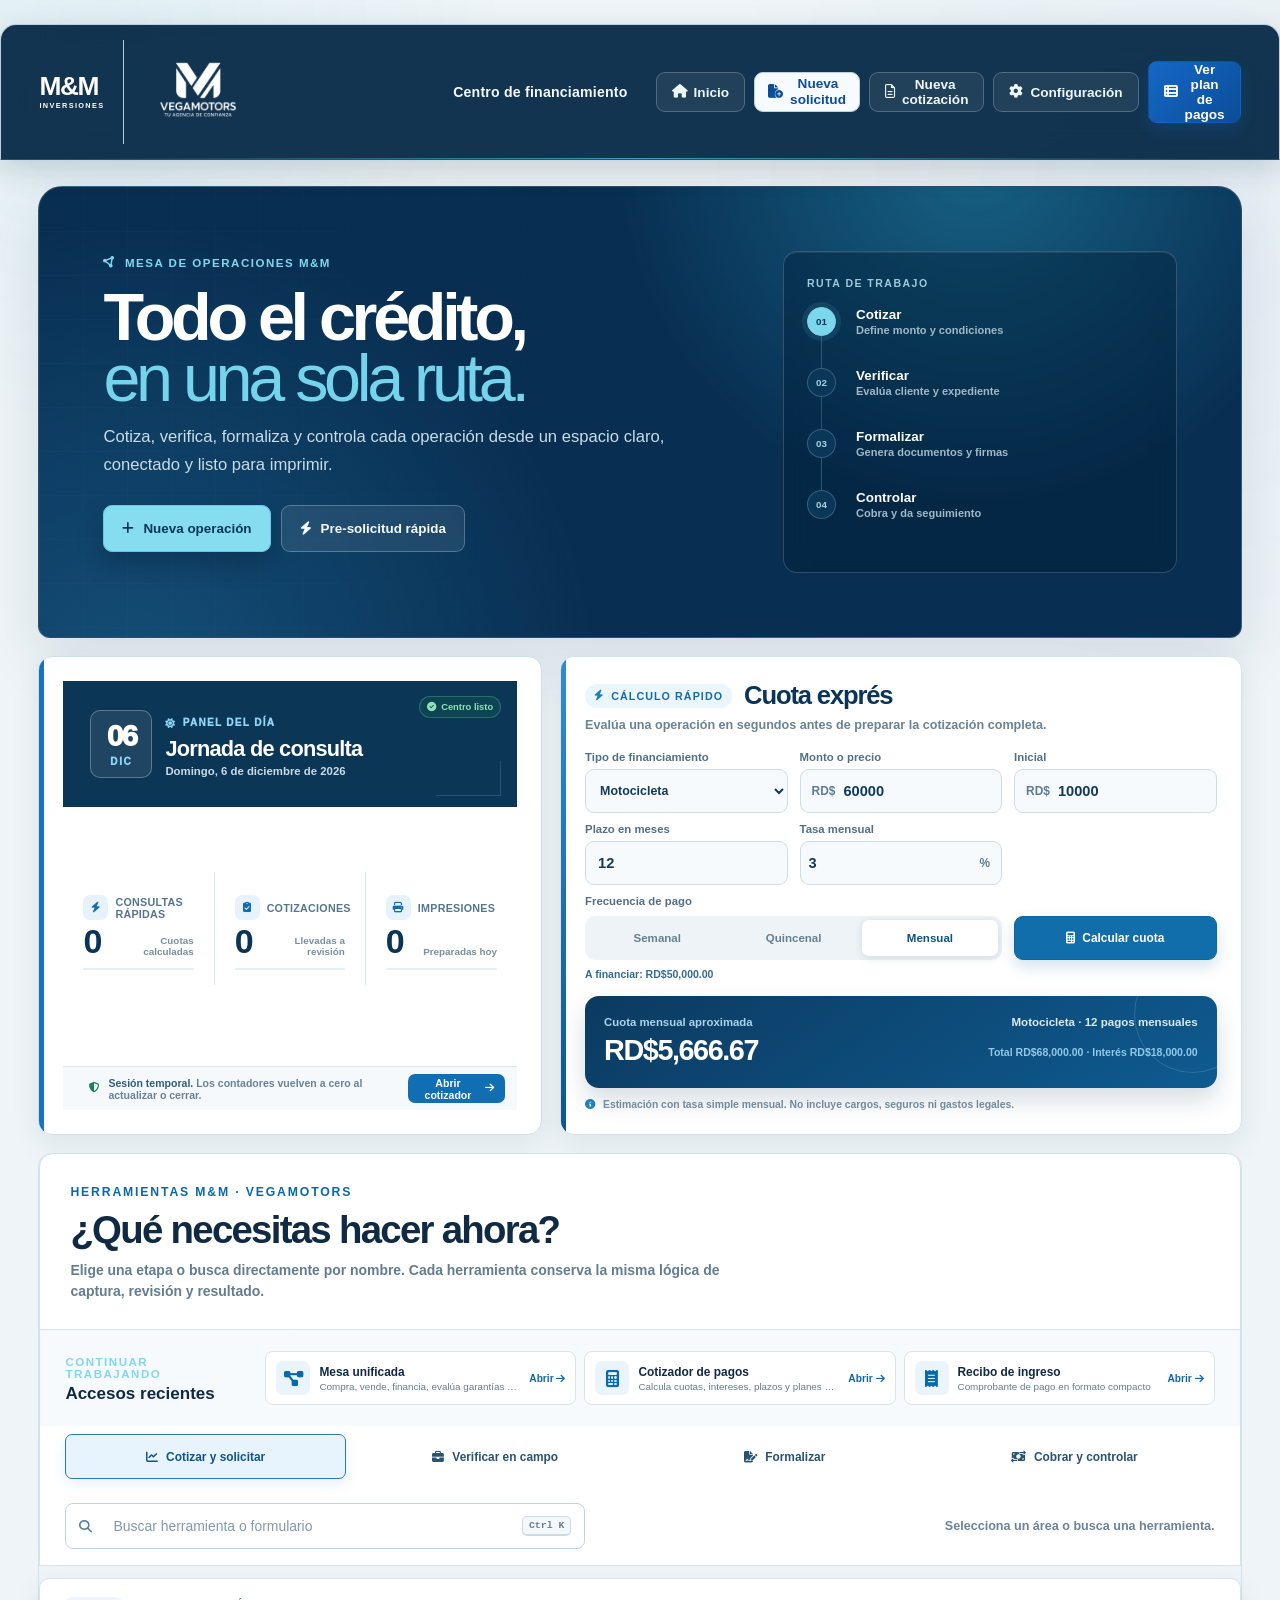
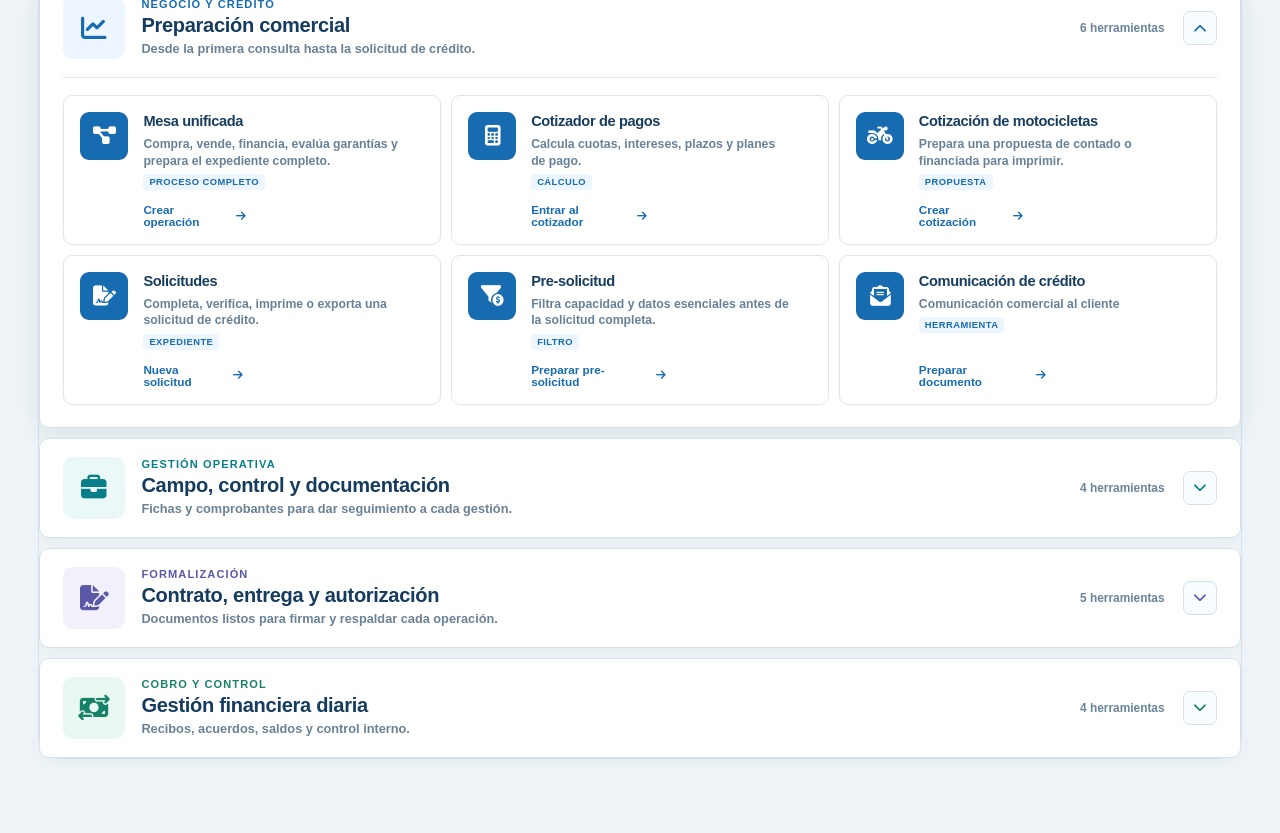
==== index.html @ 7f7df339 "fix: alinea medicion e impresion notarial entre fuentes" ====
<!doctype html>
<html lang="es">
  <head>
    <meta charset="utf-8">
    <meta name="viewport" content="width=device-width, initial-scale=1">
    <meta name="theme-color" content="#073a61">
    <title>Cotizador M&M</title>
    <link rel="manifest" href="app.webmanifest">
    <link rel="stylesheet" href="https://cdnjs.cloudflare.com/ajax/libs/font-awesome/6.5.2/css/all.min.css">
    <link rel="stylesheet" href="styles.css?v=20261012-quoteux1">
  <link rel="stylesheet" href="pagare-notarial.css?v=20261015-layout7">
    <link rel="stylesheet" href="menu-empresarial.css?v=20261012-quoteux1">
    <link rel="stylesheet" href="calculadora-express.css?v=20261005-dashboard2">
    <link rel="stylesheet" href="quote-reference.css?v=20261012-reference1">
    <link rel="stylesheet" href="pagare-privado.css?v=20261013-1">
    <link rel="stylesheet" href="ultimate-ui.css?v=20261013-1">
    <link rel="stylesheet" href="operation-workbench.css?v=20261013-1">
  </head>
  <body>
    <a class="skip-link" href="#workspaceMenu">Saltar al contenido principal</a>
    <main class="app-shell">
      <header class="app-header">
        <div class="brand-lockup" aria-label="M&M Inversiones y VegaMotors">
          <img src="LOGO%20M%26M.png" alt="M&M Inversiones">
          <span class="brand-wordmark" aria-hidden="true"><b>M&amp;M</b><small>INVERSIONES</small></span>
          <span class="brand-divider"></span>
          <img src="LOGO%20VEGAMOTORS.png" alt="VegaMotors">
        </div>
        <h1>Centro de financiamiento</h1>
        <nav class="quote-header-flow" id="quoteHeaderFlow" aria-label="Etapas de la cotización">
          <button class="active" type="button" data-header-quote-step="0"><b>1</b><span>Operación<small>Datos de la cotización</small></span></button>
          <i aria-hidden="true"></i>
          <button type="button" data-header-quote-step="1"><b>2</b><span>Condiciones<small>Plazo y tasa</small></span></button>
          <i aria-hidden="true"></i>
          <button type="button" data-header-quote-step="2"><b>3</b><span>Resultado<small>Plan de pagos</small></span></button>
        </nav>
        <div class="header-actions">
          <button class="quiet-btn" id="workspaceHomeBtn" type="button" hidden><i class="fa-solid fa-house"></i> Inicio</button>
          <a class="application-btn" id="applicationEntryBtn" href="#creditApplication" hidden><i class="fa-solid fa-file-circle-plus"></i><span>Nueva solicitud</span></a>
          <button class="quiet-btn" id="newQuoteBtn" type="button" hidden><i class="fa-regular fa-file-lines"></i> Nueva cotización</button>
          <button class="quiet-btn quote-header-settings" id="quoteHeaderSettingsBtn" type="button" hidden><i class="fa-solid fa-gear"></i> Configuración</button>
          <button class="primary-btn" id="printBtn" type="button" hidden><i class="fa-solid fa-table-list"></i> Ver plan de pagos</button>
        </div>
      </header>

      <section class="daily-dashboard" id="dailyDashboard" aria-labelledby="dailyDashboardTitle">
        <div class="daily-dashboard__brief">
          <div class="daily-dashboard__calendar" aria-hidden="true"><span id="dailyDayNumber">--</span><small id="dailyMonthShort">---</small></div>
          <div class="daily-dashboard__heading">
            <span class="daily-dashboard__eyebrow"><i class="fa-solid fa-sun" aria-hidden="true"></i> Panel del día</span>
            <h2 id="dailyDashboardTitle">Jornada de consulta</h2>
            <p id="dailyFullDate">Actividad temporal de esta sesión</p>
          </div>
          <span class="daily-dashboard__status"><i class="fa-solid fa-circle-check" aria-hidden="true"></i> Centro listo</span>
        </div>

        <div class="daily-dashboard__metrics" aria-label="Actividad temporal de la sesión">
          <article>
            <span><i class="fa-solid fa-bolt" aria-hidden="true"></i> Consultas rápidas</span>
            <strong id="dailyExpressCount" aria-live="polite">0</strong>
            <small>Cuotas calculadas</small>
          </article>
          <article>
            <span><i class="fa-solid fa-clipboard-check" aria-hidden="true"></i> Cotizaciones</span>
            <strong id="dailyQuoteCount" aria-live="polite">0</strong>
            <small>Llevadas a revisión</small>
          </article>
          <article>
            <span><i class="fa-solid fa-print" aria-hidden="true"></i> Impresiones</span>
            <strong id="dailyPrintCount" aria-live="polite">0</strong>
            <small>Preparadas hoy</small>
          </article>
        </div>

        <div class="daily-dashboard__footer">
          <p><i class="fa-solid fa-shield-halved" aria-hidden="true"></i><span><b>Sesión temporal.</b> Los contadores vuelven a cero al actualizar o cerrar.</span></p>
          <button class="daily-dashboard__action" type="button" data-workspace-target="quote">Abrir cotizador <i class="fa-solid fa-arrow-right" aria-hidden="true"></i></button>
        </div>
      </section>

      <section class="express-calculator" aria-labelledby="expressCalculatorTitle">
        <div class="express-calculator__intro">
          <span class="express-calculator__eyebrow"><i class="fa-solid fa-bolt" aria-hidden="true"></i> Cálculo rápido</span>
          <h2 id="expressCalculatorTitle">Cuota exprés</h2>
          <p>Evalúa una operación en segundos antes de preparar la cotización completa.</p>
        </div>

        <form class="express-calculator__form" id="expressCalculatorForm">
          <label class="express-field express-field--type">
            <span>Tipo de financiamiento</span>
            <select id="expressProductType"><option>Préstamo personal</option><option>Préstamo comercial</option><option>Préstamo prendario</option><option>Smartphone</option><option>Electrodoméstico</option><option selected>Motocicleta</option></select>
          </label>
          <label class="express-field express-field--amount">
            <span>Monto o precio</span>
            <span class="express-money-input"><b>RD$</b><input id="expressAmount" type="number" min="0" step="500" value="60000" required inputmode="decimal"></span>
          </label>
          <label class="express-field express-field--down">
            <span>Inicial</span>
            <span class="express-money-input"><b>RD$</b><input id="expressDownPayment" type="number" min="0" step="500" value="10000" required inputmode="decimal"></span>
          </label>
          <label class="express-field">
            <span>Plazo en meses</span>
            <input id="expressTerm" type="number" min="1" max="60" step="1" value="12" required inputmode="numeric">
          </label>
          <label class="express-field">
            <span>Tasa mensual</span>
            <span class="express-rate-input"><input id="expressRate" type="number" min="0" step="0.01" value="3" required inputmode="decimal"><b>%</b></span>
          </label>
          <fieldset class="express-frequency">
            <legend>Frecuencia de pago</legend>
            <div class="express-frequency__options">
              <label><input type="radio" name="expressFrequency" value="weekly"><span>Semanal</span></label>
              <label><input type="radio" name="expressFrequency" value="biweekly"><span>Quincenal</span></label>
              <label><input type="radio" name="expressFrequency" value="monthly" checked><span>Mensual</span></label>
            </div>
          </fieldset>
          <button class="express-calculator__submit" type="submit"><i class="fa-solid fa-calculator" aria-hidden="true"></i> Calcular cuota</button>
          <output class="express-financed" id="expressFinanced">A financiar: RD$50,000.00</output>
        </form>

        <output class="express-result" id="expressResult" aria-live="polite">
          <span class="express-result__label">Cuota mensual aproximada</span>
          <strong id="expressPayment">RD$0.00</strong>
          <span class="express-result__meta" id="expressPaymentMeta">12 pagos · Total RD$0.00</span>
          <small id="expressInterest">Interés total: RD$0.00</small>
        </output>
        <p class="express-calculator__note" id="expressCalculatorNote"><i class="fa-solid fa-circle-info" aria-hidden="true"></i> Estimación con tasa simple mensual. No incluye cargos, seguros ni gastos legales.</p>
      </section>

      <section class="workspace-menu" id="workspaceMenu" aria-label="Menú principal">
        <div class="workspace-menu-intro"><span>Herramientas M&M · VegaMotors</span><h2>Centro de operaciones</h2><p>Selecciona la tarea que vas a realizar. Cada área agrupa las herramientas de una misma etapa.</p></div>
        <nav class="workspace-menu-nav" aria-label="Áreas de trabajo"><a href="#commercialToolsTitle"><i class="fa-solid fa-chart-line"></i> Cotizar y solicitar</a><a href="#fieldToolsTitle"><i class="fa-solid fa-briefcase"></i> Verificar en campo</a><a href="#formalToolsTitle"><i class="fa-solid fa-file-signature"></i> Formalizar</a><a href="#controlToolsTitle"><i class="fa-solid fa-money-bill-transfer"></i> Cobrar y controlar</a></nav>
        <div class="workspace-menu-tools"><label class="workspace-menu-search"><i class="fa-solid fa-magnifying-glass" aria-hidden="true"></i><input id="workspaceMenuSearch" type="search" autocomplete="off" placeholder="Buscar herramienta o formulario" aria-label="Buscar herramienta o formulario"></label><span id="workspaceMenuSearchStatus" aria-live="polite">Selecciona un área o busca una herramienta.</span></div>
        <div class="workspace-menu-sections">
          <section class="workspace-menu-section workspace-menu-section--commercial" aria-labelledby="commercialToolsTitle">
            <header><span><i class="fa-solid fa-chart-line"></i> Negocio y crédito</span><h3 id="commercialToolsTitle">Preparación comercial</h3><p>Desde la primera consulta hasta la solicitud de crédito.</p></header>
            <div class="workspace-menu-cards" id="commercialMenuCards">
              <button class="workspace-choice" type="button" data-tool-label="Cálculo" data-workspace-target="quote"><span><i class="fa-solid fa-calculator"></i></span><b>Cotizador de pagos</b><small>Calcula cuotas, intereses, plazos y planes de pago.</small><em>Entrar al cotizador <i class="fa-solid fa-arrow-right"></i></em></button>
              <a class="workspace-choice workspace-choice--motorcycle-quote" data-tool-label="Propuesta" href="cotizacion-motocicletas.html"><span><i class="fa-solid fa-motorcycle"></i></span><b>Cotización de motocicletas</b><small>Prepara una propuesta de contado o financiada para imprimir.</small><em>Crear cotización <i class="fa-solid fa-arrow-right"></i></em></a>
              <button class="workspace-choice" type="button" data-tool-label="Expediente" data-workspace-target="application"><span><i class="fa-solid fa-file-signature"></i></span><b>Solicitudes</b><small>Completa, verifica, imprime o exporta una solicitud de crédito.</small><em>Nueva solicitud <i class="fa-solid fa-arrow-right"></i></em></button>
            </div>
          </section>
          <section class="workspace-menu-section workspace-menu-section--field" aria-labelledby="fieldToolsTitle">
            <header><span><i class="fa-solid fa-briefcase"></i> Gestión operativa</span><h3 id="fieldToolsTitle">Campo, control y documentación</h3><p>Fichas y comprobantes para dar seguimiento a cada gestión.</p></header>
            <div class="workspace-menu-cards" id="fieldMenuCards">
              <button class="workspace-choice workspace-choice--evaluation" type="button" data-tool-label="Verificación" data-workspace-target="evaluation"><span><i class="fa-solid fa-clipboard-check"></i></span><b>Visita de evaluación</b><small>Verifica vivienda, trabajo y referencias antes de decidir.</small><em>Abrir ficha <i class="fa-solid fa-arrow-right"></i></em></button>
              <button class="workspace-choice workspace-choice--delivery" type="button" data-tool-label="Constancia" data-workspace-target="delivery"><span><i class="fa-solid fa-file-circle-check"></i></span><b>Entrega de documentos</b><small>Genera constancia de entrega de placa, matrícula o ambos.</small><em>Generar constancia <i class="fa-solid fa-arrow-right"></i></em></button>
            </div>
          </section>
        </div>
      </section>

      <div class="workspace workspace--quote" id="quoteWorkspace" hidden>
      <section class="workbench" aria-label="Cotizador de financiamiento">
        <form class="calculator-card" id="quoteForm">
          <div class="panel-title quote-flow-title">
            <span class="panel-icon"><i class="fa-regular fa-clipboard"></i></span>
            <div>
              <p>Nueva operación</p>
              <h2>Configura el financiamiento</h2>
            </div>
          </div>

          <nav class="quote-flow" aria-label="Flujo del cotizador">
            <button class="active" type="button" data-quote-step="0" aria-current="step"><b>1</b><span>Operación<small>Cliente, producto y montos</small></span></button>
            <button type="button" data-quote-step="1" disabled><b>2</b><span>Condiciones<small>Plazo, tasa y cargos</small></span></button>
            <button type="button" data-quote-step="2" disabled><b>3</b><span>Revisión<small>Confirmar sin errores</small></span></button>
          </nav>

          <section class="quote-input-group quote-input-group--operation" data-quote-step-panel="0" aria-labelledby="operationGroupTitle">
            <header><div><span>1</span><div><h3 id="operationGroupTitle">Operación</h3><p>Completa los datos principales de la operación.</p></div></div></header>

          <select class="visually-hidden" id="productName" aria-label="Producto a financiar">
              <option value="Préstamo personal">Préstamo personal</option>
              <option value="Préstamo comercial">Préstamo comercial</option>
              <option value="Préstamo prendario">Préstamo prendario</option>
              <option value="Smartphone">Smartphone</option>
              <option value="Electrodoméstico">Electrodoméstico</option>
              <option value="Motocicleta" selected>Motocicleta</option>
          </select>
          <fieldset class="product-selector">
            <legend>Producto a financiar</legend>
            <details class="product-menu" id="productMenu">
              <summary><span class="selected-product"><i class="fa-solid fa-motorcycle" id="selectedProductIcon"></i><span><b id="selectedProductName">Motocicleta</b><small id="selectedProductMeta">Vehículo</small></span></span><i class="fa-solid fa-chevron-down"></i></summary>
              <div class="product-picker" id="productPicker" role="group" aria-label="Selecciona el producto a financiar">
                <button class="product-tile" type="button" data-product="Préstamo personal"><i class="fa-solid fa-hand-holding-dollar"></i><span>Préstamo<small>Personal</small></span></button>
                <button class="product-tile" type="button" data-product="Préstamo comercial"><i class="fa-solid fa-briefcase"></i><span>Préstamo<small>Comercial</small></span></button>
                <button class="product-tile" type="button" data-product="Préstamo prendario"><i class="fa-solid fa-shield-halved"></i><span>Préstamo<small>Prendario</small></span></button>
                <button class="product-tile" type="button" data-product="Smartphone"><i class="fa-solid fa-mobile-screen-button"></i><span>Smartphone<small>Equipo móvil</small></span></button>
                <button class="product-tile" type="button" data-product="Electrodoméstico"><i class="fa-solid fa-plug-circle-bolt"></i><span>Electrodoméstico<small>Hogar</small></span></button>
                <button class="product-tile active" type="button" data-product="Motocicleta"><i class="fa-solid fa-motorcycle"></i><span>Motocicleta<small>Vehículo</small></span></button>
              </div>
            </details>
          </fieldset>
          <details class="compact-disclosure product-details-disclosure" id="productDetailsDisclosure">
            <summary><span><i class="fa-solid fa-pen-ruler"></i> Detalles del producto</span><small id="productDetailSummary">Agregar detalles</small><i class="fa-solid fa-chevron-down"></i></summary>
            <section class="product-details" id="productDetails" aria-live="polite"></section>
          </details>

          <div class="currency-row operation-amounts">
            <label>
              Precio del artículo
              <span class="currency-input"><b>RD$</b><input id="productAmount" type="number" min="0" step="500" value="60000"></span>
            </label>
            <label>
              Inicial
              <span class="currency-input"><b>RD$</b><input id="downPayment" type="number" min="0" step="500" value="10000"></span>
            </label>
            <div class="calculated-field"><span>Monto a financiar</span><strong id="formFinancedAmount">RD$50,000.00</strong><small>Precio menos inicial</small></div>
          </div>
          <div class="initial-note"><span id="downPercent">17%</span> del precio <em id="minimumDownNote">Inicial mínimo según producto</em></div>
          <aside class="preserve-values-note"><span><i class="fa-solid fa-circle-info"></i><b>Tus valores se conservan al cambiar de producto</b><small id="recommendedConditionsText">Consulta las condiciones recomendadas sin sustituir tus datos.</small></span><button class="quiet-btn" id="applyRecommendedConditionsBtn" type="button"><i class="fa-solid fa-rotate"></i> Usar condiciones recomendadas</button></aside>

          <section class="party-capture" aria-labelledby="clientFieldsTitle">
            <label class="party-toggle-card">
              <input id="includeCustomerData" type="checkbox">
              <span class="party-toggle-control" aria-hidden="true"></span>
              <span class="party-toggle-icon"><i class="fa-regular fa-address-card"></i></span>
              <span><b id="clientFieldsTitle">Incluir datos del cliente</b><small>Identifica al deudor y agrega sus datos al plan impreso.</small></span>
              <em id="customerDataStatus">Opcional</em>
            </label>
            <button class="party-edit-button" id="editPartyDataBtn" type="button" hidden><i class="fa-solid fa-user-pen"></i> Editar cliente y codeudor</button>
            <div class="party-panel" id="customerDataPanel" hidden>
              <input id="customerName" type="hidden">
              <div class="party-panel__heading"><div><span><i class="fa-regular fa-user"></i></span><p><b>Cliente y obligados</b><small>Completa una sola vez los datos que usarán la cotización y el pagaré.</small></p></div><button class="icon-btn" id="closePartyPanelBtn" type="button" aria-label="Cerrar datos del cliente"><i class="fa-solid fa-xmark"></i></button></div>
              <div class="party-fields-grid">
                <label>Nombres<input id="customerFirstNames" type="text" autocomplete="given-name" placeholder="Nombres"></label>
                <label>Apellidos<input id="customerLastNames" type="text" autocomplete="family-name" placeholder="Apellidos"></label>
                <label>Cédula<input id="customerId" type="text" inputmode="numeric" maxlength="13" placeholder="000-0000000-0"></label>
                <label>Teléfono <small>Opcional</small><input id="customerPhone" type="tel" autocomplete="tel" placeholder="809-000-0000"></label>
                <label class="span-two">Dirección<input id="customerStreet" type="text" autocomplete="street-address" placeholder="Calle o avenida"></label>
                <label>No. de casa<input id="customerHouseNumber" type="text" placeholder="Ej. 45"></label>
                <label>Sector<input id="customerSector" type="text" placeholder="Sector"></label>
                <label>Ciudad o municipio<input id="customerCity" type="text" autocomplete="address-level2" placeholder="Ciudad"></label>
                <label>Provincia<input id="customerProvince" type="text" autocomplete="address-level1" placeholder="Provincia"></label>
              </div>
              <label class="party-toggle-card party-toggle-card--codebtor">
                <input id="includeCodebtorData" type="checkbox">
                <span class="party-toggle-control" aria-hidden="true"></span>
                <span class="party-toggle-icon"><i class="fa-solid fa-user-group"></i></span>
                <span><b>Esta operación tiene codeudor solidario</b><small>Asume junto al deudor la obligación de pago; no es un fiador.</small></span>
                <em id="codebtorDataStatus">No incluido</em>
              </label>
              <div class="codebtor-panel" id="codebtorDataPanel" hidden>
                <div class="party-fields-grid">
                  <label>Nombres<input id="codebtorFirstNames" type="text" placeholder="Nombres"></label>
                  <label>Apellidos<input id="codebtorLastNames" type="text" placeholder="Apellidos"></label>
                  <label>Cédula<input id="codebtorId" type="text" inputmode="numeric" maxlength="13" placeholder="000-0000000-0"></label>
                  <label>Teléfono <small>Opcional</small><input id="codebtorPhone" type="tel" placeholder="809-000-0000"></label>
                  <label class="span-two">Dirección<input id="codebtorStreet" type="text" placeholder="Calle o avenida"></label>
                  <label>No. de casa<input id="codebtorHouseNumber" type="text" placeholder="Ej. 45"></label>
                  <label>Sector<input id="codebtorSector" type="text" placeholder="Sector"></label>
                  <label>Ciudad o municipio<input id="codebtorCity" type="text" placeholder="Ciudad"></label>
                  <label>Provincia<input id="codebtorProvince" type="text" placeholder="Provincia"></label>
                </div>
              </div>
              <div class="party-panel__actions"><button class="primary-btn" id="savePartyPanelBtn" type="button"><i class="fa-solid fa-check"></i> Usar estos datos</button></div>
            </div>
          </section>

          </section>

          <fieldset class="choice-field compact-choice quote-input-group quote-input-group--conditions" data-quote-step-panel="1" hidden>
            <legend><span>02</span><span><b>Condiciones del pago</b><small>Configura calendario, tasa, frecuencia y cargos.</small></span></legend>
            <section class="condition-block condition-block--schedule" aria-labelledby="scheduleBlockTitle">
              <div class="condition-block__heading"><div><i class="fa-regular fa-calendar"></i><span><b id="scheduleBlockTitle">Calendario del plan</b><small>Escribe el plazo o utiliza un atajo</small></span></div><em id="termRangeNote">Permitido: 6 a 36 meses</em></div>
              <div class="term-date-grid">
                <label>Plazo en meses <span class="term-input"><input id="termSelect" type="number" min="6" max="36" step="1" value="12" inputmode="numeric" aria-label="Plazo en meses"><b>meses</b></span></label>
                <label>Primera cuota <input id="firstPaymentDate" type="date"></label>
              </div>
              <div class="quick-terms"><span>Atajos rápidos</span><div class="term-picker" id="termPicker"></div></div>
              <p class="calendar-note" id="calendarNote">Las fechas se generan automáticamente según la frecuencia elegida.</p>
            </section>
            <section class="condition-block" aria-labelledby="rateBlockTitle">
              <div class="condition-block__heading"><div><i class="fa-solid fa-percent"></i><span><b id="rateBlockTitle">Tasa y frecuencia</b><small>Define cómo se calculará y dividirá la cuota</small></span></div></div>
              <div class="conditions-grid conditions-grid--rate">
                <label>Tipo de tasa<select id="rateType"><option value="simple" selected>Interés simple</option><option value="monthly">Mensual</option><option value="effectiveAnnual">Efectiva anual</option><option value="nominalAnnual">Nominal anual</option></select></label>
                <label><span id="rateLabel">Tasa simple mensual %</span><span class="rate-input"><input id="monthlyRate" type="number" min="0" step="0.01" value="3"><b>%</b></span></label>
                <div class="frequency-control"><span>Frecuencia de pago</span><div class="frequency-picker"><button class="frequency-chip active" type="button" data-frequency="monthly">Mensual</button><button class="frequency-chip" type="button" data-frequency="biweekly">Quincenal</button><button class="frequency-chip" type="button" data-frequency="weekly">Semanal</button></div></div>
              </div>
              <p class="rate-help" id="rateHelp">Se aplica una tasa simple mensual durante el plazo seleccionado.</p>
            </section>
            <section class="quote-subsection quote-charge-fields" aria-labelledby="chargeFieldsTitle">
              <div class="quote-subsection__heading"><span><i class="fa-solid fa-receipt"></i></span><div><b id="chargeFieldsTitle">Cargos opcionales</b><small>Solo se suman cuando tienen un valor mayor que cero</small></div></div>
              <div class="optional-fields-grid">
                <label>Legalización %<input id="legalRate" type="number" min="0" step="0.01" value="0"></label>
                <label>Adicional RD$<input id="extraFee" type="number" min="0" step="100" value="0"></label>
              </div>
              <button class="text-action rule-action" id="openRulesBtn" type="button"><i class="fa-solid fa-gear"></i> Configurar reglas de <span id="ruleActionProduct">Motocicleta</span></button>
            </section>
          </fieldset>

          <section class="quote-input-group quote-review-step" data-quote-step-panel="2" hidden aria-labelledby="reviewGroupTitle">
            <header><div><span>03</span><div><h3 id="reviewGroupTitle">Revisión antes de continuar</h3><p>Confirma los datos clave. Lo resaltado se usará en el plan.</p></div></div></header>
            <div class="quote-review-sections">
              <section><h4><i class="fa-regular fa-user"></i> Partes <small id="reviewPartiesStatus">Datos opcionales</small></h4><div class="quote-review-grid quote-review-grid--three"><article><span>Deudor</span><strong id="reviewCustomer">No especificado</strong></article><article><span>Cédula</span><strong id="reviewCustomerId">No especificada</strong></article><article><span>Contacto</span><strong id="reviewCustomerPhone">No especificado</strong></article><article class="quote-review-grid__wide"><span>Dirección</span><strong id="reviewCustomerAddress">No especificada</strong></article><article class="quote-review-grid__wide" id="reviewCodebtorCard" hidden><span>Codeudor</span><strong id="reviewCodebtor">No incluido</strong></article></div></section>
              <section><h4><i class="fa-solid fa-tag"></i> Operación</h4><div class="quote-review-grid"><article><span>Producto</span><strong id="reviewProduct">Motocicleta</strong></article><article><span>Precio</span><strong id="reviewAmount">RD$60,000.00</strong></article><article><span>Inicial</span><strong id="reviewDown">RD$10,000.00</strong></article><article class="quote-review-grid__accent"><span>A financiar</span><strong id="reviewFinanced">RD$50,000.00</strong></article></div></section>
              <section><h4><i class="fa-regular fa-calendar-check"></i> Condiciones</h4><div class="quote-review-grid"><article><span>Plazo y frecuencia</span><strong id="reviewTerm">12 meses · Mensual</strong></article><article><span>Primera cuota</span><strong id="reviewFirstPayment">04 nov 2026</strong></article><article><span>Tasa aplicada</span><strong id="reviewRate">3% simple mensual</strong></article><article><span>Cargos adicionales</span><strong id="reviewCharges">Sin cargos</strong></article></div></section>
            </div>
            <section class="validation-summary" id="validationSummary" aria-live="polite"></section>
          </section>

          <div class="quote-step-actions">
            <p id="quoteStepFeedback" aria-live="polite"><i class="fa-solid fa-shield-check"></i> Completa este bloque para continuar.</p>
            <div><button class="quiet-btn" id="quoteStepBackBtn" type="button" hidden><i class="fa-solid fa-arrow-left"></i> Atrás</button><button class="primary-btn" id="quoteStepNextBtn" type="button"><span>Continuar a condiciones</span><i class="fa-solid fa-arrow-right"></i></button></div>
          </div>
        </form>

        <section class="proposal-preview" aria-label="Propuesta en vivo">
          <div class="proposal-topline">
            <h2>Propuesta comercial</h2>
            <span class="quote-status"><i class="fa-solid fa-circle-check"></i> Cálculo verificado</span>
            <span class="visually-hidden" id="quoteHeading">Cotización de motocicleta</span>
            <span class="visually-hidden" id="quoteReference">BORRADOR</span>
          </div>

          <div class="proposal-clientline visually-hidden">
            <span id="quoteCustomer">Cliente: No especificado</span>
            <span id="quoteDate">Fecha de hoy</span>
          </div>

          <div class="hero-payment">
            <span>Cuota <span id="heroFrequencyLabel">mensual</span> estimada</span>
            <strong id="heroPayment">RD$0.00</strong>
            <p class="visually-hidden"><span id="heroFrequency">mensual</span> · <b id="heroTerm">12 meses</b></p>
          </div>

          <div class="summary-metrics">
            <article><p><span>Precio del artículo</span><strong id="summaryPrice">RD$0.00</strong><small>100% del precio</small></p></article>
            <article><p><span>Inicial</span><strong id="summaryDown">RD$0.00</strong><small id="summaryDownPercent">0% del precio</small></p></article>
            <article><p><span>Monto a financiar</span><strong id="summaryFinanced">RD$0.00</strong><small id="summaryFinancedPercent">0% del precio</small></p></article>
            <article><p><span>Plazo</span><strong id="sidebarTerm">12 meses</strong></p></article>
            <article><p><span>Tasa de interés (<b id="sidebarRateFrequency">mensual</b>)</span><strong id="sidebarRate">3.00%</strong></p></article>
            <article><p><span>Total de intereses</span><strong id="summaryInterest">RD$0.00</strong><small id="summaryInterestDetail">Según la tasa seleccionada</small></p></article>
            <article class="summary-total"><p><span>Monto total a pagar</span><strong id="summaryTotal">RD$0.00</strong></p></article>
          </div>

          <div class="proposal-actions">
            <button class="primary-btn" id="sidebarPlanBtn" type="button"><i class="fa-solid fa-calculator"></i> Ver plan de pagos <i class="fa-solid fa-arrow-right"></i></button>
            <button class="primary-btn private-promissory-launch" id="openPrivatePromissoryBtn" type="button"><i class="fa-solid fa-file-signature"></i> Pagaré y amortización</button>
            <button class="quiet-btn" id="sidebarSaveBtn" type="button"><i class="fa-regular fa-file-pdf"></i> Guardar cotización</button>
          </div>

          <aside class="proposal-control visually-hidden" aria-label="Control de la operación">
            <ul><li id="controlAmount"><b id="controlAmountValue">RD$50,000.00</b></li><li id="controlTerms"><b id="controlTermsValue">12 meses</b></li><li id="controlStatus"><b id="controlStatusValue">Listo</b></li></ul>
          </aside>

        </section>
        <section class="proposal-side-summary" aria-label="Resumen de la operación">
          <h3>Resumen de la operación</h3>
          <div>
            <article><span><i class="fa-solid fa-coins"></i></span><strong id="sideSummaryTerm">12</strong><small>Meses</small></article>
            <article><span><i class="fa-solid fa-percent"></i></span><strong id="sideSummaryRate">3.00%</strong><small>Tasa mensual</small></article>
            <article><span><i class="fa-regular fa-rectangle-list"></i></span><strong id="sideSummaryTotal">RD$0.00</strong><small>Total a pagar</small></article>
          </div>
        </section>
      </section>

      <section class="comparison-section" aria-label="Planes y amortización">
        <div class="comparison-header">
          <div><p>Información del financiamiento</p><h2>Opciones del plan</h2></div>
          <div class="comparison-tabs" role="tablist" aria-label="Opciones del financiamiento">
            <button class="comparison-tab" id="plansTab" type="button" role="tab" aria-selected="false" data-panel="plansPanel"><i class="fa-regular fa-credit-card"></i> Planes de pago</button>
            <button class="comparison-tab active" id="amortizationTab" type="button" role="tab" aria-selected="true" data-panel="amortizationPanel"><i class="fa-solid fa-table-list"></i> Tabla de amortización</button>
          </div>
        </div>
        <section class="comparison-panel" id="plansPanel" role="tabpanel" aria-labelledby="plansTab" hidden>
          <div class="panel-explainer"><div><h3>Planes recomendados</h3><p id="planComparisonInfo">Compara cuota, interés y ahorro por liquidar antes.</p></div><span id="availableTermsLabel">Disponibles hasta 36 meses</span></div>
          <div class="recommended-plans" id="recommendedPlans"></div>
        </section>
        <section class="comparison-panel active" id="amortizationPanel" role="tabpanel" aria-labelledby="amortizationTab">
          <div class="panel-explainer"><div><h3><i class="fa-solid fa-clipboard-list"></i> Tabla de amortización</h3><p>Desglose de fechas, capital, interés y balance pendiente.</p></div><span id="amortizationLabel">12 cuotas mensuales</span></div>
          <div class="table-wrap amortization-table"><table><thead><tr><th>#</th><th>Vence</th><th>Pago</th><th>Capital</th><th>Interés</th><th>Balance</th></tr></thead><tbody id="amortizationBody"></tbody></table></div>
        </section>
      </section>

      <section class="quote-validity-bar" aria-label="Validez y firmas de la cotización">
        <div><i class="fa-solid fa-check"></i><span><strong>BUENO Y VÁLIDO POR <b id="screenValidityTotal">RD$0.00</b></strong><small>Esta cotización tiene una vigencia de 15 días a partir de la fecha de emisión.</small></span></div>
        <span class="screen-signature">Deudor</span>
        <span class="screen-signature" id="screenCodebtorSignature" hidden>Codeudor</span>
        <span class="screen-signature">Firma autorizada</span>
      </section>

      </div>

      <section class="workspace workspace--application credit-application" id="creditApplication" aria-labelledby="creditApplicationTitle" hidden>
        <header class="application-hero">
          <div class="application-brand" aria-label="M&M Inversiones y VegaMotors">
            <img src="LOGO%20M%26M.png" alt="M&M Inversiones">
            <span></span>
            <img src="LOGO%20VEGAMOTORS.png" alt="VegaMotors">
          </div>
          <div>
            <p>Formulario de evaluación</p>
            <h2 id="creditApplicationTitle">Solicitud de crédito</h2>
            <span>Completa la información para preparar una solicitud lista para revisión.</span>
          </div>
          <div class="application-hero-state"><i class="fa-solid fa-shield-halved"></i><span>Información confidencial<br><b>Uso interno</b></span></div>
        </header>

        <form class="credit-application-form" id="creditApplicationForm" novalidate autocomplete="off">
          <div class="application-context" id="applicationContext" aria-live="polite"><div><span class="application-context-icon"><i class="fa-solid fa-file-circle-plus"></i></span><span><b id="applicationContextTitle">Nueva solicitud</b><small id="applicationContextCopy">Completa los datos del solicitante para iniciar la evaluación.</small></span></div><button class="quiet-btn" id="applicationContextAction" type="button"><i class="fa-solid fa-rotate-left"></i> Limpiar y comenzar</button></div>
          <nav class="application-progress" aria-label="Etapas de la solicitud"><a href="#appOperation"><i>1</i> Operación</a><a href="#appProfile"><i>2</i> Personal</a><a href="#appEmployment"><i>3</i> Laboral</a><a href="#appFinancial"><i>4</i> Finanzas</a><a href="#appReferences"><i>5</i> Referencias</a><a href="#appDeclaration"><i>6</i> Confirmar</a></nav>
          <aside class="application-evaluation-bar" aria-label="Resumen de evaluación en vivo"><div><span><i class="fa-solid fa-wallet"></i> Disponible mensual</span><strong id="evaluationAvailable">RD$0.00</strong></div><div><span><i class="fa-solid fa-money-bill-wave"></i> Cuota estimada</span><strong id="evaluationPayment">RD$0.00</strong></div><div><span><i class="fa-solid fa-scale-balanced"></i> Cuota / ingreso</span><strong id="evaluationRatio">—</strong></div><div class="evaluation-status" id="evaluationStatus"><span><i class="fa-solid fa-circle-info"></i> Estado informativo</span><strong>Pendiente de cálculo</strong></div></aside>
          <section class="application-section application-type-section" id="appOperation" aria-labelledby="applicationTypeTitle">
            <div class="application-section-heading"><span>01</span><div><p>Tipo de operación</p><h3 id="applicationTypeTitle">¿Qué crédito solicita?</h3></div></div>
            <input type="hidden" id="applicationType" name="applicationType" value="personal">
            <div class="application-type-grid" id="applicationTypeGrid" role="radiogroup" aria-label="Tipo de crédito solicitado">
              <button class="application-type-card is-selected" type="button" role="radio" aria-checked="true" data-application-type="personal"><i class="fa-solid fa-user"></i><span><b>Préstamo personal</b><small>Necesidades personales</small></span></button>
              <button class="application-type-card" type="button" role="radio" aria-checked="false" data-application-type="commercial"><i class="fa-solid fa-briefcase"></i><span><b>Préstamo comercial</b><small>Negocio o empresa</small></span></button>
              <button class="application-type-card" type="button" role="radio" aria-checked="false" data-application-type="vehicle"><i class="fa-solid fa-car-side"></i><span><b>Garantía de vehículo</b><small>Préstamo prendario</small></span></button>
              <button class="application-type-card" type="button" role="radio" aria-checked="false" data-application-type="mortgage"><i class="fa-solid fa-house"></i><span><b>Garantía hipotecaria</b><small>Inmueble en respaldo</small></span></button>
              <button class="application-type-card" type="button" role="radio" aria-checked="false" data-application-type="smartphone"><i class="fa-solid fa-mobile-screen-button"></i><span><b>Financiar smartphone</b><small>Equipo móvil</small></span></button>
              <button class="application-type-card" type="button" role="radio" aria-checked="false" data-application-type="motorcycle"><i class="fa-solid fa-motorcycle"></i><span><b>Financiar motocicleta</b><small>Unidad nueva o usada</small></span></button>
            </div>
            <div class="application-operation-details" aria-labelledby="appSpecificTitle">
              <div class="application-section-heading application-section-heading--subsection"><span><i class="fa-solid fa-file-invoice-dollar"></i></span><div><p>Condiciones de la solicitud</p><h3 id="appSpecificTitle">Información del préstamo personal</h3></div></div>
              <div class="application-fields four-columns" id="applicationSpecificFields"></div>
              <aside class="loan-estimate" id="applicationLoanEstimate" aria-live="polite"><div class="loan-estimate-title"><span><i class="fa-solid fa-calculator"></i></span><div><p>Estimación con interés simple</p><h4>Resumen de la solicitud</h4></div><small>Tasa mensual × plazo</small></div><div class="loan-estimate-values"><div><span>Monto financiado</span><strong id="loanEstimatePrincipal">RD$0.00</strong></div><div><span>Interés estimado</span><strong id="loanEstimateInterest">RD$0.00</strong></div><div><span>Total a pagar</span><strong id="loanEstimateTotal">RD$0.00</strong></div><div class="loan-estimate-payment"><span>Cuota mensual estimada</span><strong id="loanEstimatePayment">RD$0.00</strong><small id="loanEstimateDetail">Ingresa monto, tasa y plazo.</small></div></div></aside>
            </div>
          </section>

          <section class="application-section" id="appProfile" aria-labelledby="appPersonalTitle">
            <div class="application-section-heading"><span>02</span><div><p>Identificación</p><h3 id="appPersonalTitle">Datos personales del solicitante</h3></div></div>
            <div class="application-fields four-columns">
              <label>Nombres <input name="firstNames" autocomplete="given-name" required placeholder="Nombres completos"></label>
              <label>Apellidos <input name="lastNames" autocomplete="family-name" required placeholder="Apellidos completos"></label>
              <label>Cédula o pasaporte <input name="identityNumber" required placeholder="000-0000000-0"></label>
              <label>Fecha de nacimiento <input name="birthDate" type="date" required></label>
              <label>Nacionalidad <input name="nationality" required value="Dominicana"></label>
              <label>Estado civil <select name="maritalStatus" required><option value="">Selecciona</option><option>Soltero/a</option><option>Casado/a</option><option>Unión libre</option><option>Divorciado/a</option><option>Viudo/a</option></select></label>
              <label>Teléfono principal <input name="phone" type="tel" autocomplete="tel" required placeholder="809-000-0000"></label>
              <label>Correo electrónico <input name="email" type="email" autocomplete="email" placeholder="nombre@correo.com"></label>
              <label class="span-two">Calle <input name="street" autocomplete="street-address" required placeholder="Ej. Calle Duarte"></label>
              <label>No. de casa / apartamento <input name="houseNumber" required placeholder="Ej. 24, Apto. 3B"></label>
              <label>Sector <input name="sector" required placeholder="Ej. Villa Lora"></label>
              <label class="span-two">Ciudad o municipio <input name="city" required placeholder="Ej. La Vega"></label>
              <label class="span-two">Provincia <select name="province" required><option value="">Selecciona la provincia</option><option>Azua</option><option>Bahoruco</option><option>Barahona</option><option>Dajabón</option><option>Distrito Nacional</option><option>Duarte</option><option>Elías Piña</option><option>El Seibo</option><option>Espaillat</option><option>Hato Mayor</option><option>Hermanas Mirabal</option><option>Independencia</option><option>La Altagracia</option><option>La Romana</option><option>La Vega</option><option>María Trinidad Sánchez</option><option>Monseñor Nouel</option><option>Monte Cristi</option><option>Monte Plata</option><option>Pedernales</option><option>Peravia</option><option>Puerto Plata</option><option>Samaná</option><option>Sánchez Ramírez</option><option>San Cristóbal</option><option>San José de Ocoa</option><option>San Juan</option><option>San Pedro de Macorís</option><option>Santiago</option><option>Santiago Rodríguez</option><option>Santo Domingo</option><option>Valverde</option></select></label>
              <label class="span-two">Referencia de ubicación 1 <input name="residenceReference1" required placeholder="Ej. frente a la iglesia, cerca del colmado"></label>
              <label class="span-two">Referencia de ubicación 2 <input name="residenceReference2" required placeholder="Ej. casa color azul, próximo a la escuela"></label>
              <label>Tiempo en residencia <span class="duration-field"><input name="residenceTime" type="number" min="0" step="1" required placeholder="0"><select name="residenceTimeUnit" aria-label="Unidad de tiempo en residencia"><option value="años">años</option><option value="meses">meses</option></select></span></label>
              <label>Tipo de vivienda <select name="housingType" required><option value="">Selecciona</option><option>Propia</option><option>Alquilada</option><option>Familiar</option><option>Hipotecada</option></select></label>
              <label>Personas dependientes <input name="dependents" type="number" min="0" value="0"></label>
            </div>
          </section>

          <section class="application-section" id="appEmployment" aria-labelledby="appEmploymentTitle">
            <div class="application-section-heading"><span>03</span><div><p>Actividad económica</p><h3 id="appEmploymentTitle">Información laboral</h3></div></div>
            <div class="application-fields four-columns">
              <label>Situación laboral <select name="employmentStatus" required><option value="">Selecciona</option><option>Empleado/a fijo/a</option><option>Empleado/a temporal</option><option>Independiente</option><option>Propietario/a de negocio</option><option>Jubilado/a</option></select></label>
              <label>Empresa o negocio <input name="employer" required placeholder="Nombre de la empresa"></label>
              <label>Cargo u ocupación <input name="jobTitle" required placeholder="Puesto que desempeña"></label>
              <label>Tiempo laborando <span class="duration-field"><input name="employmentTime" type="number" min="0" step="1" required placeholder="0"><select name="employmentTimeUnit" aria-label="Unidad de tiempo laborando"><option value="años">años</option><option value="meses">meses</option></select></span></label>
              <label class="span-two">Dirección laboral <input name="workAddress" placeholder="Calle, número, sector"></label>
              <label class="span-two">Referencia del negocio <input name="businessNearby" placeholder="¿Cerca de qué queda el negocio o empresa?"></label>
              <label>Teléfono laboral <input name="workPhone" type="tel" placeholder="809-000-0000"></label>
              <label>Supervisor / contacto <input name="supervisor" placeholder="Nombre y apellido"></label>
            </div>
          </section>

          <section class="application-section" id="appFinancial" aria-labelledby="appFinancialTitle">
            <div class="application-section-heading"><span>04</span><div><p>Capacidad de pago</p><h3 id="appFinancialTitle">Ingresos y gastos mensuales</h3></div></div>
            <div class="financial-layout">
              <div class="financial-block"><h4><i class="fa-solid fa-arrow-trend-up"></i> Ingresos</h4><div class="application-fields two-columns"><label>Ingreso salarial <span class="money-field"><b>RD$</b><input data-income data-money-input name="monthlyIncome" type="text" inputmode="decimal" required placeholder="0.00"></span></label><label>Otros ingresos <span class="money-field"><b>RD$</b><input data-income data-money-input name="additionalIncome" type="text" inputmode="decimal" placeholder="0.00"></span></label><label class="span-two">¿De qué provienen los otros ingresos? <input name="additionalIncomeSource" data-additional-income-source placeholder="Ej. comisiones, alquiler, trabajo independiente"></label></div></div>
              <div class="financial-block"><h4><i class="fa-solid fa-arrow-trend-down"></i> Gastos</h4><div class="application-fields two-columns"><label>Vivienda / alquiler <span class="money-field"><b>RD$</b><input data-expense data-money-input name="housingExpense" type="text" inputmode="decimal" placeholder="0.00"></span></label><label>Préstamos actuales <span class="money-field"><b>RD$</b><input data-expense data-money-input name="loanExpense" type="text" inputmode="decimal" placeholder="0.00"></span></label><label>Servicios básicos <span class="money-field"><b>RD$</b><input data-expense data-money-input name="utilitiesExpense" type="text" inputmode="decimal" placeholder="0.00"></span></label><label>Alimentación <span class="money-field"><b>RD$</b><input data-expense data-money-input name="foodExpense" type="text" inputmode="decimal" placeholder="0.00"></span></label><label>Otros gastos <span class="money-field"><b>RD$</b><input data-expense data-money-input name="otherExpense" type="text" inputmode="decimal" placeholder="0.00"></span></label></div></div>
              <aside class="financial-summary" aria-live="polite"><span>Disponible estimado</span><strong id="availableIncome">RD$0.00</strong><dl><div><dt>Ingresos</dt><dd id="totalIncome">RD$0.00</dd></div><div><dt>Gastos</dt><dd id="totalExpenses">RD$0.00</dd></div></dl><small>Este cálculo es informativo y será validado durante la evaluación.</small></aside>
            </div>
          </section>

          <section class="application-section" id="appReferences" aria-labelledby="appReferencesTitle">
            <div class="application-section-heading"><span>05</span><div><p>Validación de referencias</p><h3 id="appReferencesTitle">Personales, comerciales y familiares</h3></div></div>
            <p class="application-note"><i class="fa-solid fa-circle-info"></i> Registra dos referencias de cada categoría. No deben ser las mismas personas entre sí.</p>
            <div class="reference-groups">
              <fieldset class="reference-group"><legend><i class="fa-regular fa-user"></i> 2 referencias personales</legend><div class="reference-grid"><label>Nombre completo <input name="personalReference1Name" required placeholder="Referencia 1"></label><label>Relación <input name="personalReference1Relation" required placeholder="Ej. vecino/a"></label><label>Teléfono <input name="personalReference1Phone" type="tel" required placeholder="809-000-0000"></label><label>Nombre completo <input name="personalReference2Name" required placeholder="Referencia 2"></label><label>Relación <input name="personalReference2Relation" required placeholder="Ej. amistad"></label><label>Teléfono <input name="personalReference2Phone" type="tel" required placeholder="809-000-0000"></label></div></fieldset>
              <fieldset class="reference-group"><legend><i class="fa-solid fa-store"></i> 2 referencias comerciales</legend><div class="reference-grid"><label>Empresa o comercio <input name="commercialReference1Name" required placeholder="Comercio 1"></label><label>Contacto <input name="commercialReference1Contact" required placeholder="Nombre de contacto"></label><label>Teléfono <input name="commercialReference1Phone" type="tel" required placeholder="809-000-0000"></label><label>Empresa o comercio <input name="commercialReference2Name" required placeholder="Comercio 2"></label><label>Contacto <input name="commercialReference2Contact" required placeholder="Nombre de contacto"></label><label>Teléfono <input name="commercialReference2Phone" type="tel" required placeholder="809-000-0000"></label></div></fieldset>
              <fieldset class="reference-group"><legend><i class="fa-solid fa-people-roof"></i> 2 referencias familiares</legend><div class="reference-grid"><label>Nombre completo <input name="familyReference1Name" required placeholder="Familiar 1"></label><label>Parentesco <input name="familyReference1Relation" required placeholder="Ej. hermano/a"></label><label>Teléfono <input name="familyReference1Phone" type="tel" required placeholder="809-000-0000"></label><label>Nombre completo <input name="familyReference2Name" required placeholder="Familiar 2"></label><label>Parentesco <input name="familyReference2Relation" required placeholder="Ej. madre/padre"></label><label>Teléfono <input name="familyReference2Phone" type="tel" required placeholder="809-000-0000"></label></div></fieldset>
            </div>
          </section>

          <section class="application-section application-declaration" id="appDeclaration" aria-labelledby="appDeclarationTitle">
            <div class="application-section-heading"><span>06</span><div><p>Autorización</p><h3 id="appDeclarationTitle">Declaración del solicitante</h3></div></div>
            <label class="consent-check"><input name="informationConsent" type="checkbox" required><span>Declaro que la información suministrada es correcta y autorizo a M&M Inversiones / Vegamotors a verificarla para evaluar esta solicitud de crédito.</span></label>
            <div class="application-actions"><button class="quiet-btn" id="clearApplicationBtn" type="button"><i class="fa-solid fa-eraser"></i> Limpiar formulario</button><button class="quiet-btn" id="printApplicationBtn" type="button"><i class="fa-solid fa-print"></i> Imprimir solicitud</button><button class="quiet-btn" id="exportApplicationWordBtn" type="button"><i class="fa-solid fa-file-word"></i> Exportar Word (.docx)</button><button class="quiet-btn" id="exportApplicationExcelBtn" type="button" title="Libro editable con evaluación y panel"><i class="fa-solid fa-file-excel"></i> Exportar Excel (.xlsx)</button><button class="primary-btn" type="submit"><i class="fa-solid fa-circle-check"></i> Verificar datos</button></div>
            <p class="application-privacy-note"><i class="fa-solid fa-shield-halved"></i> Modo temporal: esta página no guarda datos. Al limpiar, recargar o cerrar la pestaña, la información desaparece.</p>
            <p class="application-status" id="applicationStatus" aria-live="polite">Completa los campos requeridos para verificar la solicitud.</p>
          </section>
          <div class="application-flow-actions" id="applicationFlowActions"><button class="quiet-btn" id="applicationPrevStepBtn" type="button"><i class="fa-solid fa-arrow-left"></i> Anterior</button><p id="applicationStepLabel">Paso 1 de 7 · Operación</p><button class="primary-btn" id="applicationNextStepBtn" type="button">Siguiente <i class="fa-solid fa-arrow-right"></i></button></div>
        </form>
      </section>

      <section class="workspace delivery-documents" id="deliveryDocuments" aria-labelledby="deliveryDocumentsTitle" hidden>
        <header class="delivery-hero">
          <div class="delivery-brand" aria-label="M&M Inversiones y VegaMotors"><img src="LOGO%20M%26M.png" alt="M&M Inversiones"><span></span><img src="LOGO%20VEGAMOTORS.png" alt="VegaMotors"></div>
          <div><p>Control de documentos</p><h2 id="deliveryDocumentsTitle">Constancia de entrega</h2><span>Registra la entrega de documentos de una motocicleta y prepara un comprobante para firma.</span></div>
          <div class="delivery-hero-state"><i class="fa-solid fa-shield-check"></i><span>Modo temporal<br><b>No guarda datos</b></span></div>
        </header>
        <form class="delivery-form delivery-form--refined" id="deliveryForm" novalidate autocomplete="off">
          <div class="delivery-context delivery-context--refined"><span><i class="fa-solid fa-file-circle-check"></i></span><div><b>Entrega verificada</b><small>Identifica la unidad, confirma quién recibe y genera una constancia lista para firma.</small></div><em><i class="fa-solid fa-lock"></i> Registro temporal</em></div>
          <section class="delivery-section" aria-labelledby="deliveryItemsTitle">
            <div class="delivery-section-heading"><span>01</span><div><p>Documentos entregados</p><h3 id="deliveryItemsTitle">¿Qué se está entregando?</h3></div></div>
            <div class="delivery-document-options" id="deliveryDocumentOptions" role="group" aria-label="Documentos a entregar">
              <label><input name="deliveryPlate" type="checkbox"><span><i class="fa-solid fa-rectangle-list"></i><b>Placa</b><small>Placa física del vehículo</small></span></label>
              <label><input name="deliveryRegistration" type="checkbox"><span><i class="fa-solid fa-id-card"></i><b>Matrícula</b><small>Documento de matrícula</small></span></label>
            </div>
            <p class="delivery-selection-note" id="deliverySelectionNote" aria-live="polite">Selecciona placa, matrícula o ambos.</p>
          </section>
          <section class="delivery-section" aria-labelledby="deliveryClientTitle">
            <div class="delivery-section-heading"><span>02</span><div><p>Cliente y receptor</p><h3 id="deliveryClientTitle">¿Quién recibe la entrega?</h3></div></div>
            <div class="application-fields four-columns">
              <label class="span-two">Nombre completo <input name="deliveryClientName" required placeholder="Nombre y apellidos del cliente"></label>
              <label>Cédula o pasaporte <input name="deliveryClientId" required placeholder="000-0000000-0"></label>
              <label>Teléfono <input name="deliveryClientPhone" type="tel" required placeholder="809-000-0000"></label>
              <label class="span-two">Dirección o sector <input name="deliveryClientAddress" required placeholder="Ej. La Vega, Villa Lora"></label>
            </div>
            <label class="delivery-third-party-toggle"><input name="deliveryThirdParty" type="checkbox"><span><i class="fa-solid fa-user-shield"></i><b>Recibe una tercera persona autorizada</b><small>Si no se marca, la entrega se registra a nombre del cliente.</small></span></label>
            <div class="application-fields four-columns delivery-third-party-fields" id="deliveryThirdPartyFields" hidden>
              <label class="span-two">Nombre de quien recibe <input name="deliveryReceiverName" placeholder="Nombre y apellidos"></label>
              <label>Cédula o pasaporte <input name="deliveryReceiverId" placeholder="000-0000000-0"></label>
              <label>Teléfono <input name="deliveryReceiverPhone" type="tel" placeholder="809-000-0000"></label>
              <label class="span-two">Relación con el cliente <input name="deliveryReceiverRelation" placeholder="Ej. hermano, representante autorizado"></label>
            </div>
          </section>
          <section class="delivery-section" aria-labelledby="deliveryVehicleTitle">
            <div class="delivery-section-heading"><span>03</span><div><p>Unidad vinculada</p><h3 id="deliveryVehicleTitle">Datos de la motocicleta</h3></div></div>
            <div class="application-fields four-columns">
              <label>Marca <input name="deliveryMotorcycleBrand" required placeholder="Ej. Yamaha"></label>
              <label>Modelo <input name="deliveryMotorcycleModel" required placeholder="Ej. FZ 2.0"></label>
              <label>Año <input name="deliveryMotorcycleYear" type="number" min="1900" max="2100" required placeholder="2026"></label>
              <label>Color <input name="deliveryMotorcycleColor" required placeholder="Ej. azul"></label>
              <label class="span-two">No. de placa <input name="deliveryPlateNumber" required placeholder="Ej. K123456"></label>
              <label class="span-two">No. de matrícula <input name="deliveryRegistrationNumber" required placeholder="Número de matrícula"></label>
            </div>
          </section>
          <section class="delivery-section" aria-labelledby="deliveryControlTitle">
            <div class="delivery-section-heading"><span>04</span><div><p>Trazabilidad</p><h3 id="deliveryControlTitle">Identificación de la entrega</h3></div></div>
            <div class="application-fields four-columns">
              <label>Fecha de entrega <input name="deliveryDate" type="date" required></label>
              <label>Entregado por <input name="deliveryStaffName" required placeholder="Nombre del colaborador"></label>
              <label class="span-two">Sucursal <select name="deliveryBranch" required><option value="">Selecciona la sucursal</option><option value="VegaMotors">VegaMotors</option><option value="Otro">Otro lugar</option></select></label>
              <label class="span-two" id="deliveryOtherLocationField" hidden>Indica dónde se realizó la entrega <input name="deliveryOtherLocation" placeholder="Ej. domicilio del cliente, otra sucursal"></label>
              <label class="span-two">Observaciones <input name="deliveryNotes" placeholder="Ej. Entrega personal; cliente verifica los datos"></label>
            </div>
          </section>
          <section class="delivery-section delivery-declaration" aria-labelledby="deliveryDeclarationTitle">
            <div class="delivery-section-heading"><span>05</span><div><p>Confirmación</p><h3 id="deliveryDeclarationTitle">Constancia y firma</h3></div></div>
            <label class="consent-check"><input name="deliveryConfirmation" type="checkbox" required><span>Confirmo que los documentos indicados fueron entregados y recibidos conforme, asociados a la motocicleta descrita.</span></label>
            <div class="delivery-actions"><button class="quiet-btn" id="clearDeliveryBtn" type="button"><i class="fa-solid fa-eraser"></i> Limpiar</button><button class="primary-btn" id="printDeliveryBtn" type="button"><i class="fa-solid fa-print"></i> Imprimir constancia</button></div>
            <p class="application-privacy-note"><i class="fa-solid fa-shield-halved"></i> Modo temporal: al limpiar, recargar o cerrar esta pestaña, los datos desaparecen.</p>
            <p class="application-status" id="deliveryStatus" aria-live="polite">Completa los campos para preparar la constancia.</p>
          </section>
        </form>
      </section>
      <section class="workspace evaluation-workspace" id="evaluationWorkspace" aria-labelledby="evaluationTitle" hidden>
        <header class="evaluation-hero">
          <div class="evaluation-brand" aria-label="M&M Inversiones y VegaMotors"><img src="LOGO%20M%26M.png" alt="M&M Inversiones"><span></span><img src="LOGO%20VEGAMOTORS.png" alt="VegaMotors"></div>
          <div><p>Verificación presencial</p><h2 id="evaluationTitle">Ficha de visita y evaluación</h2><span>Registra lo verificado en vivienda, trabajo y referencias antes de emitir una recomendación.</span></div>
          <div class="evaluation-hero-state"><i class="fa-solid fa-clipboard-check"></i><span>Uso interno<br><b>Información temporal</b></span></div>
        </header>
        <form class="evaluation-form" id="evaluationForm" novalidate autocomplete="off">
          <div class="evaluation-layout">
            <div class="evaluation-main">
              <section class="evaluation-section" aria-labelledby="evaluationControlTitle">
                <div class="evaluation-section-heading"><span>01</span><div><p>Control de visita</p><h3 id="evaluationControlTitle">Datos de la evaluación</h3></div></div>
                <div class="application-fields four-columns"><label>Fecha de visita <input name="evaluationDate" type="date" required></label><label>Evaluador <input name="evaluatorName" required placeholder="Nombre del analista"></label><label>Sucursal <select name="evaluationBranch" required><option value="">Selecciona</option><option>VegaMotors</option><option>M&M Inversiones</option><option>Otra</option></select></label><label>Referencia / solicitud <input name="evaluationReference" readonly aria-label="Referencia generada automáticamente"></label><label>Tipo de préstamo <select name="evaluationProduct" required><option value="">Selecciona</option><option>Préstamo personal</option><option>Préstamo comercial</option><option>Préstamo con garantía de vehículo</option><option>Compra de motocicleta</option><option>Compra de smartphone</option><option>Compra de electrodoméstico</option></select></label><label class="span-two">Descripción del producto <input name="evaluationProductDetail" required placeholder="Ej. iPhone 15 Plus"></label><label>Precio RD$ <span class="currency-input"><b>RD$</b><input name="evaluationAmount" type="number" min="0" required placeholder="0"></span></label><label>Inicial RD$ <span class="currency-input"><b>RD$</b><input name="evaluationInitial" type="number" min="0" placeholder="0"></span></label><label>Plazo solicitado <input name="evaluationTerm" type="number" min="1" required placeholder="Meses"></label></div>
              </section>
              <section class="evaluation-section" aria-labelledby="evaluationPeopleTitle">
                <div class="evaluation-section-heading"><span>02</span><div><p>Personas verificadas</p><h3 id="evaluationPeopleTitle">Datos del deudor y codeudor</h3></div></div>
                <div class="evaluation-people-grid"><fieldset><legend>Solicitante / deudor</legend><div class="application-fields two-columns"><label class="span-two">Nombre completo <input name="debtorName" required placeholder="Nombre y apellidos"></label><label>Cédula <input name="debtorId" required placeholder="000-0000000-0"></label><label>Teléfono <input name="debtorPhone" type="tel" required placeholder="809-000-0000"></label><label class="span-two">Dirección residencial completa <input name="debtorHomeAddress" required placeholder="Calle, número, sector, ciudad o paraje"></label><label>Cerca de qué 1 <input name="debtorNearbyReference1" required placeholder="Ej. colmado, iglesia o escuela"></label><label>Cerca de qué 2 <input name="debtorNearbyReference2" required placeholder="Ej. parada, ferretería o negocio"></label><label class="span-two">Lugar de trabajo / actividad <input name="debtorWorkCompany" required placeholder="Empresa, negocio o actividad que realiza"></label><label>Tiempo laborando <input name="debtorWorkTime" required placeholder="Ej. 2 años"></label><label>Ingresos mensuales RD$ <span class="currency-input"><b>RD$</b><input name="debtorWorkIncome" type="number" min="0" required placeholder="0"></span></label><label class="span-two evaluation-credit-label">DataCrédito: estado / calificación <select name="debtorCreditStatus" required><option value="">Selecciona</option><option>Sin consulta</option><option>Sin historial</option><option>Buen comportamiento</option><option>Comportamiento regular</option><option>Riesgo alto / atrasos</option></select></label><label>Score o calificación <input name="debtorCreditScore" required placeholder="Ej. 720 o Buena"></label><label>Cuota / deudas mensuales RD$ <span class="currency-input"><b>RD$</b><input name="debtorCreditDebt" type="number" min="0" required placeholder="0"></span></label><label class="span-two">Detalle de DataCrédito <textarea name="debtorCreditNotes" required placeholder="Préstamos vigentes, tarjetas, atrasos, fecha de consulta u otras observaciones"></textarea></label><label class="span-two">Observaciones de campo <textarea name="debtorFieldReport" required placeholder="Referencias obtenidas, historial, préstamos actuales u otras observaciones"></textarea></label></div></fieldset><fieldset><legend>Co-solicitante / codeudor <label class="evaluation-switch"><input name="hasCoDebtor" type="checkbox"><span></span> Tiene codeudor</label></legend><div class="application-fields two-columns" id="coDebtorFields" hidden><label class="span-two">Nombre completo <input name="coDebtorName" placeholder="Nombre y apellidos"></label><label>Cédula <input name="coDebtorId" placeholder="000-0000000-0"></label><label>Teléfono <input name="coDebtorPhone" type="tel" placeholder="809-000-0000"></label><label class="span-two">Dirección residencial completa <input name="coDebtorHomeAddress" placeholder="Calle, número, sector, ciudad o paraje"></label><label>Cerca de qué 1 <input name="coDebtorNearbyReference1" placeholder="Ej. colmado, iglesia o escuela"></label><label>Cerca de qué 2 <input name="coDebtorNearbyReference2" placeholder="Ej. parada, ferretería o negocio"></label><label class="span-two">Lugar de trabajo / actividad <input name="coDebtorWorkCompany" placeholder="Empresa, negocio o actividad que realiza"></label><label>Tiempo laborando <input name="coDebtorWorkTime" placeholder="Ej. 2 años"></label><label>Ingresos mensuales RD$ <span class="currency-input"><b>RD$</b><input name="coDebtorWorkIncome" type="number" min="0" placeholder="0"></span></label><label class="span-two evaluation-credit-label">DataCrédito: estado / calificación <select name="coDebtorCreditStatus"><option value="">Selecciona</option><option>Sin consulta</option><option>Sin historial</option><option>Buen comportamiento</option><option>Comportamiento regular</option><option>Riesgo alto / atrasos</option></select></label><label>Score o calificación <input name="coDebtorCreditScore" placeholder="Ej. 720 o Buena"></label><label>Cuota / deudas mensuales RD$ <span class="currency-input"><b>RD$</b><input name="coDebtorCreditDebt" type="number" min="0" placeholder="0"></span></label><label class="span-two">Detalle de DataCrédito <textarea name="coDebtorCreditNotes" placeholder="Préstamos vigentes, tarjetas, atrasos, fecha de consulta u otras observaciones"></textarea></label><label class="span-two">Observaciones de campo <textarea name="coDebtorFieldReport" placeholder="Referencias obtenidas, historial, préstamos actuales u otras observaciones"></textarea></label></div><p class="evaluation-empty-note" id="coDebtorEmptyNote">Actívalo solo si el caso tiene co-solicitante / codeudor.</p></fieldset></div>
              </section>
              <section class="evaluation-section evaluation-bureau-section" aria-labelledby="evaluationBureauTitle">
                <div class="evaluation-section-heading"><span>03</span><div><p>Consulta de buró</p><h3 id="evaluationBureauTitle">Deudas y comportamiento de pago</h3></div></div>
                <div class="bureau-status-grid"><label>Historial DataCrédito · deudor <select name="debtorBureauStatus"><option value="con-historial">Con historial</option><option value="sin-historial">Sin historial</option></select></label><p class="bureau-no-history" id="debtorNoHistory" hidden><i class="fa-solid fa-triangle-exclamation"></i> SIN HISTORIAL</p><label id="coDebtorBureauStatusWrap">Historial DataCrédito · codeudor <select name="coDebtorBureauStatus"><option value="con-historial">Con historial</option><option value="sin-historial">Sin historial</option></select></label><p class="bureau-no-history" id="coDebtorNoHistory" hidden><i class="fa-solid fa-triangle-exclamation"></i> SIN HISTORIAL</p></div>
                <div class="evaluation-people-grid"><fieldset><legend>Buró del solicitante / deudor</legend><div class="application-fields two-columns"><label>Deuda actual de préstamo RD$ <span class="currency-input"><b>RD$</b><input name="debtorBureauLoanDebt" type="number" min="0" placeholder="0"></span></label><label>Cuota mensual que paga RD$ <span class="currency-input"><b>RD$</b><input name="debtorBureauMonthlyPayment" type="number" min="0" placeholder="0"></span></label><label class="span-two">Deuda actual de tarjeta de crédito RD$ <span class="currency-input"><b>RD$</b><input name="debtorBureauCardDebt" type="number" min="0" placeholder="0"></span></label><label>Mora 30 días <input name="debtorBureauLate30" type="number" min="0" placeholder="Cantidad de atrasos"></label><label>Mora 60 días <input name="debtorBureauLate60" type="number" min="0" placeholder="Cantidad de atrasos"></label><label>Mora 90 días <input name="debtorBureauLate90" type="number" min="0" placeholder="Cantidad de atrasos"></label><label>Mora 120 días <input name="debtorBureauLate120" type="number" min="0" placeholder="Cantidad de atrasos"></label><label>Mora 150 días <input name="debtorBureauLate150" type="number" min="0" placeholder="Cantidad de atrasos"></label><label>Castigos <input name="debtorBureauWriteOff" type="number" min="0" placeholder="Cantidad"></label><label class="span-two">Observaciones del buró <textarea name="debtorBureauNotes" placeholder="Entidad, fecha de consulta u observaciones relevantes"></textarea></label></div></fieldset><fieldset id="coDebtorBureauFields"><legend>Buró del co-solicitante / codeudor</legend><div class="application-fields two-columns"><label>Deuda actual de préstamo RD$ <span class="currency-input"><b>RD$</b><input name="coDebtorBureauLoanDebt" type="number" min="0" placeholder="0"></span></label><label>Cuota mensual que paga RD$ <span class="currency-input"><b>RD$</b><input name="coDebtorBureauMonthlyPayment" type="number" min="0" placeholder="0"></span></label><label class="span-two">Deuda actual de tarjeta de crédito RD$ <span class="currency-input"><b>RD$</b><input name="coDebtorBureauCardDebt" type="number" min="0" placeholder="0"></span></label><label>Mora 30 días <input name="coDebtorBureauLate30" type="number" min="0" placeholder="Cantidad de atrasos"></label><label>Mora 60 días <input name="coDebtorBureauLate60" type="number" min="0" placeholder="Cantidad de atrasos"></label><label>Mora 90 días <input name="coDebtorBureauLate90" type="number" min="0" placeholder="Cantidad de atrasos"></label><label>Mora 120 días <input name="coDebtorBureauLate120" type="number" min="0" placeholder="Cantidad de atrasos"></label><label>Mora 150 días <input name="coDebtorBureauLate150" type="number" min="0" placeholder="Cantidad de atrasos"></label><label>Castigos <input name="coDebtorBureauWriteOff" type="number" min="0" placeholder="Cantidad"></label><label class="span-two">Observaciones del buró <textarea name="coDebtorBureauNotes" placeholder="Entidad, fecha de consulta u observaciones relevantes"></textarea></label></div></fieldset></div>
              </section>
            </div>
            <aside class="evaluation-side">
              <section class="evaluation-outcome"><div class="evaluation-outcome-title"><i class="fa-solid fa-clipboard-check"></i><h3>Resultado de evaluación</h3></div><label>Nivel de riesgo <select name="evaluationRisk" required><option value="">Selecciona</option><option>Bajo</option><option>Medio</option><option>Alto</option></select></label><label>Recomendación <select name="evaluationRecommendation" required><option value="">Selecciona</option><option>Favorable</option><option>Requiere revisión</option><option>Desfavorable</option></select></label><label>Comentarios finales <textarea name="evaluationNotes" required placeholder="Resume hallazgos y recomendación del evaluador"></textarea></label></section>
              <section class="evaluation-upload" aria-labelledby="debtorIdPhotoTitle"><div><i class="fa-regular fa-id-card"></i><h3 id="debtorIdPhotoTitle">Cédula frontal del deudor</h3></div><label class="upload-drop"><input name="debtorIdPhoto" type="file" accept="image/*" required><img id="debtorIdPreview" alt="Vista previa de cédula del deudor" hidden><span><i class="fa-solid fa-cloud-arrow-up"></i><b>Subir foto frontal</b><small>JPG, PNG o WEBP</small></span></label></section>
              <section class="evaluation-upload" id="coDebtorPhotoSection" aria-labelledby="coDebtorIdPhotoTitle" hidden><div><i class="fa-regular fa-id-card"></i><h3 id="coDebtorIdPhotoTitle">Cédula frontal del codeudor</h3></div><label class="upload-drop"><input name="coDebtorIdPhoto" type="file" accept="image/*"><img id="coDebtorIdPreview" alt="Vista previa de cédula del codeudor" hidden><span><i class="fa-solid fa-cloud-arrow-up"></i><b>Subir foto frontal</b><small>JPG, PNG o WEBP</small></span></label></section>
            </aside>
          </div>
          <section class="evaluation-actions"><label class="consent-check"><input name="evaluationConsent" type="checkbox" required><span>Confirmo que esta información fue levantada durante la visita presencial de evaluación.</span></label><div><button class="quiet-btn" id="clearEvaluationBtn" type="button"><i class="fa-solid fa-eraser"></i> Limpiar</button><button class="primary-btn" id="printEvaluationBtn" type="button"><i class="fa-solid fa-print"></i> Imprimir ficha</button></div><p class="application-status" id="evaluationStatus" aria-live="polite">Completa la ficha para preparar la evaluación.</p></section>
        </form>
      </section>
    </main>

    <section class="delivery-print-report" id="deliveryPrintReport" aria-label="Constancia de entrega imprimible">
      <article class="delivery-print-sheet delivery-print-letter">
        <header class="delivery-letter-header"><div class="delivery-letter-brand"><img src="LOGO%20M%26M.png" alt="M&M Inversiones"><img src="LOGO%20VEGAMOTORS.png" alt="VegaMotors"></div><span id="deliveryPrintReference"></span></header>
        <h1>ACTA DE ENTREGA DE DOCUMENTOS</h1>
        <p class="delivery-letter-intro" id="deliveryPrintIntro"></p>
        <section class="delivery-letter-documents"><h2>Documentos recibidos:</h2><ol id="deliveryPrintItems"></ol></section>
        <p class="delivery-letter-unit" id="deliveryPrintVehicle"></p>
        <p class="delivery-letter-declaration" id="deliveryPrintDeclaration"></p>
        <p class="delivery-letter-closing">Sin más que tratar, firmamos la presente acta en dos (2) ejemplares del mismo tenor y efecto legal, quedando una en poder de cada parte.</p>
        <p class="delivery-letter-date" id="deliveryPrintClosing"></p>
        <section class="delivery-letter-signatures"><div><span></span><small>Recibido por</small><b id="deliveryPrintReceiver">Nombre del receptor</b><em id="deliveryPrintReceiverId">Cédula / pasaporte</em></div><div><span></span><small>Entregado por M&M Inversiones / VegaMotors</small><b id="deliveryPrintStaff">Nombre del colaborador</b><em id="deliveryPrintLocation">Sucursal</em></div></section>
      </article>
    </section>

    <section class="evaluation-print-report" id="evaluationPrintReport" aria-label="Ficha de evaluación imprimible">
      <article class="evaluation-print-sheet evaluation-print-sheet--field">
        <header><div class="evaluation-print-brand"><img src="LOGO%20M%26M.png" alt="M&M Inversiones"><img src="LOGO%20VEGAMOTORS.png" alt="VegaMotors"></div><span id="evaluationPrintReference"></span></header>
        <div class="evaluation-print-title"><span>Informe de verificación presencial</span><h1>FICHA DE EVALUACIÓN DE CAMPO</h1><p>Resumen estructurado para análisis y decisión de crédito</p></div>
        <ul class="evaluation-print-credit" id="evaluationPrintCredit"></ul>
        <section class="evaluation-person-print"><h2>01 · SOLICITANTE / DEUDOR</h2><div class="evaluation-person-body"><figure id="evaluationPrintDebtorPhotoFigure"><img id="evaluationPrintDebtorPhoto" alt="Cédula frontal del deudor"><figcaption>Cédula frontal del deudor</figcaption></figure><div class="evaluation-person-information"><p class="evaluation-person-location" id="evaluationPrintDebtorLocation"></p><dl class="evaluation-person-details" id="evaluationPrintDebtorDetails"></dl><section class="evaluation-credit-print"><h3>DataCrédito y capacidad de pago</h3><dl id="evaluationPrintDebtorCredit"></dl></section><p class="evaluation-person-observations" id="evaluationPrintDebtorReport"></p></div></div></section>
        <section class="evaluation-person-print" id="evaluationPrintCoDebtorSection" hidden><h2>02 · CO-SOLICITANTE / CODEUDOR</h2><div class="evaluation-person-body"><figure id="evaluationPrintCoDebtorPhotoFigure"><img id="evaluationPrintCoDebtorPhoto" alt="Cédula frontal del codeudor"><figcaption>Cédula frontal del codeudor</figcaption></figure><div class="evaluation-person-information"><p class="evaluation-person-location" id="evaluationPrintCoDebtorLocation"></p><dl class="evaluation-person-details" id="evaluationPrintCoDebtorDetails"></dl><section class="evaluation-credit-print"><h3>DataCrédito y capacidad de pago</h3><dl id="evaluationPrintCoDebtorCredit"></dl></section><p class="evaluation-person-observations" id="evaluationPrintCoDebtorReport"></p></div></div></section>
        <section class="evaluation-print-result"><h2>CONCLUSIÓN DEL EVALUADOR</h2><p id="evaluationPrintOutcome"></p></section><section class="evaluation-print-handwritten"><b>Notas y anexos levantados en campo:</b><span></span><span></span><span></span></section>
        <section class="evaluation-print-signatures"><div><span></span><small>Firma del evaluador</small><b id="evaluationPrintEvaluator">Evaluador</b></div><div><span></span><small>Firma del solicitante</small><b id="evaluationPrintDebtor">Solicitante</b></div><div id="evaluationPrintCoDebtorSignature"><span></span><small>Firma del co-solicitante</small><b id="evaluationPrintCoDebtor">Co-solicitante</b></div></section>
      </article>
    </section>

    <section class="credit-print-report" id="creditPrintReport" aria-label="Solicitud de crédito imprimible">
      <article class="credit-print-sheet credit-print-sheet--front">
        <header class="credit-print-header"><div class="credit-print-brand"><img src="LOGO%20M%26M.png" alt="M&M Inversiones"><img src="LOGO%20VEGAMOTORS.png" alt="VegaMotors"></div><div><p>Uso interno · Confidencial</p><h1>SOLICITUD DE CRÉDITO</h1><span id="creditPrintDate"></span></div></header>
        <div class="credit-print-banner"><strong id="creditPrintType">Préstamo personal</strong><span>Solicitud preparada para evaluación</span></div>
        <section class="credit-print-section"><h2>1. Datos personales</h2><dl class="credit-print-grid" id="creditPrintPersonal"></dl></section>
        <section class="credit-print-section"><h2>2. Información laboral</h2><dl class="credit-print-grid" id="creditPrintEmployment"></dl></section>
        <section class="credit-print-section credit-print-financial"><h2>3. Ingresos y gastos mensuales</h2><div class="credit-print-financial-grid"><dl class="credit-print-grid" id="creditPrintIncome"></dl><aside><span>Disponible estimado</span><strong id="creditPrintAvailable">RD$0.00</strong><small>Resultado informativo sujeto a validación.</small></aside></div></section>
        <section class="credit-print-section"><h2>4. Detalles de la operación</h2><dl class="credit-print-grid" id="creditPrintSpecific"></dl></section>
        <footer class="credit-print-footer"><span>M&M Inversiones / Vegamotors · Solicitud de crédito</span><span>Documento confidencial</span></footer>
      </article>
      <article class="credit-print-sheet credit-print-sheet--back">
        <header class="credit-print-back-header"><span>Solicitud de crédito · <b id="creditPrintApplicant">Solicitante</b></span><span id="creditPrintTypeBack">Préstamo personal</span></header>
        <section class="credit-print-section"><h2>5. Referencias personales</h2><div class="credit-print-reference-table" id="creditPrintPersonalReferences"></div></section>
        <section class="credit-print-section"><h2>6. Referencias comerciales</h2><div class="credit-print-reference-table" id="creditPrintCommercialReferences"></div></section>
        <section class="credit-print-section"><h2>7. Referencias familiares</h2><div class="credit-print-reference-table" id="creditPrintFamilyReferences"></div></section>
        <section class="credit-print-declaration"><h2>8. Declaración y autorización</h2><p>Declaro que la información suministrada en esta solicitud es correcta y completa. Autorizo a M&M Inversiones / Vegamotors a verificar la información y a utilizarla únicamente para el proceso de evaluación de crédito, conforme a las políticas aplicables.</p></section>
        <section class="credit-print-signatures"><div><span></span><small>Firma del solicitante</small><b id="creditPrintSignatureName">Nombre del solicitante</b></div><div><span></span><small>Firma del cónyuge / codeudor (si aplica)</small><b>Nombre y cédula</b></div><div><span></span><small>Recibido por M&M / Vegamotors</small><b>Nombre y firma</b></div></section>
        <footer class="credit-print-footer"><span>M&M Inversiones / Vegamotors · Documento confidencial</span><span>Solicitud de crédito</span></footer>
      </article>
    </section>

    <dialog class="rules-dialog" id="rulesDialog" aria-labelledby="rulesDialogTitle">
      <form method="dialog" class="rules-dialog-card">
        <div class="dialog-topline"><div><p>Configuración administrativa</p><h2 id="rulesDialogTitle">Reglas del producto</h2></div><button class="icon-btn" id="closeRulesBtn" type="submit" aria-label="Cerrar configuración"><i class="fa-solid fa-xmark"></i></button></div>
        <p class="dialog-copy">Estas reglas se aplican automáticamente al producto seleccionado y se guardan en este navegador.</p>
        <div class="disclosure-content advanced-grid">
          <label>Producto <input id="rulesProductName" type="text" readonly></label>
          <label>Inicial mínimo % <input id="ruleMinDown" type="number" min="0" max="100" step="1"></label>
          <label>Plazo mínimo (meses) <input id="ruleMinTerm" type="number" min="1" max="60" step="1"></label>
          <label>Plazo máximo (meses) <input id="ruleMaxTerm" type="number" min="1" max="60" step="1"></label>
          <label>Tipo de tasa predeterminado<select id="ruleRateType"><option value="simple">Interés simple</option><option value="monthly">Mensual</option><option value="effectiveAnnual">Efectiva anual</option><option value="nominalAnnual">Nominal anual</option></select></label>
          <label>Tasa predeterminada % <input id="ruleRate" type="number" min="0" max="100" step="0.01"></label>
        </div>
        <div class="settings-actions"><button class="quiet-btn" id="restoreRulesBtn" type="button">Restaurar valores</button><button class="primary-btn" id="saveRulesBtn" type="button">Aplicar en esta sesión</button></div>
      </form>
    </dialog>

    <section class="print-report" id="printReport" aria-label="Propuesta imprimible">
      <header><div class="print-brand"><img src="LOGO%20M%26M.png" alt="M&M Inversiones"><img src="LOGO%20VEGAMOTORS.png" alt="VegaMotors"></div><div><p>Propuesta comercial</p><h1 id="printHeading">Cotización</h1><span id="printReference">BORRADOR</span></div></header>
      <div class="print-client"><span id="printCustomer">Cliente: No especificado</span><span id="printDate">Fecha</span></div>
      <section class="print-parties" id="printParties" hidden><div><small>DEUDOR</small><b id="printDebtorName"></b><span id="printDebtorIdentity"></span><span id="printDebtorAddress"></span></div><div id="printCodebtorParty" hidden><small>CODEUDOR</small><b id="printCodebtorName"></b><span id="printCodebtorIdentity"></span><span id="printCodebtorAddress"></span></div></section>
      <section class="print-hero"><p id="printProduct">Estás cotizando</p><strong id="printPayment">RD$0.00</strong><span id="printFrequency">Mensual · 12 meses</span><small id="printScheduleInfo">Primera cuota: —</small></section>
      <dl class="print-summary"><div><dt>Precio</dt><dd id="printPrice">RD$0.00</dd></div><div><dt>Inicial</dt><dd id="printDown">RD$0.00</dd></div><div><dt>Financiado</dt><dd id="printFinanced">RD$0.00</dd></div><div><dt>Interés</dt><dd id="printInterest">RD$0.00</dd></div><div><dt>Total del plan</dt><dd id="printTotal">RD$0.00</dd></div></dl>
      <section class="print-table-section" id="printPlansSection"><div class="print-section-head"><h2>Planes de pago</h2><span id="printRangeLabel">3 a 18 meses</span></div><table><thead><tr><th>Meses</th><th>Mensual</th><th>Quincenal</th><th>Semanal</th></tr></thead><tbody id="printPlansBody"></tbody></table></section>
      <section class="print-table-section" id="printAmortizationSection"><div class="print-section-head"><h2>Tabla de amortización</h2><span id="printAmortizationLabel"></span></div><table><thead><tr><th>Cuota</th><th>Vence</th><th>Pago</th><th>Capital</th><th>Interés</th><th>Balance</th></tr></thead><tbody id="printAmortizationBody"></tbody></table></section>
      <p class="print-terms" id="printTerms">Cotización sujeta a validación y aprobación. Propuesta preparada con fines comerciales.</p>
      <section class="print-validity"><span><i class="fa-solid fa-circle-check"></i> Cálculo verificado</span><strong id="printGoodFor">BUENO Y VÁLIDO POR RD$0.00</strong><small>Las partes confirman que revisaron las condiciones y el calendario incluidos en este documento.</small></section>
      <section class="print-signatures" aria-label="Firmas de aceptación">
        <div class="signature-block client-signature">
          <span class="signature-rule" aria-hidden="true"></span>
          <small>Firma del deudor</small>
          <strong id="printDebtorSignature">Nombre del deudor</strong>
        </div>
        <div class="signature-block codebtor-signature" id="printCodebtorSignatureBlock" hidden>
          <span class="signature-rule" aria-hidden="true"></span>
          <small>Firma del codeudor</small>
          <strong id="printCodebtorSignature">Nombre del codeudor</strong>
        </div>
        <div class="signature-block company-signature">
          <span class="signature-rule" aria-hidden="true"></span>
          <small>Firma autorizada</small>
          <strong>M&amp;M INVERSIONES / VEGAMOTORS</strong>
        </div>
      </section>
    </section>

    <div class="print-modal" id="printModal" aria-hidden="true">
      <section class="print-dialog plan-dialog" role="dialog" aria-modal="true" aria-labelledby="printDialogTitle" aria-describedby="printDialogDescription">
        <header class="plan-dialog__header">
          <div><p>Detalle del financiamiento</p><h2 id="printDialogTitle">Plan de pagos</h2><span id="printDialogDescription">Revisa el resumen y el calendario completo de cuotas antes de imprimir.</span></div>
          <button class="plan-dialog__close" id="planDialogCloseBtn" type="button" aria-label="Cerrar plan de pagos"><i class="fa-solid fa-xmark" aria-hidden="true"></i></button>
        </header>
        <section class="plan-dialog__hero" aria-label="Cuota del plan">
          <div><span id="planReviewProduct">Producto</span><small id="planReviewCustomer">Cliente: No especificado</small></div>
          <div><small>Cuota seleccionada</small><strong id="planReviewPayment">RD$0.00</strong><span id="planReviewFrequency">Mensual · 12 meses</span></div>
        </section>
        <dl class="plan-dialog__summary" aria-label="Resumen del financiamiento">
          <div><dt>Precio</dt><dd id="planReviewPrice">RD$0.00</dd></div>
          <div><dt>Inicial</dt><dd id="planReviewDown">RD$0.00</dd></div>
          <div><dt>Financiado</dt><dd id="planReviewFinanced">RD$0.00</dd></div>
          <div><dt>Interés</dt><dd id="planReviewInterest">RD$0.00</dd></div>
          <div><dt>Total del plan</dt><dd id="planReviewTotal">RD$0.00</dd></div>
        </dl>
        <div class="plan-dialog__tabs" role="tablist" aria-label="Vistas del financiamiento">
          <button class="active" id="modalPlansTab" type="button" role="tab" aria-selected="true" aria-controls="modalPlansPanel"><i class="fa-regular fa-credit-card"></i><span><b>Planes de pago</b><small>Compara cuotas por plazo</small></span></button>
          <button id="modalAmortizationTab" type="button" role="tab" aria-selected="false" aria-controls="modalAmortizationPanel"><i class="fa-solid fa-table-list"></i><span><b>Tabla de amortización</b><small>Capital, interés y balance</small></span></button>
        </div>
        <section class="plan-dialog__schedule" id="modalPlansPanel" role="tabpanel" aria-labelledby="modalPlansTab">
          <div><h3>Planes disponibles</h3><span id="planOptionsLabel">Comparación por plazo y frecuencia</span></div>
          <div class="plan-dialog__table-wrap"><table><thead><tr><th>Plazo</th><th>Mensual</th><th>Quincenal</th><th>Semanal</th></tr></thead><tbody id="planOptionsBody"></tbody></table></div>
        </section>
        <section class="plan-dialog__schedule" id="modalAmortizationPanel" role="tabpanel" aria-labelledby="modalAmortizationTab" hidden>
          <div><h3 id="planScheduleTitle">Calendario completo</h3><span id="planReviewScheduleLabel">12 cuotas mensuales</span></div>
          <div class="plan-dialog__table-wrap"><table><thead><tr><th>#</th><th>Vence</th><th>Pago</th><th>Capital</th><th>Interés</th><th>Balance</th></tr></thead><tbody id="planReviewBody"></tbody></table></div>
        </section>
        <footer class="plan-dialog__footer"><fieldset><legend>Contenido a imprimir</legend><label><input type="radio" name="planPrintMode" value="plans" checked><span>Planes de pago</span></label><label><input type="radio" name="planPrintMode" value="amortization"><span>Amortización</span></label></fieldset><div class="dialog-actions"><button class="quiet-btn plan-dialog__cancel" id="cancelPrintBtn" type="button">Cerrar</button><button class="primary-btn" id="confirmPrintBtn" type="button"><i class="fa-solid fa-print"></i> <span>Imprimir planes</span></button></div></footer>
      </section>
    </div>

    <dialog class="private-promissory-dialog" id="privatePromissoryDialog" aria-labelledby="privatePromissoryDialogTitle">
      <section class="private-promissory-shell">
        <header class="private-promissory-dialog__header">
          <div><p>Documento vinculado a la operación</p><h2 id="privatePromissoryDialogTitle">Pagaré bajo firma privada y tabla de amortización</h2><span>Los datos financieros y personales se reutilizan directamente de la cotización.</span></div>
          <button class="icon-btn" id="closePrivatePromissoryBtn" type="button" aria-label="Cerrar documento"><i class="fa-solid fa-xmark"></i></button>
        </header>
        <div class="private-promissory-workspace">
          <form class="private-promissory-settings" id="privatePromissorySettings" novalidate>
            <div class="private-promissory-settings__title"><span><i class="fa-solid fa-building-columns"></i></span><div><b>Datos que faltan para formalizar</b><small>No se volverán a pedir los datos ya registrados en la operación.</small></div></div>
            <label class="span-two">Nombre o razón social del acreedor<input name="creditorName" value="M&amp;M Inversiones / VegaMotors" required></label>
            <label>Cédula o RNC del acreedor<input name="creditorId" required placeholder="Cédula o RNC real"></label>
            <label>Fecha de suscripción<input name="subscriptionDate" type="date" required></label>
            <label class="span-two">Domicilio del acreedor<input name="creditorAddress" required placeholder="Dirección completa"></label>
            <label>Ciudad de suscripción<input name="subscriptionCity" required placeholder="Ej. La Vega"></label>
            <label>Lugar o medio de pago<input name="paymentMethod" required placeholder="Ej. transferencia o caja"></label>
            <label class="span-two">Origen real de la deuda<input name="debtOrigin" required></label>
            <aside class="private-promissory-validation" id="privatePromissoryValidation" aria-live="polite"><i class="fa-solid fa-circle-info"></i><span>Completa los datos del acreedor para generar la versión final.</span></aside>
            <button class="primary-btn" id="generatePrivatePromissoryBtn" type="button"><i class="fa-solid fa-wand-magic-sparkles"></i> Generar documento</button>
          </form>
          <div class="private-promissory-preview-wrap">
            <div class="private-promissory-preview-empty" id="privatePromissoryEmpty"><i class="fa-regular fa-file-lines"></i><b>Vista previa del documento</b><span>Completa los datos pendientes y genera el pagaré.</span></div>
            <section class="private-promissory-report" id="privatePromissoryReport" aria-label="Pagaré bajo firma privada" hidden></section>
          </div>
        </div>
        <footer class="private-promissory-dialog__footer"><p><i class="fa-solid fa-scale-balanced"></i> Documento bajo firma privada sujeto a revisión jurídica. No se atribuye fuerza ejecutoria notarial.</p><button class="primary-btn" id="printPrivatePromissoryBtn" type="button" disabled><i class="fa-solid fa-print"></i> Imprimir documento</button></footer>
      </section>
    </dialog>

    <script src="vendor-docx.js"></script>
    <script src="vendor-xlsx-style.js"></script>
  <script src="document-engine/page-geometry.js?v=20261015-layout3"></script>
  <script src="document-engine/document-blocks.js?v=20261015-layout6"></script>
  <script src="document-engine/pagination-engine.js?v=20261015-layout5"></script>
  <script src="document-engine/line-finisher.js?v=20261015-layout3"></script>
  <script src="document-engine/document-layout-contract.js?v=20261015-layout5"></script>
  <script src="document-engine/notarial-fonts.js?v=20261015-layout7"></script>
  <script src="pagare-notarial.js?v=20261015-layout7"></script>
    <script src="preapplication-core.js?v=20261009-codeudor1"></script>
    <script src="operation-core.js?v=20261013-1"></script>
    <script src="operation-repository.js?v=20261013-1"></script>
    <script src="product-rules.js?v=20261013-1"></script>
    <script src="operation-calculators.js?v=20261013-1"></script>
    <script src="collateral-evaluation.js?v=20261013-1"></script>
    <script src="product-flows.js?v=20261013-1"></script>
    <script src="document-center.js?v=20261013-1"></script>
    <script src="app.js?v=20261012-quoteux1"></script>
    <script src="pagare-privado.js?v=20261013-1"></script>
    <script src="calculadora-express.js?v=20261005-dashboard"></script>
    <script src="operation-workbench.js?v=20261013-1"></script>
    <script src="menu-acordeon.js"></script>
    <script src="ultimate-ui.js?v=20261013-1"></script>
    <script>
      if ("serviceWorker" in navigator && (location.protocol === "https:" || location.hostname === "localhost")) {
        navigator.serviceWorker.register("./service-worker.js").catch(() => {});
      }
    </script>
  </body>
</html>
---- styles.css ----
:root {
  --navy: #0a2647;
  --ink: #162a42;
  --blue: #1468c5;
  --blue-deep: #0b4d99;
  --blue-pale: #eef6ff;
  --blue-line: #cfe0f1;
  --surface: #ffffff;
  --page: #f2f7fc;
  --muted: #6c829a;
  --line: #dce7f1;
  --green: #187c47;
  --green-pale: #e7f7ed;
  --amber: #b86a09;
  --amber-pale: #fff5e6;
  --danger: #b34725;
  --shadow: 0 16px 35px rgba(33, 66, 99, .10);
}

/* Pre-solicitud V3 · solicitante + codeudor */
.preapplication-v3-form { display: grid; gap: 18px; }
.preapplication-v3-section { border: 1px solid #d9e5ef; border-radius: 20px; background: #fff; box-shadow: 0 12px 30px rgba(10, 53, 88, .07); overflow: hidden; }
.preapplication-v3-heading { display: flex; align-items: center; gap: 12px; padding: 17px 20px; border-bottom: 1px solid #e5edf4; }
.preapplication-v3-heading > span { display: grid; place-items: center; width: 32px; height: 32px; border-radius: 10px; color: #fff; background: #0877bd; font-size: 12px; font-weight: 900; }
.preapplication-v3-heading p, .preapplication-v3-heading h3 { margin: 0; }
.preapplication-v3-heading p { color: #0877bd; font-size: 10px; font-weight: 900; letter-spacing: .14em; text-transform: uppercase; }
.preapplication-v3-heading h3 { color: #142534; font-size: 18px; }
.preapplication-v3-heading em { margin-left: auto; color: #637689; font-size: 12px; font-style: normal; }
.preapplication-v3-operation { color: #fff; border: 0; background: linear-gradient(135deg, #062f55 0%, #075c92 55%, #079bd0 100%); box-shadow: 0 18px 42px rgba(3, 61, 101, .22); }
.preapplication-v3-operation .preapplication-v3-heading { border-color: rgba(255,255,255,.16); }
.preapplication-v3-operation .preapplication-v3-heading > span { color: #07527f; background: #fff; }
.preapplication-v3-operation .preapplication-v3-heading p, .preapplication-v3-operation .preapplication-v3-heading h3, .preapplication-v3-operation .preapplication-v3-heading em { color: #fff; }
.preapplication-v3-meta, .preapplication-v3-operation-grid { display: grid; gap: 12px; padding: 16px 20px 0; }
.preapplication-v3-meta { grid-template-columns: 150px 1fr 170px; }
.preapplication-v3-operation-grid { grid-template-columns: repeat(4, minmax(0,1fr)); }
.preapplication-v3-operation-grid .span-two { grid-column: span 2; }
.preapplication-v3-form label { display: grid; gap: 6px; color: #405366; font-size: 11px; font-weight: 800; }
.preapplication-v3-operation label { color: #eaf7ff; }
.preapplication-v3-form input, .preapplication-v3-form select, .preapplication-v3-form textarea { width: 100%; min-width: 0; border: 1px solid #cad9e5; border-radius: 10px; background: #f9fbfd; color: #122230; font: inherit; font-size: 14px; font-weight: 600; padding: 11px 12px; outline: none; transition: border-color .18s, box-shadow .18s, background .18s; }
.preapplication-v3-form textarea { resize: vertical; min-height: 74px; line-height: 1.4; }
.preapplication-v3-form input:focus, .preapplication-v3-form select:focus, .preapplication-v3-form textarea:focus { border-color: #048bd0; background: #fff; box-shadow: 0 0 0 3px rgba(4,139,208,.14); }
.preapplication-v3-form [aria-invalid="true"] { border-color: #d63745 !important; box-shadow: 0 0 0 3px rgba(214,55,69,.12) !important; }
.preapplication-v3-operation input, .preapplication-v3-operation select { border-color: rgba(255,255,255,.24); background: rgba(255,255,255,.95); }
.preapplication-v3-suffix, .preapplication-v3-payment { position: relative; }
.preapplication-v3-suffix b { position: absolute; right: 12px; bottom: 12px; color: #537087; font-size: 12px; }
.preapplication-v3-suffix input { padding-right: 50px; }
.preapplication-v3-payment input { color: #043f69; background: #e9f9ff; font-size: 17px; font-weight: 900; }
.preapplication-v3-payment small { color: #d9f3ff; font-weight: 500; }
.preapplication-v3-calculation { display: flex; align-items: center; gap: 22px; margin-top: 15px; padding: 13px 20px 16px; border-top: 1px solid rgba(255,255,255,.16); background: rgba(0,0,0,.08); }
.preapplication-v3-calculation span { display: grid; gap: 2px; color: #d7f3ff; font-size: 10px; text-transform: uppercase; letter-spacing: .08em; }
.preapplication-v3-calculation b { color: #fff; font-size: 15px; letter-spacing: 0; }
.preapplication-v3-calculation small { margin-left: auto; color: #d7f3ff; }
.preapplication-v3-parties { display: grid; grid-template-columns: repeat(2, minmax(0,1fr)); gap: 18px; }
.preapplication-v3-applicant { border-top: 4px solid #0877bd; }
.preapplication-v3-codebtor { border-top: 4px solid #14a398; }
.preapplication-v3-codebtor .preapplication-v3-heading > span { background: #14a398; }
.preapplication-v3-codebtor .preapplication-v3-heading p { color: #0a877e; }
.preapplication-v3-person-grid { display: grid; grid-template-columns: repeat(2,minmax(0,1fr)); gap: 12px; padding: 17px 20px; }
.preapplication-v3-person-grid .span-two { grid-column: 1 / -1; }
.preapplication-v3-switch { display: flex !important; align-items: center; gap: 8px !important; margin-left: auto; cursor: pointer; }
.preapplication-v3-switch input { position: absolute; width: 1px; height: 1px; opacity: 0; pointer-events: none; }
.preapplication-v3-switch span { position: relative; width: 38px; height: 22px; border-radius: 30px; background: #bdcad4; transition: .2s; }
.preapplication-v3-switch span::after { content: ""; position: absolute; top: 3px; left: 3px; width: 16px; height: 16px; border-radius: 50%; background: #fff; box-shadow: 0 1px 5px rgba(0,0,0,.25); transition: .2s; }
.preapplication-v3-switch input:checked + span { background: #14a398; }
.preapplication-v3-switch input:checked + span::after { transform: translateX(16px); }
.preapplication-v3-switch b { color: #405366; font-size: 11px; }
.preapplication-v3-codebtor.is-disabled [data-codebtor-fields], .preapplication-v3-codebtor.is-disabled [data-codebtor-upload] { opacity: .38; filter: grayscale(.4); pointer-events: none; }
.preapplication-v3-id-upload { position: relative; min-height: 218px; margin: 0 20px 20px; border: 2px dashed #b9cfdf; border-radius: 15px; background: #f3f8fb; overflow: hidden; cursor: pointer; place-items: center; text-align: center; }
.preapplication-v3-id-upload input { position: absolute; inset: 0; opacity: 0; cursor: pointer; z-index: 3; }
.preapplication-v3-id-upload > span { display: grid; justify-items: center; gap: 5px; padding: 20px; }
.preapplication-v3-id-upload i { color: #0877bd; font-size: 30px; }
.preapplication-v3-codebtor .preapplication-v3-id-upload i { color: #14a398; }
.preapplication-v3-id-upload small { color: #718497; font-weight: 500; }
.preapplication-v3-id-upload img { position: absolute; inset: 8px; width: calc(100% - 16px); height: calc(100% - 16px); object-fit: contain; border-radius: 10px; background: #e7eef3; z-index: 2; }
.preapplication-v3-decision-options { display: grid; grid-template-columns: repeat(3,1fr); gap: 12px; padding: 18px 20px 12px; }
.preapplication-v3-decision-options label { position: relative; cursor: pointer; }
.preapplication-v3-decision-options input { position: absolute; opacity: 0; }
.preapplication-v3-decision-options span { display: flex; align-items: center; justify-content: center; gap: 8px; min-height: 52px; padding: 10px; border: 1px solid #cad9e5; border-radius: 12px; background: #f7fafc; color: #526679; text-align: center; }
.preapplication-v3-decision-options input:checked + span { border-color: #0877bd; background: #eaf7ff; color: #0667a1; box-shadow: 0 0 0 3px rgba(8,119,189,.12); }
.preapplication-v3-decision-options label:nth-child(2) input:checked + span { border-color: #cf3545; background: #fff0f1; color: #b22332; }
.preapplication-v3-decision-detail { display: grid; grid-template-columns: 1fr 260px; gap: 12px; padding: 0 20px 18px; }
.preapplication-v3-decision-detail textarea { min-height: 62px; }
.preapplication-v3-actions { display: flex; align-items: center; gap: 10px; padding: 14px 20px; border-top: 1px solid #e4edf4; background: #f8fafc; }
.preapplication-v3-actions .application-status { margin: 0 auto 0 0; }

@media (max-width: 900px) {
  .preapplication-v3-parties { grid-template-columns: 1fr; }
  .preapplication-v3-operation-grid { grid-template-columns: repeat(2,minmax(0,1fr)); }
}
@media (max-width: 620px) {
  .preapplication-v3-meta, .preapplication-v3-operation-grid, .preapplication-v3-person-grid, .preapplication-v3-decision-options, .preapplication-v3-decision-detail { grid-template-columns: 1fr; }
  .preapplication-v3-operation-grid .span-two, .preapplication-v3-person-grid .span-two { grid-column: auto; }
  .preapplication-v3-heading { align-items: flex-start; padding: 14px; }
  .preapplication-v3-heading em { display: none; }
  .preapplication-v3-meta, .preapplication-v3-operation-grid, .preapplication-v3-person-grid { padding-left: 14px; padding-right: 14px; }
  .preapplication-v3-calculation { align-items: flex-start; flex-wrap: wrap; padding-left: 14px; padding-right: 14px; }
  .preapplication-v3-calculation small { width: 100%; margin-left: 0; }
  .preapplication-v3-id-upload { margin-left: 14px; margin-right: 14px; }
  .preapplication-v3-decision-options, .preapplication-v3-decision-detail { padding-left: 14px; padding-right: 14px; }
  .preapplication-v3-actions { flex-wrap: wrap; padding: 14px; }
  .preapplication-v3-actions .application-status { width: 100%; }
  .preapplication-v3-actions button { flex: 1; }
}

@media print {
  @page preapplication-landscape { size: letter landscape; margin: .25in; }
  body[data-print-target="preapplication-v3"] > * { display: none !important; }
  body[data-print-target="preapplication-v3"] #preApplicationPrintReport { display: block !important; margin: 0 !important; padding: 0 !important; }
  body[data-print-target="preapplication-v3"] .preapplication-v3-print-sheet { page: preapplication-landscape; display: grid !important; grid-template-rows: .55in .72in 1.82in 2.35in 1.15in; width: 10.5in; height: 7.65in; min-height: 7.65in; max-height: 7.65in; margin: 0 auto; overflow: hidden; box-sizing: border-box; border: 1px solid #91a9bb; background: #fff; color: #102431; font-family: Arial, sans-serif; }
  .preapplication-v3-print-sheet * { box-sizing: border-box; }
  .preapplication-v3-print-sheet header { display: flex; justify-content: space-between; align-items: center; padding: .07in .16in; border-bottom: 2px solid #0877bd; }
  .preapplication-v3-print-brand { display: flex; align-items: center; gap: .12in; }
  .preapplication-v3-print-brand img { width: .75in; height: .42in; object-fit: contain; }
  .preapplication-v3-print-brand small { color: #0877bd; font-size: 5.7pt; font-weight: 700; letter-spacing: .08em; text-transform: uppercase; }
  .preapplication-v3-print-brand h1 { margin: .02in 0 0; font-size: 13pt; line-height: 1; }
  .preapplication-v3-print-sheet header > p { display: grid; gap: .01in; margin: 0; text-align: right; font-size: 6pt; }
  .preapplication-v3-print-sheet header > p b { color: #0877bd; font-size: 8pt; }
  .preapplication-v3-print-operation { position: relative; display: grid; grid-template-columns: 1.2fr 2.2fr .9fr 1fr 1.2fr; gap: .07in; padding: .09in .15in .18in; background: #eef7fc; border-bottom: 1px solid #b9d5e5; }
  .preapplication-v3-print-operation > div { display: grid; align-content: center; gap: .02in; padding: .04in .08in; border-left: 2px solid #7fb9d8; }
  .preapplication-v3-print-operation small { color: #527086; font-size: 5.5pt; font-weight: 700; text-transform: uppercase; }
  .preapplication-v3-print-operation b { font-size: 7.5pt; line-height: 1.15; }
  .preapplication-v3-print-operation .payment { border: 1px solid #0877bd; border-radius: .05in; background: #fff; }
  .preapplication-v3-print-operation .payment b { color: #05689f; font-size: 10pt; }
  .preapplication-v3-print-operation > p { position: absolute; left: .16in; bottom: .035in; margin: 0; color: #60778a; font-size: 5.2pt; }
  .preapplication-v3-print-people { display: grid; grid-template-columns: repeat(2,1fr); }
  .preapplication-v3-print-people.is-single { grid-template-columns: 1fr; }
  .preapplication-v3-print-people > section { padding: .07in .14in; border-right: 1px solid #c8d7e1; overflow: hidden; }
  .preapplication-v3-print-people h2 { margin: 0 0 .04in; padding-bottom: .03in; border-bottom: 1px solid #8cb9d2; color: #0877bd; font-size: 8pt; text-transform: uppercase; }
  .preapplication-v3-print-people dl { display: grid; grid-template-columns: repeat(2,1fr); gap: .025in .1in; margin: 0; }
  .preapplication-v3-print-people dl > div { min-width: 0; }
  .preapplication-v3-print-people dl > .wide { grid-column: 1 / -1; }
  .preapplication-v3-print-people dt { color: #607386; font-size: 5pt; font-weight: 700; text-transform: uppercase; }
  .preapplication-v3-print-people dd { margin: .005in 0 0; font-size: 6.4pt; font-weight: 700; line-height: 1.13; overflow-wrap: anywhere; }
  .preapplication-v3-print-people .data dd { font-size: 5.8pt; font-weight: 500; }
  .preapplication-v3-print-ids { display: grid; grid-template-columns: repeat(2,1fr); gap: .12in; padding: .08in .16in; border-top: 1px solid #d2dee7; background: #f7fafc; }
  .preapplication-v3-print-ids.is-single { grid-template-columns: 1fr; }
  .preapplication-v3-print-ids figure { display: grid; grid-template-rows: 1fr auto; place-items: center; min-width: 0; margin: 0; border: 1px solid #b7cbd9; border-radius: .05in; background: #fff; overflow: hidden; }
  .preapplication-v3-print-ids img { width: 100%; height: 1.9in; object-fit: contain; }
  .preapplication-v3-print-ids figcaption { width: 100%; padding: .025in; background: #e7f3f9; color: #38566b; font-size: 5.5pt; font-weight: 700; text-align: center; text-transform: uppercase; }
  .preapplication-v3-print-sheet footer { display: grid; grid-template-columns: 1fr 2.25in; gap: .15in; align-items: stretch; padding: .08in .16in; border-top: 2px solid #0877bd; }
  .preapplication-v3-print-decision { display: grid; align-content: center; grid-template-columns: 1.35in 1.8in 1fr; gap: .06in; }
  .preapplication-v3-print-decision small { color: #607386; font-size: 5.5pt; font-weight: 700; text-transform: uppercase; }
  .preapplication-v3-print-decision b { color: #0877bd; font-size: 8pt; }
  .preapplication-v3-print-decision p { margin: 0; font-size: 6pt; line-height: 1.2; }
  .preapplication-v3-print-signature { display: grid; align-content: end; gap: .02in; text-align: center; }
  .preapplication-v3-print-signature span { border-top: 1px solid #2e4555; }
  .preapplication-v3-print-signature small { font-size: 5.5pt; }
  .preapplication-v3-print-signature b { font-size: 6.5pt; }
}

/* Cotizador V4: captura progresiva de las partes y condiciones sin pérdida de datos. */
@media screen {
  .party-capture { margin: 16px 0; border: 1px solid #c9ddeb; border-radius: 13px; background: #fff; overflow: hidden; box-shadow: 0 8px 22px rgba(14, 72, 111, .055); }
  .party-toggle-card { position: relative; display: grid !important; grid-template-columns: 42px 42px minmax(0, 1fr) auto; align-items: center; gap: 11px !important; min-height: 72px; padding: 13px 16px; color: #183f5f !important; background: linear-gradient(105deg, #fff, #f6fbff); cursor: pointer; }
  .party-toggle-card > input { position: absolute; width: 1px !important; height: 1px !important; opacity: 0; pointer-events: none; }
  .party-toggle-control { position: relative; width: 42px; height: 24px; border-radius: 999px; background: #adbfcd; box-shadow: inset 0 0 0 1px rgba(26, 65, 91, .12); transition: background .18s ease; }
  .party-toggle-control::after { position: absolute; top: 3px; left: 3px; width: 18px; height: 18px; border-radius: 50%; background: #fff; box-shadow: 0 2px 6px rgba(13, 47, 71, .25); content: ""; transition: transform .18s ease; }
  .party-toggle-card > input:checked + .party-toggle-control { background: linear-gradient(135deg, var(--blue), #078bc4); }
  .party-toggle-card > input:checked + .party-toggle-control::after { transform: translateX(18px); }
  .party-toggle-card > input:focus-visible + .party-toggle-control { outline: 3px solid rgba(20, 104, 197, .24); outline-offset: 3px; }
  .party-toggle-icon { display: grid; place-items: center; width: 42px; height: 42px; border-radius: 11px; color: #0f6db1; background: #e8f5fd; font-size: 1.05rem; }
  .party-toggle-card b, .party-toggle-card small { display: block; }
  .party-toggle-card b { color: #153d5d; font-size: .84rem; }
  .party-toggle-card small { margin-top: 3px; color: #698197; font-size: .67rem; font-weight: 650; line-height: 1.35; }
  .party-toggle-card > em { max-width: 190px; overflow: hidden; padding: 5px 8px; border-radius: 7px; color: #52728d; background: #edf4f9; font-size: .64rem; font-style: normal; font-weight: 850; text-overflow: ellipsis; white-space: nowrap; }
  .party-toggle-card:has(> input:checked) { background: linear-gradient(110deg, #f4fbff, #fff); }
  .party-panel { padding: 17px; border-top: 1px solid #d9e7f0; background: #f8fbfd; }
  .party-panel__heading { display: flex; align-items: center; justify-content: space-between; gap: 14px; margin-bottom: 14px; }
  .party-panel__heading > div { display: flex; align-items: center; gap: 10px; }
  .party-panel__heading > div > span { display: grid; place-items: center; width: 34px; height: 34px; border-radius: 9px; color: #fff; background: var(--navy); }
  .party-panel__heading p { margin: 0; }
  .party-panel__heading b, .party-panel__heading small { display: block; }
  .party-panel__heading b { color: #173f5e; font-size: .79rem; }
  .party-panel__heading small { margin-top: 2px; color: #6d8498; font-size: .63rem; font-weight: 650; }
  .party-panel__privacy { color: #55788f; font-size: .62rem; font-weight: 800; }
  .party-fields-grid { display: grid; grid-template-columns: repeat(2, minmax(0, 1fr)); gap: 11px; }
  .party-fields-grid label { min-width: 0; color: #315a78; font-size: .68rem; font-weight: 850; }
  .party-fields-grid label > small { display: inline; color: #8499aa; font-size: .58rem; }
  .party-fields-grid input { width: 100%; min-width: 0; height: 43px; margin-top: 6px; border: 1px solid #c8dbe8; border-radius: 9px; color: #153d5a; background: #fff; font-size: .78rem; font-weight: 700; }
  .party-fields-grid input:focus { border-color: var(--blue); box-shadow: 0 0 0 3px rgba(20, 104, 197, .1); }
  .party-fields-grid .span-two { grid-column: span 2; }
  .party-toggle-card--codebtor { margin-top: 16px; border: 1px solid #c7e1df; border-radius: 11px; background: #fff; }
  .party-toggle-card--codebtor .party-toggle-icon { color: #087a75; background: #e8f8f5; }
  .party-toggle-card--codebtor > input:checked + .party-toggle-control { background: #16867d; }
  .codebtor-panel { margin-top: 11px; padding: 14px; border: 1px dashed #9dcfc9; border-radius: 11px; background: #f5fcfa; }
  .preserve-values-note { display: flex; align-items: center; justify-content: space-between; gap: 14px; margin-top: 15px; padding: 12px 13px; border: 1px solid #bddced; border-radius: 10px; background: linear-gradient(100deg, #eef8ff, #fff); }
  .preserve-values-note > span { display: grid; grid-template-columns: 24px 1fr; column-gap: 6px; align-items: center; min-width: 0; }
  .preserve-values-note i { grid-row: span 2; color: #187c47; font-size: 1rem; }
  .preserve-values-note b { color: #184b70; font-size: .7rem; }
  .preserve-values-note small { color: #66849a; font-size: .62rem; font-weight: 650; }
  .preserve-values-note .quiet-btn { flex: 0 0 auto; white-space: nowrap; }
  .quote-review-grid__wide { grid-column: span 2; }
  .comparison-section { border-color: #c9deeb; box-shadow: 0 12px 29px rgba(17, 67, 101, .075); }
  .amortization-table thead { position: sticky; top: 0; z-index: 1; }
  .amortization-table thead th { color: #fff; background: #0d4f83; }
  .amortization-table tbody tr:nth-child(even) { background: #f6faff; }
  .amortization-table tbody tr:hover { background: #eaf5fc; }
  body .workspace-menu-nav { padding: 5px; border: 1px solid #d1e1ec; border-radius: 11px; background: #fff; box-shadow: 0 5px 16px rgba(22, 65, 95, .045); }
  body .workspace-menu-nav a { flex: 1; justify-content: center; min-height: 42px; border-color: transparent; background: transparent; }
  body .workspace-menu-nav a.is-active { box-shadow: 0 5px 13px rgba(20, 104, 197, .1); }
  body .workspace-menu-section .workspace-choice::after { grid-column: 2; justify-self: start; align-self: start; padding: 3px 6px; border-radius: 999px; color: var(--menu-accent); background: var(--menu-soft); font-size: .55rem; font-weight: 900; letter-spacing: .05em; text-transform: uppercase; content: attr(data-tool-label); }
  body .workspace-menu-section .workspace-choice { grid-template-rows: auto auto auto 1fr !important; }
  body .workspace-menu-section .workspace-choice > span { grid-row: 1 / 5 !important; }
  body .workspace-menu-section .workspace-choice em { grid-row: 4 !important; }
}

@media screen and (max-width: 900px) {
  .party-fields-grid { grid-template-columns: repeat(2, minmax(0, 1fr)); }
}

@media screen and (max-width: 620px) {
  .party-toggle-card { grid-template-columns: 42px minmax(0, 1fr) auto; padding: 12px; }
  .party-toggle-icon { display: none; }
  .party-toggle-card > em { display: none; }
  .party-panel { padding: 13px; }
  .party-panel__privacy { display: none; }
  .party-fields-grid { grid-template-columns: 1fr; }
  .party-fields-grid .span-two { grid-column: auto; }
  .preserve-values-note { align-items: stretch; flex-direction: column; }
  .preserve-values-note .quiet-btn { width: 100%; }
  .quote-review-grid__wide { grid-column: auto; }
}

@media print {
  body[data-print-target="quote"] .print-parties { display: grid; grid-template-columns: repeat(2, minmax(0, 1fr)); gap: 8px; margin: 7px 0; }
  body[data-print-target="quote"] .print-parties[hidden], body[data-print-target="quote"] .print-parties > div[hidden], body[data-print-target="quote"] .print-signatures > div[hidden] { display: none !important; }
  body[data-print-target="quote"] .print-parties > div { display: grid; gap: 2px; padding: 6px 8px; border: 1px solid #c8ddea; background: #f7fbfe; }
  body[data-print-target="quote"] .print-parties small { color: #1468c5; font-size: 5.8pt; font-weight: 900; letter-spacing: .08em; }
  body[data-print-target="quote"] .print-parties b { color: #143d5c; font-size: 7.4pt; }
  body[data-print-target="quote"] .print-parties span { color: #56758b; font-size: 6pt; }
  body[data-print-target="quote"] .print-validity { display: grid; grid-template-columns: auto 1fr; gap: 2px 10px; align-items: center; margin-top: 8px; padding: 7px 9px; border: 1px solid #add8c2; border-left: 5px solid #17805a; background: #effaf4; break-inside: avoid; }
  body[data-print-target="quote"] .print-validity span { grid-row: span 2; color: #15744f; font-size: 6.2pt; font-weight: 850; }
  body[data-print-target="quote"] .print-validity strong { color: #135f43; font-size: 8pt; }
  body[data-print-target="quote"] .print-validity small { color: #527164; font-size: 5.5pt; }
  body[data-print-target="quote"] .print-signatures { display: grid !important; grid-template-columns: repeat(3, minmax(0, 1fr)); gap: 24px; }
  body[data-print-target="quote"] .print-signatures:has(.codebtor-signature[hidden]) { grid-template-columns: repeat(2, minmax(0, 1fr)); }
}

/* Bitácora de jornada: informa sobre la sesión actual sin simular historial persistente. */
@media screen {
  .daily-dashboard {
    position: relative;
    display: grid;
    grid-template-columns: minmax(290px, .95fr) minmax(520px, 1.75fr);
    overflow: hidden;
    margin-top: 18px;
    border: 1px solid #ccdfeb;
    border-radius: 16px;
    color: #173c58;
    background: #fff;
    box-shadow: 0 11px 28px rgba(22, 70, 104, .08);
  }
  .daily-dashboard::before {
    position: absolute;
    inset: 0 auto 0 0;
    width: 5px;
    background: #1475bd;
    content: "";
  }
  .daily-dashboard__brief {
    position: relative;
    display: grid;
    grid-template-columns: 62px minmax(0, 1fr);
    gap: 13px;
    align-items: center;
    min-height: 126px;
    padding: 20px 22px 20px 27px;
    color: #fff;
    background: #0c3656;
  }
  .daily-dashboard__brief::after {
    position: absolute;
    right: 16px;
    bottom: 11px;
    width: 64px;
    height: 34px;
    border-right: 1px solid rgba(255,255,255,.14);
    border-bottom: 1px solid rgba(255,255,255,.14);
    content: "";
  }
  .daily-dashboard__calendar {
    display: grid;
    place-items: center;
    overflow: hidden;
    width: 62px;
    height: 68px;
    border: 1px solid rgba(255,255,255,.28);
    border-radius: 10px;
    background: rgba(255,255,255,.08);
  }
  .daily-dashboard__calendar span { align-self: end; font-size: 1.75rem; font-weight: 950; line-height: 1; letter-spacing: -.06em; }
  .daily-dashboard__calendar small { align-self: start; margin-top: 5px; color: #8fd6fa; font-size: .59rem; font-weight: 950; letter-spacing: .16em; }
  .daily-dashboard__eyebrow { display: inline-flex; align-items: center; gap: 6px; color: #8fd6fa; font-size: .59rem; font-weight: 950; letter-spacing: .13em; text-transform: uppercase; }
  .daily-dashboard__heading h2 { margin: 4px 0 3px; color: #fff; font-size: clamp(1.1rem, 1.7vw, 1.35rem); letter-spacing: -.035em; }
  .daily-dashboard__heading p { margin: 0; color: #c7dae7; font-size: .67rem; font-weight: 700; }
  .daily-dashboard__status { position: absolute; top: 15px; right: 16px; display: inline-flex; align-items: center; gap: 5px; padding: 5px 7px; border: 1px solid rgba(122,225,175,.27); border-radius: 999px; color: #8de2b8; background: rgba(19,120,77,.22); font-size: .55rem; font-weight: 900; }
  .daily-dashboard__metrics { display: grid; grid-template-columns: repeat(3, minmax(0, 1fr)); min-width: 0; }
  .daily-dashboard__metrics article { position: relative; display: grid; grid-template-columns: 1fr auto; grid-template-rows: auto 1fr; gap: 4px 8px; min-width: 0; padding: 23px 20px 17px; border-right: 1px solid #dbe7ef; }
  .daily-dashboard__metrics article:last-child { border-right: 0; }
  .daily-dashboard__metrics article::after { position: absolute; right: 20px; bottom: 15px; left: 20px; height: 2px; border-radius: 2px; background: #e5eff5; content: ""; }
  .daily-dashboard__metrics span { display: flex; grid-column: 1 / -1; align-items: center; gap: 7px; min-width: 0; color: #55758d; font-size: .63rem; font-weight: 900; letter-spacing: .025em; text-transform: uppercase; }
  .daily-dashboard__metrics span i { display: grid; place-items: center; width: 25px; height: 25px; flex: 0 0 25px; border-radius: 7px; color: #126caf; background: #e6f3fc; }
  .daily-dashboard__metrics strong { align-self: end; padding-bottom: 10px; color: #0b3558; font-size: 2rem; font-variant-numeric: tabular-nums; line-height: 1; letter-spacing: -.06em; }
  .daily-dashboard__metrics small { align-self: end; justify-self: end; padding-bottom: 11px; color: #7890a1; font-size: .58rem; font-weight: 750; text-align: right; }
  .daily-dashboard__footer { display: flex; grid-column: 1 / -1; align-items: center; justify-content: space-between; gap: 16px; min-height: 42px; padding: 7px 12px 7px 26px; border-top: 1px solid #dbe7ef; background: #f5f9fc; }
  .daily-dashboard__footer p { display: flex; align-items: center; gap: 8px; margin: 0; color: #688297; font-size: .62rem; font-weight: 650; }
  .daily-dashboard__footer p i { color: #168259; }
  .daily-dashboard__footer p b { color: #315d79; }
  .daily-dashboard__action { display: inline-flex; align-items: center; gap: 8px; min-height: 29px; padding: 0 11px; border: 0; border-radius: 7px; color: #fff; background: #126eb2; font: inherit; font-size: .62rem; font-weight: 900; cursor: pointer; transition: background .15s, transform .15s; }
  .daily-dashboard__action:hover { background: #0c578d; transform: translateY(-1px); }
  .daily-dashboard__action:focus-visible { outline: 3px solid #8ec9ed; outline-offset: 2px; }
  body[data-workspace] .daily-dashboard { display: none !important; }
}

@media screen and (max-width: 900px) {
  .daily-dashboard { grid-template-columns: minmax(0, 1fr); min-width: 0; }
  .daily-dashboard__brief { min-height: 112px; }
  .daily-dashboard__metrics { grid-column: 1; }
}

@media screen and (max-width: 560px) {
  .daily-dashboard { width: calc(100vw - 20px); max-width: calc(100vw - 20px); margin: 10px 10px 0; border-radius: 13px; }
  .daily-dashboard__brief { grid-template-columns: 54px minmax(0, 1fr); min-height: 106px; padding: 18px 15px 18px 20px; }
  .daily-dashboard__calendar { width: 54px; height: 62px; }
  .daily-dashboard__status { top: 10px; right: 10px; font-size: 0; }
  .daily-dashboard__status i { font-size: .62rem; }
  .daily-dashboard__heading p { max-width: 210px; font-size: .61rem; }
  .daily-dashboard__metrics { grid-template-columns: repeat(2, minmax(0, 1fr)); }
  .daily-dashboard__metrics article { padding: 16px 14px 13px; border-bottom: 1px solid #dbe7ef; }
  .daily-dashboard__metrics article:nth-child(2) { border-right: 0; }
  .daily-dashboard__metrics article:last-child { grid-column: 1 / -1; border-bottom: 0; }
  .daily-dashboard__metrics small { max-width: 70px; }
  .daily-dashboard__footer { align-items: stretch; flex-direction: column; gap: 7px; padding: 10px 14px 12px 18px; }
  .daily-dashboard__footer p span { min-width: 0; overflow-wrap: anywhere; }
  .daily-dashboard__action { justify-content: center; min-height: 34px; }
}

@media (prefers-reduced-motion: reduce) {
  .daily-dashboard__action { transition: none; }
}

@media print {
  .daily-dashboard { display: none !important; }
}

/* Prioridad absoluta: estas medidas se aplican después de todos los formatos. */
@media print {
  @page { size: letter portrait; margin: .42in; }
  body { -webkit-print-color-adjust: exact; print-color-adjust: exact; }
  body[data-print-target="quote"] .print-report { min-height: 9.9in; box-sizing: border-box; }
  body[data-print-target="quote"] .print-signatures { margin-top: auto !important; padding-top: 16px; flex: 0 0 auto; }
  body[data-print-target="delivery"] .delivery-print-sheet.delivery-print-letter { height: 9.9in; min-height: 9.9in; max-height: 9.9in; }
  body[data-print-target="delivery"] .delivery-letter-header { min-height: 76px; margin-bottom: 9px; }
  body[data-print-target="delivery"] .delivery-letter-brand img { width: 124px; max-width: 124px; height: 64px; object-fit: contain; }
  body[data-print-target="delivery"] .delivery-letter-signatures { margin-top: auto !important; padding-top: 18px; flex: 0 0 auto; break-inside: avoid; page-break-inside: avoid; }
  body[data-print-target="application"] .credit-print-sheet--back { display: flex; flex-direction: column; min-height: 9.9in; box-sizing: border-box; }
  body[data-print-target="application"] .credit-print-header { min-height: 72px; }
  body[data-print-target="application"] .credit-print-brand img, body[data-print-target="application"] .credit-print-brand img + img { width: 120px; height: 64px; max-width: 120px; object-fit: contain; }
  body[data-print-target="application"] .credit-print-signatures { margin-top: auto !important; padding-top: 18px; flex: 0 0 auto; break-inside: avoid; page-break-inside: avoid; }
  body[data-print-target="evaluation"] .evaluation-print-sheet--field, body[data-print-target="collection"] .collection-print-sheet, body[data-print-target="preapplication"] .preapplication-print-sheet, body[data-print-target^="document-"] .document-print-sheet { min-height: 9.9in; }
  body[data-print-target="evaluation"] .evaluation-print-signatures, body[data-print-target="collection"] .collection-print-signatures, body[data-print-target="preapplication"] .preapplication-print-signatures, body[data-print-target^="document-"] .document-print-signatures { margin-top: auto !important; flex: 0 0 auto; break-inside: avoid; page-break-inside: avoid; }
  body[data-print-target="evaluation"] .evaluation-print-brand img { width: 108px; height: 64px; object-fit: contain; }
  body[data-print-target="collection"] .collection-print-brand img, body[data-print-target="preapplication"] .preapplication-print-brand img, body[data-print-target^="document-"] .document-print-brand img { width: 112px; height: 64px; object-fit: contain; }
}

/* El logo M&M incluye fondo blanco: se conserva a color sobre el encabezado azul. */
.preapplication-brand img:first-child { padding: 4px; border-radius: 7px; background: #fff; filter: none; }

/* Recibo de ingreso: hoja Carta vertical con recibo compacto en la mitad superior. */
@media print {
  @page receipt-letter { size: letter portrait; margin: .34in .38in; }
  body[data-print-target="document-payment"] .document-print-sheet--payment {
    page: receipt-letter;
    width: 100%;
    height: 4.55in;
    min-height: 4.55in !important;
    max-height: 4.55in !important;
    padding: 0;
    border: 1px solid #9fc4da;
    border-radius: 5px;
    overflow: hidden;
  }
  body[data-print-target="document-payment"] .document-print-sheet--payment::before { height: 4px; }
  body[data-print-target="document-payment"] .document-print-sheet--payment header {
    min-height: 50px;
    margin-top: 4px;
    padding: 4px 10px;
    border-bottom: 1px solid #c9dfeb;
    background: #f5fbff;
  }
  body[data-print-target="document-payment"] .document-print-sheet--payment .document-print-brand { gap: 8px; }
  body[data-print-target="document-payment"] .document-print-sheet--payment .document-print-brand img {
    width: 88px;
    max-width: 88px;
    height: 42px;
  }
  body[data-print-target="document-payment"] .document-print-sheet--payment header > span {
    max-width: 190px;
    padding: 4px 7px;
    border: 0;
    color: #174e71;
    background: transparent;
    font-size: 6.3pt;
    line-height: 1.25;
  }
  body[data-print-target="document-payment"] .document-print-sheet--payment .document-print-title {
    display: flex;
    align-items: center;
    gap: 10px;
    margin: 0;
    padding: 7px 11px;
    border-radius: 0;
    background: #0d527f;
  }
  body[data-print-target="document-payment"] .document-print-sheet--payment .document-print-title small { color: #aee0f7; font-size: 5.4pt; }
  body[data-print-target="document-payment"] .document-print-sheet--payment .document-print-title h1 { margin: 0; font-size: 12pt; white-space: nowrap; }
  body[data-print-target="document-payment"] .document-print-sheet--payment .document-print-title p { margin-left: auto; font-size: 6.2pt; text-align: right; }
  body[data-print-target="document-payment"] .receipt-document { margin: 0 !important; padding: 8px 11px 0; }
  body[data-print-target="document-payment"] .receipt-lead { display: grid; grid-template-columns: 1fr 190px; gap: 9px; align-items: stretch; }
  body[data-print-target="document-payment"] .receipt-lead > div:first-child { padding: 7px 9px; border: 1px solid #c5dce9; background: #fff; }
  body[data-print-target="document-payment"] .receipt-lead span,
  body[data-print-target="document-payment"] .receipt-details dt,
  body[data-print-target="document-payment"] .receipt-words span { display: block; color: #668298; font-size: 5.2pt; font-weight: 900; letter-spacing: .07em; text-transform: uppercase; }
  body[data-print-target="document-payment"] .receipt-lead > div:first-child > strong { display: block; margin: 3px 0 2px; color: #103f60; font-size: 10pt; }
  body[data-print-target="document-payment"] .receipt-lead small { color: #56778d; font-size: 6pt; }
  body[data-print-target="document-payment"] .receipt-total { display: grid; align-content: center; padding: 7px 10px; color: #fff; background: #0f689a; text-align: right; }
  body[data-print-target="document-payment"] .receipt-total span { color: #bfe9fb; }
  body[data-print-target="document-payment"] .receipt-total strong { margin-top: 4px; font-size: 15pt; line-height: 1; }
  body[data-print-target="document-payment"] .receipt-details { display: grid; grid-template-columns: 1.2fr .8fr .85fr 1fr; margin: 7px 0 0; border: 1px solid #c5dce9; }
  body[data-print-target="document-payment"] .receipt-details > div { min-width: 0; padding: 5px 7px; border-right: 1px solid #d5e5ee; }
  body[data-print-target="document-payment"] .receipt-details > div:last-child { border-right: 0; }
  body[data-print-target="document-payment"] .receipt-details dd { margin: 3px 0 0; color: #153f5c; font-size: 6.7pt; font-weight: 800; overflow-wrap: anywhere; }
  body[data-print-target="document-payment"] .receipt-words { display: grid; grid-template-columns: 86px 1fr; gap: 8px; align-items: center; margin: 7px 0 0; padding: 6px 8px; border: 1px solid #b9d8e8; border-left: 4px solid #1688bd; background: #edf8fd; }
  body[data-print-target="document-payment"] .receipt-words strong { color: #154966; font-size: 6.5pt; line-height: 1.25; }
  body[data-print-target="document-payment"] .receipt-notes { min-height: 25px; margin: 6px 0 0; padding: 5px 7px; border-bottom: 1px solid #bdd4e1; color: #345e75; font-size: 6.2pt; line-height: 1.25; }
  body[data-print-target="document-payment"] .receipt-provisional { display: grid; grid-template-columns: 112px 1fr; gap: 8px; align-items: center; margin-top: 6px; padding: 5px 7px; border: 1px solid #dec98f; border-left: 4px solid #b57813; color: #72501a; background: #fff9e9; }
  body[data-print-target="document-payment"] .receipt-provisional b { font-size: 5.5pt; letter-spacing: .06em; text-transform: uppercase; }
  body[data-print-target="document-payment"] .receipt-provisional span { font-size: 6pt; font-weight: 750; line-height: 1.25; }
  body[data-print-target="document-payment"] .receipt-disclaimer { display: block; margin-top: 3px; color: #718998; font-size: 5pt; }
  body[data-print-target="document-payment"] .document-print-sheet--payment .document-print-signatures {
    grid-template-columns: repeat(2, 1fr);
    gap: 46px;
    margin-top: auto !important;
    padding: 10px 30px 6px;
  }
  body[data-print-target="document-payment"] .document-print-sheet--payment .document-print-signatures div { padding-top: 4px; }
  body[data-print-target="document-payment"] .document-print-sheet--payment .document-print-signatures small { font-size: 5.5pt; }
  body[data-print-target="document-payment"] .document-print-sheet--payment .document-print-signatures b { font-size: 6pt; }
  body[data-print-target="document-payment"] .receipt-cutline { display: grid; grid-template-columns: auto 1fr auto 1fr; gap: 6px; align-items: center; min-height: 17px; padding: 0 10px 3px; color: #5f7787; }
  body[data-print-target="document-payment"] .receipt-cutline span { font-size: 8pt; line-height: 1; transform: translateY(-1px); }
  body[data-print-target="document-payment"] .receipt-cutline i { display: block; border-top: 1px dashed #718897; }
  body[data-print-target="document-payment"] .receipt-cutline small { font-size: 5pt; font-weight: 900; letter-spacing: .08em; text-transform: uppercase; }
}

/* Cotización: flujo continuo sin hojas vacías antes de las tablas. */
@media print {
  body[data-print-target="quote"] .print-report {
    display: block !important;
    min-height: 0 !important;
    height: auto !important;
  }
  body[data-print-target="quote"] .print-report > header,
  body[data-print-target="quote"] .print-client,
  body[data-print-target="quote"] .print-hero,
  body[data-print-target="quote"] .print-summary,
  body[data-print-target="quote"] .print-section-head,
  body[data-print-target="quote"] .print-terms,
  body[data-print-target="quote"] .print-signatures {
    break-inside: avoid;
    page-break-inside: avoid;
  }
  body[data-print-target="quote"] .print-report > header { padding-bottom: 7px; }
  body[data-print-target="quote"] .print-brand img { height: 39px; max-width: 88px; }
  body[data-print-target="quote"] .print-client { margin: 7px 0; padding: 6px 9px; font-size: .68rem; }
  body[data-print-target="quote"] .print-hero { padding: 7px 0 9px; }
  body[data-print-target="quote"] .print-hero strong { margin: 3px 0; font-size: 2.05rem; }
  body[data-print-target="quote"] .print-hero small { margin-top: 3px; }
  body[data-print-target="quote"] .print-summary { margin: 8px 0; }
  body[data-print-target="quote"] .print-summary div { padding: 6px 8px; }
  body[data-print-target="quote"] .print-summary dd { margin-top: 2px; font-size: .73rem; }
  body[data-print-target="quote"] .print-table-section {
    margin-top: 7px;
    break-inside: auto !important;
    page-break-inside: auto !important;
  }
  body[data-print-target="quote"] .print-table-section[hidden] { display: none !important; }
  body[data-print-target="quote"] .print-report table { width: 100%; border-collapse: collapse; font-size: .58rem; }
  body[data-print-target="quote"] .print-report thead { display: table-header-group; }
  body[data-print-target="quote"] .print-report tr { break-inside: avoid; page-break-inside: avoid; }
  body[data-print-target="quote"] .print-report th,
  body[data-print-target="quote"] .print-report td { padding: 2px 4px; line-height: 1.08; }
  body[data-print-target="quote"] .print-report th { font-size: .53rem; }
  body[data-print-target="quote"] .print-terms { margin-top: 7px; padding-top: 6px; font-size: .56rem; }
  body[data-print-target="quote"] .print-signatures {
    margin-top: 13px !important;
    padding-top: 7px;
  }
  body[data-print-target="quote"] .signature-block { min-height: 50px; }
}

/* Plantillas específicas: jurídico, financiero y operativo no comparten la misma composición. */
@media print {
  body[data-print-target^="document-"] .document-print-sheet--promissory .document-print-title { background: #fff; color: #153d5a; border-top: 2px solid #0f5984; border-bottom: 1px solid #bfd8e8; text-align: center; }
  body[data-print-target^="document-"] .document-print-sheet--promissory .document-print-title small, body[data-print-target^="document-"] .document-print-sheet--promissory .document-print-title h1, body[data-print-target^="document-"] .document-print-sheet--promissory .document-print-title p { color: #153d5a; }
  body[data-print-target^="document-"] .legal-document { font-family: Georgia, "Times New Roman", serif; padding: 5px 17px 0; color: #1e2932; }
  body[data-print-target^="document-"] .legal-document h2 { margin: 6px 0 9px; padding: 0; border: 0; background: none; color: #132f46; font-family: Arial, Helvetica, sans-serif; font-size: 8.2pt; text-align: center; }
  body[data-print-target^="document-"] .legal-document p { margin: 0 0 9px; color: #202b33; font-size: 8.25pt; line-height: 1.48; text-align: justify; }
  body[data-print-target^="document-"] .legal-document .legal-place { margin-bottom: 11px; text-align: right; font-size: 7.4pt; }
  body[data-print-target^="document-"] .legal-terms { margin-top: 10px; padding: 8px 10px; border-top: 1px solid #58758b; border-bottom: 1px solid #58758b; background: #f8fbfd; font-family: Arial, Helvetica, sans-serif; }
  body[data-print-target^="document-"] .legal-terms > b { display: block; margin-bottom: 5px; color: #15547d; font-size: 6.7pt; letter-spacing: .06em; text-transform: uppercase; }
  body[data-print-target^="document-"] .legal-terms dl { grid-template-columns: repeat(2, 1fr); border: 0; }.legal-terms dl > div { padding: 3px 5px; border: 0; border-bottom: 1px solid #d3e0e8; }.legal-terms dt { font-size: 5.2pt; }.legal-terms dd { font-size: 6.5pt; }
  body[data-print-target^="document-"] .legal-disclaimer { display: block; margin-top: 8px; color: #62798a; font: italic 5.8pt Arial, Helvetica, sans-serif; }
  body[data-print-target^="document-"] .receipt-document, body[data-print-target^="document-"] .narrative-document, body[data-print-target^="document-"] .financial-document, body[data-print-target^="document-"] .dossier-document { padding: 2px 8px 0; }
  body[data-print-target^="document-"] .receipt-document p, body[data-print-target^="document-"] .narrative-document p, body[data-print-target^="document-"] .financial-document p { margin: 5px 0 8px; color: #274e66; font-size: 7.2pt; line-height: 1.38; }
  body[data-print-target^="document-"] .receipt-document > p:first-child, body[data-print-target^="document-"] .narrative-document > p:nth-child(2) { font-size: 8pt; }
  body[data-print-target^="document-"] .receipt-document table, body[data-print-target^="document-"] .dossier-document table { width: 100%; border-collapse: collapse; margin: 9px 0 7px; color: #163f5c; font-size: 6.5pt; }
  body[data-print-target^="document-"] .receipt-document th, body[data-print-target^="document-"] .receipt-document td, body[data-print-target^="document-"] .dossier-document th, body[data-print-target^="document-"] .dossier-document td { padding: 6px; border: 1px solid #bcd7e7; text-align: left; vertical-align: top; }
  body[data-print-target^="document-"] .receipt-document thead th, body[data-print-target^="document-"] .dossier-document thead th { color: #fff; background: #0c5d8d; font-size: 5.8pt; letter-spacing: .04em; text-transform: uppercase; }
  body[data-print-target^="document-"] .receipt-document tfoot th { color: #0b4269; background: #e9f6fd; font-size: 7pt; }
  body[data-print-target^="document-"] .receipt-words { padding: 6px 8px; border-left: 3px solid #1688bd; background: #eef8fd; font-size: 6.8pt !important; }
  body[data-print-target^="document-"] .receipt-document small { color: #648093; font-size: 5.6pt; }
  body[data-print-target^="document-"] .narrative-document { padding: 4px 15px 0; }.narrative-document .narrative-date { color: #15547d !important; font-size: 6.5pt !important; font-weight: 850; letter-spacing: .08em; text-transform: uppercase; }
  body[data-print-target^="document-"] .narrative-document .document-print-data { margin: 10px 0; }.narrative-document .document-print-checks { margin-top: 10px; }
  body[data-print-target^="document-"] .document-print-checks--compact { padding: 0 7px 7px; border: 1px solid #bfd8e8; }.document-print-checks--compact h2 { margin: 0 -7px 6px; }.document-print-checks--compact > div { display: grid; grid-template-columns: repeat(3, 1fr); gap: 4px; }.document-print-checks--compact span { padding: 5px; border: 1px solid #c9e0ec; color: #174b6d; font-size: 6pt; font-weight: 800; }
  body[data-print-target^="document-"] .document-print-data--financial { grid-template-columns: repeat(3, 1fr); margin-top: 7px; }.document-print-data--financial > div:nth-last-child(-n+2) { background: #eff8fc; }.document-print-data--financial dd { color: #0d527a; font-size: 7.2pt; }
  body[data-print-target="document-dossier"] .dossier-document table { font-size: 5.5pt; }.dossier-document table td:nth-child(2), .dossier-document table td:nth-child(3), .dossier-document table td:nth-child(4) { text-align: center; }.dossier-document table td:last-child { min-width: 100px; }
  body[data-print-target="document-dossier"] .dossier-document .document-print-manual { min-height: 52px; }
}

/* Menú principal compacto: lectura en filas, mayor uso del ancho y menos desplazamiento vertical. */
@media screen {
  .app-shell { width: min(1600px, calc(100% - 32px)); }
  .workspace-menu { padding: 34px 30px 42px; }
  .workspace-menu-intro { max-width: 760px; margin-bottom: 20px; }
  .workspace-menu-intro h2 { margin-top: 5px; font-size: clamp(1.45rem, 2.3vw, 2rem); }
  .workspace-menu-intro p { margin-top: 6px; font-size: .8rem; }
  .workspace-menu-sections { max-width: 1500px; gap: 17px; }
  .workspace-menu-section { padding: 15px 17px 17px; border-radius: 14px; }
  .workspace-menu-section > header { margin-bottom: 12px; padding-bottom: 10px; }
  .workspace-menu-section > header > h3 { font-size: 1rem; }
  .workspace-menu-section > header > p { font-size: .7rem; }
  .workspace-menu-cards, .workspace-menu-section .workspace-menu-cards { grid-template-columns: repeat(3, minmax(0, 1fr)); gap: 14px; max-width: none; }
  .workspace-choice, .workspace-menu-section .workspace-choice { display: grid; grid-template-columns: 48px minmax(0, 1fr); grid-template-rows: auto auto auto; column-gap: 13px; row-gap: 5px; min-height: 136px; padding: 17px 18px; border-top-width: 3px; border-radius: 12px; }
  .workspace-choice > span { grid-row: 1 / -1; align-self: start; width: 48px; height: 48px; margin: 0; border-radius: 13px; box-shadow: 0 6px 13px rgba(18,74,113,.18); font-size: 1.1rem; }
  .workspace-choice b { grid-column: 2; align-self: end; min-width: 0; color: #123c5e; font-size: .98rem; line-height: 1.18; }
  .workspace-choice small { display: block; grid-column: 2; margin: 0; overflow: visible; color: #688198; font-size: .71rem; line-height: 1.32; }
  .workspace-choice em { display: inline-flex; grid-column: 2; align-items: center; gap: 7px; align-self: end; width: max-content; margin: 5px 0 0; color: var(--workspace-deep); font-size: .71rem; line-height: 1; white-space: nowrap; }
  .workspace-choice em i { display: grid; place-items: center; width: 19px; height: 19px; margin: 0; border: 1px solid currentColor; border-radius: 50%; font-size: .57rem; }
  .workspace-choice:hover { transform: translateY(-2px); }
}

@media screen and (min-width: 1550px) {
  .workspace-menu-cards, .workspace-menu-section .workspace-menu-cards { grid-template-columns: repeat(4, minmax(0, 1fr)); }
}
@media screen and (max-width: 980px) {
  .workspace-menu-cards, .workspace-menu-section .workspace-menu-cards { grid-template-columns: repeat(2, minmax(0, 1fr)); }
}
@media screen and (max-width: 580px) {
  .app-shell { width: 100%; }
  .workspace-menu { padding: 22px 14px 28px; }
  .workspace-menu-section { padding: 13px; }
  .workspace-menu-cards, .workspace-menu-section .workspace-menu-cards { grid-template-columns: 1fr; }
}

/* Directorio ejecutivo: secciones como rótulos y herramientas como accesos claros. */
@media screen and (min-width: 720px) {
  .workspace-menu { padding: 26px 24px 34px; }
  .workspace-menu-intro { max-width: none; margin: 0 0 16px; padding: 0 4px; text-align: left; }
  .workspace-menu-intro h2 { font-size: 1.55rem; }
  .workspace-menu-sections { gap: 12px; max-width: none; }
  .workspace-menu-section { display: grid; grid-template-columns: 208px minmax(0, 1fr); gap: 15px; padding: 0; border: 0; border-radius: 0; background: transparent; box-shadow: none; }
  .workspace-menu-section > header { display: flex; flex-direction: column; align-items: flex-start; justify-content: center; min-height: 108px; margin: 0; padding: 17px; border: 1px solid #d0e0eb; border-left: 4px solid var(--workspace-accent, #176fc1); border-radius: 12px; background: linear-gradient(145deg, #fff, #f2f8fc); }
  .workspace-menu-section > header > span { display: inline-flex; width: auto; margin: 0 0 9px; padding: 5px 7px; border-radius: 5px; font-size: .56rem; }
  .workspace-menu-section > header > h3 { font-size: .95rem; line-height: 1.13; }
  .workspace-menu-section > header > p { margin-top: 5px; font-size: .65rem; line-height: 1.3; }
  .workspace-menu-section--commercial { --workspace-accent: #176fc1; }
  .workspace-menu-section--field { --workspace-accent: #078a8f; }
  .workspace-menu-section--formal { --workspace-accent: #5a58a7; }
  .workspace-menu-section--control { --workspace-accent: #17857c; }
  .workspace-menu-cards, .workspace-menu-section .workspace-menu-cards { grid-template-columns: repeat(auto-fit, minmax(245px, 1fr)); gap: 10px; }
  .workspace-choice, .workspace-menu-section .workspace-choice { grid-template-columns: 40px minmax(0, 1fr); min-height: 108px; padding: 15px 14px; column-gap: 11px; row-gap: 3px; border: 1px solid #cfdfeb; border-left: 3px solid var(--workspace-accent); border-top-width: 1px; border-radius: 10px; background: #fff; box-shadow: 0 4px 12px rgba(18,74,113,.06); }
  .workspace-choice > span { width: 40px; height: 40px; border-radius: 10px; box-shadow: none; font-size: .92rem; }
  .workspace-choice b { font-size: .86rem; line-height: 1.17; }
  .workspace-choice small { font-size: .65rem; line-height: 1.28; }
  .workspace-choice em { gap: 5px; margin-top: 4px; font-size: .63rem; white-space: normal; }
  .workspace-choice em i { width: 17px; height: 17px; flex: 0 0 17px; font-size: .52rem; }
  .workspace-choice:hover { box-shadow: 0 9px 18px rgba(18,74,113,.12); transform: translateY(-1px); }
}

@media screen and (max-width: 719px) {
  .workspace-menu-intro { text-align: left; }
  .workspace-menu-section > header { text-align: left; }
}

/* Tablero de herramientas: menos texto, más claridad y accesos de lectura inmediata. */
@media screen and (min-width: 720px) {
  .workspace-menu { padding: 30px 28px 38px; }
  .workspace-menu-intro { margin-bottom: 18px; text-align: center; }
  .workspace-menu-intro h2 { font-size: 1.7rem; }
  .workspace-menu-sections { display: grid; gap: 18px; }
  .workspace-menu-section { display: block; padding: 16px 18px 18px; border: 1px solid #d3e2ed; border-radius: 14px; background: rgba(255,255,255,.7); box-shadow: 0 7px 20px rgba(20,75,116,.06); }
  .workspace-menu-section > header { display: grid; grid-template-columns: auto 1fr; column-gap: 10px; align-items: center; min-height: 0; margin: 0 0 13px; padding: 0 0 11px; border: 0; border-bottom: 1px solid #dce8f0; border-left: 0; border-radius: 0; background: transparent; }
  .workspace-menu-section > header > span { grid-row: span 2; align-self: center; margin: 0; padding: 6px 8px; font-size: .58rem; }
  .workspace-menu-section > header > h3 { align-self: end; font-size: 1rem; }
  .workspace-menu-section > header > p { align-self: start; margin: 2px 0 0; font-size: .67rem; }
  .workspace-menu-cards, .workspace-menu-section .workspace-menu-cards { grid-template-columns: repeat(4, minmax(0, 1fr)); gap: 10px; }
  .workspace-choice, .workspace-menu-section .workspace-choice { display: grid; grid-template-columns: 42px minmax(0, 1fr); grid-template-rows: 1fr auto; column-gap: 10px; row-gap: 4px; min-height: 96px; padding: 14px; border: 1px solid #cbdfea; border-top: 3px solid var(--workspace-accent); border-radius: 10px; background: linear-gradient(145deg, #fff, var(--workspace-tint)); box-shadow: none; }
  .workspace-choice > span { grid-row: 1 / -1; align-self: center; width: 42px; height: 42px; border-radius: 10px; box-shadow: none; font-size: .95rem; }
  .workspace-choice b { display: flex; grid-column: 2; align-items: center; min-width: 0; color: #133d5f; font-size: .88rem; line-height: 1.17; }
  .workspace-choice small { display: none; }
  .workspace-choice em { display: inline-flex; grid-column: 2; align-items: center; gap: 5px; width: max-content; margin: 0; color: var(--workspace-deep); font-size: .62rem; font-style: normal; font-weight: 900; white-space: nowrap; }
  .workspace-choice em i { display: grid; place-items: center; width: 17px; height: 17px; margin: 0; border: 1px solid currentColor; border-radius: 50%; font-size: .5rem; }
  .workspace-choice:hover { border-color: var(--workspace-accent); box-shadow: 0 9px 18px rgba(18,74,113,.12); transform: translateY(-2px); }
}
@media screen and (max-width: 1120px) and (min-width: 720px) {
  .workspace-menu-cards, .workspace-menu-section .workspace-menu-cards { grid-template-columns: repeat(3, minmax(0, 1fr)); }
}

/* Accesos ultracompactos: el nombre es la información primaria; la descripción no se repite dentro del botón. */
@media screen and (min-width: 720px) {
  .workspace-menu-section { padding: 13px 14px 14px !important; }
  .workspace-menu-section > header { margin-bottom: 10px !important; padding-bottom: 8px !important; }
  .workspace-menu-cards, .workspace-menu-section .workspace-menu-cards { gap: 8px !important; }
  .workspace-choice, .workspace-menu-section .workspace-choice { display: grid !important; grid-template-columns: 36px minmax(0, 1fr) 18px !important; grid-template-rows: 1fr !important; column-gap: 9px !important; align-items: center !important; min-height: 76px !important; padding: 10px 11px !important; border-top-width: 2px !important; border-radius: 8px !important; }
  .workspace-choice > span { grid-column: 1 !important; grid-row: 1 !important; align-self: center !important; width: 36px !important; height: 36px !important; border-radius: 9px !important; font-size: .82rem !important; }
  .workspace-choice b { grid-column: 2 !important; grid-row: 1 !important; align-self: center !important; font-size: .78rem !important; line-height: 1.15 !important; }
  .workspace-choice small { display: none !important; }
  .workspace-choice em { display: grid !important; grid-column: 3 !important; grid-row: 1 !important; place-items: center !important; align-self: center !important; width: 18px !important; height: 18px !important; margin: 0 !important; border: 0 !important; color: var(--workspace-deep) !important; font-size: 0 !important; white-space: nowrap !important; }
  .workspace-choice em i { width: 17px !important; height: 17px !important; border-radius: 50% !important; font-size: .5rem !important; }
}

/* Código cromático fijo por área: permite reconocer el proceso antes de leerlo. */
.workspace-menu-section--commercial { --section-accent: #1671bd; --section-deep: #0b497d; --section-tint: #eef7ff; }
.workspace-menu-section--field { --section-accent: #087f88; --section-deep: #075861; --section-tint: #edfbfa; }
.workspace-menu-section--formal { --section-accent: #6252ad; --section-deep: #3d347d; --section-tint: #f4f2ff; }
.workspace-menu-section--control { --section-accent: #148268; --section-deep: #075949; --section-tint: #effaf5; }
.workspace-menu-section > header > span { color: #fff !important; background: var(--section-accent) !important; }
.workspace-menu-section > header > h3 { color: var(--section-deep) !important; }
.workspace-menu-section { border-color: color-mix(in srgb, var(--section-accent) 23%, #d5e4ee) !important; }
.workspace-menu-section .workspace-choice { --workspace-accent: var(--section-accent) !important; --workspace-deep: var(--section-deep) !important; --workspace-tint: var(--section-tint) !important; }

html { font-size: 17px; }
* { box-sizing: border-box; }
body { min-width: 320px; margin: 0; color: var(--ink); background: var(--page); font-family: Aptos, Inter, "Segoe UI", Roboto, Arial, sans-serif; }
button, input, select { font: inherit; }
button { cursor: pointer; }
button:focus-visible, input:focus-visible, select:focus-visible, summary:focus-visible { outline: 3px solid rgba(20, 104, 197, .22); outline-offset: 2px; }
h1, h2, h3, p, dl, dd { margin: 0; }
.visually-hidden { position: absolute; width: 1px; height: 1px; padding: 0; margin: -1px; overflow: hidden; clip: rect(0, 0, 0, 0); white-space: nowrap; border: 0; }

.app-shell { width: min(1440px, calc(100% - 40px)); margin: 0 auto; padding: 24px 0 34px; }
.app-header { display: grid; grid-template-columns: 1fr auto 1fr; align-items: center; gap: 28px; min-height: 142px; padding: 0 26px; border: 1px solid rgba(209, 224, 238, .9); border-bottom: 3px solid var(--blue); border-radius: 16px 16px 0 0; background: rgba(255, 255, 255, .92); }
.app-header h1 { color: var(--navy); font-size: clamp(1.12rem, 2vw, 1.55rem); letter-spacing: -.035em; }
.brand-lockup { display: flex; align-items: center; gap: 18px; }
.brand-lockup img { display: block; width: auto; max-width: 265px; height: 112px; object-fit: contain; }
.brand-lockup img:last-child { max-width: 280px; }
.brand-divider { width: 1px; height: 104px; background: #b7cadb; }
.header-actions { display: flex; justify-content: flex-end; align-items: center; gap: 9px; }
.primary-btn, .quiet-btn { min-height: 40px; border-radius: 9px; padding: 0 15px; border: 1px solid transparent; font-size: .8rem; font-weight: 800; }
.primary-btn { color: #fff; background: linear-gradient(135deg, var(--blue), var(--blue-deep)); box-shadow: 0 7px 15px rgba(20, 104, 197, .2); }
.primary-btn:hover { background: linear-gradient(135deg, #1c76d8, #074684); }
.primary-btn:disabled { cursor: not-allowed; opacity: .52; box-shadow: none; }
.quiet-btn { color: #365572; background: #fff; border-color: var(--blue-line); }
.quiet-btn:hover { color: var(--blue-deep); border-color: #a8c7e2; background: var(--blue-pale); }
.primary-btn i, .quiet-btn i { margin-right: 6px; }
.application-btn { display: inline-flex; align-items: center; justify-content: center; min-height: 40px; padding: 0 13px; border: 1px solid #b9d2e9; border-radius: 9px; color: var(--blue-deep); background: #f7fbff; font-size: .8rem; font-weight: 850; text-decoration: none; }
.application-btn:hover { border-color: var(--blue); background: var(--blue-pale); }
.application-btn i { margin-right: 6px; }
.workspace[hidden], .workspace-menu[hidden] { display: none !important; }
.workspace-menu { padding: 58px 44px 64px; border: 1px solid rgba(209,224,238,.9); border-top: 0; background: radial-gradient(circle at 88% 8%, #e0f0ff 0, transparent 31%), linear-gradient(145deg, #f8fbfe, #edf6ff); }
.workspace-menu-intro { max-width: 610px; margin: 0 auto 29px; text-align: center; }
.workspace-menu-intro > span { color: var(--blue); font-size: .68rem; font-weight: 900; letter-spacing: .12em; text-transform: uppercase; }
.workspace-menu-intro h2 { margin-top: 8px; color: var(--navy); font-size: clamp(1.65rem, 3vw, 2.25rem); letter-spacing: -.05em; }
.workspace-menu-intro p { margin-top: 9px; color: #5e7d99; font-size: .86rem; font-weight: 650; line-height: 1.55; }
.workspace-menu-cards { display: grid; grid-template-columns: repeat(3, minmax(0, 1fr)); gap: 20px; max-width: 1120px; margin: 0 auto; }
.workspace-choice { display: grid; grid-template-rows: auto auto 1fr auto; align-items: start; min-height: 252px; padding: 29px; border: 1px solid #cbdfee; border-radius: 17px; color: #4d6e8b; background: #fff; box-shadow: 0 15px 30px rgba(25,72,117,.09); text-align: left; transition: transform .2s ease, box-shadow .2s ease, border-color .2s ease; }
.workspace-choice--motorcycle-quote { text-decoration: none; }
.workspace-choice > span { display: grid; place-items: center; width: 63px; height: 63px; margin-bottom: 18px; border-radius: 17px; color: #fff; background: linear-gradient(135deg, var(--blue), var(--blue-deep)); box-shadow: 0 9px 18px rgba(20,104,197,.22); font-size: 1.5rem; }
.workspace-choice:nth-child(2) > span { background: linear-gradient(135deg, #147c63, #075747); }
.workspace-choice--delivery > span { background: linear-gradient(135deg, #6b4bb1, #352473); }
.workspace-choice b { color: #153b5e; font-size: 1.12rem; letter-spacing: -.025em; }
.workspace-choice small { display: block; margin-top: 8px; color: #6a859c; font-size: .78rem; font-weight: 650; line-height: 1.45; }
.workspace-choice em { align-self: end; margin-top: 24px; color: var(--blue-deep); font-size: .74rem; font-style: normal; font-weight: 900; }
.workspace-choice em i { margin-left: 6px; transition: transform .2s ease; }
.workspace-choice:hover { border-color: #78afe1; box-shadow: 0 21px 36px rgba(20,83,135,.15); transform: translateY(-4px); }
.workspace-choice:hover em i { transform: translateX(4px); }

.workbench { display: grid; grid-template-columns: minmax(330px, .82fr) minmax(530px, 1.18fr); gap: 24px; padding: 36px 26px 25px; border: 1px solid rgba(209, 224, 238, .9); border-top: 0; background: linear-gradient(125deg, #f4f9ff 0%, #edf5fc 100%); }
.calculator-card, .proposal-preview, .comparison-section { border: 1px solid var(--line); border-radius: 14px; background: var(--surface); box-shadow: var(--shadow); }
.calculator-card { display: grid; align-content: start; gap: 17px; padding: 25px; }
.panel-title { display: flex; align-items: center; gap: 13px; margin-bottom: 5px; }
.panel-icon, .metric-icon { display: inline-flex; align-items: center; justify-content: center; flex: 0 0 auto; color: var(--blue); background: #e8f3ff; }
.panel-icon { width: 39px; height: 39px; border-radius: 10px; font-size: 1rem; }
.panel-title p, .section-header p, .proposal-topline p, .print-report header p, .print-dialog > p { color: #5b7d9c; font-size: .65rem; font-weight: 900; letter-spacing: .11em; text-transform: uppercase; }
.panel-title h2 { margin-top: 3px; color: var(--navy); font-size: 1.08rem; letter-spacing: -.02em; }
label { display: grid; gap: 6px; color: #395875; font-size: .76rem; font-weight: 800; }
input, select { width: 100%; height: 43px; border: 1px solid #cdddea; border-radius: 8px; padding: 0 11px; color: var(--ink); background: #fff; font-size: .9rem; font-weight: 600; transition: border-color .16s ease, box-shadow .16s ease, background .16s ease; }
input:hover, select:hover { border-color: #9fc1df; }
input:focus, select:focus { border-color: var(--blue); background: #fcfeff; box-shadow: 0 0 0 4px rgba(20,104,197,.10); outline: 0; }
.product-selector legend { margin-bottom: 10px; }
.product-menu { position: relative; }
.product-menu summary { display: flex; align-items: center; justify-content: space-between; min-height: 55px; padding: 8px 12px; border: 1px solid #cdddea; border-radius: 10px; color: #294e70; background: #fbfdff; cursor: pointer; list-style: none; }
.product-menu summary::-webkit-details-marker { display: none; }
.product-menu summary > i { color: #6f8da8; font-size: .72rem; transition: transform .18s ease; }
.product-menu[open] summary { border-color: var(--blue); border-radius: 10px 10px 0 0; box-shadow: 0 0 0 3px rgba(20, 104, 197, .09); }
.product-menu[open] summary > i { transform: rotate(180deg); }
.selected-product { display: flex; align-items: center; gap: 10px; }
.selected-product > i { display: grid; place-items: center; width: 34px; height: 34px; border-radius: 9px; color: #fff; background: linear-gradient(135deg, var(--blue), var(--blue-deep)); font-size: .9rem; }
.selected-product b, .selected-product small { display: block; }
.selected-product b { color: var(--navy); font-size: .82rem; }
.selected-product small { margin-top: 2px; color: #718ca4; font-size: .64rem; font-weight: 700; }
.product-picker { display: grid; grid-template-columns: repeat(3, 1fr); gap: 8px; }
.product-menu .product-picker { position: absolute; z-index: 4; top: calc(100% - 1px); right: 0; left: 0; padding: 10px; border: 1px solid var(--blue); border-radius: 0 0 10px 10px; background: #fff; box-shadow: 0 15px 28px rgba(19, 67, 112, .16); }
.product-tile { display: flex; align-items: center; gap: 8px; min-height: 58px; padding: 8px 9px; border: 1px solid #d3e2ef; border-radius: 9px; color: #426784; background: #fbfdff; text-align: left; transition: .18s ease; }
.product-tile i { display: grid; place-items: center; width: 27px; height: 27px; border-radius: 8px; color: #397fc3; background: #eaf4fd; font-size: .78rem; }
.product-tile span { display: block; min-width: 0; color: #345875; font-size: .66rem; font-weight: 850; line-height: 1.18; }
.product-tile small { display: block; overflow: hidden; margin-top: 2px; color: #7891a7; font-size: .56rem; font-weight: 700; text-overflow: ellipsis; white-space: nowrap; }
.product-tile:hover { border-color: #8bbbe7; background: #f5faff; transform: translateY(-1px); }
.product-tile.active { border-color: var(--blue); color: #fff; background: linear-gradient(135deg, var(--blue), var(--blue-deep)); box-shadow: 0 7px 14px rgba(20, 104, 197, .16); }
.product-tile.active i { color: #fff; background: rgba(255, 255, 255, .18); }
.product-tile.active span, .product-tile.active small { color: #fff; }
.product-details { display: grid; grid-template-columns: 1fr 1fr; gap: 11px; padding: 13px; border: 1px solid #d8e6f2; border-radius: 10px; background: #f8fbfe; }
.compact-disclosure { border: 1px solid #d8e6f2; border-radius: 9px; background: #fbfdff; }
.compact-disclosure summary { display: grid; grid-template-columns: auto 1fr auto; align-items: center; gap: 8px; min-height: 40px; padding: 0 11px; color: #436682; cursor: pointer; list-style: none; font-size: .71rem; font-weight: 800; }
.compact-disclosure summary::-webkit-details-marker { display: none; }
.compact-disclosure summary > span i { margin-right: 6px; color: var(--blue); }
.compact-disclosure summary small { overflow: hidden; color: #7590a8; font-size: .62rem; font-weight: 700; text-align: right; text-overflow: ellipsis; white-space: nowrap; }
.compact-disclosure summary > i { color: #7893ac; font-size: .65rem; transition: transform .18s ease; }
.compact-disclosure[open] summary > i { transform: rotate(180deg); }
.compact-disclosure .product-details { margin: 0 8px 8px; }
.product-details-title { grid-column: 1 / -1; display: flex; align-items: center; gap: 7px; color: #426888; font-size: .76rem; font-weight: 850; }
.product-details-title i { color: var(--blue); }
.currency-row { display: grid; grid-template-columns: 1fr 1fr; gap: 12px; }
.currency-input { display: flex; overflow: hidden; height: 43px; border: 1px solid #cdddea; border-radius: 8px; background: #fff; }
.currency-input:focus-within { border-color: var(--blue); box-shadow: 0 0 0 3px rgba(20, 104, 197, .1); }
.currency-input b { display: grid; place-items: center; width: 49px; border-right: 1px solid #dce7f1; color: #5a7691; background: #f7fbff; font-size: .76rem; }
.currency-input input { height: 41px; border: 0; border-radius: 0; box-shadow: none; }
.initial-note { display: flex; justify-content: space-between; margin-top: -11px; color: #617f9d; font-size: .7rem; font-weight: 700; }
.initial-note span { color: var(--blue-deep); }
.initial-note em { color: #7d93aa; font-style: normal; }
fieldset { min-width: 0; margin: 0; padding: 0; border: 0; }
legend { margin-bottom: 9px; color: #355571; font-size: .77rem; font-weight: 850; }
.term-picker, .frequency-picker { display: grid; gap: 8px; }
.term-picker { grid-template-columns: repeat(3, 1fr); }
.frequency-picker { grid-template-columns: repeat(3, 1fr); }
.choice-chip, .frequency-chip { min-height: 43px; border: 1px solid #9cc5f0; border-radius: 8px; color: var(--blue-deep); background: #fff; font-size: .92rem; font-weight: 850; transition: .18s ease; }
.frequency-chip { font-size: .71rem; }
.choice-chip:hover, .frequency-chip:hover { border-color: var(--blue); background: #f4f9ff; }
.choice-chip.active, .frequency-chip.active { color: #fff; border-color: var(--blue); background: linear-gradient(135deg, var(--blue), var(--blue-deep)); box-shadow: 0 7px 13px rgba(20, 104, 197, .17); }
.text-action { display: inline-flex; align-items: center; gap: 7px; margin: 11px 0 0; padding: 0; border: 0; color: var(--blue); background: transparent; font-size: .76rem; font-weight: 850; }
.text-action:hover { color: var(--blue-deep); }
.text-action i { transition: transform .2s; }
.text-action.is-open i { transform: rotate(90deg); }
.all-terms { grid-template-columns: repeat(6, 1fr); gap: 6px; margin-top: 12px; padding-top: 12px; border-top: 1px solid var(--line); }
.all-terms:not([hidden]) { display: grid; }
.all-terms button { min-height: 31px; border: 1px solid #d5e3f0; border-radius: 6px; color: #517390; background: #fbfdff; font-size: .7rem; font-weight: 800; }
.all-terms button.active { color: #fff; border-color: var(--blue); background: var(--blue); }
.compact-choice { padding-top: 1px; }
.conditions-grid { display: grid; grid-template-columns: .78fr 1.22fr; gap: 11px; }
.frequency-control { grid-column: 1 / -1; }
.frequency-control > span, .quick-terms > span { display: block; margin-bottom: 6px; color: #395875; font-size: .76rem; font-weight: 800; }
.quick-terms { display: flex; align-items: center; gap: 9px; margin-top: 10px; }
.quick-terms > span { flex: 0 0 auto; margin: 0; }
.quick-terms .term-picker { flex: 1; grid-template-columns: repeat(3, 1fr); }
.quick-terms .choice-chip { min-height: 32px; border-radius: 7px; font-size: .72rem; }
.disclosure { border-top: 1px solid var(--line); }
.disclosure summary { display: flex; justify-content: space-between; align-items: center; min-height: 47px; list-style: none; color: #365571; cursor: pointer; font-size: .78rem; font-weight: 850; }
.disclosure summary::-webkit-details-marker { display: none; }
.disclosure summary small { color: #8398ad; font-size: .69rem; font-weight: 700; }
.disclosure summary > span i { width: 17px; color: #5b97d2; }
.disclosure summary > i { color: #7893ac; font-size: .68rem; transition: transform .2s; }
.disclosure[open] summary > i { transform: rotate(180deg); }
.disclosure-content { display: grid; grid-template-columns: 1fr 1fr; gap: 11px; padding: 0 0 17px; }
.advanced-grid { grid-template-columns: repeat(2, 1fr); }
.rate-help { margin: -8px 0 17px; color: #6a859d; font-size: .68rem; font-weight: 650; line-height: 1.4; }
.calendar-note { margin: 8px 0 0; color: #6a859d; font-size: .68rem; font-weight: 650; line-height: 1.4; }
.validation-summary { display: flex; align-items: flex-start; gap: 8px; padding: 10px 11px; border: 1px solid; border-radius: 8px; font-size: .7rem; font-weight: 750; line-height: 1.4; }
.validation-summary i { margin-top: 1px; }
.validation-summary.is-valid { color: #187c47; border-color: #c8ecd6; background: #f0fbf4; }
.validation-summary.is-invalid { color: #aa4b12; border-color: #f1cba9; background: #fff7f0; }
.settings-actions { display: flex; justify-content: flex-end; gap: 9px; margin: -4px 0 17px; }
.settings-actions .quiet-btn, .settings-actions .primary-btn { min-height: 35px; padding: 0 11px; font-size: .7rem; }
.options-block { padding: 0 0 13px; border-bottom: 1px dashed #dce7f1; }
.options-block + .options-block { padding-top: 13px; }
.options-block .disclosure-content { padding-bottom: 0; }
.options-block .rate-help { margin: 9px 0 0; }
.option-heading { margin-bottom: 9px; color: #3c607d; font-size: .72rem; font-weight: 850; }
.option-heading i { width: 17px; margin-right: 4px; color: var(--blue); }
.option-heading small { color: #8398ad; font-size: .64rem; }
.rule-action { margin: 12px 0 17px; }
.rule-action i { color: #5b97d2; }
.rules-dialog { width: min(620px, calc(100% - 28px)); padding: 0; border: 0; border-radius: 15px; box-shadow: 0 24px 70px rgba(4, 30, 56, .3); }
.rules-dialog::backdrop { background: rgba(8, 35, 63, .5); backdrop-filter: blur(4px); }
.rules-dialog-card { padding: 25px; }
.dialog-topline { display: flex; justify-content: space-between; align-items: flex-start; gap: 16px; }
.dialog-topline p { color: #5b7d9c; font-size: .62rem; font-weight: 900; letter-spacing: .1em; text-transform: uppercase; }
.dialog-topline h2 { margin-top: 4px; color: var(--navy); font-size: 1.2rem; letter-spacing: -.03em; }
.icon-btn { display: grid; place-items: center; width: 34px; height: 34px; border: 1px solid #d4e2ef; border-radius: 8px; color: #54748f; background: #fff; }
.dialog-copy { margin: 13px 0 18px; color: #69839a; font-size: .74rem; line-height: 1.45; }
.rules-dialog .settings-actions { margin: 20px 0 0; }

.proposal-preview { position: sticky; top: 18px; align-self: start; overflow: hidden; padding: 30px 34px 25px; }
.proposal-preview::before { position: absolute; inset: 0 0 auto; height: 4px; content: ""; background: linear-gradient(90deg, var(--navy), var(--blue), #69aaf0); }
.proposal-topline { display: flex; justify-content: space-between; align-items: flex-start; gap: 16px; padding-bottom: 15px; border-bottom: 1px solid var(--line); }
.proposal-topline h2 { margin-top: 5px; color: var(--navy); font-size: clamp(1.16rem, 2vw, 1.52rem); letter-spacing: -.035em; }
.quote-ref { padding: 6px 9px; border-radius: 6px; color: #3a6082; background: #f0f6fc; font-family: ui-monospace, SFMono-Regular, Consolas, monospace; font-size: .61rem; font-weight: 800; letter-spacing: .05em; }
.proposal-clientline { display: flex; justify-content: space-between; gap: 15px; padding: 12px 0 7px; color: #607e9a; font-size: .78rem; font-weight: 700; }
.hero-payment { padding: 23px 10px 26px; border-bottom: 1px solid var(--line); text-align: center; }
.hero-payment > span { color: #3b5874; font-size: .85rem; font-weight: 700; }
.hero-payment strong { display: block; margin: 5px 0 4px; color: var(--blue); font-size: clamp(2.8rem, 7vw, 5.2rem); line-height: 1; letter-spacing: -.065em; }
.hero-payment p { color: #2e455e; font-size: 1.05rem; font-weight: 700; }
.hero-payment b { color: var(--blue); }
.summary-metrics { display: grid; grid-template-columns: repeat(4, 1fr); margin-top: 21px; }
.summary-metrics article { display: flex; gap: 7px; min-width: 0; padding: 4px 8px; border-right: 1px solid var(--line); }
.summary-metrics article:first-child { padding-left: 0; }
.summary-metrics article:last-child { padding-right: 0; border-right: 0; }
.metric-icon { width: 32px; height: 32px; border-radius: 50%; font-size: .78rem; }
.summary-metrics p { min-width: 0; color: #526f8a; font-size: .7rem; line-height: 1.35; }
.summary-metrics strong { display: block; overflow: hidden; margin-top: 3px; color: var(--navy); font-size: .82rem; text-overflow: ellipsis; white-space: nowrap; }
.summary-metrics small { display: block; margin-top: 4px; color: #7992aa; font-size: .65rem; font-weight: 700; }
.validity-note { width: fit-content; max-width: 100%; margin: 22px auto 0; padding: 9px 15px; border: 1px solid #c8ecd6; border-radius: 7px; color: var(--green); background: var(--green-pale); font-size: .75rem; font-weight: 750; }
.validity-note i { margin-right: 6px; }
.table-title, .print-section-head { display: flex; justify-content: space-between; gap: 10px; margin-bottom: 8px; }
.table-title h3 { color: var(--navy); font-size: .79rem; }
.table-title span, .print-section-head span { color: #718ba3; font-size: .66rem; font-weight: 700; }
.table-wrap { max-height: 260px; overflow: auto; border: 1px solid var(--line); border-radius: 7px; }
table { width: 100%; border-collapse: collapse; font-size: .7rem; }
th, td { padding: 8px 9px; border-bottom: 1px solid #e3edf5; text-align: right; }
th:first-child, td:first-child { text-align: left; }
th { position: sticky; top: 0; color: #547593; background: #f4f8fc; font-size: .61rem; letter-spacing: .05em; text-transform: uppercase; }
tbody tr:last-child td { border-bottom: 0; }
tbody tr:nth-child(even) td { background: #fbfdff; }

.comparison-section { margin: 0 26px; padding: 22px 28px 25px; }

/* Solicitud de crédito */
.credit-application { margin: 26px; overflow: hidden; border: 1px solid var(--line); border-radius: 15px; background: #fff; box-shadow: var(--shadow); scroll-margin-top: 18px; }
.credit-print-report { display: none; }
.delivery-print-report { display: none; }
.delivery-documents { margin: 26px; overflow: hidden; border: 1px solid var(--line); border-radius: 15px; background: #fff; box-shadow: var(--shadow); }
.delivery-hero { display: grid; grid-template-columns: auto 1fr auto; align-items: center; gap: 25px; padding: 24px 29px; color: #fff; background: linear-gradient(118deg, #251b4d 0%, #44317f 55%, #6b4bb1 100%); }
.delivery-brand { display: flex; align-items: center; gap: 12px; padding-right: 24px; border-right: 1px solid rgba(255,255,255,.26); }
.delivery-brand img { width: auto; max-width: 142px; height: 44px; object-fit: contain; filter: brightness(0) invert(1); }
.delivery-brand span { width: 1px; height: 33px; background: rgba(255,255,255,.32); }
.delivery-hero p { color: #e4ddfa; font-size: .65rem; font-weight: 900; letter-spacing: .12em; text-transform: uppercase; }
.delivery-hero h2 { margin-top: 3px; color: #fff; font-size: 1.42rem; letter-spacing: -.035em; }
.delivery-hero > div > span { color: #e9e3fa; font-size: .76rem; font-weight: 650; }
.delivery-hero-state { display: flex; align-items: center; gap: 9px; padding: 10px 13px; border: 1px solid rgba(255,255,255,.18); border-radius: 9px; color: #e9e3fa; background: rgba(255,255,255,.09); font-size: .65rem; line-height: 1.35; }
.delivery-hero-state i { font-size: 1.1rem; color: #d8caff; }
.delivery-hero-state b { color: #fff; }
.delivery-form { padding: 0 29px 29px; }
.delivery-context { display: flex; align-items: center; gap: 12px; margin-top: 18px; padding: 12px 14px; border: 1px solid #ddd5f2; border-radius: 11px; background: linear-gradient(100deg, #fbfaff, #f6f3ff); }
.delivery-context > span { display: grid; place-items: center; width: 34px; height: 34px; border-radius: 9px; color: #fff; background: linear-gradient(135deg, #6b4bb1, #352473); }
.delivery-context b, .delivery-context small { display: block; }
.delivery-context b { color: #3f2b76; font-size: .8rem; }
.delivery-context small { margin-top: 2px; color: #6f6393; font-size: .67rem; font-weight: 650; }
.delivery-section { margin-top: 14px; padding: 22px; border: 1px solid #e0daf0; border-radius: 13px; background: #fff; box-shadow: 0 7px 20px rgba(61,40,113,.045); }
.delivery-section-heading { display: flex; align-items: center; gap: 11px; margin-bottom: 17px; padding-bottom: 14px; border-bottom: 1px solid #ece7f7; }
.delivery-section-heading > span { display: grid; place-items: center; width: 32px; height: 32px; border-radius: 50%; color: #fff; background: linear-gradient(135deg, #6b4bb1, #352473); box-shadow: 0 5px 11px rgba(91,64,164,.22); font-family: ui-monospace, SFMono-Regular, Consolas, monospace; font-size: .68rem; font-weight: 900; }
.delivery-section-heading p { color: #705e9c; font-size: .61rem; font-weight: 900; letter-spacing: .12em; text-transform: uppercase; }
.delivery-section-heading h3 { margin-top: 2px; color: #2d2056; font-size: 1.06rem; letter-spacing: -.02em; }
.delivery-document-options { display: grid; grid-template-columns: repeat(2, minmax(0, 1fr)); gap: 12px; }
.delivery-document-options label { display: block; cursor: pointer; }
.delivery-document-options input { position: absolute; width: 1px; height: 1px; opacity: 0; pointer-events: none; }
.delivery-document-options label > span { display: grid; grid-template-columns: 38px 1fr; column-gap: 11px; align-items: center; min-height: 84px; padding: 14px; border: 1px solid #ddd7ee; border-radius: 11px; color: #524273; background: #fcfbff; transition: transform .18s ease, border-color .18s ease, box-shadow .18s ease, background .18s ease; }
.delivery-document-options label:hover > span { border-color: #a999d7; transform: translateY(-1px); }
.delivery-document-options label > span i { grid-row: span 2; display: grid; place-items: center; width: 38px; height: 38px; border-radius: 10px; color: #6b4bb1; background: #ece7fb; }
.delivery-document-options b { color: #37265f; font-size: .82rem; }
.delivery-document-options small { margin-top: 3px; color: #796d98; font-size: .65rem; font-weight: 650; }
.delivery-document-options label.is-selected > span { border-color: #6b4bb1; color: #fff; background: linear-gradient(135deg, #6b4bb1, #41307b); box-shadow: 0 8px 18px rgba(91,64,164,.18); }
.delivery-document-options label.is-selected > span i { color: #fff; background: rgba(255,255,255,.16); }
.delivery-document-options label.is-selected b, .delivery-document-options label.is-selected small { color: #fff; }
.delivery-selection-note { margin-top: 11px; color: #6e6290; font-size: .7rem; font-weight: 750; }
.delivery-document-code[hidden] { display: none; }
.delivery-declaration { background: linear-gradient(160deg, #fcfbff, #f7f4ff); }
.delivery-form--refined { --delivery-ink: #082b54; --delivery-blue: #006db5; --delivery-sky: #00a5df; --delivery-pale: #eef8fe; }
.delivery-form--refined .delivery-section { border-color: #d7e7f2; box-shadow: 0 10px 28px rgba(0, 77, 142, .06); }
.delivery-form--refined .delivery-section-heading { border-bottom-color: #dcecf6; }
.delivery-form--refined .delivery-section-heading > span, .delivery-form--refined .delivery-context > span { background: linear-gradient(135deg, var(--delivery-sky), var(--delivery-blue) 62%, #074276); box-shadow: 0 6px 14px rgba(0, 105, 181, .22); }
.delivery-form--refined .delivery-section-heading p { color: #0082c9; }
.delivery-form--refined .delivery-section-heading h3 { color: var(--delivery-ink); }
.delivery-context--refined { border-color: #c8e3f3; background: linear-gradient(100deg, #f8fcff, #ecf8fe); }
.delivery-context--refined b { color: var(--delivery-ink); }
.delivery-context--refined small { color: #48718b; }
.delivery-context--refined em { margin-left: auto; color: #337090; font-size: .66rem; font-style: normal; font-weight: 800; }
.delivery-third-party-toggle { display: block; margin-top: 15px; cursor: pointer; }
.delivery-third-party-toggle input { position: absolute; width: 1px; height: 1px; opacity: 0; }
.delivery-third-party-toggle span { display: grid; grid-template-columns: 40px 1fr; column-gap: 12px; align-items: center; padding: 13px 15px; border: 1px solid #c9e2f1; border-radius: 11px; background: #f9fcff; transition: .18s ease; }
.delivery-third-party-toggle i { grid-row: span 2; display: grid; place-items: center; width: 40px; height: 40px; border-radius: 10px; color: #0875b9; background: #e5f4fc; }
.delivery-third-party-toggle b { color: var(--delivery-ink); font-size: .78rem; }
.delivery-third-party-toggle small { margin-top: 3px; color: #58778a; font-size: .67rem; font-weight: 650; }
.delivery-third-party-toggle input:checked + span { border-color: #0085cd; background: linear-gradient(120deg, #eaf8ff, #f7fcff); box-shadow: 0 7px 18px rgba(0, 116, 187, .1); }
.delivery-third-party-toggle input:checked + span i { color: #fff; background: linear-gradient(135deg, #08a9e3, #0066ad); }
.delivery-third-party-fields { margin-top: 14px; padding: 16px; border: 1px dashed #9ecce6; border-radius: 12px; background: #f7fcff; }
.delivery-form--refined .delivery-declaration { border-color: #b9deef; background: linear-gradient(135deg, #f7fcff, #edf8fe); }
.delivery-documents .delivery-hero { background: radial-gradient(circle at 88% 12%, rgba(0, 173, 230, .45), transparent 30%), linear-gradient(118deg, #06274c 0%, #005f9f 57%, #008cc8 100%); }
.delivery-documents .delivery-hero p { color: #bfeeff; }
.delivery-documents .delivery-hero > div > span, .delivery-documents .delivery-hero-state { color: #e4f8ff; }
.delivery-documents .delivery-hero-state i { color: #84e2ff; }
.delivery-documents .delivery-document-options label.is-selected > span { border-color: #0089cd; background: linear-gradient(135deg, #008dcc, #07518b); box-shadow: 0 8px 18px rgba(0, 105, 181, .2); }
.delivery-form--refined .delivery-selection-note { color: #20729e; }
@media print {
  body[data-print-target="delivery"] .print-report,
  body[data-print-target="delivery"] .credit-print-report { display: none !important; }
  body[data-print-target="delivery"] .delivery-print-report { display: block !important; }
  body[data-print-target="delivery"] .delivery-print-header { border-bottom-color: #0075bb; }
  body[data-print-target="delivery"] .delivery-print-header p, body[data-print-target="delivery"] .delivery-print-header span { color: #35779d; }
  body[data-print-target="delivery"] .delivery-print-header h1 { color: #063c70; }
  body[data-print-target="delivery"] .delivery-print-banner { border-left-color: #008bca; color: #075889; background: #edf9ff; }
  body[data-print-target="delivery"] .delivery-print-section h2, body[data-print-target="delivery"] .delivery-print-confirmation h2 { border-bottom-color: #b8dded; color: #006cae; }
  body[data-print-target="delivery"] .delivery-print-section dl { border-color: #d3e6ef; }
  body[data-print-target="delivery"] .delivery-print-section dl > div { border-color: #d3e6ef; }
  body[data-print-target="delivery"] .delivery-print-section dt, body[data-print-target="delivery"] .delivery-print-signatures small, body[data-print-target="delivery"] .delivery-print-signatures em { color: #4d7993; }
  body[data-print-target="delivery"] .delivery-print-section dd, body[data-print-target="delivery"] .delivery-print-signatures b { color: #163c59; }
  body[data-print-target="delivery"] .delivery-print-confirmation { border-color: #c9e3ef; background: #f5fcff; }
  body[data-print-target="delivery"] .delivery-print-signatures div { border-top-color: #30769d; }
  body[data-print-target="delivery"] .delivery-print-sheet footer { border-top-color: #b8dded; color: #4e7892; }
  body[data-print-target="delivery"] .delivery-print-letter { display: flex; flex-direction: column; width: 100%; min-height: 9.9in; color: #111; font-family: Arial, Helvetica, sans-serif; font-size: 12pt; line-height: 1.63; }
  body[data-print-target="delivery"] .delivery-letter-header { display: flex; align-items: center; justify-content: space-between; gap: 18px; min-height: 96px; margin-bottom: 12px; }
  body[data-print-target="delivery"] .delivery-letter-brand { display: flex; align-items: center; gap: 11px; }
  body[data-print-target="delivery"] .delivery-letter-brand img { width: auto; max-width: 188px; height: 96px; object-fit: contain; }
  body[data-print-target="delivery"] .delivery-letter-header > span { color: #607080; font-size: 7.5pt; font-weight: bold; }
  body[data-print-target="delivery"] .delivery-print-letter h1 { margin: 14px 0 30px; color: #0b2944; font-size: 20pt; line-height: 1.1; text-align: center; }
  body[data-print-target="delivery"] .delivery-letter-intro, body[data-print-target="delivery"] .delivery-letter-unit, body[data-print-target="delivery"] .delivery-letter-declaration, body[data-print-target="delivery"] .delivery-letter-closing, body[data-print-target="delivery"] .delivery-letter-date { margin: 0 0 20px; text-align: justify; }
  body[data-print-target="delivery"] .delivery-letter-documents { margin: 25px 0 22px; }
  body[data-print-target="delivery"] .delivery-letter-documents h2 { margin: 0 0 13px; color: #111; font-size: 12pt; }
  body[data-print-target="delivery"] .delivery-letter-documents ol { margin: 0 0 0 28px; padding: 0; list-style: none; font-weight: bold; }
  body[data-print-target="delivery"] .delivery-letter-documents li { margin: 7px 0; }
  body[data-print-target="delivery"] .delivery-letter-unit { padding: 11px 14px; border-left: 4px solid #0084c5; background: #f1f9fd; }
  body[data-print-target="delivery"] .delivery-letter-signatures { display: grid; grid-template-columns: 1fr 1fr; gap: 42px; margin-top: auto; padding-top: 28px; }
  body[data-print-target="delivery"] .delivery-letter-signatures div { padding-top: 7px; border-top: 1px solid #222; text-align: center; }
  body[data-print-target="delivery"] .delivery-letter-signatures small, body[data-print-target="delivery"] .delivery-letter-signatures b, body[data-print-target="delivery"] .delivery-letter-signatures em { display: block; }
  body[data-print-target="delivery"] .delivery-letter-signatures small { color: #444; font-size: 8pt; }
  body[data-print-target="delivery"] .delivery-letter-signatures b { margin-top: 4px; font-size: 9pt; }
  body[data-print-target="delivery"] .delivery-letter-signatures em { margin-top: 2px; color: #555; font-size: 8pt; font-style: normal; }
}
.delivery-actions { display: flex; justify-content: flex-end; gap: 9px; margin-top: 16px; }
.application-hero { display: grid; grid-template-columns: auto 1fr auto; align-items: center; gap: 25px; padding: 24px 29px; color: #fff; background: linear-gradient(118deg, #092544 0%, #0a3f70 55%, #1269b5 100%); }
.application-brand { display: flex; align-items: center; gap: 12px; padding-right: 24px; border-right: 1px solid rgba(255,255,255,.26); }
.application-brand img { width: auto; max-width: 142px; height: 44px; object-fit: contain; filter: brightness(0) invert(1); }
.application-brand img:last-child { max-width: 158px; }
.application-brand span { width: 1px; height: 27px; background: rgba(255,255,255,.48); }
.application-hero p { color: #a7ccea; font-size: .61rem; font-weight: 900; letter-spacing: .13em; text-transform: uppercase; }
.application-hero h2 { margin: 4px 0; font-size: clamp(1.35rem, 2vw, 1.85rem); letter-spacing: -.04em; }
.application-hero > div > span { color: #d8e9f8; font-size: .76rem; font-weight: 650; }
.application-hero-state { display: flex; align-items: center; gap: 10px; padding: 10px 13px; border: 1px solid rgba(255,255,255,.18); border-radius: 9px; color: #d9edff; background: rgba(255,255,255,.09); font-size: .65rem; line-height: 1.35; }
.application-hero-state i { font-size: 1.1rem; color: #86cdfc; }
.application-hero-state b { color: #fff; }
.credit-application-form { padding: 0 29px 29px; }
.application-section { padding: 25px 0; border-bottom: 1px solid var(--line); }
.application-section:last-child { padding-bottom: 0; border-bottom: 0; }
.application-section-heading { display: flex; align-items: center; gap: 11px; margin-bottom: 17px; }
.application-section-heading > span { display: grid; place-items: center; width: 29px; height: 29px; border-radius: 50%; color: var(--blue-deep); background: #ddecfa; font-family: ui-monospace, SFMono-Regular, Consolas, monospace; font-size: .68rem; font-weight: 900; }
.application-section-heading p { color: #6484a2; font-size: .61rem; font-weight: 900; letter-spacing: .12em; text-transform: uppercase; }
.application-section-heading h3 { margin-top: 2px; color: var(--navy); font-size: 1.03rem; letter-spacing: -.02em; }
.application-type-grid { display: grid; grid-template-columns: repeat(3, 1fr); gap: 10px; }
.application-type-card { display: flex; align-items: center; gap: 10px; min-height: 72px; padding: 11px; border: 1px solid #cfdeed; border-radius: 10px; color: #375b78; background: #fbfdff; text-align: left; transition: .18s ease; }
.application-type-card:hover { border-color: #80b5e6; background: #f3f9ff; transform: translateY(-1px); }
.application-type-card.is-selected { color: #fff; border-color: var(--blue); background: linear-gradient(135deg, var(--blue), var(--blue-deep)); box-shadow: 0 8px 17px rgba(20,104,197,.19); }
.application-type-card > i { display: grid; place-items: center; flex: 0 0 34px; width: 34px; height: 34px; border-radius: 9px; color: #337fbe; background: #e5f1fb; font-size: .9rem; }
.application-type-card.is-selected > i { color: #fff; background: rgba(255,255,255,.18); }
.application-type-card b, .application-type-card small { display: block; }
.application-type-card b { font-size: .76rem; }
.application-type-card small { margin-top: 3px; color: #7390aa; font-size: .62rem; font-weight: 700; }
.application-type-card.is-selected small { color: #d7e9fb; }
.application-fields { display: grid; gap: 12px; }
.application-fields.four-columns { grid-template-columns: repeat(4, minmax(0, 1fr)); }
.application-fields.two-columns { grid-template-columns: repeat(2, minmax(0, 1fr)); }
.application-fields .span-two { grid-column: span 2; }
.financial-layout { display: grid; grid-template-columns: 1fr 1.35fr .8fr; gap: 13px; }
.financial-block { padding: 15px; border: 1px solid #d8e5f0; border-radius: 10px; background: #fbfdff; }
.financial-block h4 { margin: 0 0 13px; color: #426680; font-size: .76rem; }
.financial-block h4 i { margin-right: 5px; color: var(--blue); }
.financial-summary { display: flex; flex-direction: column; justify-content: center; padding: 18px; border: 1px solid #b9d9c7; border-radius: 10px; background: linear-gradient(150deg, #f3fcf6, #e7f7ed); }
.financial-summary > span { color: #28714a; font-size: .67rem; font-weight: 850; }
.financial-summary > strong { display: block; margin: 5px 0 14px; color: #147040; font-size: 1.42rem; letter-spacing: -.04em; }
.financial-summary dl { margin: 0; }
.financial-summary dl div { display: flex; justify-content: space-between; gap: 8px; padding: 6px 0; border-top: 1px solid rgba(46,126,79,.13); color: #537262; font-size: .65rem; font-weight: 700; }
.financial-summary dd { color: #1c5a39; }
.financial-summary small { margin-top: 12px; color: #638474; font-size: .61rem; line-height: 1.4; }
.money-field { display: flex; overflow: hidden; height: 43px; border: 1px solid #cdddea; border-radius: 8px; background: #fff; }
.money-field:focus-within { border-color: var(--blue); box-shadow: 0 0 0 3px rgba(20,104,197,.1); }
.money-field b { display: grid; place-items: center; width: 41px; border-right: 1px solid #dce7f1; color: #5a7691; background: #f7fbff; font-size: .71rem; }
.money-field input { height: 41px; border: 0; border-radius: 0; box-shadow: none; text-align: right; font-variant-numeric: tabular-nums; }
.application-fields label.is-required > input { border-color: #e4a22b; background: #fffdf6; box-shadow: 0 0 0 3px rgba(228,162,43,.11); }
.unit-field { display: flex; overflow: hidden; height: 43px; border: 1px solid #cdddea; border-radius: 8px; background: #fff; }
.unit-field:focus-within { border-color: var(--blue); box-shadow: 0 0 0 3px rgba(20,104,197,.1); }
.unit-field input { height: 41px; border: 0; border-radius: 0; box-shadow: none; }
.unit-field b { display: grid; place-items: center; width: 42px; border-left: 1px solid #dce7f1; color: #5a7691; background: #f7fbff; font-size: .71rem; }
.application-note { display: flex; gap: 7px; margin: -4px 0 14px; color: #5f7f9c; font-size: .71rem; font-weight: 650; line-height: 1.4; }
.application-note i { margin-top: 1px; color: var(--blue); }
.reference-groups { display: grid; grid-template-columns: repeat(3, 1fr); gap: 12px; }
.reference-group { min-width: 0; padding: 14px; border: 1px solid #d5e3f0; border-radius: 10px; background: #fbfdff; }
.reference-group legend { padding: 0 4px; color: #3d6383; font-size: .71rem; font-weight: 850; }
.reference-group legend i { margin-right: 5px; color: var(--blue); }
.reference-grid { display: grid; gap: 9px; }
.reference-grid label { font-size: .68rem; }
.reference-grid input { height: 38px; font-size: .78rem; }
.consent-check { display: flex; grid-template-columns: auto 1fr; align-items: flex-start; gap: 10px; max-width: 940px; color: #486881; font-size: .74rem; font-weight: 700; line-height: 1.45; }
.consent-check input { width: 17px; height: 17px; margin-top: 2px; accent-color: var(--blue); }
.application-actions { display: flex; justify-content: flex-end; gap: 9px; margin-top: 21px; }
.application-privacy-note { display: flex; align-items: center; gap: 7px; margin: 12px 0 0; padding: 9px 11px; border-left: 3px solid #1468c5; color: #456985; background: #f3f8fd; font-size: .69rem; font-weight: 700; line-height: 1.35; }
.application-privacy-note i { color: #1468c5; }
.application-status { min-height: 20px; margin-top: 13px; color: #60809c; font-size: .71rem; font-weight: 700; text-align: right; }
.application-status.is-success { color: #177341; }
.application-status.is-error { color: #a64d17; }
.application-flow-actions { display: flex; align-items: center; justify-content: space-between; gap: 14px; padding: 19px 0 0; }
.application-flow-actions p { color: #5f7f9c; font-size: .72rem; font-weight: 850; text-align: center; }
.application-flow-actions .primary-btn i { margin: 0 0 0 6px; }
.application-section[hidden] { display: none !important; }
.application-section.is-entering { animation: application-step-enter .36s cubic-bezier(.2,.8,.25,1) both; }

@keyframes application-step-enter {
  from { opacity: 0; transform: translateY(10px); filter: blur(2px); }
  to { opacity: 1; transform: translateY(0); filter: blur(0); }
}

@media (prefers-reduced-motion: no-preference) {
  .workspace-choice:hover > span, .application-type-card:hover > i { animation: interface-icon-pulse .52s ease both; }
  .loan-estimate.has-estimate { animation: estimate-ready .42s ease-out both; }
}

@keyframes interface-icon-pulse {
  50% { transform: scale(1.08) rotate(-3deg); }
}

@keyframes estimate-ready {
  0% { transform: translateY(3px); box-shadow: 0 0 0 rgba(20,104,197,0); }
  100% { transform: translateY(0); box-shadow: 0 8px 20px rgba(20,104,197,.08); }
}

@media (prefers-reduced-motion: reduce) {
  *, *::before, *::after { scroll-behavior: auto !important; animation-duration: .01ms !important; animation-iteration-count: 1 !important; transition-duration: .01ms !important; }
}

@media (max-width: 1050px) {
  .application-hero { grid-template-columns: 1fr auto; }
  .delivery-hero { grid-template-columns: 1fr auto; }
  .application-brand { grid-column: 1 / -1; padding: 0 0 15px; border-right: 0; border-bottom: 1px solid rgba(255,255,255,.22); }
  .delivery-brand { grid-column: 1 / -1; padding: 0 0 15px; border-right: 0; border-bottom: 1px solid rgba(255,255,255,.22); }
  .application-fields.four-columns { grid-template-columns: repeat(2, minmax(0, 1fr)); }
  .financial-layout { grid-template-columns: 1fr 1fr; }
  .financial-summary { grid-column: 1 / -1; }
  .reference-groups { grid-template-columns: 1fr; }
  .reference-grid { grid-template-columns: repeat(3, 1fr); }
}
@media (max-width: 700px) {
  .workspace-menu { padding: 34px 18px 40px; }
  .workspace-menu-cards { grid-template-columns: 1fr; }
  .workspace-choice { min-height: 205px; padding: 24px; }
  .header-actions { flex-wrap: wrap; }
  .application-btn { order: 3; flex: 1 0 100%; }
  .credit-application { margin: 16px; }
  .delivery-documents { margin: 16px; }
  .application-hero { display: block; padding: 20px; }
  .delivery-hero { display: block; padding: 20px; }
  .application-hero > div + div { margin-top: 13px; }
  .delivery-hero > div + div { margin-top: 13px; }
  .application-brand { padding-bottom: 12px; }
  .delivery-brand { padding-bottom: 12px; }
  .application-brand img { max-width: 91px; height: 30px; }
  .delivery-brand img { max-width: 91px; height: 30px; }
  .application-brand img:last-child { max-width: 104px; }
  .credit-application-form { padding: 0 18px 20px; }
  .delivery-form { padding: 0 18px 20px; }
  .application-type-grid, .application-fields.four-columns, .application-fields.two-columns, .financial-layout, .reference-grid { grid-template-columns: 1fr; }
  .application-evaluation-bar { grid-template-columns: repeat(2, minmax(0, 1fr)); }
  .application-fields .span-two { grid-column: auto; }
  .delivery-document-options { grid-template-columns: 1fr; }
  .application-actions { flex-wrap: wrap; justify-content: stretch; }
  .application-actions > * { flex: 1 1 100%; }
  .application-actions .quiet-btn { display: inline-flex; }
  .application-flow-actions { flex-wrap: wrap; }
  .application-flow-actions p { order: -1; flex: 1 0 100%; }
  .application-flow-actions > button { flex: 1 1 0; }
  .application-status { text-align: left; }
}
.comparison-header { display: flex; justify-content: space-between; align-items: end; gap: 16px; padding-bottom: 15px; border-bottom: 1px solid var(--line); }
.comparison-header > div:first-child > p { color: #5b7d9c; font-size: .65rem; font-weight: 900; letter-spacing: .11em; text-transform: uppercase; }
.comparison-header h2 { margin-top: 3px; color: var(--navy); font-size: 1.1rem; letter-spacing: -.02em; }
.comparison-tabs { display: flex; gap: 4px; padding: 4px; border-radius: 9px; background: #eef5fb; }
.comparison-tab { min-height: 34px; padding: 0 11px; border: 0; border-radius: 6px; color: #587995; background: transparent; font-size: .7rem; font-weight: 850; }
.comparison-tab i { margin-right: 5px; }
.comparison-tab.active { color: var(--blue-deep); background: #fff; box-shadow: 0 2px 7px rgba(30, 78, 123, .12); }
.comparison-panel { padding-top: 18px; }
.panel-explainer { display: flex; justify-content: space-between; align-items: end; gap: 14px; margin-bottom: 15px; }
.panel-explainer h3 { color: var(--navy); font-size: .9rem; }
.panel-explainer p, .panel-explainer > span { margin-top: 4px; color: var(--muted); font-size: .71rem; font-weight: 700; }
.section-header { display: flex; justify-content: space-between; align-items: end; gap: 16px; margin-bottom: 16px; }
.section-header h2 { margin-top: 3px; color: var(--navy); font-size: 1.1rem; letter-spacing: -.02em; }
.section-header > span { color: var(--muted); font-size: .72rem; font-weight: 700; }
.recommended-plans { display: grid; grid-template-columns: repeat(3, 1fr); gap: 14px; }
.amortization-table { max-height: 385px; }
.plan-card { display: grid; grid-template-columns: auto 1fr auto; align-items: center; gap: 13px; min-height: 98px; padding: 16px 18px; border: 1px solid #cfdeed; border-radius: 10px; background: #fff; cursor: pointer; transition: .2s ease; }
.plan-card:hover { transform: translateY(-1px); border-color: #8ebbe7; box-shadow: 0 7px 18px rgba(33, 82, 130, .08); }
.plan-card.selected { border: 2px solid var(--blue); padding: 15px 17px; background: linear-gradient(120deg, #f4f9ff, #fff); }
.plan-card.recommended { border-color: #84b9e7; box-shadow: inset 0 3px 0 #58a1e6; }
.plan-select { display: grid; place-items: center; width: 31px; height: 31px; border: 2px solid #a7bdd0; border-radius: 50%; color: transparent; }
.plan-card.selected .plan-select { border-color: var(--blue); color: #fff; background: var(--blue); }
.plan-badge { display: inline-block; margin-bottom: 4px; padding: 3px 6px; border-radius: 999px; color: #4a7194; background: #edf5fc; font-size: .55rem; font-weight: 900; letter-spacing: .03em; text-transform: uppercase; }
.plan-card.recommended .plan-badge { color: #0862aa; background: #dcefff; }
.plan-card h3 { color: var(--navy); font-size: 1.08rem; }
.plan-card p { margin-top: 4px; color: #6b849c; font-size: .67rem; font-weight: 700; }
.plan-payment { padding-left: 17px; border-left: 1px solid var(--line); text-align: right; }
.plan-payment span { display: block; color: #647f98; font-size: .65rem; font-weight: 700; }
.plan-payment strong { display: block; margin-top: 4px; color: var(--blue-deep); font-size: 1rem; }

.print-modal { position: fixed; z-index: 10; inset: 0; display: none; align-items: center; justify-content: center; padding: 18px; background: rgba(8, 35, 63, .58); backdrop-filter: blur(5px); }
.print-modal.is-open { display: flex; }
.print-dialog { width: min(460px, 100%); padding: 28px; border: 1px solid rgba(255,255,255,.7); border-radius: 15px; background: #fff; box-shadow: 0 24px 70px rgba(4, 30, 56, .28); }
.print-dialog h2 { margin: 6px 0 8px; color: var(--navy); font-size: 1.32rem; letter-spacing: -.03em; }
.print-dialog > span { color: #5b7894; font-size: .82rem; line-height: 1.45; }
.range-picker { display: grid; grid-template-columns: 1fr auto 1fr; align-items: end; gap: 10px; margin-top: 22px; }
.range-picker > b { padding-bottom: 12px; color: #6a93ba; font-size: 1rem; }
.print-mode-picker { display: grid; grid-template-columns: 1fr 1fr; gap: 9px; margin-top: 20px; }
.print-option { display: flex; align-items: flex-start; gap: 8px; min-height: 68px; padding: 11px; border: 1px solid #cfdeed; border-radius: 9px; color: #466985; background: #fff; cursor: pointer; }
.print-option.active { border-color: var(--blue); background: #f3f8fe; box-shadow: 0 3px 10px rgba(20, 104, 197, .09); }
.print-option input { width: 16px; height: 16px; margin: 2px 0 0; accent-color: var(--blue); }
.print-option strong, .print-option small { display: block; }
.print-option strong { color: var(--navy); font-size: .74rem; }
.print-option small { margin-top: 3px; color: #748ea7; font-size: .64rem; font-weight: 650; line-height: 1.3; }
.range-summary { margin-top: 14px; padding: 10px 12px; border-left: 3px solid var(--blue); border-radius: 0 6px 6px 0; color: #41698f; background: var(--blue-pale); font-size: .75rem; font-weight: 750; }
.range-summary span, .range-summary b { display: block; }
.range-summary b { margin-top: 4px; color: var(--blue-deep); font-size: .67rem; }
.print-review { margin-top: 16px; padding: 12px 13px; border: 1px solid #d7e6f3; border-radius: 9px; background: #f9fcff; }
.print-review > span { color: #5b7d9c; font-size: .6rem; font-weight: 900; letter-spacing: .08em; text-transform: uppercase; }
.print-review > strong { display: block; overflow: hidden; margin-top: 4px; color: var(--navy); font-size: .82rem; text-overflow: ellipsis; white-space: nowrap; }
.print-review div { display: flex; justify-content: space-between; gap: 10px; margin-top: 8px; color: #708aa2; }
.print-review small { overflow: hidden; font-size: .64rem; font-weight: 700; text-overflow: ellipsis; white-space: nowrap; }
.print-review b { flex: 0 0 auto; color: var(--blue-deep); font-size: .7rem; }
.dialog-actions { display: flex; justify-content: flex-end; gap: 9px; margin-top: 22px; }
.plan-modal-open { overflow: hidden; }
.plan-dialog { display: flex; flex-direction: column; width: min(1060px, 100%); max-height: min(92vh, 880px); padding: 0; overflow: hidden; }
.plan-dialog__header { display: flex; align-items: flex-start; justify-content: space-between; gap: 20px; padding: 22px 26px 18px; border-bottom: 1px solid #dce8f2; background: linear-gradient(120deg, #f4f9ff, #fff); }
.plan-dialog__header h2 { margin: 3px 0 5px; }
.plan-dialog__header p { color: #2075b6; font-size: .62rem; font-weight: 900; letter-spacing: .11em; text-transform: uppercase; }
.plan-dialog__header span { color: #627f99; font-size: .77rem; font-weight: 650; }
.plan-dialog__close { display: grid; place-items: center; flex: 0 0 auto; width: 38px; height: 38px; border: 1px solid #d2e1ed; border-radius: 50%; color: #446985; background: #fff; cursor: pointer; }
.plan-dialog__close:hover { color: #0b5d9e; border-color: #91b9da; background: #f3f9ff; }
.plan-dialog__hero { display: grid; grid-template-columns: 1fr auto; align-items: center; gap: 20px; margin: 20px 26px 0; padding: 16px 18px; border-radius: 12px; color: #fff; background: linear-gradient(120deg, #073b69, #087fbd); }
.plan-dialog__hero > div:first-child span, .plan-dialog__hero > div:first-child small { display: block; }
.plan-dialog__hero > div:first-child span { font-size: .96rem; font-weight: 850; }
.plan-dialog__hero > div:first-child small { margin-top: 5px; color: #d9f1ff; font-size: .7rem; font-weight: 650; }
.plan-dialog__hero > div:last-child { text-align: right; }
.plan-dialog__hero > div:last-child small, .plan-dialog__hero > div:last-child span { display: block; color: #cfeeff; font-size: .63rem; font-weight: 750; }
.plan-dialog__hero strong { display: block; margin: 2px 0; color: #fff; font-size: 1.65rem; }
.plan-dialog__summary { display: grid; grid-template-columns: repeat(5, 1fr); margin: 14px 26px 0; border: 1px solid #d8e5ef; border-radius: 10px; overflow: hidden; flex: 0 0 auto; }
.plan-dialog__summary div { padding: 11px 13px; border-right: 1px solid #d8e5ef; background: #fbfdff; }
.plan-dialog__summary div:last-child { border-right: 0; }
.plan-dialog__summary dt { color: #69849b; font-size: .58rem; font-weight: 850; letter-spacing: .05em; text-transform: uppercase; }
.plan-dialog__summary dd { margin: 4px 0 0; color: #123e62; font-size: .8rem; font-weight: 900; }
.plan-dialog__schedule { display: flex; min-height: 0; flex: 1; flex-direction: column; margin: 18px 26px 0; }
.plan-dialog__schedule[hidden] { display: none; }
.plan-dialog__schedule > div:first-child { display: flex; align-items: end; justify-content: space-between; gap: 12px; margin-bottom: 8px; }
.plan-dialog__schedule h3 { color: #133f63; font-size: .92rem; }
.plan-dialog__schedule > div:first-child span { color: #647f96; font-size: .68rem; font-weight: 750; }
.plan-dialog__table-wrap { min-height: 180px; overflow: auto; border: 1px solid #d5e3ee; border-radius: 9px; }
.plan-dialog__table-wrap table { width: 100%; border-collapse: collapse; font-size: .72rem; }
.plan-dialog__table-wrap th { position: sticky; z-index: 1; top: 0; padding: 9px 10px; color: #3e627d; background: #edf5fb; font-size: .61rem; letter-spacing: .04em; text-align: right; text-transform: uppercase; }
.plan-dialog__table-wrap th:first-child, .plan-dialog__table-wrap th:nth-child(2), .plan-dialog__table-wrap td:first-child, .plan-dialog__table-wrap td:nth-child(2) { text-align: left; }
.plan-dialog__table-wrap td { padding: 8px 10px; border-top: 1px solid #e1eaf1; color: #31516b; font-weight: 700; text-align: right; white-space: nowrap; }
.plan-dialog__table-wrap tbody tr:nth-child(even) td { background: #f9fcff; }
.plan-dialog__table-wrap .selected-row td { color: #075d9c; background: #e8f5ff !important; font-weight: 900; }
.plan-dialog__tabs { display: grid; grid-template-columns: 1fr 1fr; gap: 8px; margin: 16px 26px 0; padding: 5px; border-radius: 12px; background: #edf4f9; }
.plan-dialog__tabs button { display: flex; align-items: center; gap: 10px; min-height: 54px; padding: 9px 13px; border: 1px solid transparent; border-radius: 9px; color: #5e7b92; background: transparent; text-align: left; cursor: pointer; }
.plan-dialog__tabs button > i { display: grid; place-items: center; width: 29px; height: 29px; border-radius: 8px; color: #337aaa; background: #dbeef9; }
.plan-dialog__tabs button span, .plan-dialog__tabs button b, .plan-dialog__tabs button small { display: block; }
.plan-dialog__tabs button b { color: #244b69; font-size: .72rem; }
.plan-dialog__tabs button small { margin-top: 2px; color: #7890a3; font-size: .59rem; font-weight: 700; }
.plan-dialog__tabs button.active { border-color: #bfd8e9; background: #fff; box-shadow: 0 3px 10px rgba(18,72,108,.09); }
.plan-dialog__tabs button.active > i { color: #fff; background: linear-gradient(135deg, #1468c5, #0785ba); }
.plan-dialog__footer { display: flex; align-items: end; justify-content: space-between; gap: 18px; padding: 14px 26px 18px; border-top: 1px solid #dce8f2; background: #fff; }
.plan-dialog__footer fieldset { display: flex; gap: 6px; }
.plan-dialog__footer legend { margin-bottom: 5px; color: #6a8499; font-size: .56rem; letter-spacing: .06em; text-transform: uppercase; }
.plan-dialog__footer label { cursor: pointer; }
.plan-dialog__footer input { position: absolute; opacity: 0; pointer-events: none; }
.plan-dialog__footer label span { display: block; padding: 7px 10px; border: 1px solid #d1e0eb; border-radius: 7px; color: #59758a; background: #fff; font-size: .64rem; font-weight: 850; }
.plan-dialog__footer input:checked + span { color: #075c96; border-color: #86bce1; background: #eaf6ff; }
.plan-dialog__footer .dialog-actions { margin: 0; }
.plan-dialog__cancel { display: inline-flex; }

/* Cotizador operativo: dos bloques de decisión y una revisión visual más calmada. */
.workbench { grid-template-columns: minmax(410px, .9fr) minmax(520px, 1.1fr); align-items: start; }
.calculator-card { gap: 13px; padding: 23px; }
.quote-flow-title { margin-bottom: 0; }
.quote-flow { display: grid; grid-template-columns: repeat(3, 1fr); gap: 5px; padding: 5px; border-radius: 11px; background: #eef4f8; }
.quote-flow button { display: flex; align-items: center; gap: 8px; min-width: 0; min-height: 48px; padding: 7px 9px; border: 0; border-radius: 8px; color: #7890a3; background: transparent; font: inherit; text-align: left; cursor: pointer; }
.quote-flow button:disabled { cursor: not-allowed; opacity: .62; }
.quote-flow button > span { display: grid; gap: 1px; min-width: 0; color: inherit; font-size: .65rem; font-weight: 900; line-height: 1.15; }
.quote-flow button small { overflow: hidden; color: #8ba0b0; font-size: .51rem; font-weight: 650; text-overflow: ellipsis; white-space: nowrap; }
.quote-flow b { display: grid; place-items: center; flex: 0 0 auto; width: 23px; height: 23px; border-radius: 50%; color: #57748b; background: #fff; font-size: .6rem; }
.quote-flow button.active { color: #075a96; background: #fff; box-shadow: 0 3px 10px rgba(25,78,115,.09); }
.quote-flow button.active b { color: #fff; background: #1468c5; box-shadow: 0 0 0 3px rgba(20,104,197,.11); }
.quote-flow button.complete { color: #187c47; }
.quote-flow button.complete b { color: #fff; background: #22a064; }
.quote-input-group { padding: 16px; border: 1px solid #d9e6ef; border-radius: 12px; background: #fbfdff; }
[data-quote-step-panel][hidden] { display: none !important; }
[data-quote-step-panel]:not([hidden]) { animation: quote-step-in .22s ease-out; }
.quote-input-group--operation { display: grid; gap: 13px; }
.quote-input-group > header > div, .quote-input-group--conditions > legend { display: flex; align-items: center; gap: 9px; }
.quote-input-group > header > div > span, .quote-input-group--conditions > legend > span:first-child { display: grid; place-items: center; flex: 0 0 auto; width: 29px; height: 29px; border-radius: 8px; color: #fff; background: linear-gradient(135deg, #1468c5, #0785ba); font-size: .61rem; font-weight: 900; }
.quote-input-group h3, .quote-input-group--conditions legend b { display: block; color: #153f60; font-size: .8rem; }
.quote-input-group header p, .quote-input-group--conditions legend small { display: block; margin-top: 2px; color: #7a91a4; font-size: .6rem; font-weight: 650; }
.quote-input-group--conditions > legend { width: 100%; margin-bottom: 14px; }
.operation-amounts { grid-template-columns: 1fr 1fr 1fr; }
.calculated-field { display: grid; align-content: center; min-height: 66px; padding: 9px 11px; border: 1px solid #bcd9e9; border-radius: 9px; background: linear-gradient(135deg, #eff9ff, #f9fdff); }
.calculated-field span { color: #5d7b91; font-size: .65rem; font-weight: 850; }
.calculated-field strong { margin-top: 3px; color: #075d96; font-size: .88rem; }
.calculated-field small { margin-top: 2px; color: #8296a6; font-size: .55rem; font-weight: 650; }
.quote-input-group .initial-note { margin-top: -7px; }
.quote-subsection { display: grid; gap: 10px; padding: 11px; border: 1px solid #dce8f0; border-radius: 10px; background: #f7fbfe; }
.quote-subsection__heading { display: flex; align-items: center; gap: 8px; }
.quote-subsection__heading > span { display: grid; place-items: center; flex: 0 0 auto; width: 27px; height: 27px; border-radius: 8px; color: #126aaa; background: #e3f2ff; font-size: .7rem; }
.quote-subsection__heading > div { display: grid; gap: 1px; }
.quote-subsection__heading b { color: #214d6c; font-size: .69rem; }
.quote-subsection__heading small { color: #7991a3; font-size: .55rem; font-weight: 650; }
.optional-fields-grid { display: grid; grid-template-columns: repeat(2, minmax(0, 1fr)); gap: 9px; }
.optional-fields-grid--client { grid-template-columns: 1.2fr 1fr 1fr; }
.optional-fields-grid label { gap: 4px; color: #4f7087; font-size: .61rem; }
.optional-fields-grid input { height: 38px; padding: 0 9px; font-size: .75rem; }
.quote-input-group--conditions { padding-top: 15px; }
.quote-input-group--conditions .conditions-grid { grid-template-columns: repeat(2, 1fr); }
.condition-block { padding: 13px 0 15px; border-bottom: 1px solid #dce7ef; }
.condition-block--schedule { padding-top: 0; }
.condition-block__heading { display: flex; align-items: center; justify-content: space-between; gap: 10px; margin-bottom: 11px; }
.condition-block__heading > div { display: flex; align-items: center; gap: 8px; }
.condition-block__heading > div > i { display: grid; place-items: center; width: 29px; height: 29px; border-radius: 8px; color: #126aaa; background: #e7f3fc; font-size: .72rem; }
.condition-block__heading span { display: grid; gap: 1px; }
.condition-block__heading span b { color: #214d6c; font-size: .69rem; }
.condition-block__heading span small { color: #7b91a2; font-size: .55rem; font-weight: 650; }
.condition-block__heading em { padding: 5px 7px; border-radius: 6px; color: #326d93; background: #eef7fc; font-size: .54rem; font-style: normal; font-weight: 850; white-space: nowrap; }
.term-date-grid { display: grid; grid-template-columns: 1fr 1fr; gap: 11px; }
.term-input { display: flex; align-items: center; height: 43px; overflow: hidden; border: 1px solid #88bce3; border-radius: 8px; background: #fff; box-shadow: inset 3px 0 0 #1974bc; }
.term-input:focus-within { border-color: var(--blue); box-shadow: inset 3px 0 0 #1974bc, 0 0 0 3px rgba(20,104,197,.1); }
.term-input input { height: 41px; border: 0; border-radius: 0; padding-left: 14px; color: #0c4e7d; font-size: 1rem; font-weight: 850; box-shadow: none; }
.term-input b { padding-right: 11px; color: #66849a; font-size: .62rem; }
.condition-block .quick-terms { margin-top: 9px; }
.condition-block .calendar-note { margin-top: 9px; padding-left: 1px; }
.conditions-grid--rate { display: grid; }
.condition-block .rate-help { margin: 9px 0 0; padding-top: 9px; border-top: 1px dashed #dce7ef; }
.rate-input { display: flex; align-items: center; height: 43px; overflow: hidden; border: 1px solid #cdddea; border-radius: 8px; background: #fff; }
.rate-input:focus-within { border-color: var(--blue); box-shadow: 0 0 0 3px rgba(20,104,197,.1); }
.rate-input input { height: 41px; border: 0; border-radius: 0; box-shadow: none; }
.rate-input b { padding-right: 11px; color: #648097; font-size: .7rem; }
.quote-charge-fields { margin-top: 12px; background: #fbfdff; }
.quote-charge-fields .rule-action { margin: 0; font-size: .64rem; }
.quote-review-step { display: grid; gap: 14px; }
.quote-review-sections { display: grid; gap: 12px; }
.quote-review-sections > section { display: grid; gap: 7px; }
.quote-review-sections h4 { display: flex; align-items: center; gap: 6px; margin: 0; color: #285672; font-size: .65rem; }
.quote-review-sections h4 i { color: #1977b7; }
.quote-review-sections h4 small { margin-left: auto; color: #879baa; font-size: .52rem; font-weight: 700; }
.quote-review-grid { display: grid; grid-template-columns: repeat(2, 1fr); gap: 8px; }
.quote-review-grid--three { grid-template-columns: repeat(3, 1fr); }
.quote-review-grid article { display: grid; gap: 3px; min-width: 0; padding: 10px 11px; border: 1px solid #e1eaf1; border-radius: 9px; background: #fff; }
.quote-review-grid article span { color: #7890a3; font-size: .57rem; font-weight: 780; }
.quote-review-grid article strong { overflow: hidden; color: #173f60; font-size: .73rem; text-overflow: ellipsis; white-space: nowrap; }
.quote-review-grid .quote-review-grid__accent { border-color: #a9d3ed; background: linear-gradient(135deg, #eef9ff, #f8fcff); }
.quote-review-grid .quote-review-grid__accent strong { color: #075e99; font-size: .82rem; }
.quote-review-step .validation-summary { margin: 0; }
.quote-step-actions { display: flex; align-items: center; justify-content: space-between; gap: 12px; padding-top: 2px; }
.quote-step-actions > p { display: flex; align-items: center; gap: 6px; max-width: 210px; margin: 0; color: #607d94; font-size: .61rem; font-weight: 720; line-height: 1.35; }
.quote-step-actions > p i { color: #17865a; }
.quote-step-actions > p.is-error { color: #a84b12; }
.quote-step-actions > p.is-error i { color: #d26927; }
.quote-step-actions > div { display: flex; flex: 0 0 auto; gap: 7px; }
.quote-step-actions .primary-btn i { margin: 0 0 0 7px; }
.quote-step-actions .quiet-btn[hidden] { display: none; }
.field-attention { border-color: #d76828 !important; box-shadow: 0 0 0 3px rgba(215,104,40,.13) !important; }
.proposal-control { margin-top: 15px; overflow: hidden; border: 1px solid #d8e6ef; border-radius: 11px; background: #f9fcfe; }
.proposal-control > div { display: flex; align-items: center; gap: 10px; padding: 11px 13px; border-bottom: 1px solid #e2ebf2; background: #f1f7fb; }
.proposal-control > div > span { display: grid; place-items: center; width: 30px; height: 30px; border-radius: 8px; color: #075f99; background: #dff1ff; }
.proposal-control p { display: grid; gap: 1px; margin: 0; }
.proposal-control p b { color: #173f60; font-size: .7rem; }
.proposal-control p small { color: #7890a3; font-size: .55rem; font-weight: 650; }
.proposal-control ul { display: grid; margin: 0; padding: 6px 13px 8px; list-style: none; }
.proposal-control li { display: grid; grid-template-columns: 17px 1fr auto; align-items: center; gap: 7px; padding: 7px 0; color: #53738c; border-bottom: 1px dashed #e2eaf0; font-size: .62rem; font-weight: 700; }
.proposal-control li:last-child { border-bottom: 0; }
.proposal-control li i { color: #1a955e; }
.proposal-control li b { color: #173f60; font-size: .63rem; }
.proposal-control li.is-warning i, .proposal-control li.is-warning b { color: #bd621f; }
@keyframes quote-step-in { from { opacity: 0; transform: translateY(5px); } to { opacity: 1; transform: translateY(0); } }
.proposal-preview { padding: 25px 29px 23px; }
.hero-payment { padding: 20px 10px 22px; }
.hero-payment strong { font-size: clamp(2.7rem, 5vw, 4.25rem); }
.summary-metrics { grid-template-columns: repeat(2, 1fr); gap: 0; margin-top: 16px; border: 1px solid #dce7f0; border-radius: 10px; overflow: hidden; }
.summary-metrics article, .summary-metrics article:first-child, .summary-metrics article:last-child { padding: 12px; border-right: 1px solid #dce7f0; border-bottom: 1px solid #dce7f0; background: #fbfdff; }
.summary-metrics article:nth-child(2n) { border-right: 0; }
.summary-metrics article:nth-last-child(-n+2) { border-bottom: 0; }
.validity-note { margin-top: 16px; }

.print-report { display: none; }

@media (max-width: 1050px) {
  .app-header { grid-template-columns: 1fr auto; }
  .app-header h1 { grid-column: 1 / -1; grid-row: 2; padding-bottom: 17px; }
  .workbench { grid-template-columns: 1fr; }
  .proposal-preview { position: relative; top: auto; order: initial; }
}
@media (max-width: 700px) {
  .app-shell { width: 100%; padding: 0; }
  .app-header { display: flex; flex-wrap: wrap; min-height: auto; gap: 14px; padding: 16px; border-radius: 0; }
  .header-actions [hidden] { display: none !important; }
  .brand-lockup img { max-width: 145px; height: 54px; }
  .brand-lockup img:last-child { max-width: 155px; }
  .brand-divider { height: 50px; }
  .app-header h1 { order: 3; width: 100%; padding: 0; font-size: 1.08rem; }
  .header-actions { margin-left: auto; }
  .quiet-btn { display: none; }
  .header-actions #workspaceHomeBtn:not([hidden]) { display: inline-flex; }
  .header-actions #workspaceHomeBtn[hidden] { display: none !important; }
  .workbench { gap: 15px; padding: 16px 13px; }
  .calculator-card, .proposal-preview { padding: 20px 17px; }
  .currency-row, .product-details, .disclosure-content, .advanced-grid { grid-template-columns: 1fr; }
  .conditions-grid { grid-template-columns: 1fr; }
  .frequency-control { grid-column: auto; }
  .product-picker { grid-template-columns: repeat(2, 1fr); }
  .proposal-topline { display: block; }
  .quote-ref { display: inline-block; margin-top: 8px; }
  .proposal-clientline { font-size: .69rem; }
  .hero-payment { padding: 20px 0; }
  .hero-payment strong { font-size: 3rem; }
  .summary-metrics { grid-template-columns: 1fr; gap: 9px; }
  .summary-metrics article, .summary-metrics article:first-child, .summary-metrics article:last-child { padding: 8px 0; border-right: 0; border-bottom: 1px solid var(--line); }
  .summary-metrics article:last-child { border-bottom: 0; }
  .comparison-section { margin: 0 13px; padding: 19px 16px; }
  .comparison-header { align-items: start; flex-direction: column; }
  .comparison-tabs { width: 100%; }
  .comparison-tab { flex: 1; padding: 0 6px; }
  .section-header { align-items: start; flex-direction: column; }
  .panel-explainer { align-items: start; flex-direction: column; }
  .recommended-plans { grid-template-columns: 1fr; }
  .plan-card { min-height: 75px; }
  .print-dialog { padding: 22px 18px; }
  .print-mode-picker { grid-template-columns: 1fr; }
  .plan-dialog { width: 100%; max-height: calc(100dvh - 20px); padding: 0; border-radius: 13px; }
  .plan-dialog__header { padding: 17px 16px 14px; }
  .plan-dialog__header span { display: block; padding-right: 4px; font-size: .7rem; }
  .plan-dialog__hero { grid-template-columns: 1fr; gap: 13px; margin: 14px 14px 0; padding: 14px; }
  .plan-dialog__hero > div:last-child { text-align: left; }
  .plan-dialog__hero strong { font-size: 1.45rem; }
  .plan-dialog__summary { grid-template-columns: repeat(2, 1fr); margin: 10px 14px 0; }
  .plan-dialog__summary div { border-bottom: 1px solid #d8e5ef; }
  .plan-dialog__summary div:nth-child(2n) { border-right: 0; }
  .plan-dialog__summary div:last-child { grid-column: 1 / -1; border-bottom: 0; }
  .plan-dialog__tabs { gap: 5px; margin: 10px 14px 0; }
  .plan-dialog__tabs button { min-height: 45px; padding: 7px 8px; }
  .plan-dialog__tabs button > i { width: 26px; height: 26px; }
  .plan-dialog__tabs button small { display: none; }
  .plan-dialog__schedule { margin: 14px 14px 0; }
  .plan-dialog__schedule > div:first-child { align-items: flex-start; flex-direction: column; gap: 3px; }
  .plan-dialog__table-wrap { min-height: 160px; }
  .plan-dialog__table-wrap table { min-width: 660px; }
  .plan-dialog__footer { align-items: stretch; flex-direction: column; gap: 9px; padding: 10px 14px 14px; }
  .plan-dialog__footer fieldset { display: grid; grid-template-columns: 1fr 1fr; }
  .plan-dialog__footer label span { text-align: center; }
  .plan-dialog__footer .dialog-actions { display: grid; grid-template-columns: .75fr 1.25fr; }
  .plan-dialog__footer .dialog-actions button { width: 100%; }
  .plan-dialog .plan-dialog__cancel { display: inline-flex; }
  .quote-flow { grid-template-columns: repeat(3, minmax(0, 1fr)); overflow: visible; }
  .quote-flow button { min-width: 0; min-height: 43px; padding: 6px; }
  .quote-flow button > span { font-size: .58rem; }
  .quote-flow button small { display: none; }
  .quote-flow b { width: 21px; height: 21px; }
  .quote-input-group { padding: 14px; }
  .quote-input-group--conditions .conditions-grid, .term-date-grid { grid-template-columns: 1fr; }
  .condition-block__heading { align-items: flex-start; }
  .optional-fields-grid--client, .quote-review-grid--three { grid-template-columns: 1fr; }
  .quote-step-actions { align-items: stretch; flex-direction: column; }
  .quote-step-actions > p { max-width: none; }
  .quote-step-actions > div { display: grid; grid-template-columns: auto 1fr; }
  .quote-step-actions .primary-btn { width: 100%; }
}

@media (prefers-reduced-motion: reduce) {
  [data-quote-step-panel]:not([hidden]) { animation: none; }
}

/* Flujo premium de solicitud: cada bloque responde a una parte real de la evaluación. */
.credit-application { background: linear-gradient(180deg, #f5f9fd 0, #fff 270px); }
.application-hero { position: relative; overflow: hidden; }
.application-hero::after { position: absolute; top: -78px; right: -46px; width: 235px; height: 235px; border: 1px solid rgba(255,255,255,.15); border-radius: 50%; content: ""; box-shadow: 0 0 0 32px rgba(255,255,255,.035), 0 0 0 64px rgba(255,255,255,.02); pointer-events: none; }
.application-hero > * { position: relative; z-index: 1; }
.credit-application-form { max-width: 1290px; margin: 0 auto; padding-top: 20px; }
.application-context { display: flex; align-items: center; justify-content: space-between; gap: 18px; padding: 12px 14px; border: 1px solid #cbdfee; border-radius: 11px; background: #fff; box-shadow: 0 6px 18px rgba(25,67,104,.06); }
.application-context > div { display: flex; align-items: center; gap: 10px; }
.application-context-icon { display: grid; place-items: center; width: 33px; height: 33px; border-radius: 9px; color: #1265ab; background: #e7f3ff; }
.application-context b, .application-context small { display: block; }
.application-context b { color: #183f65; font-size: .75rem; }
.application-context small { margin-top: 2px; color: #6f8aa3; font-size: .65rem; font-weight: 650; }
.application-context .quiet-btn { min-height: 34px; font-size: .69rem; }
.application-progress { position: sticky; z-index: 3; top: 8px; display: flex; gap: 5px; margin: 15px -3px 4px; padding: 6px; overflow-x: auto; border: 1px solid #d7e5f1; border-radius: 10px; background: rgba(255,255,255,.94); box-shadow: 0 7px 17px rgba(26,66,103,.06); scrollbar-width: none; }
.application-progress::-webkit-scrollbar { display: none; }
.application-progress a { display: inline-flex; align-items: center; gap: 6px; flex: 1 0 auto; padding: 7px 9px; border-radius: 7px; color: #5c7c99; font-size: .64rem; font-weight: 850; text-decoration: none; white-space: nowrap; }
.application-progress a:hover { color: #0d589c; background: #eef7ff; }
.application-progress a.is-active { color: #fff; background: linear-gradient(135deg, var(--blue), var(--blue-deep)); box-shadow: 0 5px 12px rgba(20,104,197,.18); }
.application-progress i { display: grid; place-items: center; width: 17px; height: 17px; border-radius: 50%; color: #3d749f; background: #e4f0fa; font-family: ui-monospace, SFMono-Regular, Consolas, monospace; font-size: .52rem; font-style: normal; }
.application-progress a.is-active i { color: var(--blue-deep); background: #fff; }
.application-progress a.is-complete:not(.is-active) { color: #176b42; background: #edf9f1; }
.application-progress a.is-complete:not(.is-active) i { color: #fff; background: #19804a; }
.application-evaluation-bar { display: grid; grid-template-columns: repeat(4, minmax(0, 1fr)); gap: 1px; margin: 15px 0 3px; overflow: hidden; border: 1px solid #cfe0ee; border-radius: 12px; background: #cfe0ee; box-shadow: 0 8px 18px rgba(22,77,120,.06); }
.application-evaluation-bar > div { min-width: 0; padding: 12px 14px; background: #fbfdff; }
.application-evaluation-bar span { display: block; overflow: hidden; color: #66829b; font-size: .59rem; font-weight: 900; letter-spacing: .06em; text-overflow: ellipsis; text-transform: uppercase; white-space: nowrap; }
.application-evaluation-bar span i { margin-right: 4px; color: var(--blue); }
.application-evaluation-bar strong { display: block; overflow: hidden; margin-top: 5px; color: #163d60; font-size: .93rem; letter-spacing: -.02em; text-overflow: ellipsis; white-space: nowrap; }
.application-evaluation-bar .evaluation-status { background: #f4f8fc; }
.application-evaluation-bar .evaluation-status strong { color: #5f768b; }
.application-evaluation-bar .evaluation-status.is-favorable { background: #eaf8ef; }
.application-evaluation-bar .evaluation-status.is-favorable span i, .application-evaluation-bar .evaluation-status.is-favorable strong { color: #177341; }
.application-evaluation-bar .evaluation-status.is-review { background: var(--amber-pale); }
.application-evaluation-bar .evaluation-status.is-review span i, .application-evaluation-bar .evaluation-status.is-review strong { color: var(--amber); }
.application-evaluation-bar .evaluation-status.is-alert { background: #fff0eb; }
.application-evaluation-bar .evaluation-status.is-alert span i, .application-evaluation-bar .evaluation-status.is-alert strong { color: var(--danger); }
.application-section { margin-top: 14px; padding: 22px; border: 1px solid #dbe7f1; border-radius: 13px; background: #fff; box-shadow: 0 7px 20px rgba(24,67,105,.045); }
.application-section:last-child { padding-bottom: 22px; }
.application-section-heading { padding-bottom: 14px; border-bottom: 1px solid #e3edf5; }
.application-section-heading > span { width: 32px; height: 32px; color: #fff; background: linear-gradient(135deg, #1468c5, #0b4d99); box-shadow: 0 5px 11px rgba(20,104,197,.2); }
.application-section-heading h3 { font-size: 1.06rem; }
.application-section-heading p { color: #4477a1; }
.application-type-grid { gap: 9px; }
.application-type-card { min-height: 76px; border-color: #d6e4ef; background: linear-gradient(160deg, #fff, #f7fbff); }
.application-type-card.is-selected { border-color: #1468c5; }
.application-fields { gap: 13px; }
.application-fields label { color: #3a5e7c; font-size: .71rem; }
.application-fields input, .application-fields select { border-color: #d0dfeb; background: #fcfeff; font-size: .84rem; }
.application-fields input:focus, .application-fields select:focus { border-color: #1468c5; background: #fff; }
.duration-field { display: grid; grid-template-columns: minmax(0, 1fr) 92px; overflow: hidden; height: 43px; border: 1px solid #cdddea; border-radius: 8px; background: #fcfeff; }
.duration-field:focus-within { border-color: var(--blue); background: #fff; box-shadow: 0 0 0 3px rgba(20,104,197,.1); }
.duration-field input, .duration-field select { min-width: 0; height: 41px; border: 0; border-radius: 0; background: transparent; box-shadow: none; }
.duration-field select { border-left: 1px solid #dce7f1; color: #426782; background: #f5f9fd; font-size: .72rem; }
.financial-layout { gap: 14px; }
.financial-block { border-color: #d7e5f0; background: linear-gradient(160deg, #fff, #f8fbfe); }
.financial-summary { border-color: #b9dec9; box-shadow: inset 0 3px 0 #6eba8d; }
.loan-estimate { margin-top: 17px; overflow: hidden; border: 1px solid #cbdfef; border-radius: 11px; background: linear-gradient(120deg, #f0f8ff, #fbfdff); }
.application-operation-details { margin-top: 22px; padding-top: 18px; border-top: 1px solid #d7e6f2; }
.application-section-heading--subsection { margin-bottom: 14px; }
.application-section-heading--subsection > span { display: grid; place-items: center; font-size: .9rem; }
.loan-estimate-title { display: flex; align-items: center; gap: 10px; padding: 13px 15px; border-bottom: 1px solid #d7e6f2; }
.loan-estimate-title > span { display: grid; place-items: center; width: 32px; height: 32px; border-radius: 9px; color: #fff; background: linear-gradient(135deg, #1468c5, #0b4d99); }
.loan-estimate-title p { color: #4f7da2; font-size: .58rem; font-weight: 900; letter-spacing: .1em; text-transform: uppercase; }
.loan-estimate-title h4 { margin-top: 2px; color: #193d61; font-size: .84rem; }
.loan-estimate-title small { margin-left: auto; color: #6f8ea9; font-size: .63rem; font-weight: 750; }
.loan-estimate-values { display: grid; grid-template-columns: repeat(4, 1fr); }
.loan-estimate-values > div { min-width: 0; padding: 13px 15px; border-right: 1px solid #dce8f2; }
.loan-estimate-values > div:last-child { border-right: 0; }
.loan-estimate-values span { display: block; color: #6686a1; font-size: .61rem; font-weight: 800; }
.loan-estimate-values strong { display: block; overflow: hidden; margin-top: 4px; color: #183e63; font-size: .98rem; letter-spacing: -.025em; text-overflow: ellipsis; white-space: nowrap; }
.loan-estimate-values .loan-estimate-payment { background: rgba(20,104,197,.06); }
.loan-estimate-values .loan-estimate-payment strong { color: #0b5fa8; font-size: 1.09rem; }
.loan-estimate-values small { display: block; margin-top: 4px; color: #63839f; font-size: .57rem; font-weight: 700; line-height: 1.25; }
.loan-estimate.has-estimate { border-color: #8cbde6; box-shadow: 0 8px 20px rgba(20,104,197,.08); }
.reference-groups { gap: 13px; }
.reference-group { padding: 16px; border-color: #d6e4ef; background: #fbfdff; }
.reference-group legend { color: #245a88; }
.application-declaration { background: linear-gradient(160deg, #fbfdff, #f4f9fd); }
.application-actions { padding-top: 4px; }
.application-btn.is-convert { color: #fff; border-color: #0f639e; background: linear-gradient(135deg, #1468c5, #0b4d99); box-shadow: 0 7px 15px rgba(20,104,197,.18); }
.application-btn.is-convert:hover { color: #fff; background: linear-gradient(135deg, #1b76d6, #094a8c); }

@media (max-width: 1050px) {
  .loan-estimate-values { grid-template-columns: repeat(2, 1fr); }
  .loan-estimate-values > div:nth-child(2) { border-right: 0; }
  .loan-estimate-values > div:nth-child(-n+2) { border-bottom: 1px solid #dce8f2; }
}
@media (max-width: 700px) {
  .credit-application-form { padding: 14px 13px 20px; }
  .application-context { align-items: flex-start; flex-direction: column; }
  .application-context .quiet-btn { display: inline-flex; width: 100%; }
  .application-progress { top: 0; margin-top: 12px; border-radius: 8px; }
  .application-progress a { flex: 0 0 auto; }
  .application-section { margin-top: 11px; padding: 18px 14px; border-radius: 11px; }
  .application-section:last-child { padding-bottom: 18px; }
  .application-type-grid { grid-template-columns: 1fr; }
  .duration-field { grid-template-columns: minmax(0, 1fr) 86px; }
  .loan-estimate-title { align-items: flex-start; }
  .loan-estimate-title small { display: none; }
  .loan-estimate-values { grid-template-columns: 1fr 1fr; }
  .loan-estimate-values > div { padding: 11px; }
  .loan-estimate-values strong { font-size: .83rem; }
  .loan-estimate-values .loan-estimate-payment strong { font-size: .91rem; }
}

@media print {
  @page { size: letter portrait; margin: .55in .6in; }
  body { color: var(--navy); background: #fff; -webkit-print-color-adjust: exact; print-color-adjust: exact; }
  body > * { display: none !important; }
  .credit-print-report { display: none !important; }
  .delivery-print-report { display: none !important; }
  body[data-print-target="delivery"] .delivery-print-report { display: block !important; color: #241b43; font-family: Arial, sans-serif; }
  body[data-print-target="delivery"] .delivery-print-sheet { display: block; }
  .delivery-print-header { display: flex; align-items: center; justify-content: space-between; gap: 14px; padding-bottom: 14px; border-bottom: 5px solid #6b4bb1; }
  .delivery-print-brand { display: flex; flex: 1 1 auto; align-items: center; gap: 10px; }
  .delivery-print-brand img { width: 128px; height: 128px; object-fit: contain; }
  .delivery-print-header > div:last-child { text-align: right; }
  .delivery-print-header p { margin: 0; color: #746593; font-size: 7.5pt; font-weight: bold; letter-spacing: .1em; text-transform: uppercase; }
  .delivery-print-header h1 { margin: 4px 0; color: #2c1f59; font-size: 17pt; }
  .delivery-print-header span { color: #6e6191; font-size: 8pt; }
  .delivery-print-banner { display: flex; justify-content: space-between; gap: 16px; margin: 13px 0; padding: 9px 11px; border-left: 6px solid #6b4bb1; color: #443174; background: #f2effb; font-size: 9pt; }
  .delivery-print-section { margin-top: 12px; break-inside: avoid; page-break-inside: avoid; }
  .delivery-print-section h2, .delivery-print-confirmation h2 { margin: 0 0 6px; padding-bottom: 4px; border-bottom: 2px solid #cfc6e9; color: #563c91; font-size: 9pt; text-transform: uppercase; }
  .delivery-print-section dl { display: grid; grid-template-columns: repeat(2, minmax(0, 1fr)); margin: 0; border-top: 1px solid #ddd7ef; border-left: 1px solid #ddd7ef; }
  .delivery-print-section dl > div { min-width: 0; padding: 6px 8px; border-right: 1px solid #ddd7ef; border-bottom: 1px solid #ddd7ef; }
  .delivery-print-section dt { color: #776b95; font-size: 6.7pt; font-weight: bold; text-transform: uppercase; }
  .delivery-print-section dd { margin: 3px 0 0; color: #2c2442; font-size: 8.7pt; font-weight: bold; word-break: break-word; }
  .delivery-print-confirmation { margin-top: 14px; padding: 10px 11px; border: 1px solid #d8d0eb; background: #fbfaff; break-inside: avoid; page-break-inside: avoid; }
  .delivery-print-confirmation p { margin: 0; color: #453b59; font-size: 8.5pt; line-height: 1.4; }
  .delivery-print-signatures { display: grid; grid-template-columns: 1fr 1fr; gap: 36px; margin-top: 43px; break-inside: avoid; page-break-inside: avoid; }
  .delivery-print-signatures div { padding-top: 7px; border-top: 1px solid #5c4b87; text-align: center; }
  .delivery-print-signatures span { display: block; }
  .delivery-print-signatures small, .delivery-print-signatures b, .delivery-print-signatures em { display: block; }
  .delivery-print-signatures small { color: #6d618d; font-size: 7pt; }
  .delivery-print-signatures b { margin-top: 4px; color: #30234f; font-size: 8pt; }
  .delivery-print-signatures em { margin-top: 2px; color: #766b91; font-size: 7pt; font-style: normal; }
  .delivery-print-sheet footer { display: flex; justify-content: space-between; margin-top: 16px; padding-top: 6px; border-top: 2px solid #cfc6e9; color: #786d96; font-size: 7pt; }
  body[data-print-target="application"] .print-report { display: none !important; }
  body[data-print-target="application"] .credit-print-report { display: block !important; color: #102c49; font-family: Inter, "Segoe UI", Arial, sans-serif; }
  body[data-print-target="application"] .credit-print-sheet { position: relative; display: block; }
  body[data-print-target="application"] .credit-print-sheet--front { break-after: auto; page-break-after: auto; }
  body[data-print-target="application"] .credit-print-sheet--back { break-before: auto; page-break-before: auto; }
  .credit-print-header { display: flex; justify-content: space-between; align-items: center; gap: 14px; padding: 0 0 16px; border-bottom: 5px solid #1468c5; break-inside: avoid; page-break-inside: avoid; }
  .credit-print-brand { display: flex; flex: 1 1 auto; align-items: center; gap: 10px; min-width: 0; }
  .credit-print-brand img { width: 150px; max-width: none; height: 150px; object-fit: contain; }
  .credit-print-brand img + img { width: 150px; max-width: none; }
  .credit-print-header > div:last-child { flex: 0 0 160px; text-align: right; }
  .credit-print-header p { color: #527590; font-size: .55rem; font-weight: 800; letter-spacing: .08em; text-transform: uppercase; }
  .credit-print-header h1 { margin: 3px 0; color: #0a2647; font-size: .94rem; letter-spacing: .015em; }
  .credit-print-header span { color: #617e99; font-size: .62rem; font-weight: 700; }
  .credit-print-banner { display: flex; justify-content: space-between; align-items: center; gap: 12px; margin: 11px 0 5px; padding: 9px 11px; border-left: 6px solid #1468c5; color: #315c80; background: #edf6ff; font-size: .65rem; }
  .credit-print-banner strong { color: #0b4d99; font-size: .76rem; }
  .credit-print-section { padding: 10px 0; border-bottom: 2px solid #c3ddef; break-inside: avoid; }
  .credit-print-section h2, .credit-print-declaration h2 { margin: 0 0 7px; color: #0a426f; font-size: .7rem; letter-spacing: .04em; text-transform: uppercase; }
  .credit-print-grid { display: grid; grid-template-columns: repeat(4, 1fr); gap: 5px 10px; margin: 0; }
  .credit-print-grid div { min-width: 0; }
  .credit-print-grid dt { color: #63809b; font-size: .51rem; font-weight: 800; letter-spacing: .035em; text-transform: uppercase; }
  .credit-print-grid dd { overflow-wrap: anywhere; margin-top: 2px; color: #1b3853; font-size: .63rem; font-weight: 700; line-height: 1.25; }
  .credit-print-financial-grid { display: grid; grid-template-columns: 1fr 155px; align-items: stretch; gap: 12px; }
  .credit-print-financial-grid aside { display: flex; flex-direction: column; justify-content: center; padding: 9px 11px; border: 1px solid #b8dbca; background: #eefaf2; }
  .credit-print-financial-grid aside span { color: #377350; font-size: .55rem; font-weight: 800; text-transform: uppercase; }
  .credit-print-financial-grid aside strong { margin: 3px 0; color: #166b3f; font-size: .94rem; }
  .credit-print-financial-grid aside small { color: #638274; font-size: .51rem; line-height: 1.3; }
  .credit-print-footer { display: flex; justify-content: space-between; margin-top: 9px; padding-top: 8px; border-top: 2px solid #b9d7ed; color: #6f879e; font-size: .51rem; font-weight: 700; }
  .credit-print-back-header { display: flex; justify-content: space-between; padding: 0 0 10px; border-bottom: 3px solid #1468c5; color: #476d8d; font-size: .62rem; }
  .credit-print-reference-table { border: 1px solid #d4e2ee; }
  .credit-print-reference-head, .credit-print-reference-row { display: grid; grid-template-columns: 1.3fr 1fr 1fr; }
  .credit-print-reference-head { color: #547795; background: #f0f6fb; font-size: .51rem; font-weight: 850; letter-spacing: .035em; text-transform: uppercase; }
  .credit-print-reference-head span, .credit-print-reference-row span { min-width: 0; padding: 5px 6px; border-right: 1px solid #dce7f1; overflow-wrap: anywhere; }
  .credit-print-reference-head span:last-child, .credit-print-reference-row span:last-child { border-right: 0; }
  .credit-print-reference-row { color: #1b3853; border-top: 1px solid #dce7f1; font-size: .63rem; font-weight: 700; }
  .credit-print-declaration { margin-top: 14px; padding: 11px 12px; border: 1px solid #cfdeed; background: #f9fcff; break-inside: avoid; }
  .credit-print-declaration p { color: #496982; font-size: .63rem; line-height: 1.45; }
  .credit-print-signatures { display: grid; grid-template-columns: repeat(3, 1fr); gap: 26px; margin-top: 25px; padding-top: 10px; break-inside: avoid; }
  .credit-print-signatures div { text-align: center; }
  .credit-print-signatures span { display: block; border-top: 1px solid #3f688e; }
  .credit-print-signatures small { display: block; margin-top: 6px; color: #6b859c; font-size: .52rem; font-weight: 800; text-transform: uppercase; }
  .credit-print-signatures b { display: block; margin-top: 3px; color: #264a69; font-size: .57rem; }
  .print-report { display: flex !important; flex-direction: column; min-height: 279mm; font-family: Inter, "Segoe UI", Arial, sans-serif; }
  .print-report header { display: flex; justify-content: space-between; align-items: flex-start; padding-bottom: 12px; border-bottom: 2px solid #cfe0f1; }
  .print-brand { display: flex; align-items: center; gap: 9px; }
  .print-brand img { width: auto; max-width: 102px; height: 47px; object-fit: contain; }
  .print-report header > div:last-child { text-align: right; }
  .print-report header h1 { margin: 3px 0 5px; font-size: 1.16rem; }
  .print-report header span { color: #52718e; font-family: ui-monospace, monospace; font-size: .58rem; font-weight: 800; }
  .print-client { display: flex; justify-content: space-between; margin: 11px 0; padding: 9px 11px; color: #405f7e; background: #f4f9ff; font-size: .78rem; font-weight: 700; }
  .print-hero { padding: 13px 0 16px; border-bottom: 1px solid #dce7f1; text-align: center; }
  .print-hero p { color: #547797; font-size: .74rem; font-weight: 700; }
  .print-hero strong { display: block; margin: 5px 0; color: var(--blue); font-size: 2.45rem; line-height: 1; }
  .print-hero span { color: #24415d; font-size: .86rem; font-weight: 800; }
  .print-hero small { display: block; margin-top: 5px; color: #60809d; font-size: .65rem; font-weight: 700; }
  .print-summary { display: grid; grid-template-columns: repeat(5, 1fr); margin: 14px 0; border: 1px solid #dce7f1; }
  .print-summary div { padding: 9px 11px; border-right: 1px solid #dce7f1; }
  .print-summary div:last-child { border-right: 0; }
  .print-summary dt { color: #6f8ba5; font-size: .62rem; font-weight: 800; letter-spacing: .05em; text-transform: uppercase; }
  .print-summary dd { margin-top: 4px; color: var(--navy); font-size: .8rem; font-weight: 850; }
  .print-table-section { margin-top: 15px; break-inside: avoid; }
  .print-section-head { margin-bottom: 6px; }
  .print-section-head h2 { color: var(--navy); font-size: .9rem; }
  .print-section-head span { font-size: .71rem; }
  .print-report table { table-layout: fixed; font-size: .65rem; }
  .print-report th, .print-report td { padding: 4px 5px; line-height: 1.25; }
  .print-report th { position: static; font-size: .59rem; }
  .print-report .selected-row td { color: var(--blue-deep); background: #edf6ff; font-weight: 850; }
  .print-report .recommended-row:not(.selected-row) td:first-child::after { content: " recomendado"; color: #6686a5; font-size: .46rem; }
  .print-terms { margin-top: 14px; padding-top: 9px; border-top: 1px solid #dce7f1; color: #6e879f; font-size: .62rem; line-height: 1.4; }
  .print-signatures { display: grid; grid-template-columns: 1fr 1fr; gap: 42px; margin-top: auto; padding-top: 22px; break-inside: avoid; }
  .signature-block { min-height: 70px; color: #496a89; text-align: center; }
  .signature-rule { display: block; width: 100%; border-top: 1.5px solid #4d7094; }
  .signature-block small, .signature-block strong { display: block; }
  .signature-block small { margin-top: 8px; color: #6d879f; font-size: .61rem; font-weight: 850; letter-spacing: .055em; text-transform: uppercase; }
  .signature-block strong { margin-top: 4px; color: var(--navy); font-size: .72rem; letter-spacing: .015em; }
  .company-signature strong { color: var(--blue-deep); }
}

/* Prioridad final: el acta se compone como una sola hoja con firmas al borde inferior. */
@media print {
  body[data-print-target="delivery"] .delivery-print-sheet.delivery-print-letter {
    display: flex !important;
    flex-direction: column;
    height: 9.9in;
    min-height: 9.9in;
    box-sizing: border-box;
  }
  body[data-print-target="delivery"] .delivery-letter-header { min-height: 180px; }
  body[data-print-target="delivery"] .delivery-letter-brand img { max-width: 220px; height: 180px; }
  body[data-print-target="delivery"] .delivery-letter-signatures { margin-top: auto !important; padding-top: 24px; flex: 0 0 auto; }
}

/* Ficha de visita: el azul de marca acompaña la estructura de una verificación en campo. */
.workspace-choice--evaluation > span { color: #fff; background: linear-gradient(135deg, #008dc9, #063e75); }
.evaluation-workspace { margin: 26px; overflow: hidden; border: 1px solid #cde2f0; border-radius: 15px; background: #fff; box-shadow: var(--shadow); }
.evaluation-hero { display: grid; grid-template-columns: auto 1fr auto; align-items: center; gap: 25px; padding: 24px 29px; color: #fff; background: radial-gradient(circle at 88% 12%, rgba(0,173,230,.48), transparent 30%), linear-gradient(118deg, #06274c, #0061a2 58%, #0099d5); }
.evaluation-brand { display: flex; align-items: center; gap: 12px; padding-right: 24px; border-right: 1px solid rgba(255,255,255,.3); }
.evaluation-brand img { width: auto; max-width: 142px; height: 44px; object-fit: contain; filter: brightness(0) invert(1); }
.evaluation-brand span { width: 1px; height: 32px; background: rgba(255,255,255,.35); }
.evaluation-hero p { color: #bfeeff; font-size: .62rem; font-weight: 900; letter-spacing: .13em; text-transform: uppercase; }
.evaluation-hero h2 { margin: 4px 0; color: #fff; font-size: clamp(1.35rem, 2vw, 1.8rem); letter-spacing: -.04em; }
.evaluation-hero > div > span { color: #e5f8ff; font-size: .76rem; font-weight: 650; }
.evaluation-hero-state { display: flex; align-items: center; gap: 9px; padding: 10px 13px; border: 1px solid rgba(255,255,255,.2); border-radius: 9px; color: #e7f9ff; background: rgba(4,35,68,.18); font-size: .65rem; line-height: 1.35; }
.evaluation-hero-state i { color: #8ae6ff; font-size: 1.1rem; }
.evaluation-hero-state b { color: #fff; }
.evaluation-form { padding: 22px 29px 29px; }
.evaluation-layout { display: grid; grid-template-columns: minmax(0, 1.65fr) minmax(300px, .9fr); gap: 18px; align-items: start; }
.evaluation-main, .evaluation-side { display: grid; gap: 14px; }
.evaluation-section, .evaluation-outcome, .evaluation-upload { padding: 20px; border: 1px solid #d5e7f2; border-radius: 13px; background: #fff; box-shadow: 0 8px 24px rgba(0,79,142,.055); }
.evaluation-section-heading { display: flex; align-items: center; gap: 11px; margin-bottom: 16px; padding-bottom: 13px; border-bottom: 1px solid #dcecf5; }
.evaluation-section-heading > span { display: grid; place-items: center; width: 32px; height: 32px; border-radius: 8px; color: #fff; background: linear-gradient(135deg, #00a5df, #0062a5); box-shadow: 0 5px 11px rgba(0,105,181,.22); font-family: ui-monospace, monospace; font-size: .68rem; font-weight: 900; }
.evaluation-section-heading p { color: #0085c9; font-size: .59rem; font-weight: 900; letter-spacing: .12em; text-transform: uppercase; }
.evaluation-section-heading h3 { margin-top: 2px; color: #082e58; font-size: 1.04rem; letter-spacing: -.02em; }
.evaluation-section textarea { display: block; width: 100%; min-height: 78px; margin-top: 6px; padding: 10px 11px; border: 1px solid #d0dfeb; border-radius: 8px; color: #16334d; background: #fcfeff; font-size: .8rem; line-height: 1.4; resize: vertical; }
.evaluation-section textarea:focus { border-color: #008dcc; outline: 3px solid rgba(0,141,204,.11); background: #fff; }
.evaluation-people-grid { display: grid; grid-template-columns: 1fr 1fr; gap: 13px; }
.evaluation-people-grid fieldset { min-width: 0; margin: 0; padding: 15px; border: 1px solid #d7e7f1; border-radius: 11px; background: #fafdff; }
.evaluation-people-grid legend { padding: 0 4px; color: #075a9d; font-size: .76rem; font-weight: 900; }
.evaluation-switch { float: right; display: inline-flex; align-items: center; gap: 6px; color: #52738a; font-size: .64rem; font-weight: 750; }
.evaluation-switch input { position: absolute; opacity: 0; }
.evaluation-switch span { width: 29px; height: 17px; border-radius: 12px; background: #bdcede; transition: .18s ease; }
.evaluation-switch span::after { display: block; width: 13px; height: 13px; margin: 2px; border-radius: 50%; background: #fff; box-shadow: 0 1px 2px rgba(0,0,0,.2); content: ""; transition: .18s ease; }
.evaluation-switch input:checked + span { background: #008dcc; }
.evaluation-switch input:checked + span::after { transform: translateX(12px); }
.evaluation-empty-note { margin: 13px 0 0; color: #71889a; font-size: .66rem; font-weight: 650; }
.evaluation-outcome { border-color: #bcdcf0; background: linear-gradient(155deg, #f7fcff, #fff); }
.evaluation-outcome-title { display: flex; align-items: center; gap: 9px; margin: -20px -20px 17px; padding: 14px 16px; border-radius: 12px 12px 0 0; color: #fff; background: #082e58; }
.evaluation-outcome-title i { color: #7ee3ff; }
.evaluation-outcome-title h3 { font-size: .9rem; }
.evaluation-outcome label, .evaluation-upload > div { display: block; margin-top: 12px; color: #0b5088; font-size: .69rem; font-weight: 850; }
.evaluation-outcome label:first-of-type { margin-top: 0; }
.evaluation-outcome input, .evaluation-outcome select, .evaluation-outcome textarea { display: block; width: 100%; margin-top: 5px; }
.evaluation-outcome textarea { min-height: 100px; resize: vertical; }
.evaluation-upload > div { display: flex; align-items: center; gap: 8px; margin: 0 0 12px; color: #082e58; }
.evaluation-upload > div i { color: #008dcc; font-size: 1rem; }
.evaluation-upload h3 { font-size: .86rem; }
.evaluation-attachment-note { display: flex; align-items: flex-start; gap: 11px; padding: 16px; border: 1px dashed #9fc9df; border-radius: 12px; color: #336b8d; background: #f8fcff; }
.evaluation-attachment-note > i { display: grid; place-items: center; width: 32px; height: 32px; border-radius: 8px; color: #0876b8; background: #e3f4fc; }
.evaluation-attachment-note b, .evaluation-attachment-note small { display: block; }
.evaluation-attachment-note b { color: #0b4c7d; font-size: .77rem; }
.evaluation-attachment-note small { margin-top: 3px; font-size: .66rem; font-weight: 650; line-height: 1.4; }
.upload-drop { display: grid; place-items: center; min-height: 134px; overflow: hidden; border: 1.5px dashed #9dcce6; border-radius: 10px; color: #28729e; background: #f8fcff; cursor: pointer; }
.upload-drop input { position: absolute; width: 1px; height: 1px; opacity: 0; }
.upload-drop span { display: grid; justify-items: center; gap: 5px; padding: 16px; text-align: center; }
.upload-drop span i { font-size: 1.45rem; color: #008dcc; }
.upload-drop span b { font-size: .72rem; }
.upload-drop span small { color: #67849a; font-size: .61rem; font-weight: 650; }
.upload-drop img { display: block; width: 100%; max-height: 176px; object-fit: contain; background: #fff; }
.evaluation-actions { display: flex; flex-wrap: wrap; align-items: center; justify-content: space-between; gap: 13px; margin-top: 18px; padding: 16px 18px; border: 1px solid #cce3f0; border-radius: 12px; background: #f4fbff; }
.evaluation-file-transfer { display: flex; flex: 1 1 100%; align-items: center; justify-content: space-between; gap: 12px; padding: 10px 12px; border: 1px solid #bddded; border-left: 4px solid #008dcc; border-radius: 9px; background: #fff; }
.evaluation-file-transfer > div { display: flex; align-items: center; gap: 9px; }.evaluation-file-transfer > div > i { display: grid; place-items: center; width: 29px; height: 29px; border-radius: 8px; color: #fff; background: linear-gradient(135deg, #00649f, #00a3da); }.evaluation-file-transfer b, .evaluation-file-transfer small { display: block; }.evaluation-file-transfer b { color: #0c4166; font-size: .77rem; }.evaluation-file-transfer small { margin-top: 2px; color: #668196; font-size: .67rem; font-weight: 650; }.evaluation-file-transfer p { display: flex; gap: 7px; margin: 0; }.evaluation-file-transfer .quiet-btn { min-height: 34px; padding: 7px 10px; font-size: .72rem; }
.evaluation-actions .consent-check { flex: 1 1 420px; }
.evaluation-actions .consent-check[hidden] { display: none !important; }
.evaluation-actions > div { display: flex; gap: 9px; }
.evaluation-actions .application-status { flex: 1 0 100%; margin: 0; }
.evaluation-print-report { display: none; }
#evaluationForm label:has([name="debtorCreditStatus"]), #evaluationForm label:has([name="debtorCreditScore"]), #evaluationForm label:has([name="debtorCreditDebt"]), #evaluationForm label:has([name="debtorCreditNotes"]), #evaluationForm label:has([name="coDebtorCreditStatus"]), #evaluationForm label:has([name="coDebtorCreditScore"]), #evaluationForm label:has([name="coDebtorCreditDebt"]), #evaluationForm label:has([name="coDebtorCreditNotes"]) { display: none; }
#evaluationForm .evaluation-outcome, #evaluationForm label:has([name="debtorFieldReport"]), #evaluationForm label:has([name="coDebtorFieldReport"]) { display: none; }
.evaluation-workspace .evaluation-layout { grid-template-columns: minmax(0, 1.75fr) minmax(330px, .78fr); gap: 22px; }
.evaluation-workspace .evaluation-form { padding: 28px 34px 34px; }
.evaluation-workspace .evaluation-section { padding: 24px; }
.evaluation-workspace .evaluation-section-heading { margin-bottom: 20px; }
.evaluation-workspace .evaluation-section-heading h3 { font-size: 1.18rem; }
.evaluation-workspace .evaluation-section-heading p { font-size: .65rem; }
.evaluation-workspace .evaluation-people-grid { gap: 18px; }
.evaluation-workspace .evaluation-people-grid fieldset { padding: 19px; }
.evaluation-workspace .evaluation-people-grid legend { font-size: .86rem; }
.evaluation-workspace .application-fields { gap: 15px; }
.evaluation-workspace .application-fields label { color: #123b5a; font-size: .84rem; font-weight: 800; }
.evaluation-workspace .application-fields input, .evaluation-workspace .application-fields select { min-height: 45px; padding: 10px 12px; font-size: .92rem; }
.evaluation-workspace .application-fields textarea { min-height: 94px; font-size: .9rem; }
.work-time-controls { display: grid; grid-template-columns: minmax(0, 1fr) 112px; gap: 8px; margin-top: 7px; }
.work-time-controls input, .work-time-controls select { width: 100%; margin: 0 !important; }
.evaluation-workspace .evaluation-side { gap: 16px; }
.evaluation-workspace .evaluation-upload { padding: 22px; }
.evaluation-main.is-person-credit-step { grid-template-columns: minmax(0, .94fr) minmax(0, 1.06fr); align-items: start; gap: 22px; }
.evaluation-main.is-person-credit-step .evaluation-people-grid { grid-template-columns: 1fr; }
.evaluation-main.is-person-credit-step .evaluation-bureau-section { border-color: #b8dceb; background: linear-gradient(155deg, #f7fcff, #fff); }
.evaluation-main.is-person-credit-step .bureau-status-grid { grid-template-columns: 1fr; margin-bottom: 16px; }
.evaluation-main.is-person-credit-step .bureau-status-grid label { max-width: none; }
.evaluation-main.is-person-dossier-step { display: block; }
.evaluation-person-dossier { overflow: hidden; border: 1px solid #b9ddeb; border-radius: 15px; background: #fff; box-shadow: 0 10px 28px rgba(0,79,142,.07); }
.evaluation-person-dossier[hidden], .evaluation-person-dossier [hidden], .bureau-status-grid [hidden] { display: none !important; }
.evaluation-person-dossier-header { display: flex; align-items: center; gap: 14px; padding: 17px 21px; color: #fff; background: linear-gradient(118deg, #062f58, #006aab 72%, #009bd4); }
.evaluation-person-dossier-step { display: grid; flex: 0 0 auto; place-items: center; width: 37px; height: 37px; border: 1px solid rgba(255,255,255,.36); border-radius: 10px; background: rgba(255,255,255,.13); font-family: ui-monospace, monospace; font-size: .77rem; font-weight: 900; }
.evaluation-person-dossier-header p { color: #aeeaff; font-size: .61rem; font-weight: 900; letter-spacing: .13em; text-transform: uppercase; }
.evaluation-person-dossier-header h3 { margin: 2px 0; color: #fff; font-size: 1.2rem; letter-spacing: -.02em; }
.evaluation-person-dossier-header small { color: #e2f7ff; font-size: .74rem; font-weight: 600; }
.no-codebtor-control { display: inline-flex; align-items: center; gap: 8px; margin-left: auto; padding: 9px 11px; border: 1px solid rgba(255,255,255,.32); border-radius: 8px; color: #fff; background: rgba(2,35,66,.24); font-size: .74rem; font-weight: 800; white-space: nowrap; cursor: pointer; }
.no-codebtor-control input { width: 16px; height: 16px; accent-color: #fff; cursor: pointer; }
.evaluation-person-dossier .evaluation-switch { display: none; }
.evaluation-person-dossier-body { display: grid; grid-template-columns: 1fr; align-items: start; }
.evaluation-person-dossier:has(.evaluation-bureau-section[hidden]) .evaluation-person-dossier-body { grid-template-columns: 1fr; }
.evaluation-person-dossier .evaluation-section { margin: 0; padding: 22px; border: 0; border-radius: 0; background: transparent; box-shadow: none; }
.evaluation-person-dossier .evaluation-bureau-section { border-top: 1px solid #d7e9f3; border-left: 0; background: linear-gradient(155deg, #f7fcff, #fff); }
.evaluation-person-dossier .evaluation-people-grid { grid-template-columns: 1fr; }
.evaluation-person-dossier .evaluation-people-grid fieldset { background: #fbfdff; }
.evaluation-person-dossier .bureau-status-grid { grid-template-columns: 1fr; margin-bottom: 15px; }
.evaluation-person-dossier .evaluation-section-heading { margin-bottom: 17px; }
.evaluation-identity-verification { padding: 19px; border: 1px solid #b9ddeb; border-radius: 13px; background: linear-gradient(155deg, #f5fbff, #fff); box-shadow: 0 8px 22px rgba(0,79,142,.06); }
.evaluation-identity-verification-heading { display: flex; align-items: flex-start; gap: 10px; padding-bottom: 13px; border-bottom: 1px solid #d8e9f3; }
.evaluation-identity-verification-heading > i { display: grid; flex: 0 0 auto; place-items: center; width: 32px; height: 32px; border-radius: 9px; color: #fff; background: linear-gradient(135deg, #00a4dd, #0063a4); }
.evaluation-identity-verification-heading p { color: #0085c9; font-size: .6rem; font-weight: 900; letter-spacing: .12em; text-transform: uppercase; }
.evaluation-identity-verification-heading h3 { margin: 2px 0; color: #082e58; font-size: 1rem; }
.evaluation-identity-verification-heading small { color: #55748a; font-size: .7rem; font-weight: 600; line-height: 1.35; }
.evaluation-identity-fields { display: grid; gap: 12px; margin-top: 14px; }
.evaluation-identity-fields label { display: grid; gap: 7px; color: #123b5a; font-size: .8rem; font-weight: 850; }
.evaluation-identity-fields input { min-height: 44px; padding: 10px 11px; border: 1px solid #bed9e9; border-radius: 8px; font-size: .9rem; }
.evaluation-identity-fields [hidden] { display: none !important; }
.evaluation-person-dossier .evaluation-upload { margin-top: 17px; padding: 15px; border-color: #b9ddeb; border-radius: 10px; background: #f7fcff; box-shadow: none; }
.evaluation-person-dossier .evaluation-upload .upload-drop { min-height: 150px; }
.evaluation-review-panel { padding: 24px; border: 1px solid #b8ddec; border-radius: 15px; background: #fff; box-shadow: 0 10px 28px rgba(0,79,142,.07); }
.evaluation-review-panel > header { display: flex; align-items: center; gap: 13px; padding-bottom: 16px; border-bottom: 1px solid #d6e8f2; }
.evaluation-review-panel > header > span { display: grid; place-items: center; width: 36px; height: 36px; border-radius: 10px; color: #fff; background: linear-gradient(135deg, #00a5df, #0062a5); font-family: ui-monospace, monospace; font-size: .76rem; font-weight: 900; }
.evaluation-review-panel header p { color: #0085c9; font-size: .6rem; font-weight: 900; letter-spacing: .12em; text-transform: uppercase; }
.evaluation-review-panel header h3 { margin: 2px 0; color: #082e58; font-size: 1.2rem; }
.evaluation-review-panel header small { color: #55748a; font-size: .73rem; }
.evaluation-review-panel > section { margin-top: 20px; padding: 16px; border: 1px solid #d7e8f2; border-radius: 11px; background: #fbfdff; }
.evaluation-review-panel h4 { margin: 0 0 12px; color: #075a9d; font-size: .8rem; text-transform: uppercase; letter-spacing: .055em; }
.evaluation-review-panel dl { display: grid; grid-template-columns: repeat(3, 1fr); margin: 0; border-top: 1px solid #d5e5ee; border-left: 1px solid #d5e5ee; }
.evaluation-review-panel dl > div { padding: 8px; border-right: 1px solid #d5e5ee; border-bottom: 1px solid #d5e5ee; }
.evaluation-review-panel dt { color: #5c7b91; font-size: .63rem; font-weight: 850; letter-spacing: .06em; text-transform: uppercase; }
.evaluation-review-panel dd { margin: 3px 0 0; color: #123b5a; font-size: .82rem; font-weight: 800; }
.evaluation-review-docs { display: grid; grid-template-columns: repeat(2, 1fr); gap: 12px; }
.evaluation-review-docs article { padding: 12px; border-left: 4px solid #008dcc; background: #f1faff; }
.evaluation-review-docs b, .evaluation-review-docs span, .evaluation-review-docs p { display: block; margin: 0; }
.evaluation-review-docs b { color: #075a9d; font-size: .72rem; text-transform: uppercase; }
.evaluation-review-docs span { margin-top: 3px; color: #173d5a; font-size: .85rem; font-weight: 800; }
.evaluation-review-docs p { margin-top: 8px; font-size: .72rem; font-weight: 800; }
.evaluation-review-docs .is-ready { color: #08704f; }.evaluation-review-docs .is-pending { color: #b42318; }.evaluation-review-docs .is-neutral { color: #5f7486; }
.evaluation-review-manual { border-style: dashed !important; background: #fff !important; }.evaluation-review-manual p { margin: 0; color: #58748a; font-size: .8rem; }
.evaluation-wizard { display: grid; grid-template-columns: repeat(4, minmax(0, 1fr)); gap: 8px; margin: 0 0 22px; padding: 8px; border: 1px solid #c9e3f1; border-radius: 14px; background: linear-gradient(135deg, #f7fcff, #eef8fd); }
.evaluation-wizard button { display: flex; align-items: center; gap: 9px; min-width: 0; padding: 10px; border: 1px solid transparent; border-radius: 10px; color: #52758b; background: transparent; font: inherit; text-align: left; cursor: pointer; transition: .18s ease; }
.evaluation-wizard button:hover:not(:disabled) { border-color: #acd5eb; color: #075b92; background: #fff; }
.evaluation-wizard button b { display: grid; flex: 0 0 auto; place-items: center; width: 25px; height: 25px; border: 1px solid #bfd8e8; border-radius: 50%; color: #4380a4; background: #fff; font-size: .7rem; }
.evaluation-wizard button span { display: grid; gap: 2px; min-width: 0; font-size: .72rem; font-weight: 800; }
.evaluation-wizard button span i { color: #5d9bc0; font-size: .78rem; }
.evaluation-wizard button.is-current { border-color: #007dbc; color: #fff; background: linear-gradient(135deg, #063b6b, #007cb9); box-shadow: 0 7px 16px rgba(0,96,160,.19); }
.evaluation-wizard button.is-current b { border-color: rgba(255,255,255,.5); color: #fff; background: rgba(255,255,255,.12); }
.evaluation-wizard button.is-current span i { color: #8ee7ff; }
.evaluation-wizard button.is-complete { color: #08704f; }
.evaluation-wizard button.is-complete b { border-color: #99d4bd; color: #08704f; background: #e9f8f0; }
.evaluation-wizard button:disabled { cursor: not-allowed; opacity: .38; }
.evaluation-actions .evaluation-wizard-navigation { display: flex; flex: 1 1 100%; align-items: center; justify-content: space-between; gap: 10px; }
.evaluation-actions .evaluation-wizard-navigation button { min-width: 130px; }
.evaluation-actions .evaluation-wizard-navigation button[hidden] { display: none; }
.evaluation-wizard button small { min-height: 11px; color: #6b8ca1; font-size: .59rem; font-weight: 800; line-height: 1.1; }
.evaluation-wizard button.is-current small { color: #bdefff; }
.evaluation-operation-summary { position: sticky; top: 10px; z-index: 3; display: flex; align-items: center; gap: 18px; margin: -8px 0 18px; padding: 13px 17px; border: 1px solid #b8ddeb; border-left: 5px solid #008dcb; border-radius: 11px; background: linear-gradient(105deg, #f3fbff, #fff 62%); box-shadow: 0 8px 20px rgba(0,79,142,.08); }
.evaluation-operation-summary-title { display: flex; align-items: center; gap: 10px; min-width: 174px; }
.evaluation-operation-summary-title > i { display: grid; place-items: center; width: 32px; height: 32px; border-radius: 9px; color: #fff; background: linear-gradient(135deg, #0065a6, #00a5dc); }
.evaluation-operation-summary p { margin: 0; color: #0086c5; font-size: .58rem; font-weight: 900; letter-spacing: .12em; text-transform: uppercase; }
.evaluation-operation-summary h3 { margin: 2px 0 0; color: #082e58; font-size: .92rem; }
.evaluation-operation-summary-content { display: flex; flex: 1; align-items: center; gap: 16px; min-width: 0; }
.evaluation-operation-summary-grid { display: grid; grid-template-columns: repeat(4, minmax(80px, 1fr)); flex: 1; min-width: 0; }
.evaluation-operation-summary-grid > div { min-width: 0; padding: 0 12px; border-left: 1px solid #d7e8f1; }
.evaluation-operation-summary-grid > div:first-child { border-left: 0; }
.evaluation-operation-summary-grid span { display: block; color: #69879a; font-size: .58rem; font-weight: 900; letter-spacing: .06em; text-transform: uppercase; }
.evaluation-operation-summary-grid b { display: block; overflow: hidden; margin-top: 3px; color: #143b59; font-size: .76rem; text-overflow: ellipsis; white-space: nowrap; }
.evaluation-person-progress { display: grid; gap: 7px; min-width: 180px; }
.evaluation-person-progress > div { display: grid; grid-template-columns: 1fr auto; gap: 3px 7px; align-items: center; color: #315b74; font-size: .66rem; font-weight: 800; }
.evaluation-person-progress b { color: #00679e; font-size: .67rem; }
.evaluation-person-progress i { grid-column: 1 / -1; display: block; height: 5px; overflow: hidden; border-radius: 99px; background: #d9edf6; }
.evaluation-person-progress em { display: block; height: 100%; border-radius: inherit; background: linear-gradient(90deg, #0094ce, #00c3df); transition: width .2s ease; }
.evaluation-person-progress .is-na b { color: #7d8e9a; }
.evaluation-capacity-card { display: grid; gap: 8px; margin: 17px 0 0; padding: 13px 14px; border: 1px solid #c7e1ed; border-radius: 10px; background: #f4fbff; }
.evaluation-capacity-card > div { display: flex; align-items: center; gap: 7px; color: #006a9f; font-size: .72rem; font-weight: 900; letter-spacing: .04em; text-transform: uppercase; }
.evaluation-capacity-card > div i { color: #009bd2; }.evaluation-capacity-card > div b { margin-left: auto; color: #00734f; font-size: 1rem; }
.evaluation-capacity-card > strong { color: #153e5d; font-size: .84rem; }.evaluation-capacity-card > small { color: #607e91; font-size: .69rem; line-height: 1.35; }
.evaluation-capacity-card dl { display: grid; grid-template-columns: repeat(3, 1fr); gap: 7px; margin: 0; }.evaluation-capacity-card dl > div { padding: 7px; border: 1px solid #d3e7f0; background: #fff; }.evaluation-capacity-card dt { color: #668399; font-size: .56rem; font-weight: 900; letter-spacing: .05em; text-transform: uppercase; }.evaluation-capacity-card dd { margin: 3px 0 0; color: #123e5c; font-size: .74rem; font-weight: 850; }
.evaluation-capacity-card[data-level="attention"] { border-color: #efd8a2; background: #fffaf0; }.evaluation-capacity-card[data-level="attention"] > div b { color: #a66b00; }.evaluation-capacity-card[data-level="high"] { border-color: #ecb9b9; background: #fff5f5; }.evaluation-capacity-card[data-level="high"] > div b { color: #b42318; }
.evaluation-quick-fill { display: flex; flex-wrap: wrap; gap: 5px; margin-top: 6px; }.evaluation-quick-fill button { padding: 3px 7px; border: 1px solid #b9ddeb; border-radius: 99px; color: #18729c; background: #f2faff; font: inherit; font-size: .63rem; font-weight: 800; cursor: pointer; }.evaluation-quick-fill button:hover { border-color: #007ebc; color: #005c91; background: #e2f6ff; }
.evaluation-readiness { display: flex; align-items: flex-start; gap: 10px; padding: 11px; border-left: 4px solid #008dcb; background: #effaff; }.evaluation-readiness > i { margin-top: 1px; font-size: 1rem; }.evaluation-readiness > div { display: grid; gap: 2px; }.evaluation-readiness strong { color: #123d5c; font-size: .8rem; }.evaluation-readiness span { color: #55758a; font-size: .73rem; line-height: 1.35; }.evaluation-readiness.is-ready { border-color: #15966c; background: #effaf5; }.evaluation-readiness.is-ready > i { color: #08704f; }.evaluation-readiness.is-blocked { border-color: #c66a0a; background: #fff8ec; }.evaluation-readiness.is-blocked > i { color: #b54708; }
@media (max-width: 1050px) { .evaluation-operation-summary { position: static; display: grid; gap: 12px; }.evaluation-operation-summary-content { display: grid; gap: 12px; }.evaluation-person-progress { grid-template-columns: 1fr 1fr; min-width: 0; } }
@media (max-width: 700px) { .evaluation-operation-summary { margin-top: -4px; padding: 13px; }.evaluation-operation-summary-grid { grid-template-columns: 1fr 1fr; gap: 9px; }.evaluation-operation-summary-grid > div { padding: 0 8px; }.evaluation-operation-summary-grid > div:nth-child(3) { border-left: 0; }.evaluation-person-progress { grid-template-columns: 1fr; }.evaluation-capacity-card dl { grid-template-columns: 1fr; } }
@media (max-width: 1050px) { .evaluation-layout, .evaluation-workspace .evaluation-layout, .evaluation-main.is-person-credit-step { grid-template-columns: 1fr; } .evaluation-person-dossier-body { grid-template-columns: 1fr; } .evaluation-person-dossier .evaluation-bureau-section { border-top: 1px solid #d7e9f3; border-left: 0; } .evaluation-side { grid-template-columns: 1fr 1fr; } .evaluation-outcome { grid-column: 1 / -1; } }
@media (max-width: 700px) { .evaluation-workspace { margin: 16px; } .evaluation-hero { display: block; padding: 20px; } .evaluation-hero > div + div { margin-top: 13px; } .evaluation-brand { padding: 0 0 12px; border-right: 0; border-bottom: 1px solid rgba(255,255,255,.24); } .evaluation-brand img { max-width: 91px; height: 30px; } .evaluation-form { padding: 15px; } .evaluation-people-grid, .evaluation-side { grid-template-columns: 1fr; } .evaluation-outcome { grid-column: auto; } .evaluation-wizard { grid-template-columns: 1fr; } .evaluation-wizard button { padding: 9px 11px; } .evaluation-actions > div { width: 100%; } .evaluation-actions > div > button { flex: 1; } .evaluation-actions .evaluation-wizard-navigation button { min-width: 0; } }
@media (max-width: 700px) { .evaluation-review-panel { padding: 16px; } .evaluation-review-panel dl, .evaluation-review-docs { grid-template-columns: 1fr; } }

/* Visita de cobro: preparación clara antes de salir, con papel diseñado para anotación manual. */
.workspace-choice--collection > span { color: #fff; background: linear-gradient(135deg, #167e6a, #064d53); }
.collection-print-report { display: none; }
.collection-workspace { margin: 26px; overflow: hidden; border: 1px solid #c9e4e1; border-radius: 15px; background: #fff; box-shadow: var(--shadow); }
.collection-hero { display: grid; grid-template-columns: auto 1fr auto; align-items: center; gap: 25px; padding: 24px 29px; color: #fff; background: radial-gradient(circle at 88% 12%, rgba(83,214,184,.34), transparent 31%), linear-gradient(118deg, #063f4a, #087066 58%, #14978b); }
.collection-brand { display: flex; align-items: center; gap: 12px; padding-right: 21px; border-right: 1px solid rgba(255,255,255,.34); }.collection-brand img { width: 93px; height: 55px; object-fit: contain; filter: brightness(0) invert(1); }.collection-brand span { width: 1px; height: 32px; background: rgba(255,255,255,.42); }.collection-hero p { color: #a8f0df; font-size: .62rem; font-weight: 900; letter-spacing: .13em; text-transform: uppercase; }.collection-hero h2 { margin: 4px 0; color: #fff; font-size: 1.55rem; letter-spacing: -.035em; }.collection-hero > div:nth-child(2) > span { color: #e2fff8; font-size: .8rem; font-weight: 600; }.collection-state { display: flex; align-items: center; gap: 9px; padding: 9px 11px; border: 1px solid rgba(255,255,255,.34); border-radius: 9px; color: #dffff7; background: rgba(1,39,45,.22); font-size: .68rem; line-height: 1.35; }.collection-state i { font-size: 1.15rem; }.collection-state b { color: #fff; }
.collection-form { padding: 28px 34px 34px; background: linear-gradient(145deg, #fbffff, #f2fbfa); }.collection-section { margin-top: 18px; padding: 23px; border: 1px solid #cee8e4; border-radius: 13px; background: #fff; box-shadow: 0 8px 20px rgba(4,84,78,.05); }.collection-section:first-child { margin-top: 0; }.collection-section-heading { display: flex; align-items: center; gap: 12px; margin-bottom: 18px; padding-bottom: 13px; border-bottom: 1px solid #d9eeeb; }.collection-section-heading > span { display: grid; place-items: center; width: 34px; height: 34px; border-radius: 9px; color: #fff; background: linear-gradient(135deg, #0b8675, #0d5b60); font-family: ui-monospace, monospace; font-size: .72rem; font-weight: 900; }.collection-section-heading p { color: #16806f; font-size: .62rem; font-weight: 900; letter-spacing: .12em; text-transform: uppercase; }.collection-section-heading h3 { margin-top: 3px; color: #103f50; font-size: 1.15rem; }.collection-form .application-fields label { color: #164d5a; }.collection-field-note { display: grid; grid-template-columns: 1fr auto; gap: 17px; align-items: center; background: linear-gradient(118deg, #edf9f7, #fff); }.collection-field-note > div:first-child { display: flex; align-items: center; gap: 11px; }.collection-field-note > div:first-child > i { display: grid; place-items: center; width: 37px; height: 37px; border-radius: 9px; color: #fff; background: #0b8876; }.collection-field-note b, .collection-field-note span { display: block; }.collection-field-note b { color: #0f4b58; font-size: .84rem; }.collection-field-note span { max-width: 620px; margin-top: 3px; color: #557985; font-size: .74rem; line-height: 1.4; }.collection-actions { display: flex; gap: 9px; }.collection-field-note .application-status { grid-column: 1 / -1; margin: 0; }
.collection-prelegal-toggle { grid-column: span 2; display: flex; align-items: center; gap: 10px; padding: 11px; border: 1px solid #f1c1c1; border-left: 4px solid #c73333; border-radius: 9px; color: #9d2222 !important; background: #fff6f6; cursor: pointer; }.collection-prelegal-toggle input { width: 18px; height: 18px; accent-color: #bd2424; }.collection-prelegal-toggle span { display: grid; gap: 2px; }.collection-prelegal-toggle b { color: #a62121; font-size: .8rem; }.collection-prelegal-toggle small { color: #8d6060; font-size: .68rem; font-weight: 650; }.collection-upload-grid { display: grid; grid-template-columns: repeat(2, 1fr); gap: 14px; margin-top: 17px; }.collection-upload { padding: 15px; border: 1px solid #c8e6e0; border-radius: 10px; background: #f7fdfc; }.collection-upload > div { display: flex; align-items: center; gap: 7px; color: #0c5b61; }.collection-upload > div i { color: #0a8a78; }.collection-upload h3 { margin: 0; font-size: .82rem; }.collection-upload .upload-drop { min-height: 150px; margin-top: 10px; }.collection-promise-section { background: linear-gradient(118deg, #f7fffd, #fff); }.collection-promise-note { display: flex; align-items: center; gap: 7px; margin: 15px 0 0; padding: 9px 10px; border-left: 3px solid #0b8876; color: #456f78; background: #effaf8; font-size: .72rem; font-weight: 700; }.collection-promise-note i { color: #0a8977; }
.collection-evidence-note { display: flex; align-items: center; gap: 7px; margin: 0; padding: 9px 10px; border-left: 3px solid #0b8876; color: #456f78; background: #effaf8; font-size: .72rem; font-weight: 700; }.collection-evidence-note i { color: #0a8977; }
@media (max-width: 700px) { .collection-workspace { margin: 16px; }.collection-hero { display: block; padding: 20px; }.collection-hero > div + div { margin-top: 13px; }.collection-brand { padding: 0 0 12px; border-right: 0; border-bottom: 1px solid rgba(255,255,255,.24); }.collection-form { padding: 15px; }.collection-section { padding: 16px; }.collection-field-note { grid-template-columns: 1fr; }.collection-actions { width: 100%; }.collection-actions button { flex: 1; }.collection-upload-grid { grid-template-columns: 1fr; }.collection-prelegal-toggle { grid-column: auto; } }

/* Menú ejecutivo: cada herramienta tiene su propia señal cromática dentro de la familia azul. */
.workspace-menu-cards { grid-template-columns: repeat(3, minmax(0, 1fr)); gap: 18px; max-width: 1120px; }
.workspace-choice { min-height: 248px; padding: 24px; border-top: 4px solid var(--workspace-accent); background: linear-gradient(155deg, var(--workspace-tint), #fff 58%); box-shadow: 0 12px 26px rgba(18,74,113,.12); }
.workspace-choice[data-workspace-target="quote"] { --workspace-accent: #176fc1; --workspace-deep: #0a478f; --workspace-tint: #eef7ff; }
.workspace-choice[data-workspace-target="application"] { --workspace-accent: #177b83; --workspace-deep: #0b526b; --workspace-tint: #eefbfc; }
.workspace-choice[data-workspace-target="delivery"] { --workspace-accent: #4967b9; --workspace-deep: #283d88; --workspace-tint: #f2f4ff; }
.workspace-choice[data-workspace-target="evaluation"] { --workspace-accent: #078dbd; --workspace-deep: #08527f; --workspace-tint: #eefaff; }
.workspace-choice[data-workspace-target="collection"] { --workspace-accent: #167d83; --workspace-deep: #075560; --workspace-tint: #effbfa; }
.workspace-choice[data-workspace-target="preapplication"] { --workspace-accent: #236d9a; --workspace-deep: #133f70; --workspace-tint: #f0f7fc; }
.workspace-choice > span, .workspace-choice:nth-child(2) > span, .workspace-choice--delivery > span, .workspace-choice--evaluation > span, .workspace-choice--collection > span { background: linear-gradient(135deg, var(--workspace-accent), var(--workspace-deep)); box-shadow: 0 9px 18px rgba(18,74,113,.22); }
.workspace-choice em { color: var(--workspace-deep); }.workspace-choice:hover { border-color: var(--workspace-accent); box-shadow: 0 20px 34px rgba(18,74,113,.18); }
.workspace-menu-sections { display: grid; gap: 30px; max-width: 1120px; margin: 0 auto; }.workspace-menu-section { padding: 20px; border: 1px solid #cfdfec; border-radius: 18px; background: rgba(255,255,255,.66); box-shadow: 0 12px 28px rgba(20,75,116,.07); }.workspace-menu-section > header { display: grid; grid-template-columns: auto 1fr; column-gap: 11px; align-items: center; margin: 0 0 17px; padding: 0 2px 15px; border-bottom: 1px solid #d7e5f0; }.workspace-menu-section > header > span { display: inline-flex; grid-row: span 2; align-items: center; gap: 6px; width: max-content; padding: 7px 9px; border-radius: 7px; color: #0c5a90; background: #e4f4ff; font-size: .62rem; font-weight: 900; letter-spacing: .065em; text-transform: uppercase; }.workspace-menu-section > header > h3 { color: #153d5f; font-size: 1.08rem; letter-spacing: -.025em; }.workspace-menu-section > header > p { margin-top: 2px; color: #668198; font-size: .74rem; font-weight: 600; }.workspace-menu-section--field { border-color: #cce3e4; }.workspace-menu-section--field > header > span { color: #0a686d; background: #e9f8f6; }.workspace-menu-section .workspace-menu-cards { max-width: none; margin: 0; }.workspace-menu-section .workspace-choice { min-height: 220px; }
@media (max-width: 1050px) { .workspace-menu-cards { grid-template-columns: repeat(2, minmax(0, 1fr)); max-width: 760px; } }
@media (max-width: 700px) { .workspace-menu-sections { gap: 20px; }.workspace-menu-section { padding: 15px; }.workspace-menu-section > header { display: block; }.workspace-menu-section > header > span { margin-bottom: 8px; }.workspace-menu-cards { grid-template-columns: 1fr; } }

/* Pre-solicitud: lectura rápida, cálculo visible y decisión comercial sin ruido. */
.workspace-choice--preapplication > span { background: linear-gradient(135deg, #236d9a, #133f70); }
.preapplication-print-report { display: none; }
.preapplication-workspace { margin: 26px; overflow: hidden; border: 1px solid #cbdfee; border-radius: 15px; background: #fff; box-shadow: var(--shadow); }.preapplication-hero { display: grid; grid-template-columns: auto 1fr auto; align-items: center; gap: 25px; padding: 24px 29px; color: #fff; background: radial-gradient(circle at 88% 12%, rgba(83,180,237,.38), transparent 31%), linear-gradient(118deg, #0b315d, #135d94 58%, #2386bd); }.preapplication-brand { display: flex; align-items: center; gap: 12px; padding-right: 21px; border-right: 1px solid rgba(255,255,255,.34); }.preapplication-brand img { width: 93px; height: 55px; object-fit: contain; filter: brightness(0) invert(1); }.preapplication-brand span { width: 1px; height: 32px; background: rgba(255,255,255,.42); }.preapplication-hero p { color: #bfeaff; font-size: .62rem; font-weight: 900; letter-spacing: .13em; text-transform: uppercase; }.preapplication-hero h2 { margin: 4px 0; color: #fff; font-size: 1.55rem; letter-spacing: -.035em; }.preapplication-hero > div:nth-child(2) > span { color: #e8f8ff; font-size: .8rem; font-weight: 600; }.preapplication-state { display: flex; align-items: center; gap: 9px; padding: 9px 11px; border: 1px solid rgba(255,255,255,.34); border-radius: 9px; color: #e1f6ff; background: rgba(4,42,80,.23); font-size: .68rem; line-height: 1.35; }.preapplication-state i { font-size: 1.15rem; }.preapplication-state b { color: #fff; }
.preapplication-form { padding: 28px 34px 34px; background: linear-gradient(145deg, #fbfdff, #f1f7fc); }.preapplication-section { margin-top: 18px; padding: 23px; border: 1px solid #d2e2ee; border-radius: 13px; background: #fff; box-shadow: 0 8px 20px rgba(11,61,107,.05); }.preapplication-section:first-child { margin-top: 0; }.preapplication-heading { display: flex; align-items: center; gap: 12px; margin-bottom: 18px; padding-bottom: 13px; border-bottom: 1px solid #dceaf3; }.preapplication-heading > span { display: grid; place-items: center; width: 34px; height: 34px; border-radius: 9px; color: #fff; background: linear-gradient(135deg, #1974ad, #124773); font-family: ui-monospace, monospace; font-size: .72rem; font-weight: 900; }.preapplication-heading p { color: #2879a8; font-size: .62rem; font-weight: 900; letter-spacing: .12em; text-transform: uppercase; }.preapplication-heading h3 { margin-top: 3px; color: #123e62; font-size: 1.15rem; }.preapplication-form .application-fields label { color: #174b70; }.preapplication-client-grid { display: grid; grid-template-columns: minmax(0, 1.5fr) minmax(250px, .5fr); gap: 17px; align-items: start; }.preapplication-upload { padding: 15px; border: 1px solid #c9dfef; border-radius: 10px; background: #f5faff; }.preapplication-upload > div { display: flex; align-items: center; gap: 7px; color: #125787; }.preapplication-upload > div i { color: #1689c0; }.preapplication-upload h3 { margin: 0; font-size: .82rem; }.preapplication-upload .upload-drop { min-height: 218px; margin-top: 10px; }.preapplication-finance-grid { display: grid; grid-template-columns: minmax(0, 1.4fr) minmax(260px, .6fr); gap: 17px; align-items: start; }.preapplication-capacity { display: grid; gap: 9px; padding: 16px; border: 1px solid #c9dfef; border-left: 4px solid #168bc2; border-radius: 10px; background: #f2faff; }.preapplication-capacity > div { display: flex; align-items: center; gap: 7px; color: #146a9d; font-size: .72rem; font-weight: 900; letter-spacing: .04em; text-transform: uppercase; }.preapplication-capacity > div b { margin-left: auto; color: #087150; font-size: 1.15rem; }.preapplication-capacity strong { color: #163e5e; font-size: .92rem; }.preapplication-capacity small { color: #5d7c91; font-size: .7rem; line-height: 1.4; }.preapplication-capacity dl { display: grid; grid-template-columns: 1fr; gap: 6px; margin: 0; }.preapplication-capacity dl > div { display: flex; justify-content: space-between; gap: 10px; padding: 7px; border: 1px solid #d5e6f1; background: #fff; }.preapplication-capacity dt { color: #67849a; font-size: .62rem; font-weight: 850; }.preapplication-capacity dd { margin: 0; color: #143e5e; font-size: .72rem; font-weight: 900; }.preapplication-capacity[data-level="review"] { border-color: #edcf92; background: #fffaf0; }.preapplication-capacity[data-level="review"] > div b { color: #a66b00; }.preapplication-capacity[data-level="exceeds"] { border-color: #ebb4b4; background: #fff4f4; }.preapplication-capacity[data-level="exceeds"] > div b { color: #b42318; }
.preapplication-decision-options { display: grid; grid-template-columns: repeat(3, 1fr); gap: 10px; }.preapplication-decision-options label { cursor: pointer; }.preapplication-decision-options input { position: absolute; opacity: 0; pointer-events: none; }.preapplication-decision-options span { display: grid; gap: 5px; min-height: 106px; padding: 13px; border: 1px solid #cbdfea; border-top: 4px solid #7fb7dc; border-radius: 10px; background: #fbfdff; transition: .16s ease; }.preapplication-decision-options i { color: #1681b5; font-size: 1rem; }.preapplication-decision-options b { color: #153d5c; font-size: .82rem; }.preapplication-decision-options small { color: #698497; font-size: .68rem; font-weight: 650; line-height: 1.35; }.preapplication-decision-options label:nth-child(2) span { border-top-color: #be851d; }.preapplication-decision-options label:nth-child(2) i { color: #a97005; }.preapplication-decision-options label:nth-child(3) span { border-top-color: #c04949; }.preapplication-decision-options label:nth-child(3) i { color: #b42318; }.preapplication-decision-options input:checked + span { border-color: #1678b1; background: #edf8ff; box-shadow: 0 0 0 3px rgba(22,120,177,.12); }.preapplication-notes { margin-top: 16px; }.preapplication-notes textarea { min-height: 76px; }.preapplication-actions { display: flex; justify-content: flex-end; gap: 9px; margin-top: 17px; }.preapplication-decision .application-status { margin: 12px 0 0; }
.preapplication-manager-note { display: flex; align-items: center; gap: 8px; margin: 0; padding: 11px 12px; border-left: 4px solid #176fa8; color: #456f87; background: #eff8fe; font-size: .77rem; font-weight: 700; line-height: 1.4; }.preapplication-manager-note i { color: #167eb5; font-size: 1rem; }
.preapplication-plan-note { display: flex; align-items: center; gap: 9px; margin: -3px 0 15px; padding: 10px 12px; border: 1px solid #c5dfed; border-left: 4px solid #176fa8; border-radius: 8px; color: #37637d; background: linear-gradient(110deg, #eff9ff, #fbfdff); font-size: .74rem; font-weight: 700; line-height: 1.35; }.preapplication-plan-note i { color: #167eb5; font-size: .95rem; }.preapplication-plan-note b { color: #104e79; }
.preapplication-form label[hidden] { display: none !important; }
.preapplication-upload > .preapplication-id-heading { display: grid; gap: 4px; }.preapplication-id-heading > span { display: flex; align-items: center; gap: 8px; color: #125787; }.preapplication-id-heading > span i { color: #1689c0; }.preapplication-id-heading small { color: #607f94; font-size: .68rem; font-weight: 650; line-height: 1.35; }.preapplication-id-picker { display: flex; align-items: center; gap: 10px; margin-top: 11px; padding: 11px 12px; border: 1px dashed #83b9d5; border-radius: 9px; color: #154f75; background: #fff; cursor: pointer; }.preapplication-id-picker input { position: absolute; width: 1px; height: 1px; opacity: 0; }.preapplication-id-picker > i { display: grid; place-items: center; width: 34px; height: 34px; border-radius: 8px; color: #fff; background: #1689c0; }.preapplication-id-picker span { display: grid; gap: 2px; }.preapplication-id-picker b { font-size: .76rem; }.preapplication-id-picker small { color: #718b9d; font-size: .62rem; }.preapplication-upload > .preapplication-id-editor { position: relative; display: block; margin-top: 11px; overflow: hidden; border: 2px solid #0e6fa4; border-radius: 11px; background: #dceaf1; box-shadow: 0 8px 18px rgba(5,65,104,.13); }.preapplication-id-editor[hidden], .preapplication-id-controls[hidden] { display: none !important; }.preapplication-id-editor canvas { display: block; width: 100%; height: auto; aspect-ratio: 19 / 12; cursor: grab; touch-action: none; }.preapplication-id-editor canvas:active { cursor: grabbing; }.preapplication-id-guide { position: absolute; inset: 7%; border: 1px dashed rgba(255,255,255,.9); border-radius: 6px; box-shadow: 0 0 0 999px rgba(5,33,52,.14); pointer-events: none; }.preapplication-upload > .preapplication-id-controls { display: grid; min-width: 0; gap: 9px; margin-top: 10px; overflow: hidden; }.preapplication-id-controls > label { display: grid; grid-template-columns: auto minmax(0, 1fr); gap: 9px; align-items: center; color: #35627e; font-size: .68rem; font-weight: 850; }.preapplication-id-controls input[type="range"] { width: 100%; min-width: 0; accent-color: #117caf; }.preapplication-id-controls > div { display: grid; grid-template-columns: repeat(4, minmax(0, 1fr)); gap: 6px; }.preapplication-id-controls button { display: grid; place-items: center; gap: 3px; min-width: 0; min-height: 46px; padding: 6px 2px; border: 1px solid #bdd9e8; border-radius: 8px; color: #145779; background: #fff; font: inherit; font-size: .58rem; font-weight: 850; cursor: pointer; }.preapplication-id-controls button:hover { border-color: #1586bb; background: #eef9ff; }.preapplication-id-controls > small { display: block; width: 100%; min-width: 0; color: #667f90; font-size: .63rem; font-weight: 650; line-height: 1.35; overflow-wrap: anywhere; white-space: normal; }.preapplication-capacity dd.is-negative { color: #b42318; }
@media (max-width: 800px) { .preapplication-client-grid, .preapplication-finance-grid { grid-template-columns: 1fr; }.preapplication-decision-options { grid-template-columns: 1fr; } }
@media (max-width: 700px) { .preapplication-workspace { margin: 16px; }.preapplication-hero { display: block; padding: 20px; }.preapplication-hero > div + div { margin-top: 13px; }.preapplication-brand { padding: 0 0 12px; border-right: 0; border-bottom: 1px solid rgba(255,255,255,.24); }.preapplication-form { padding: 15px; }.preapplication-section { padding: 16px; }.preapplication-actions { width: 100%; }.preapplication-actions button { flex: 1; } }

@media print {
  body[data-print-target="evaluation"] .evaluation-workspace { display: none !important; }
  body[data-print-target="evaluation"] .print-report, body[data-print-target="evaluation"] .credit-print-report, body[data-print-target="evaluation"] .delivery-print-report { display: none !important; }
  body[data-print-target="evaluation"] .evaluation-print-report { display: block !important; color: #102c49; font-family: Arial, sans-serif; }
  body[data-print-target="evaluation"] .evaluation-print-sheet { display: block; font-size: 8.5pt; }
  body[data-print-target="evaluation"] .evaluation-print-sheet header { display: flex; align-items: center; justify-content: space-between; gap: 16px; padding-bottom: 10px; border-bottom: 4px solid #007cc0; }
  body[data-print-target="evaluation"] .evaluation-print-brand { display: flex; align-items: center; gap: 8px; }
  body[data-print-target="evaluation"] .evaluation-print-brand img { width: 74px; height: 54px; object-fit: contain; }
  body[data-print-target="evaluation"] .evaluation-print-sheet header > div:last-child { text-align: right; }
  body[data-print-target="evaluation"] .evaluation-print-sheet header p { margin: 0; color: #5e829c; font-size: 6.5pt; font-weight: bold; letter-spacing: .08em; text-transform: uppercase; }
  body[data-print-target="evaluation"] .evaluation-print-sheet header h1 { margin: 3px 0; color: #063a6b; font-size: 15pt; }
  body[data-print-target="evaluation"] .evaluation-print-sheet header span { color: #588099; font-size: 7pt; font-weight: bold; }
  body[data-print-target="evaluation"] .evaluation-print-status { display: flex; justify-content: space-between; margin: 11px 0; padding: 8px 10px; border-left: 5px solid #008dcc; color: #095485; background: #eef9ff; }
  body[data-print-target="evaluation"] .evaluation-print-sheet section { margin-top: 10px; break-inside: avoid; page-break-inside: avoid; }
  body[data-print-target="evaluation"] .evaluation-print-sheet h2 { margin: 0 0 5px; padding-bottom: 4px; border-bottom: 1px solid #b9ddeb; color: #006cab; font-size: 8pt; text-transform: uppercase; }
  body[data-print-target="evaluation"] .evaluation-print-sheet dl { display: grid; grid-template-columns: repeat(3, 1fr); margin: 0; border-top: 1px solid #d8e7ee; border-left: 1px solid #d8e7ee; }
  body[data-print-target="evaluation"] .evaluation-print-sheet dl > div { min-width: 0; padding: 5px 6px; border-right: 1px solid #d8e7ee; border-bottom: 1px solid #d8e7ee; }
  body[data-print-target="evaluation"] .evaluation-print-sheet dt { color: #5f8095; font-size: 6pt; font-weight: bold; text-transform: uppercase; }
  body[data-print-target="evaluation"] .evaluation-print-sheet dd { margin: 2px 0 0; color: #1b3853; font-size: 7.3pt; font-weight: bold; overflow-wrap: anywhere; }
  body[data-print-target="evaluation"] .evaluation-print-photos { display: flex; gap: 14px; }
  body[data-print-target="evaluation"] .evaluation-print-photos[hidden], body[data-print-target="evaluation"] .evaluation-print-photos figure[hidden] { display: none !important; }
  body[data-print-target="evaluation"] .evaluation-print-photos figure { width: 190px; margin: 0; }
  body[data-print-target="evaluation"] .evaluation-print-photos img { display: block; width: 100%; max-height: 102px; object-fit: contain; border: 1px solid #cfe2ec; }
  body[data-print-target="evaluation"] .evaluation-print-photos figcaption { margin-top: 3px; color: #4c748d; font-size: 6.5pt; font-weight: bold; text-align: center; }
  body[data-print-target="evaluation"] .evaluation-print-signatures { display: grid; grid-template-columns: repeat(3, 1fr); gap: 28px; margin-top: 35px; }
  body[data-print-target="evaluation"] .evaluation-print-signatures div { padding-top: 6px; border-top: 1px solid #2e678d; text-align: center; }
  body[data-print-target="evaluation"] .evaluation-print-signatures small, body[data-print-target="evaluation"] .evaluation-print-signatures b { display: block; }
  body[data-print-target="evaluation"] .evaluation-print-signatures small { color: #5f8095; font-size: 6.5pt; }
  body[data-print-target="evaluation"] .evaluation-print-signatures b { margin-top: 3px; color: #173d5a; font-size: 7.5pt; }
}

@media print {
  body[data-print-target="evaluation"] .evaluation-print-sheet--field { color: #111; font-family: Arial, Helvetica, sans-serif; font-size: 9pt; line-height: 1.5; }
  body[data-print-target="evaluation"] .evaluation-print-sheet--field > h1 { margin: 27px 0 35px; color: #111; font-size: 18pt; text-align: center; }
  body[data-print-target="evaluation"] .evaluation-print-sheet--field .evaluation-print-credit { margin: 0 0 46px 28px; padding: 0; line-height: 1.8; }
  body[data-print-target="evaluation"] .evaluation-print-sheet--field .evaluation-print-credit li { padding-left: 4px; }
  body[data-print-target="evaluation"] .evaluation-person-print { margin-top: 23px; break-inside: avoid; page-break-inside: avoid; }
  body[data-print-target="evaluation"] .evaluation-person-print h2, body[data-print-target="evaluation"] .evaluation-print-references h2, body[data-print-target="evaluation"] .evaluation-print-result h2 { margin: 0 0 12px; padding-bottom: 3px; border-bottom: 1px solid #111; color: #111; font-size: 12pt; }
  body[data-print-target="evaluation"] .evaluation-person-location { margin: 0 0 12px; font-size: 9pt; font-weight: bold; text-transform: uppercase; }
  body[data-print-target="evaluation"] .evaluation-person-body { display: grid; grid-template-columns: 265px 1fr; gap: 18px; align-items: start; }
  body[data-print-target="evaluation"] .evaluation-person-body figure { margin: 0; }
  body[data-print-target="evaluation"] .evaluation-person-body figure[hidden] { display: none !important; }
  body[data-print-target="evaluation"] .evaluation-person-body img { display: block; width: 100%; max-height: 185px; object-fit: contain; border: 1px solid #d1dbe2; }
  body[data-print-target="evaluation"] .evaluation-person-body figcaption { margin-top: 4px; color: #5d6d79; font-size: 7pt; text-align: center; }
  body[data-print-target="evaluation"] .evaluation-person-body p { margin: 27px 0 0; white-space: pre-line; font-weight: bold; line-height: 1.7; }
  body[data-print-target="evaluation"] .evaluation-person-body figure[hidden] + p { grid-column: 1 / -1; margin-top: 0; }
  body[data-print-target="evaluation"] .evaluation-print-references { margin-top: 25px; break-inside: avoid; page-break-inside: avoid; }
  body[data-print-target="evaluation"] .evaluation-print-references dl { grid-template-columns: repeat(2, 1fr); }
  body[data-print-target="evaluation"] .evaluation-print-result { margin-top: 20px; padding: 12px 13px; border-left: 4px solid #0079bd; background: #f2faff; break-inside: avoid; page-break-inside: avoid; }
  body[data-print-target="evaluation"] .evaluation-print-result p { margin: 0; line-height: 1.5; }
  body[data-print-target="evaluation"] .evaluation-print-annex { margin: 13px 0 0; padding: 8px 10px; border: 1px dashed #9ebccc; color: #527083; font-size: 7.5pt; }
  body[data-print-target="evaluation"] .evaluation-print-handwritten { margin-top: 12px; color: #273f51; font-size: 7.5pt; }
  body[data-print-target="evaluation"] .evaluation-print-handwritten b { display: block; margin-bottom: 7px; }
  body[data-print-target="evaluation"] .evaluation-print-handwritten span { display: block; height: 20px; border-bottom: 1px solid #9aabb8; }
}

/* Hoja de decisión de campo: estructura pensada para lectura rápida durante comité o visita. */
@media print {
  @page { size: letter; margin: 0.42in; }
  body[data-print-target="evaluation"] .evaluation-print-sheet--field { color: #132e48; font-family: Arial, Helvetica, sans-serif; font-size: 8.25pt; line-height: 1.35; }
  body[data-print-target="evaluation"] .evaluation-print-sheet--field * { -webkit-print-color-adjust: exact; print-color-adjust: exact; }
  body[data-print-target="evaluation"] .evaluation-print-sheet--field header { min-height: 68px; padding: 0 0 10px; border-bottom: 3px solid #006cab; }
  body[data-print-target="evaluation"] .evaluation-print-brand { gap: 14px; }
  body[data-print-target="evaluation"] .evaluation-print-brand img { width: 108px; height: 66px; object-fit: contain; }
  body[data-print-target="evaluation"] .evaluation-print-sheet--field header > span { max-width: 220px; padding: 7px 10px; border: 1px solid #b8d6e8; color: #07588a; font-size: 7.25pt; font-weight: 800; letter-spacing: .045em; text-align: right; white-space: pre-line; }
  body[data-print-target="evaluation"] .evaluation-print-title { margin: 17px 0 13px; padding: 0 0 12px; border-bottom: 1px solid #b8d6e8; text-align: left; }
  body[data-print-target="evaluation"] .evaluation-print-title span { color: #0078b6; font-size: 7pt; font-weight: 800; letter-spacing: .13em; text-transform: uppercase; }
  body[data-print-target="evaluation"] .evaluation-print-title h1 { margin: 3px 0 2px; color: #063a6b; font-size: 18pt; letter-spacing: -.02em; text-align: left; }
  body[data-print-target="evaluation"] .evaluation-print-title p { margin: 0; color: #51718b; font-size: 8pt; }
  body[data-print-target="evaluation"] .evaluation-print-sheet--field .evaluation-print-credit { display: grid; grid-template-columns: repeat(5, 1fr); gap: 0; margin: 0 0 17px; padding: 0; list-style: none; border: 1px solid #bfd8e8; }
  body[data-print-target="evaluation"] .evaluation-print-sheet--field .evaluation-print-credit li { display: flex; flex-direction: column; min-width: 0; padding: 7px 8px; border-right: 1px solid #bfd8e8; color: #27445a; font-size: 7.2pt; }
  body[data-print-target="evaluation"] .evaluation-print-sheet--field .evaluation-print-credit li:last-child { border-right: 0; }
  body[data-print-target="evaluation"] .evaluation-print-sheet--field .evaluation-print-credit strong { margin-bottom: 2px; color: #0078b6; font-size: 6pt; letter-spacing: .07em; text-transform: uppercase; }
  body[data-print-target="evaluation"] .evaluation-person-print { margin-top: 16px; padding: 0; border: 1px solid #bcd5e3; break-inside: avoid; page-break-inside: avoid; }
  body[data-print-target="evaluation"] .evaluation-person-print h2 { margin: 0; padding: 7px 11px; border: 0; border-left: 5px solid #0078b6; color: #063a6b; background: #edf7fc; font-size: 9.25pt; letter-spacing: .03em; }
  body[data-print-target="evaluation"] .evaluation-person-body { grid-template-columns: 322px minmax(0, 1fr); gap: 15px; padding: 12px; }
  body[data-print-target="evaluation"] .evaluation-person-body img { width: 100%; max-height: 230px; border: 1.5px solid #157db5; background: #fff; object-fit: contain; }
  body[data-print-target="evaluation"] .evaluation-person-body figcaption { margin-top: 5px; color: #286287; font-size: 7pt; font-weight: 800; text-align: left; }
  body[data-print-target="evaluation"] .evaluation-person-information { min-width: 0; }
  body[data-print-target="evaluation"] .evaluation-person-body .evaluation-person-location { margin: 0 0 8px; padding-bottom: 6px; border-bottom: 1px solid #d3e4ee; color: #173d5a; font-size: 8.2pt; font-weight: 800; text-transform: none; }
  body[data-print-target="evaluation"] .evaluation-person-information .evaluation-person-details, body[data-print-target="evaluation"] .evaluation-person-information .evaluation-credit-print dl { display: grid; grid-template-columns: 1fr 1fr; margin: 0; border: 0; }
  body[data-print-target="evaluation"] .evaluation-person-information .evaluation-person-details > div, body[data-print-target="evaluation"] .evaluation-person-information .evaluation-credit-print dl > div { padding: 5px 7px; border: 0; border-bottom: 1px solid #d7e5ed; }
  body[data-print-target="evaluation"] .evaluation-person-information .evaluation-person-details > div:nth-child(1), body[data-print-target="evaluation"] .evaluation-person-information .evaluation-person-details > div:nth-child(4), body[data-print-target="evaluation"] .evaluation-person-information .evaluation-credit-print dl > div:nth-child(4), body[data-print-target="evaluation"] .evaluation-person-information .evaluation-credit-print dl > div:nth-child(5) { grid-column: 1 / -1; }
  body[data-print-target="evaluation"] .evaluation-person-information .evaluation-person-details dt, body[data-print-target="evaluation"] .evaluation-person-information .evaluation-credit-print dt { color: #607d91; font-size: 5.8pt; font-weight: 800; letter-spacing: .055em; text-transform: uppercase; }
  body[data-print-target="evaluation"] .evaluation-person-information .evaluation-person-details dd, body[data-print-target="evaluation"] .evaluation-person-information .evaluation-credit-print dd { margin: 2px 0 0; color: #173d5a; font-size: 7.4pt; font-weight: 700; overflow-wrap: anywhere; }
  body[data-print-target="evaluation"] .evaluation-person-information .evaluation-credit-print { margin-top: 9px; padding: 8px 9px 7px; border-left: 4px solid #00a0dc; background: #f0f9fd; }
  body[data-print-target="evaluation"] .evaluation-credit-print h3 { margin: 0 0 5px; color: #006497; font-size: 7.5pt; text-transform: uppercase; }
  body[data-print-target="evaluation"] .evaluation-person-body .evaluation-person-observations { margin: 9px 0 0 !important; padding: 7px 9px; border: 1px dashed #a9c7d8; color: #28485f; font-size: 7.3pt; font-weight: 600 !important; line-height: 1.42 !important; white-space: pre-line; }
  body[data-print-target="evaluation"] .evaluation-print-result { margin-top: 15px; padding: 10px 12px; border-left: 5px solid #006cab; background: #edf7fc; }
  body[data-print-target="evaluation"] .evaluation-print-result h2 { margin: 0 0 4px; padding: 0; border: 0; color: #063a6b; font-size: 8.5pt; }
  body[data-print-target="evaluation"] .evaluation-print-handwritten { margin-top: 10px; font-size: 7pt; }
  body[data-print-target="evaluation"] .evaluation-print-handwritten span { height: 16px; }
  body[data-print-target="evaluation"] .evaluation-print-signatures { margin-top: 21px; gap: 18px; }
}

.bureau-status-grid { display: grid; grid-template-columns: minmax(220px, 1fr) auto minmax(220px, 1fr) auto; align-items: end; gap: 10px; margin: 0 0 14px; padding: 12px; border: 1px solid #c9e1ee; border-left: 4px solid #008dcc; border-radius: 8px; background: #f6fbfe; }
.bureau-status-grid label { display: grid; gap: 6px; color: #0a4e7a; font-size: .75rem; font-weight: 800; }
.bureau-status-grid select { min-height: 38px; }
.bureau-status-grid label:has(option[value="sin-historial"]:checked) select { border-color: #c53030; color: #a31b1b; background: #fff4f4; }
.bureau-no-history { margin: 0; padding: 10px 12px; border: 1px solid #efb2b2; border-radius: 7px; color: #b42318; background: #fff0f0; font-size: .78rem; font-weight: 900; letter-spacing: .06em; white-space: nowrap; }
.bureau-no-history i { margin-right: 4px; }
#evaluationForm textarea[name="debtorFieldReport"], #evaluationForm textarea[name="coDebtorFieldReport"] { min-height: 118px; }
@media (max-width: 800px) { .bureau-status-grid { grid-template-columns: 1fr; } .bureau-no-history { text-align: center; } }

@media print {
  body[data-print-target="evaluation"] .evaluation-credit-print dl[data-history="empty"] { display: block; border: 1px solid #e0a6a6; background: #fff2f2; }
  body[data-print-target="evaluation"] .evaluation-credit-print dl[data-history="empty"] .evaluation-credit-empty { display: block; padding: 10px 12px; border: 0; text-align: center; }
  body[data-print-target="evaluation"] .evaluation-credit-print dl[data-history="empty"] dt { color: #9b1c1c; font-size: 6pt; }
  body[data-print-target="evaluation"] .evaluation-credit-print dl[data-history="empty"] dd { margin: 3px 0 0; color: #c62828; font-size: 11pt; font-weight: 900; letter-spacing: .09em; }
  body[data-print-target="evaluation"] .evaluation-person-information .evaluation-credit-print .evaluation-credit-moras dd { display: grid; grid-template-columns: repeat(6, 1fr); gap: 4px; margin-top: 5px; }
  body[data-print-target="evaluation"] .evaluation-credit-moras dd span { display: grid; overflow: hidden; border: 1px solid #b9d5e4; background: #fff; text-align: center; }
  body[data-print-target="evaluation"] .evaluation-credit-moras dd b { padding: 3px 2px; color: #07588a; background: #eaf6fc; font-size: 6pt; line-height: 1; }
  body[data-print-target="evaluation"] .evaluation-credit-moras dd em { padding: 4px 2px; color: #1a3b52; font-size: 8pt; font-style: normal; font-weight: 900; line-height: 1; }
  body[data-print-target="evaluation"] .evaluation-print-handwritten { min-height: 95px; margin-top: 10px; padding: 9px 11px; border: 1px solid #9bbdce; background: #fff; }
  body[data-print-target="evaluation"] .evaluation-print-handwritten b { font-size: 0; }
  body[data-print-target="evaluation"] .evaluation-print-handwritten b::after { content: "OBSERVACIONES DE CAMPO · COMPLETAR MANUALMENTE"; color: #07588a; font-size: 7pt; font-weight: 900; letter-spacing: .06em; }
  body[data-print-target="evaluation"] .evaluation-print-handwritten span { height: 23px; border-bottom: 1px dashed #9eb8c8; }
  body[data-print-target="evaluation"] .evaluation-print-signatures { grid-template-columns: repeat(2, 1fr); margin-top: 18px; }
  body[data-print-target="evaluation"] .evaluation-print-signatures div:nth-child(3) { display: none !important; }
  body[data-print-target="evaluation"] .evaluation-print-signatures div:nth-child(2) small { font-size: 0; }
  body[data-print-target="evaluation"] .evaluation-print-signatures div:nth-child(2) small::after { content: "Firma de aprobación"; color: #5f8095; font-size: 6.5pt; }
}

@media print {
  body[data-print-target="evaluation"] .evaluation-print-sheet--field { display: flex !important; flex-direction: column; min-height: 9.95in; box-sizing: border-box; }
  body[data-print-target="evaluation"] .evaluation-print-sheet--field .evaluation-print-credit { gap: 6px; padding: 0; border: 0; background: transparent; }
  body[data-print-target="evaluation"] .evaluation-print-sheet--field .evaluation-print-credit li { min-height: 47px; padding: 8px 9px; border: 1px solid #b9d9e9; border-top: 3px solid #008dcc; background: #f7fcff; box-shadow: none; }
  body[data-print-target="evaluation"] .evaluation-print-sheet--field .evaluation-print-credit strong { color: #0873ae; }
  body[data-print-target="evaluation"] .evaluation-print-sheet--field .evaluation-print-credit li:first-child { border-top-color: #063a6b; background: #eaf7fd; }
  body[data-print-target="evaluation"] .evaluation-print-sheet--field .evaluation-print-credit li:first-child strong { color: #063a6b; }
  body[data-print-target="evaluation"] .evaluation-print-handwritten { min-height: 118px; }
  body[data-print-target="evaluation"] .evaluation-print-handwritten span { height: 29px; }
  body[data-print-target="evaluation"] .evaluation-print-signatures { margin-top: auto !important; padding-top: 18px; flex: 0 0 auto; }
}

/* Composición final para visita: prioriza lectura de campo y una sola hoja carta. */
@media print {
  body[data-print-target="evaluation"] .evaluation-print-sheet--field { font-size: 7.75pt; line-height: 1.24; }
  body[data-print-target="evaluation"] .evaluation-print-sheet--field header { min-height: 56px; padding-bottom: 7px; }
  body[data-print-target="evaluation"] .evaluation-print-brand { gap: 9px; }
  body[data-print-target="evaluation"] .evaluation-print-brand img { width: 92px; height: 56px; }
  body[data-print-target="evaluation"] .evaluation-print-sheet--field header > span { max-width: 206px; padding: 5px 8px; font-size: 6.65pt; }
  body[data-print-target="evaluation"] .evaluation-print-title { margin: 9px 0 8px; padding-bottom: 7px; }
  body[data-print-target="evaluation"] .evaluation-print-title span { font-size: 6.25pt; }
  body[data-print-target="evaluation"] .evaluation-print-title h1 { margin: 2px 0; font-size: 15.5pt; }
  body[data-print-target="evaluation"] .evaluation-print-title p { font-size: 7pt; }
  body[data-print-target="evaluation"] .evaluation-print-sheet--field .evaluation-print-credit { gap: 4px; margin-bottom: 8px; }
  body[data-print-target="evaluation"] .evaluation-print-sheet--field .evaluation-print-credit li { min-height: 36px; padding: 5px 6px; font-size: 6.65pt; }
  body[data-print-target="evaluation"] .evaluation-print-sheet--field .evaluation-print-credit strong { margin-bottom: 1px; font-size: 5.45pt; }
  body[data-print-target="evaluation"] .evaluation-person-print { margin-top: 8px; border-color: #b8d6e5; }
  body[data-print-target="evaluation"] .evaluation-person-print h2 { padding: 5px 8px; border-left-width: 4px; font-size: 8pt; }
  body[data-print-target="evaluation"] .evaluation-person-body { grid-template-columns: 225px minmax(0, 1fr); gap: 10px; padding: 7px 8px 8px; }
  body[data-print-target="evaluation"] .evaluation-person-body img { max-height: 154px; border-width: 1px; }
  body[data-print-target="evaluation"] .evaluation-person-body figcaption { margin-top: 3px; font-size: 5.7pt; }
  body[data-print-target="evaluation"] .evaluation-person-body .evaluation-person-location { margin-bottom: 4px; padding-bottom: 4px; font-size: 7.1pt; }
  body[data-print-target="evaluation"] .evaluation-person-information .evaluation-person-details > div, body[data-print-target="evaluation"] .evaluation-person-information .evaluation-credit-print dl > div { padding: 3px 5px; }
  body[data-print-target="evaluation"] .evaluation-person-information .evaluation-person-details dt, body[data-print-target="evaluation"] .evaluation-person-information .evaluation-credit-print dt { font-size: 5.15pt; }
  body[data-print-target="evaluation"] .evaluation-person-information .evaluation-person-details dd, body[data-print-target="evaluation"] .evaluation-person-information .evaluation-credit-print dd { margin-top: 1px; font-size: 6.55pt; }
  body[data-print-target="evaluation"] .evaluation-person-information .evaluation-credit-print { margin-top: 5px; padding: 5px 7px; border-left-width: 3px; }
  body[data-print-target="evaluation"] .evaluation-credit-print h3 { margin-bottom: 3px; font-size: 6.4pt; }
  body[data-print-target="evaluation"] .evaluation-person-information .evaluation-credit-print .evaluation-credit-moras dd { gap: 3px; margin-top: 3px; }
  body[data-print-target="evaluation"] .evaluation-credit-moras dd b { padding: 2px 1px; font-size: 5.1pt; }
  body[data-print-target="evaluation"] .evaluation-credit-moras dd em { padding: 2px 1px; font-size: 6.6pt; }
  body[data-print-target="evaluation"] .evaluation-print-handwritten { min-height: 66px; margin-top: 8px; padding: 7px 9px; }
  body[data-print-target="evaluation"] .evaluation-print-handwritten b::after { font-size: 6.2pt; }
  body[data-print-target="evaluation"] .evaluation-print-handwritten span { height: 16px; }
  body[data-print-target="evaluation"] .evaluation-print-signatures { gap: 28px; padding-top: 11px; }
  body[data-print-target="evaluation"] .evaluation-print-signatures div { padding-top: 4px; }
  body[data-print-target="evaluation"] .evaluation-print-signatures small, body[data-print-target="evaluation"] .evaluation-print-signatures div:nth-child(2) small::after { font-size: 5.8pt; }
  body[data-print-target="evaluation"] .evaluation-print-signatures b { margin-top: 2px; font-size: 6.7pt; }
}

@media print {
  @page { size: letter; margin: .42in; }
  body[data-print-target="collection"] .app-shell, body[data-print-target="collection"] .print-report, body[data-print-target="collection"] .credit-print-report, body[data-print-target="collection"] .delivery-print-report, body[data-print-target="collection"] .evaluation-print-report { display: none !important; }
  body[data-print-target="collection"] .collection-print-report { display: block !important; color: #143b51; font-family: Arial, Helvetica, sans-serif; }
  body[data-print-target="collection"] .collection-print-sheet { display: flex; flex-direction: column; min-height: 9.95in; box-sizing: border-box; }
  body[data-print-target="collection"] .collection-print-sheet * { -webkit-print-color-adjust: exact; print-color-adjust: exact; }
  body[data-print-target="collection"] .collection-print-sheet header { display: flex; align-items: center; justify-content: space-between; min-height: 60px; padding-bottom: 8px; border-bottom: 3px solid #08796e; }
  body[data-print-target="collection"] .collection-print-brand { display: flex; align-items: center; gap: 10px; }.collection-print-brand img { width: 96px; height: 56px; object-fit: contain; }.collection-print-sheet header > span { max-width: 220px; padding: 5px 8px; border: 1px solid #b8ded8; color: #14675f; font-size: 6.8pt; font-weight: 800; text-align: right; white-space: pre-line; }
  body[data-print-target="collection"] .collection-print-title { margin: 11px 0 9px; padding-bottom: 8px; border-bottom: 1px solid #c7e4df; }.collection-print-title span { color: #087f70; font-size: 6.4pt; font-weight: 900; letter-spacing: .12em; text-transform: uppercase; }.collection-print-title h1 { margin: 3px 0 2px; color: #084d58; font-size: 16pt; letter-spacing: -.02em; }.collection-print-title p { margin: 0; color: #5b7c87; font-size: 7.2pt; }
  body[data-print-target="collection"] .collection-print-sheet section { margin-top: 10px; break-inside: avoid; page-break-inside: avoid; }.collection-print-sheet h2 { margin: 0 0 5px; padding: 6px 8px; border-left: 4px solid #0b8b7a; color: #075560; background: #edf9f7; font-size: 8pt; letter-spacing: .03em; text-transform: uppercase; }.collection-print-sheet h2 small { float: right; color: #6a858d; font-size: 5.8pt; font-weight: 700; letter-spacing: 0; text-transform: none; }
  body[data-print-target="collection"] .collection-print-client dl { display: grid; grid-template-columns: repeat(4, 1fr); margin: 0; border-top: 1px solid #c9e3df; border-left: 1px solid #c9e3df; }.collection-print-client dl > div { min-width: 0; padding: 5px 7px; border-right: 1px solid #c9e3df; border-bottom: 1px solid #c9e3df; }.collection-print-client dl > div:nth-child(1), .collection-print-client dl > div:nth-child(9), .collection-print-client dl > div:nth-child(10) { grid-column: span 2; }.collection-print-client dt { color: #5b7e88; font-size: 5.5pt; font-weight: 900; letter-spacing: .06em; text-transform: uppercase; }.collection-print-client dd { margin: 2px 0 0; color: #143d53; font-size: 7pt; font-weight: 800; overflow-wrap: anywhere; }
  body[data-print-target="collection"] .collection-print-outcome > div { display: grid; grid-template-columns: repeat(3, 1fr); gap: 5px; }.collection-print-outcome span { padding: 7px 8px; border: 1px solid #b9dcd6; color: #245666; background: #fbfffe; font-size: 7pt; font-weight: 800; }
  body[data-print-target="collection"] .collection-print-manual { padding: 0 8px 8px; border: 1px solid #b9dcd6; }.collection-print-manual h2 { margin: 0 -8px 8px; }.collection-print-manual p { display: grid; grid-template-columns: auto 1fr auto 1fr; gap: 7px; align-items: end; margin: 8px 0 0; color: #254f5f; font-size: 7pt; }.collection-print-manual p + p { grid-template-columns: auto 1fr; }.collection-print-manual span { display: block; height: 17px; border-bottom: 1px solid #819fa5; }
  body[data-print-target="collection"] .collection-print-notes { min-height: 112px; padding: 0 9px 8px; border: 1px solid #b9dcd6; }.collection-print-notes h2 { margin: 0 -9px 8px; }.collection-print-notes > span { display: block; height: 24px; border-bottom: 1px dashed #9bb8b4; }
  body[data-print-target="collection"] .collection-print-signatures { display: grid; grid-template-columns: repeat(2, 1fr); gap: 28px; margin-top: auto; padding-top: 17px; }.collection-print-signatures div { padding-top: 5px; border-top: 1px solid #2c6466; text-align: center; }.collection-print-signatures small, .collection-print-signatures b { display: block; }.collection-print-signatures small { color: #5f7b84; font-size: 6pt; }.collection-print-signatures b { margin-top: 2px; color: #123f50; font-size: 7pt; }
}

/* Estándar final de impresión: carta, composición contenida y firmas al borde inferior. */
@media print {
  @page { size: letter portrait; margin: .42in; }
  body { -webkit-print-color-adjust: exact; print-color-adjust: exact; }
  body[data-print-target="quote"] .print-report { min-height: 9.9in; max-height: 9.9in; box-sizing: border-box; }
  body[data-print-target="quote"] .print-signatures { margin-top: auto !important; padding-top: 16px; flex: 0 0 auto; }

  body[data-print-target="delivery"] .delivery-print-sheet.delivery-print-letter { height: 9.9in; min-height: 9.9in; max-height: 9.9in; }
  body[data-print-target="delivery"] .delivery-letter-header { min-height: 76px; margin-bottom: 9px; }
  body[data-print-target="delivery"] .delivery-letter-brand img { width: 124px; max-width: 124px; height: 64px; object-fit: contain; }
  body[data-print-target="delivery"] .delivery-letter-signatures { margin-top: auto !important; padding-top: 18px; flex: 0 0 auto; break-inside: avoid; page-break-inside: avoid; }

  body[data-print-target="application"] .credit-print-sheet--back { display: flex; flex-direction: column; min-height: 9.9in; box-sizing: border-box; }
  body[data-print-target="application"] .credit-print-header { min-height: 72px; }
  body[data-print-target="application"] .credit-print-brand img, body[data-print-target="application"] .credit-print-brand img + img { width: 120px; height: 64px; max-width: 120px; object-fit: contain; }
  body[data-print-target="application"] .credit-print-signatures { margin-top: auto !important; padding-top: 18px; flex: 0 0 auto; break-inside: avoid; page-break-inside: avoid; }

  body[data-print-target="evaluation"] .evaluation-print-sheet--field, body[data-print-target="collection"] .collection-print-sheet, body[data-print-target="preapplication"] .preapplication-print-sheet, body[data-print-target^="document-"] .document-print-sheet { min-height: 9.9in; max-height: 9.9in; }
  body[data-print-target="evaluation"] .evaluation-print-signatures, body[data-print-target="collection"] .collection-print-signatures, body[data-print-target="preapplication"] .preapplication-print-signatures, body[data-print-target^="document-"] .document-print-signatures { margin-top: auto !important; flex: 0 0 auto; break-inside: avoid; page-break-inside: avoid; }
  body[data-print-target="evaluation"] .evaluation-print-brand img { width: 108px; height: 64px; object-fit: contain; }
  body[data-print-target="collection"] .collection-print-brand img, body[data-print-target="preapplication"] .preapplication-print-brand img, body[data-print-target^="document-"] .document-print-brand img { width: 112px; height: 64px; object-fit: contain; }
}

/* Documentos operativos: mismos componentes hoy, preparados para conectarse a expedientes mañana. */
.workspace-menu-section--formal { border-color: #d8d4ed; }.workspace-menu-section--formal > header > span { color: #4c3d92; background: #f2f0ff; }.workspace-menu-section--control { border-color: #c9e5df; }.workspace-menu-section--control > header > span { color: #08685f; background: #e9f9f5; }.workspace-choice--document { --workspace-accent: #216da0; --workspace-deep: #0b426e; --workspace-tint: #f0f8fd; }.workspace-menu-section--formal .workspace-choice--document { --workspace-accent: #5a58a7; --workspace-deep: #343173; --workspace-tint: #f4f3ff; }.workspace-menu-section--control .workspace-choice--document { --workspace-accent: #17857c; --workspace-deep: #075b5b; --workspace-tint: #effaf8; }
.document-workspace { margin: 26px; overflow: hidden; border: 1px solid #cbdfee; border-radius: 15px; background: #fff; box-shadow: var(--shadow); }.document-hero { display: grid; grid-template-columns: auto 1fr auto; align-items: center; gap: 25px; padding: 24px 29px; color: #fff; background: radial-gradient(circle at 87% 13%, rgba(92,194,235,.32), transparent 30%), linear-gradient(118deg, #0a315d, #126397 58%, #2389bd); }.document-brand { display: flex; align-items: center; gap: 12px; padding-right: 21px; border-right: 1px solid rgba(255,255,255,.34); }.document-brand img { width: 96px; height: 55px; object-fit: contain; filter: brightness(0) invert(1); }.document-brand span { width: 1px; height: 32px; background: rgba(255,255,255,.4); }.document-hero p { color: #c6edff; font-size: .62rem; font-weight: 900; letter-spacing: .13em; text-transform: uppercase; }.document-hero h2 { margin: 4px 0; color: #fff; font-size: 1.55rem; letter-spacing: -.035em; }.document-hero > div:nth-child(2) > span { color: #e7f8ff; font-size: .8rem; font-weight: 600; }.document-state { display: flex; align-items: center; gap: 9px; padding: 9px 11px; border: 1px solid rgba(255,255,255,.34); border-radius: 9px; color: #e4f7ff; background: rgba(4,42,80,.23); font-size: .68rem; line-height: 1.35; }.document-state i { font-size: 1.15rem; }.document-state b { color: #fff; }
.document-form { padding: 28px 34px 34px; background: linear-gradient(145deg, #fbfdff, #f2f8fc); }.document-section { margin-top: 18px; padding: 23px; border: 1px solid #d2e2ee; border-radius: 13px; background: #fff; box-shadow: 0 8px 20px rgba(11,61,107,.05); }.document-section:first-child { margin-top: 0; }.document-section-heading { display: flex; align-items: center; gap: 12px; margin-bottom: 18px; padding-bottom: 13px; border-bottom: 1px solid #dceaf3; }.document-section-heading > span { display: grid; place-items: center; width: 34px; height: 34px; border-radius: 9px; color: #fff; background: linear-gradient(135deg, #1974ad, #124773); font-family: ui-monospace, monospace; font-size: .72rem; font-weight: 900; }.document-section-heading p { color: #2879a8; font-size: .62rem; font-weight: 900; letter-spacing: .12em; text-transform: uppercase; }.document-section-heading h3 { margin-top: 3px; color: #123e62; font-size: 1.15rem; }.document-form .application-fields label { color: #174b70; }.document-form textarea { min-height: 86px; }.document-checks { display: grid; grid-template-columns: repeat(4, 1fr); gap: 10px; }.document-checks label { display: flex; align-items: center; gap: 7px; min-height: 42px; padding: 8px 9px; border: 1px solid #c9dfec; border-radius: 8px; color: #1c567b; background: #f8fcff; font-size: .73rem; font-weight: 750; cursor: pointer; }.document-checks input { width: 17px; height: 17px; accent-color: #1475aa; }.document-decision { border-left: 4px solid #176fa8; background: linear-gradient(112deg, #eff9ff, #fff); }.document-decision p { display: flex; align-items: center; gap: 8px; margin: 0; color: #477187; font-size: .78rem; font-weight: 700; }.document-decision i { color: #167eb5; }.document-interest-card { display: grid; gap: 9px; margin-top: 16px; padding: 14px; border: 1px solid #bcdced; border-left: 4px solid #1686bb; border-radius: 9px; background: #f0f9ff; }.document-interest-card > b { color: #10547f; font-size: .82rem; }.document-interest-card dl { display: grid; grid-template-columns: repeat(3, 1fr); gap: 8px; margin: 0; }.document-interest-card dl > div { padding: 8px; border: 1px solid #d1e6f1; background: #fff; }.document-interest-card dt { color: #65839a; font-size: .62rem; font-weight: 850; text-transform: uppercase; }.document-interest-card dd { margin: 3px 0 0; color: #123e5d; font-size: .78rem; font-weight: 900; }.document-interest-card small { color: #5d7d92; font-size: .68rem; }.document-actions { display: grid; grid-template-columns: minmax(220px, 1fr) auto; gap: 15px; align-items: center; margin-top: 18px; padding: 15px; border: 1px solid #cbdfea; border-radius: 11px; background: linear-gradient(118deg, #eef8ff, #fff); }.document-actions > div { display: flex; align-items: center; gap: 10px; }.document-actions > div > i { display: grid; place-items: center; width: 36px; height: 36px; border-radius: 9px; color: #fff; background: #1379ae; }.document-actions b, .document-actions small { display: block; }.document-actions b { color: #154c70; font-size: .78rem; }.document-actions small { margin-top: 2px; color: #698498; font-size: .68rem; }.document-actions .application-status { grid-column: 1 / -1; margin: 0; }.document-actions aside { display: flex; justify-content: flex-end; flex-wrap: wrap; gap: 8px; }
.document-codebtor-toggle { display: inline-flex; align-items: center; gap: 8px; margin-left: auto; padding: 8px 10px; border: 1px solid #bcd9eb; border-radius: 8px; color: #10577f; background: #eef8ff; font-size: .75rem; font-weight: 850; cursor: pointer; }.document-codebtor-toggle input { width: 18px; height: 18px; accent-color: #1475aa; }.document-codebtor { border-left: 4px solid #4c6f9d; background: linear-gradient(112deg, #f6faff, #fff); }
.document-inline-check { display: inline-flex !important; align-items: center; align-self: end; gap: 8px; min-height: 44px; padding: 10px 12px; border: 1px solid #bcd9eb; border-radius: 8px; color: #10577f !important; background: #eef8ff; font-size: .75rem; font-weight: 850; cursor: pointer; }.document-inline-check input { width: 18px; height: 18px; accent-color: #1475aa; }.document-inline-check span { color: inherit; }
@media (max-width: 850px) { .document-checks { grid-template-columns: repeat(2, 1fr); }.document-actions { grid-template-columns: 1fr; }.document-actions aside { justify-content: stretch; }.document-actions button { flex: 1; } }
@media (max-width: 700px) { .document-workspace { margin: 16px; }.document-hero { display: block; padding: 20px; }.document-hero > div + div { margin-top: 13px; }.document-brand { padding: 0 0 12px; border-right: 0; border-bottom: 1px solid rgba(255,255,255,.24); }.document-form { padding: 15px; }.document-section { padding: 16px; }.document-checks, .document-interest-card dl { grid-template-columns: 1fr; } }

@media print {
  @page { size: letter; margin: .42in; }
  body[data-print-target^="document-"] > * { display: none !important; }
  body[data-print-target^="document-"] .document-print-report.is-current { display: block !important; color: #153d5a; font-family: Arial, Helvetica, sans-serif; }
  body[data-print-target^="document-"] .document-print-sheet { position: relative; display: flex; flex-direction: column; min-height: 9.95in; box-sizing: border-box; overflow: hidden; }.document-print-sheet * { -webkit-print-color-adjust: exact; print-color-adjust: exact; }
  body[data-print-target^="document-"] .document-print-sheet::before { position: absolute; top: 0; left: 0; width: 100%; height: 5px; background: linear-gradient(90deg, #063b69, #1688bd 62%, #4cc3e9); content: ""; }.document-print-sheet header { display: flex; align-items: center; justify-content: space-between; min-height: 63px; margin-top: 5px; padding: 7px 10px; background: linear-gradient(110deg, #edf8ff, #fff 63%, #e8f6fd); }.document-print-brand { display: flex; align-items: center; gap: 12px; }.document-print-brand img { width: 124px; height: 68px; object-fit: contain; }.document-print-sheet header > span { max-width: 215px; padding: 6px 9px; border: 1px solid #a9d2e9; border-radius: 4px; color: #0d5889; background: #fff; font-size: 6.8pt; font-weight: 800; text-align: right; line-height: 1.35; }
  body[data-print-target^="document-"] .document-print-title { margin: 9px 0 8px; padding: 10px 13px; border-radius: 4px; color: #fff; background: linear-gradient(113deg, #073b69, #126fa5 63%, #1688bd); }.document-print-title small { color: #c9edff; font-size: 6.2pt; font-weight: 900; letter-spacing: .1em; text-transform: uppercase; }.document-print-title h1 { margin: 3px 0 2px; color: #fff; font-size: 14pt; letter-spacing: -.02em; }.document-print-title p { margin: 0; color: #e5f6ff; font-size: 7pt; }
  body[data-print-target^="document-"] .document-print-sheet > section { margin-top: 8px; break-inside: avoid; page-break-inside: avoid; }.document-print-sheet h2 { margin: 0 0 4px; padding: 5px 7px; border-left: 4px solid #1985bc; color: #0e567f; background: #edf8ff; font-size: 7.2pt; letter-spacing: .035em; text-transform: uppercase; }.document-print-sheet dl { display: grid; grid-template-columns: repeat(3, 1fr); margin: 0; border-top: 1px solid #c8e0ec; border-left: 1px solid #c8e0ec; }.document-print-sheet dl > div { min-width: 0; padding: 4px 6px; border-right: 1px solid #c8e0ec; border-bottom: 1px solid #c8e0ec; }.document-print-sheet dt { color: #5c7e95; font-size: 5.1pt; font-weight: 900; letter-spacing: .055em; text-transform: uppercase; }.document-print-sheet dd { margin: 2px 0 0; color: #153d5a; font-size: 6.6pt; font-weight: 800; overflow-wrap: anywhere; }
  body[data-print-target^="document-"] .document-print-checks { padding: 0 7px 7px; border: 1px solid #bfd8e8; }.document-print-checks h2 { margin: 0 -7px 7px; }.document-print-checks > div { display: grid; grid-template-columns: repeat(4, 1fr); gap: 4px; }.document-print-checks span { padding: 5px 6px; border: 1px solid #c9e0ec; color: #174b6d; background: #fbfdff; font-size: 6.3pt; font-weight: 800; }.document-print-decision { padding: 0 7px 7px; border: 1px solid #bfd8e8; }.document-print-decision h2 { margin: 0 -7px 7px; }.document-print-decision h2 small { float: right; color: #617f94; font-size: 5.4pt; font-weight: 700; letter-spacing: 0; text-transform: none; }.document-print-decision > div { display: grid; grid-template-columns: repeat(3, 1fr); gap: 5px; }.document-print-decision > div span { padding: 6px 7px; border: 1px solid #c9e0ec; color: #174b6d; background: #fbfdff; font-size: 6.5pt; font-weight: 850; }.document-print-decision p { margin: 7px 0 0; color: #254d66; font-size: 6.5pt; }.document-print-decision i, .document-print-manual i { display: block; height: 14px; border-bottom: 1px dashed #9ab8ca; }.document-print-manual { min-height: 58px; padding: 0 8px 7px; border: 1px solid #bfd8e8; }.document-print-manual h2 { margin: 0 -8px 6px; }.document-print-manual i { height: 15px; }
  body[data-print-target^="document-"] .document-print-declaration { padding: 7px 9px; border-left: 4px solid #176fa8; background: #f2faff; }.document-print-declaration b { color: #0f5984; font-size: 6.6pt; text-transform: uppercase; }.document-print-declaration p { margin: 3px 0 0; color: #385f76; font-size: 6.4pt; line-height: 1.3; }.document-print-declaration small { display: block; margin-top: 4px; color: #607c8f; font-size: 5.1pt; line-height: 1.25; }.document-print-signatures { display: grid; grid-template-columns: repeat(3, 1fr); gap: 22px; margin-top: auto !important; padding: 18px 8px 4px; flex: 0 0 auto; }.document-print-signatures div { padding-top: 5px; border-top: 1.4px solid #145d8b; text-align: center; }.document-print-signatures small, .document-print-signatures b { display: block; }.document-print-signatures small { color: #5e7a90; font-size: 5.8pt; }.document-print-signatures b { margin-top: 2px; color: #113e5d; font-size: 6.6pt; }
  body[data-print-target="document-dossier"] .document-print-checks > div { grid-template-columns: repeat(5, 1fr); }.document-print-report#documentPrint-dossier .document-print-checks span { padding: 4px 5px; font-size: 5.6pt; }
}

@media print {
  body[data-print-target="quote"] .print-brand img { max-width: 128px; height: 60px; }
  body[data-print-target="evaluation"] .evaluation-print-brand img { width: 108px; height: 64px; }
  body[data-print-target="collection"] .collection-print-brand img { width: 112px; height: 64px; }
  body[data-print-target="collection"] .collection-prelegal-badge { display: inline-block; margin-top: 6px; padding: 4px 7px; border: 1px solid #bb2020; color: #b11616; background: #fff3f3; font-size: 7.3pt; font-weight: 900; letter-spacing: .07em; }
  body[data-print-target="collection"] .collection-print-client dl > div:nth-child(11), body[data-print-target="collection"] .collection-print-client dl > div:nth-child(12) { grid-column: span 2; }
  body[data-print-target="collection"] .collection-print-evidence[hidden], body[data-print-target="collection"] .collection-print-evidence figure[hidden] { display: none !important; }
  body[data-print-target="collection"] .collection-print-evidence > div { display: flex; gap: 10px; }.collection-print-evidence figure { width: 180px; margin: 0; }.collection-print-evidence img { display: block; width: 100%; max-height: 108px; object-fit: contain; border: 1px solid #abd4cd; background: #fff; }.collection-print-evidence figcaption { margin-top: 3px; color: #557b82; font-size: 5.8pt; font-weight: 800; text-align: center; }
  body[data-print-target="collection"] .collection-print-promise { padding: 0 8px 8px; border: 1px solid #b9dcd6; }.collection-print-promise h2 { margin: 0 -8px 7px; }.collection-print-promise > p { margin: 6px 0; color: #214e5a; font-size: 7pt; font-weight: 800; }.collection-print-promise .collection-print-promise-lines { display: grid; grid-template-columns: auto 1fr auto 1fr; gap: 7px; align-items: end; }.collection-print-promise .collection-print-promise-lines + .collection-print-promise-lines { grid-template-columns: auto 1fr; }.collection-print-promise .collection-print-promise-lines span { display: block; height: 17px; border-bottom: 1px solid #819fa5; }.collection-print-promise .collection-print-declaration { font-weight: 600; }.collection-print-promise > div { display: grid; grid-template-columns: repeat(2, 1fr); gap: 24px; margin-top: 22px; }.collection-print-promise > div span { min-height: 21px; padding-top: 4px; border-top: 1px solid #52777b; color: #52777b; font-size: 5.8pt; text-align: center; }
  body[data-print-target="collection"] .collection-print-notes { min-height: 88px; }
}

@media print {
  @page { size: letter; margin: .42in; }
  body[data-print-target="preapplication"] .app-shell, body[data-print-target="preapplication"] .print-report, body[data-print-target="preapplication"] .credit-print-report, body[data-print-target="preapplication"] .delivery-print-report, body[data-print-target="preapplication"] .evaluation-print-report, body[data-print-target="preapplication"] .collection-print-report { display: none !important; }
  body[data-print-target="preapplication"] .preapplication-print-report { display: block !important; color: #153d5b; font-family: Arial, Helvetica, sans-serif; }
  body[data-print-target="preapplication"] .preapplication-print-sheet { position: relative; display: flex; flex-direction: column; min-height: 9.95in; box-sizing: border-box; overflow: hidden; }.preapplication-print-sheet * { -webkit-print-color-adjust: exact; print-color-adjust: exact; }
  body[data-print-target="preapplication"] .preapplication-print-sheet::before { position: absolute; top: 0; left: 0; width: 100%; height: 5px; background: linear-gradient(90deg, #063b69, #1688bd 62%, #4cc3e9); content: ""; }.preapplication-print-sheet header { display: flex; align-items: center; justify-content: space-between; min-height: 63px; margin-top: 5px; padding: 7px 10px; border-bottom: 0; background: linear-gradient(110deg, #edf8ff, #fff 63%, #e8f6fd); }.preapplication-print-brand { display: flex; align-items: center; gap: 12px; }.preapplication-print-brand img { width: 124px; height: 68px; object-fit: contain; }.preapplication-print-sheet header > span { max-width: 215px; padding: 6px 9px; border: 1px solid #a9d2e9; border-radius: 4px; color: #0d5889; background: #fff; font-size: 6.8pt; font-weight: 800; text-align: right; white-space: pre-line; }
  body[data-print-target="preapplication"] .preapplication-print-title { margin: 9px 0 9px; padding: 11px 13px; border: 0; border-radius: 4px; color: #fff; background: linear-gradient(113deg, #073b69, #126fa5 63%, #1688bd); }.preapplication-print-title span { color: #bfeaff; font-size: 6.3pt; font-weight: 900; letter-spacing: .12em; text-transform: uppercase; }.preapplication-print-title h1 { margin: 3px 0 2px; color: #fff; font-size: 16pt; letter-spacing: -.02em; }.preapplication-print-title p { margin: 0; color: #e4f6ff; font-size: 7.2pt; }
  body[data-print-target="preapplication"] .preapplication-print-sheet section { margin-top: 10px; break-inside: avoid; page-break-inside: avoid; }.preapplication-print-sheet h2 { margin: 0 0 5px; padding: 6px 8px; border-left: 4px solid #1985bc; color: #0e567f; background: #edf8ff; font-size: 8pt; letter-spacing: .03em; text-transform: uppercase; }.preapplication-print-client { display: grid; grid-template-columns: 210px 1fr; gap: 10px; }.preapplication-print-client figure { margin: 0; }.preapplication-print-client figure[hidden] { display: none !important; }.preapplication-print-client img { display: block; width: 100%; max-height: 130px; object-fit: contain; border: 1px solid #b8d8e8; }.preapplication-print-client figcaption { margin-top: 3px; color: #5e7d91; font-size: 5.8pt; font-weight: 800; text-align: center; }
  body[data-print-target="preapplication"] .preapplication-print-sheet dl { display: grid; grid-template-columns: repeat(2, 1fr); margin: 0; border-top: 1px solid #c8e0ec; border-left: 1px solid #c8e0ec; }.preapplication-print-sheet dl > div { min-width: 0; padding: 5px 7px; border-right: 1px solid #c8e0ec; border-bottom: 1px solid #c8e0ec; }.preapplication-print-sheet dt { color: #5c7e95; font-size: 5.5pt; font-weight: 900; letter-spacing: .06em; text-transform: uppercase; }.preapplication-print-sheet dd { margin: 2px 0 0; color: #153d5a; font-size: 7pt; font-weight: 800; overflow-wrap: anywhere; }.preapplication-print-client dl > div:nth-child(1), .preapplication-print-client dl > div:nth-child(4) { grid-column: 1 / -1; } body[data-print-target="preapplication"] #prePrintFinance { grid-template-columns: repeat(3, 1fr); } body[data-print-target="preapplication"] #prePrintFinance > div:nth-child(2) { grid-column: span 2; }
  body[data-print-target="preapplication"] .preapplication-print-decision { padding: 0 9px 9px; border: 1px solid #bfd8e8; }.preapplication-print-decision h2 { margin: 0 -9px 8px; }.preapplication-print-decision h2 small { float: right; color: #627f93; font-size: 5.7pt; font-weight: 700; letter-spacing: 0; text-transform: none; }.preapplication-print-checklist { display: grid; grid-template-columns: repeat(3, 1fr); gap: 5px; }.preapplication-print-checklist span { padding: 7px 8px; border: 1px solid #b6d3e4; color: #174b6d; background: #f9fdff; font-size: 7pt; font-weight: 850; }.preapplication-print-conditions { margin: 8px 0 0; color: #254d66; font-size: 7pt; font-weight: 800; }.preapplication-print-conditions b { display: block; margin-bottom: 2px; }.preapplication-print-conditions span { display: block; height: 17px; border-bottom: 1px dashed #9ab8ca; }
  body[data-print-target="preapplication"] .preapplication-print-signatures { display: grid; grid-template-columns: repeat(2, 1fr); gap: 34px; margin-top: auto; padding: 22px 8px 4px; flex: 0 0 auto; }.preapplication-print-signatures div { padding-top: 6px; border-top: 1.5px solid #145d8b; text-align: center; }.preapplication-print-signatures small, .preapplication-print-signatures b { display: block; }.preapplication-print-signatures small { color: #5e7a90; font-size: 6pt; }.preapplication-print-signatures b { margin-top: 2px; color: #113e5d; font-size: 7pt; }
  body[data-print-target="preapplication"] .preapplication-print-client { grid-template-columns: 280px 1fr; align-items: stretch; }
  body[data-print-target="preapplication"] .preapplication-print-client figure { display: grid; grid-template-rows: 1fr auto; min-height: 184px; padding: 6px; border: 1px solid #9fc9dd; background: #f7fbfd; }
  body[data-print-target="preapplication"] .preapplication-print-client img { width: 100%; height: 160px; max-height: none; border: 0; object-fit: cover; }
  body[data-print-target="preapplication"] .preapplication-print-client figcaption { margin-top: 4px; font-size: 6.2pt; }
  body[data-print-target="preapplication"] .preapplication-print-sheet dl > div { padding: 7px 8px; }
  body[data-print-target="preapplication"] .preapplication-print-sheet dt { font-size: 6.2pt; }
  body[data-print-target="preapplication"] .preapplication-print-sheet dd { font-size: 8pt; }
  body[data-print-target="preapplication"] #prePrintFinance { grid-template-columns: repeat(4, 1fr); }
  body[data-print-target="preapplication"] #prePrintFinance > div:nth-child(2) { grid-column: auto; }
  body[data-print-target="preapplication"] #prePrintCapacityResult { display: grid; grid-template-columns: auto 1fr auto; gap: 10px; align-items: center; margin-top: 6px; padding: 7px 9px; border: 1px solid #a7d6bf; border-left: 5px solid #23835a; color: #20523e; background: #effaf4; }
  body[data-print-target="preapplication"] #prePrintCapacityResult span { font-size: 5.8pt; font-weight: 900; letter-spacing: .08em; text-transform: uppercase; }
  body[data-print-target="preapplication"] #prePrintCapacityResult strong { font-size: 8pt; }
  body[data-print-target="preapplication"] #prePrintCapacityResult b { font-size: 6.2pt; text-align: right; }
  body[data-print-target="preapplication"] #prePrintCapacityResult[data-level="review"] { border-color: #e2c47e; border-left-color: #aa7508; color: #76520a; background: #fff9e9; }
  body[data-print-target="preapplication"] #prePrintCapacityResult[data-level="exceeds"] { border-color: #e3adad; border-left-color: #b42318; color: #7f211b; background: #fff2f1; }
}

/* Pre-solicitud v2: expediente guiado y lectura operativa inmediata. */
@media screen {
  .preapplication-form { --pre-blue: #0d5f91; --pre-cyan: #28a8d8; --pre-green: #157653; --pre-amber: #aa6d08; --pre-red: #b42318; }
  .preapplication-readiness { position: relative; margin-bottom: 18px; padding: 18px 20px 15px; overflow: hidden; border: 1px solid #bfd9e9; border-radius: 13px; background: linear-gradient(120deg, #ffffff, #eef8fd); box-shadow: 0 10px 24px rgba(10,68,108,.07); }
  .preapplication-readiness::before { position: absolute; inset: 0 auto 0 0; width: 5px; background: linear-gradient(#0d5f91, #28a8d8); content: ""; }
  .preapplication-readiness__header { display: flex; align-items: center; justify-content: space-between; gap: 16px; }
  .preapplication-readiness__header span, .preapplication-readiness__header strong { display: block; }
  .preapplication-readiness__header span { color: #6b8799; font-size: .61rem; font-weight: 900; letter-spacing: .1em; text-transform: uppercase; }
  .preapplication-readiness__header strong { margin-top: 2px; color: #123f61; font-size: .94rem; }
  .preapplication-readiness__header output { min-width: 58px; color: #0c5e8e; font: 900 1.4rem/1 ui-monospace, SFMono-Regular, Consolas, monospace; text-align: right; }
  .preapplication-readiness__bar { height: 7px; margin: 13px 0 12px; overflow: hidden; background: #d9e9f2; border-radius: 999px; }
  .preapplication-readiness__bar span { display: block; width: 0; height: 100%; background: linear-gradient(90deg, #0d5f91, #28a8d8); border-radius: inherit; transition: width .25s ease; }
  .preapplication-readiness__steps { display: grid; grid-template-columns: repeat(4, minmax(0, 1fr)); gap: 8px; }
  .preapplication-readiness__steps span { display: flex; align-items: center; gap: 6px; min-width: 0; padding: 7px 8px; color: #698293; background: rgba(255,255,255,.72); border: 1px solid #d2e4ef; border-radius: 8px; font-size: .65rem; font-weight: 800; }
  .preapplication-readiness__steps i { color: #80a6bd; }
  .preapplication-readiness__steps span.is-complete { color: #0d6748; background: #ecf8f2; border-color: #a9d9c4; }
  .preapplication-readiness__steps span.is-complete i::before { content: "\f00c"; }
  .preapplication-readiness > p { margin: 10px 0 0; color: #678195; font-size: .68rem; font-weight: 700; }
  .preapplication-readiness.is-ready { border-color: #9fd1bc; background: linear-gradient(120deg, #fff, #edf9f3); }
  .preapplication-readiness.is-ready::before, .preapplication-readiness.is-ready .preapplication-readiness__bar span { background: #16805a; }
  .preapplication-readiness.is-ready .preapplication-readiness__header output { color: #157653; }
  .preapplication-section { transition: border-color .18s ease, box-shadow .18s ease; }
  .preapplication-section:focus-within { border-color: #9ecce3; box-shadow: 0 12px 28px rgba(11,75,118,.09); }
  .preapplication-form .application-fields label > span:first-child:not(.currency-input) { display: block; }
  .preapplication-form label.has-format-error { color: var(--pre-red); }
  .preapplication-form label.has-format-error input { border-color: #d26058; background: #fff6f5; box-shadow: 0 0 0 3px rgba(180,35,24,.08); }
  .preapplication-capacity { position: sticky; top: 16px; overflow: hidden; box-shadow: 0 13px 26px rgba(8,73,111,.09); }
  .preapplication-capacity[data-level="within"] { border-color: #9fd1bc; border-left-color: var(--pre-green); background: #effaf5; }
  .preapplication-capacity[data-level="within"] > div b { color: var(--pre-green); }
  .preapplication-capacity dl > div:first-child { border-color: #a9d8e9; background: #eaf7fc; }
  .preapplication-actions { position: sticky; bottom: 0; z-index: 3; margin: 20px -23px -23px; padding: 15px 23px; border-top: 1px solid #cfe0eb; background: rgba(255,255,255,.94); box-shadow: 0 -10px 24px rgba(16,65,96,.07); backdrop-filter: blur(12px); }
  .preapplication-actions .primary-btn { min-width: 210px; box-shadow: 0 9px 20px rgba(13,95,145,.2); }
}

@media screen and (max-width: 800px) {
  .preapplication-readiness__steps { grid-template-columns: repeat(2, 1fr); }
  .preapplication-capacity { position: static; }
}

@media screen and (max-width: 700px) {
  .preapplication-readiness { margin-bottom: 14px; padding: 15px; }
  .preapplication-readiness__header output { font-size: 1.15rem; }
  .preapplication-readiness__steps span { font-size: .61rem; }
  .preapplication-actions { margin: 18px -16px -16px; padding: 13px 16px; }
  .preapplication-actions .primary-btn { min-width: 0; }
}

@media (prefers-reduced-motion: reduce) {
  .preapplication-readiness__bar span, .preapplication-section { transition: none; }
}

@media print {
  body[data-print-target="preapplication"] .preapplication-print-client { grid-template-columns: 220px 1fr; }
  body[data-print-target="preapplication"] .preapplication-print-client figure { min-height: 144px; }
  body[data-print-target="preapplication"] .preapplication-print-client img { height: 122px; }
  body[data-print-target="preapplication"] .preapplication-print-sheet dl > div { padding: 5px 6px; }
  body[data-print-target="preapplication"] .preapplication-print-sheet dt { font-size: 5.5pt; }
  body[data-print-target="preapplication"] .preapplication-print-sheet dd { font-size: 7pt; }
  body[data-print-target="preapplication"] .preapplication-print-client dl > div:nth-child(4) { grid-column: auto; }
  body[data-print-target="preapplication"] .preapplication-print-client dl > div:nth-child(1),
  body[data-print-target="preapplication"] .preapplication-print-client dl > div:nth-child(6),
  body[data-print-target="preapplication"] .preapplication-print-client dl > div:nth-child(10) { grid-column: 1 / -1; }
}

/* Prioridad definitiva de impresión: se declara al final para vencer reglas anteriores. */
@media print {
  @page { size: letter portrait; margin: .42in; }
  body { -webkit-print-color-adjust: exact; print-color-adjust: exact; }
  body[data-print-target="quote"] .print-report { min-height: 9.9in; box-sizing: border-box; }
  body[data-print-target="quote"] .print-signatures { margin-top: auto !important; padding-top: 16px; flex: 0 0 auto; }
  body[data-print-target="delivery"] .delivery-print-sheet.delivery-print-letter { height: 9.9in; min-height: 9.9in; max-height: 9.9in; }
  body[data-print-target="delivery"] .delivery-letter-header { min-height: 76px; margin-bottom: 9px; }
  body[data-print-target="delivery"] .delivery-letter-brand img { width: 124px; max-width: 124px; height: 64px; object-fit: contain; }
  body[data-print-target="delivery"] .delivery-letter-signatures { margin-top: auto !important; padding-top: 18px; flex: 0 0 auto; break-inside: avoid; page-break-inside: avoid; }
  body[data-print-target="application"] .credit-print-sheet--back { display: flex; flex-direction: column; min-height: 9.9in; box-sizing: border-box; }
  body[data-print-target="application"] .credit-print-header { min-height: 72px; }
  body[data-print-target="application"] .credit-print-brand img, body[data-print-target="application"] .credit-print-brand img + img { width: 120px; height: 64px; max-width: 120px; object-fit: contain; }
  body[data-print-target="application"] .credit-print-signatures { margin-top: auto !important; padding-top: 18px; flex: 0 0 auto; break-inside: avoid; page-break-inside: avoid; }
  body[data-print-target="evaluation"] .evaluation-print-sheet--field, body[data-print-target="collection"] .collection-print-sheet, body[data-print-target="preapplication"] .preapplication-print-sheet, body[data-print-target^="document-"] .document-print-sheet { min-height: 9.9in; }
  body[data-print-target="evaluation"] .evaluation-print-signatures, body[data-print-target="collection"] .collection-print-signatures, body[data-print-target="preapplication"] .preapplication-print-signatures, body[data-print-target^="document-"] .document-print-signatures { margin-top: auto !important; flex: 0 0 auto; break-inside: avoid; page-break-inside: avoid; }
  body[data-print-target="evaluation"] .evaluation-print-brand img { width: 108px; height: 64px; object-fit: contain; }
  body[data-print-target="collection"] .collection-print-brand img, body[data-print-target="preapplication"] .preapplication-print-brand img, body[data-print-target^="document-"] .document-print-brand img { width: 112px; height: 64px; object-fit: contain; }
}

/* Regla transversal: toda firma imprimible cierra la última hoja, nunca el cuerpo del documento. */
@media print {
  body[data-print-target="quote"] .print-report,
  body[data-print-target="delivery"] .delivery-print-sheet.delivery-print-letter,
  body[data-print-target="application"] .credit-print-sheet--back,
  body[data-print-target="evaluation"] .evaluation-print-sheet--field,
  body[data-print-target="collection"] .collection-print-sheet,
  body[data-print-target="preapplication"] .preapplication-print-sheet,
  body[data-print-target^="document-"] .document-print-sheet {
    display: flex !important;
    flex-direction: column;
    box-sizing: border-box;
  }

  body[data-print-target="quote"] .print-signatures,
  body[data-print-target="delivery"] .delivery-letter-signatures,
  body[data-print-target="application"] .credit-print-signatures,
  body[data-print-target="evaluation"] .evaluation-print-signatures,
  body[data-print-target="collection"] .collection-print-signatures,
  body[data-print-target="preapplication"] .preapplication-print-signatures,
  body[data-print-target^="document-"] .document-print-signatures {
    margin-top: auto !important;
    padding-top: 18px;
    flex: 0 0 auto;
    break-inside: avoid;
    page-break-inside: avoid;
  }
}
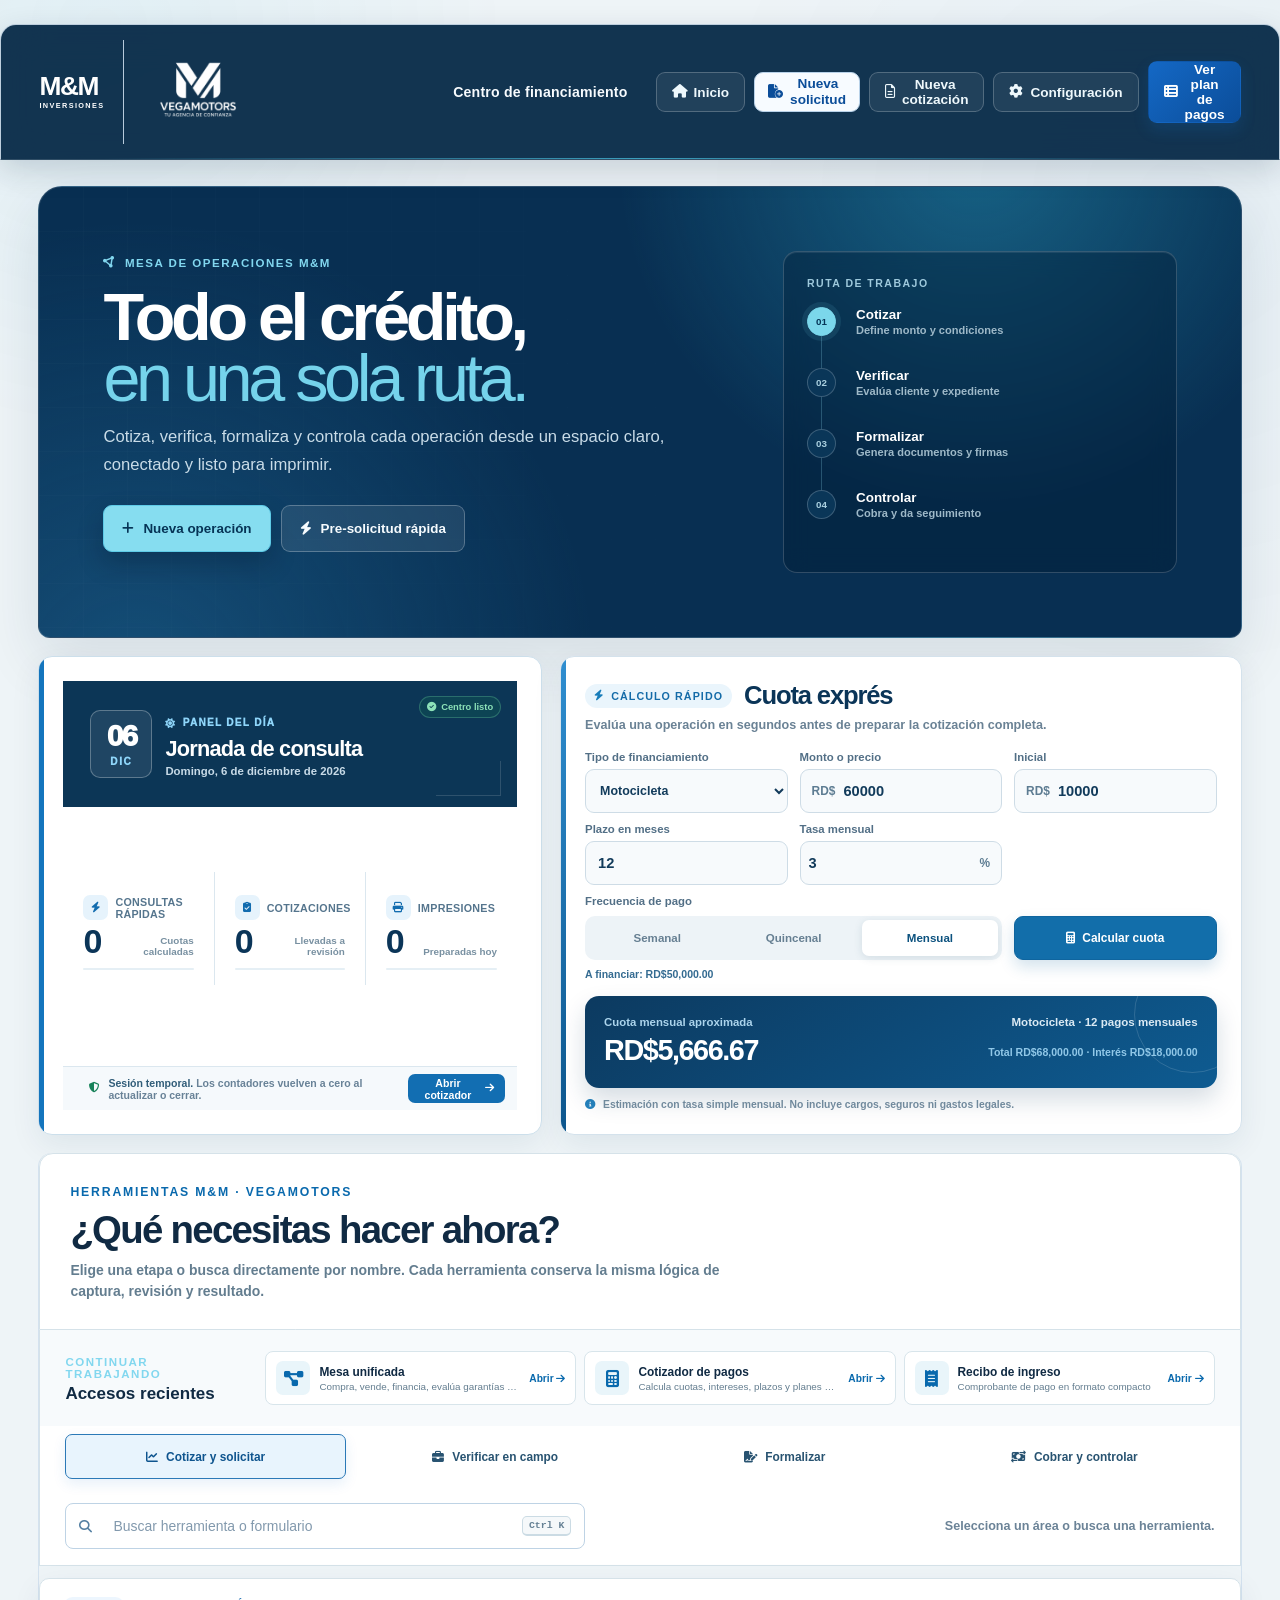
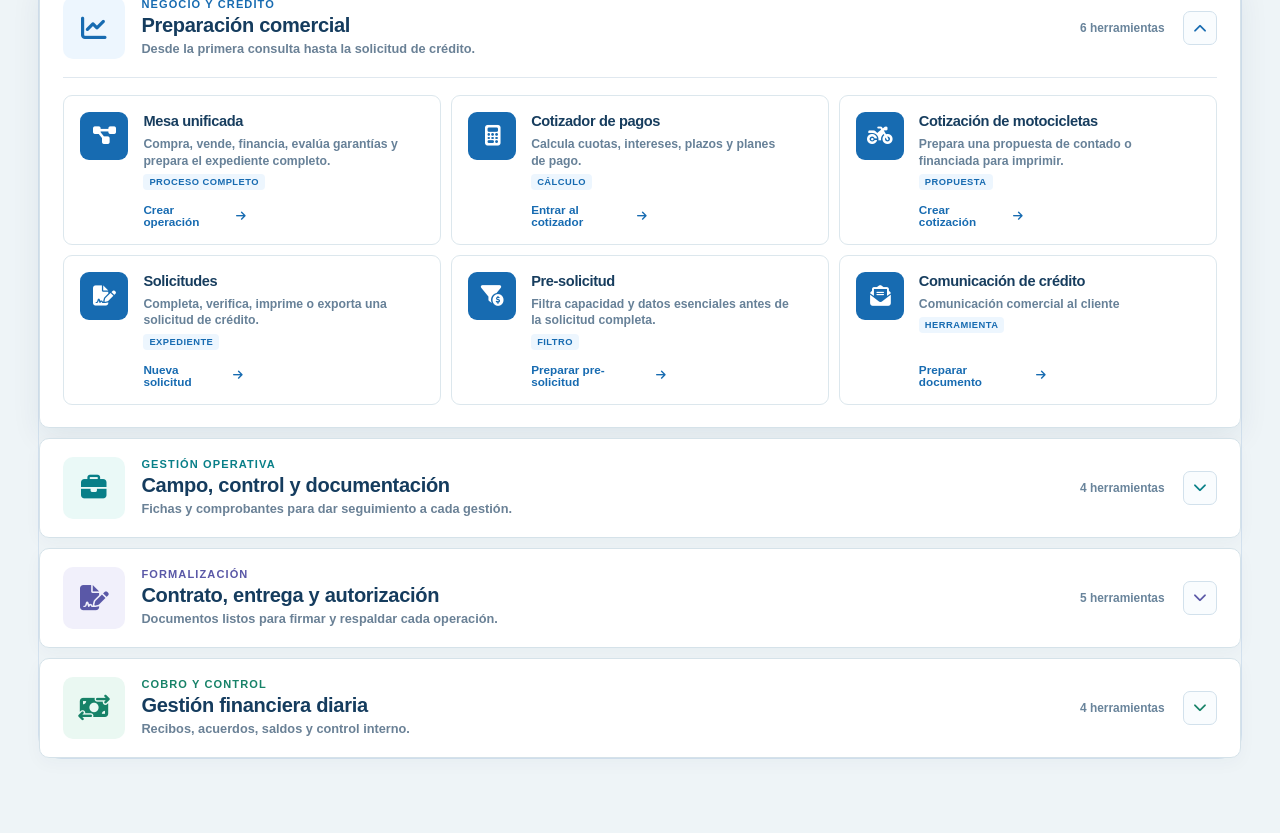
==== commit a407163b: "fix: usa Arial si Myriad Pro no esta instalada" ====
--- a/index.html
+++ b/index.html
@@ -8,7 +8,7 @@
     <link rel="manifest" href="app.webmanifest">
     <link rel="stylesheet" href="https://cdnjs.cloudflare.com/ajax/libs/font-awesome/6.5.2/css/all.min.css">
     <link rel="stylesheet" href="styles.css?v=20261012-quoteux1">
-  <link rel="stylesheet" href="pagare-notarial.css?v=20261015-layout7">
+  <link rel="stylesheet" href="pagare-notarial.css?v=20261015-layout8">
     <link rel="stylesheet" href="menu-empresarial.css?v=20261012-quoteux1">
     <link rel="stylesheet" href="calculadora-express.css?v=20261005-dashboard2">
     <link rel="stylesheet" href="quote-reference.css?v=20261012-reference1">
@@ -744,8 +744,8 @@
   <script src="document-engine/pagination-engine.js?v=20261015-layout5"></script>
   <script src="document-engine/line-finisher.js?v=20261015-layout3"></script>
   <script src="document-engine/document-layout-contract.js?v=20261015-layout5"></script>
-  <script src="document-engine/notarial-fonts.js?v=20261015-layout7"></script>
-  <script src="pagare-notarial.js?v=20261015-layout7"></script>
+  <script src="document-engine/notarial-fonts.js?v=20261015-layout8"></script>
+  <script src="pagare-notarial.js?v=20261015-layout8"></script>
     <script src="preapplication-core.js?v=20261009-codeudor1"></script>
     <script src="operation-core.js?v=20261013-1"></script>
     <script src="operation-repository.js?v=20261013-1"></script>
--- a/pagare-notarial.css
+++ b/pagare-notarial.css
@@ -70,7 +70,7 @@
 .notarial-print-page.notarial-font--times { font-family: "Times New Roman", Times, serif; }
 .notarial-print-page.notarial-font--georgia { font-family: Georgia, "Times New Roman", serif; }
 .notarial-print-page.notarial-font--arial { font-family: Arial, Helvetica, sans-serif; }
-.notarial-print-page.notarial-font--myriad { font-family: "Myriad Pro", "Segoe UI", Arial, sans-serif; }
+.notarial-print-page.notarial-font--myriad { font-family: "Myriad Pro", Arial, Helvetica, sans-serif; }
 .notarial-font--times .notarial-legal-copy { letter-spacing: .08em; }
 .notarial-font--georgia .notarial-legal-copy { letter-spacing: .06em; }
 .notarial-font--arial .notarial-legal-copy,
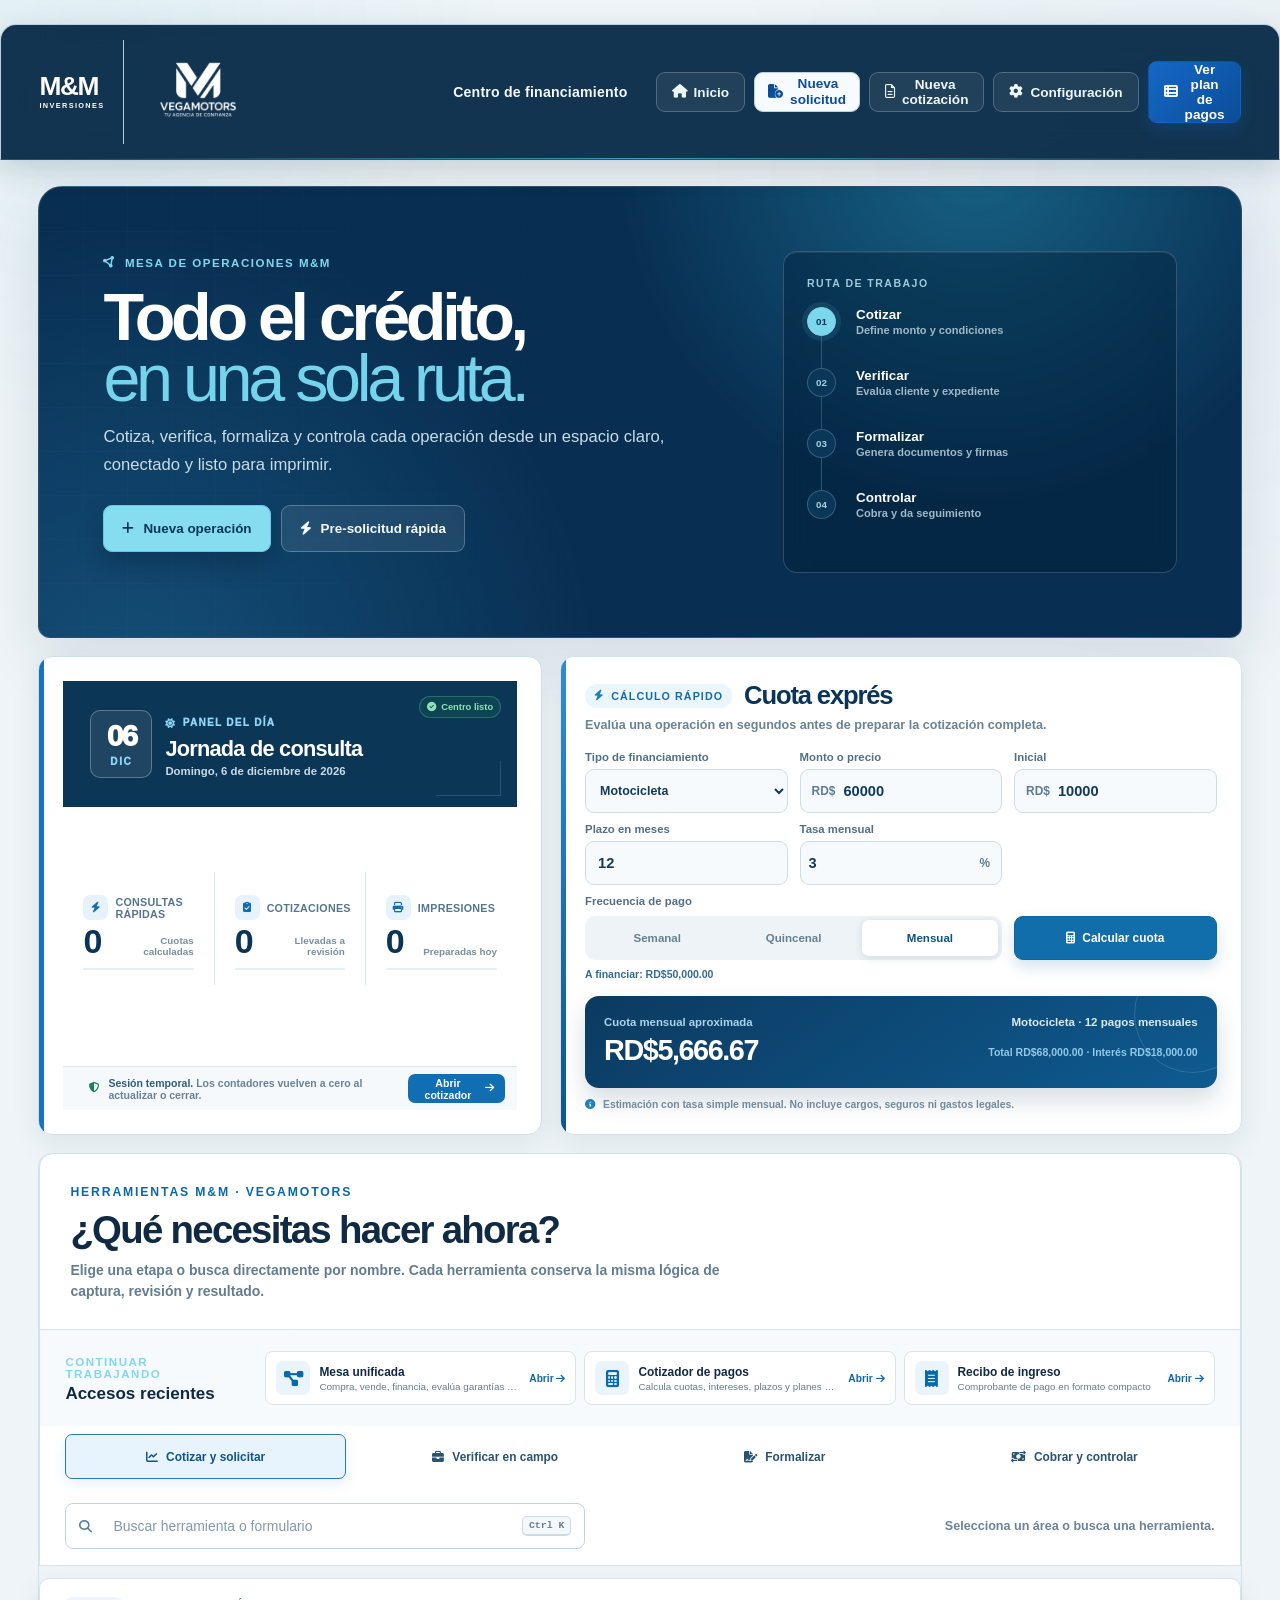
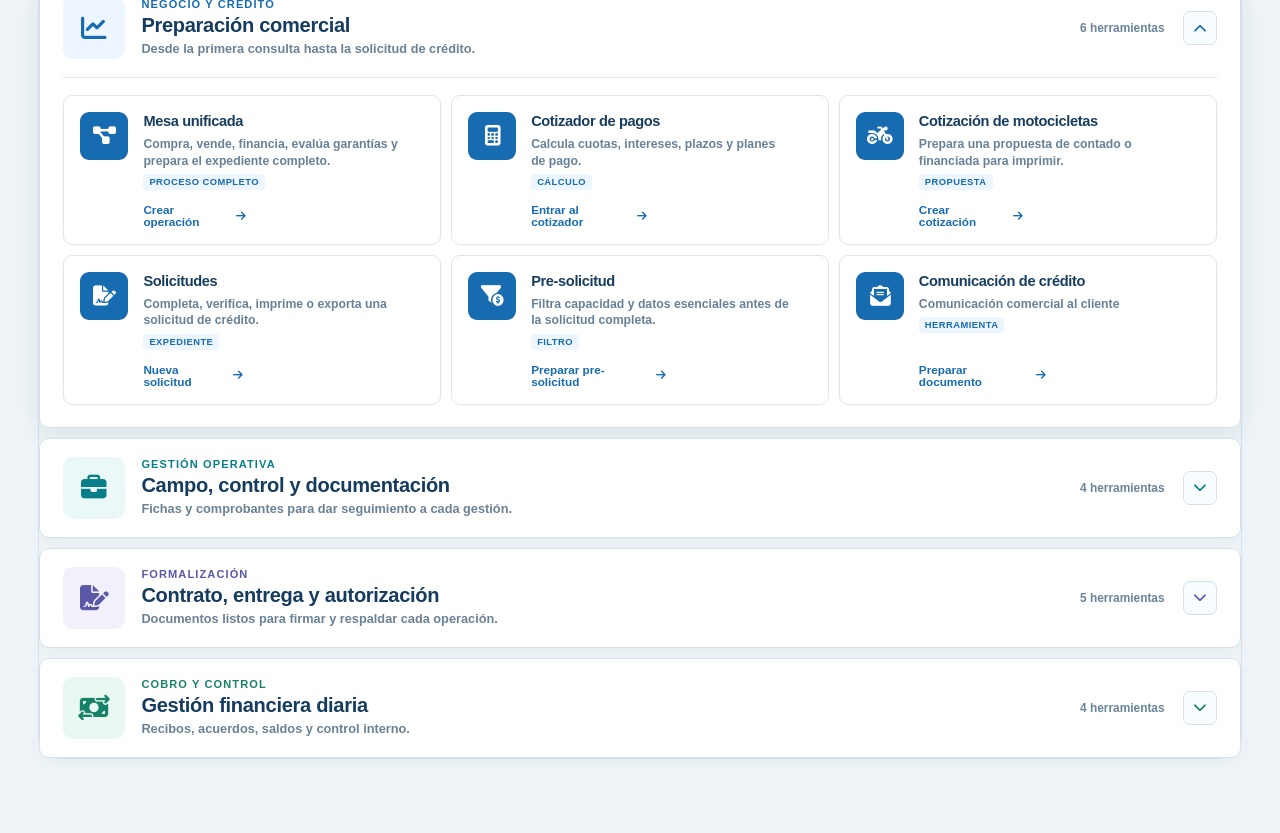
==== commit 613fe703: "fix: ajusta paginacion notarial a margenes reales de Carta" ====
--- a/index.html
+++ b/index.html
@@ -8,7 +8,7 @@
     <link rel="manifest" href="app.webmanifest">
     <link rel="stylesheet" href="https://cdnjs.cloudflare.com/ajax/libs/font-awesome/6.5.2/css/all.min.css">
     <link rel="stylesheet" href="styles.css?v=20261012-quoteux1">
-  <link rel="stylesheet" href="pagare-notarial.css?v=20261015-layout8">
+  <link rel="stylesheet" href="pagare-notarial.css?v=20261015-print9">
     <link rel="stylesheet" href="menu-empresarial.css?v=20261012-quoteux1">
     <link rel="stylesheet" href="calculadora-express.css?v=20261005-dashboard2">
     <link rel="stylesheet" href="quote-reference.css?v=20261012-reference1">
@@ -739,7 +739,7 @@
 
     <script src="vendor-docx.js"></script>
     <script src="vendor-xlsx-style.js"></script>
-  <script src="document-engine/page-geometry.js?v=20261015-layout3"></script>
+  <script src="document-engine/page-geometry.js?v=20261015-print9"></script>
   <script src="document-engine/document-blocks.js?v=20261015-layout6"></script>
   <script src="document-engine/pagination-engine.js?v=20261015-layout5"></script>
   <script src="document-engine/line-finisher.js?v=20261015-layout3"></script>
--- a/pagare-notarial.css
+++ b/pagare-notarial.css
@@ -255,7 +255,7 @@
 .notarial-print-report .notarial-line-fill { white-space: nowrap; letter-spacing: inherit; }
 .notarial-print-report .notarial-page-break-hyphen { white-space: nowrap; }
 .notarial-print-report.is-measuring { position: fixed; top: 0; left: -10000px; display: block !important; visibility: hidden; width: var(--notarial-content-width, 7.26in); color: #111; background: #fff; pointer-events: none; }
-.notarial-print-report.is-measuring .notarial-print-page { position: relative; display: flex; flex-direction: column; width: 100%; height: var(--notarial-content-height, 10.5in); box-sizing: border-box; overflow: visible; color: #111; background: #fff; }
+.notarial-print-report.is-measuring .notarial-print-page { position: relative; display: flex; flex-direction: column; width: var(--notarial-content-width, 7.26in); height: var(--notarial-content-height, 9.9in); box-sizing: border-box; overflow: visible; color: #111; background: #fff; }
 .notarial-print-report.is-measuring .notarial-print-header { display: grid; grid-template-rows: 50px auto auto auto; align-content: start; gap: 2px; min-height: 108px; margin: 0 0 10px; text-align: center; }
 .notarial-print-report.is-measuring .notarial-print-header img { display: block; width: 52px; height: 52px; margin: 0 auto; object-fit: contain; }
 .notarial-print-report.is-measuring .notarial-print-header h1 { margin: 0; font-family: "Brush Script MT", "Segoe Script", cursive; font-size: 21pt; font-weight: 500; line-height: 1.25; }
@@ -264,7 +264,7 @@
 .notarial-print-report.is-measuring .notarial-print-page > h2 { margin: 0 0 8px; font-family: Arial, Helvetica, sans-serif; font-size: 12pt; line-height: 1.2; text-align: center; }
 .notarial-print-report.is-measuring .notarial-control-line { margin: 0 0 6px; font-size: 8.6pt; font-weight: 800; line-height: 1.2; text-align: center; }
 .notarial-print-report.is-measuring .notarial-control-line small { display: block; margin-top: 2px; font-size: 7.2pt; font-weight: 700; letter-spacing: .08em; }
-.notarial-print-report.is-measuring .notarial-legal-copy { font-size: 10pt; line-height: 1.4; text-align: justify; text-align-last: left; text-wrap: wrap; hyphens: none; }
+.notarial-print-report.is-measuring .notarial-legal-copy { font-size: 11pt; line-height: 1.4; text-align: justify; text-align-last: left; text-wrap: wrap; hyphens: none; }
 .notarial-print-report.is-measuring .notarial-legal-copy p { margin: 0; }
 .notarial-print-report.is-measuring .notarial-print-page--flows-on .notarial-legal-copy > p:first-child { text-align-last: left; }
 .notarial-print-report.is-measuring .notarial-legal-copy strong { font-weight: 900; }
@@ -485,7 +485,7 @@
 }
 
 @media print {
-  @page notarial-letter { size: letter portrait; margin: .25in .62in; }
+  @page notarial-letter { size: letter portrait; margin: .5in .62in; }
   body[data-print-target="document-notarial-promissory"] > * { display: none !important; }
   body[data-print-target="document-notarial-promissory"] .notarial-print-report.is-current { display: block !important; color: #111; background: #fff; }
   body[data-print-target="document-notarial-promissory"] .notarial-print-page {
@@ -493,9 +493,9 @@
     position: relative;
     display: flex;
     flex-direction: column;
-    width: 100%;
+    width: var(--notarial-content-width, 7.26in);
     min-height: 0;
-    height: var(--notarial-content-height, 10.5in);
+    height: var(--notarial-content-height, 9.9in);
     box-sizing: border-box;
     overflow: visible;
     color: #111;
@@ -514,7 +514,7 @@
   .notarial-print-page > h2 { margin: 0 0 8px; padding: 0; border: 0; color: #000; background: none; font-family: Arial, Helvetica, sans-serif; font-size: 12pt; line-height: 1.2; text-align: center; }
   .notarial-control-line { margin: 0 0 6px; color: #000; font-size: 8.6pt; font-weight: 800; line-height: 1.2; text-align: center; }
   .notarial-control-line small { display: block; margin-top: 2px; color: #222; font-size: 7.2pt; font-weight: 700; letter-spacing: .08em; }
-  .notarial-legal-copy { color: #111; font-size: 10pt; line-height: 1.4; text-align: justify; text-align-last: left; text-wrap: wrap; hyphens: none; }
+  .notarial-legal-copy { color: #111; font-size: 11pt; line-height: 1.4; text-align: justify; text-align-last: left; text-wrap: wrap; hyphens: none; }
   .notarial-legal-copy p { margin: 0; }
   .notarial-print-page--flows-on .notarial-legal-copy > p:first-child { text-align-last: left; }
   .notarial-legal-copy strong { font-weight: 900; }
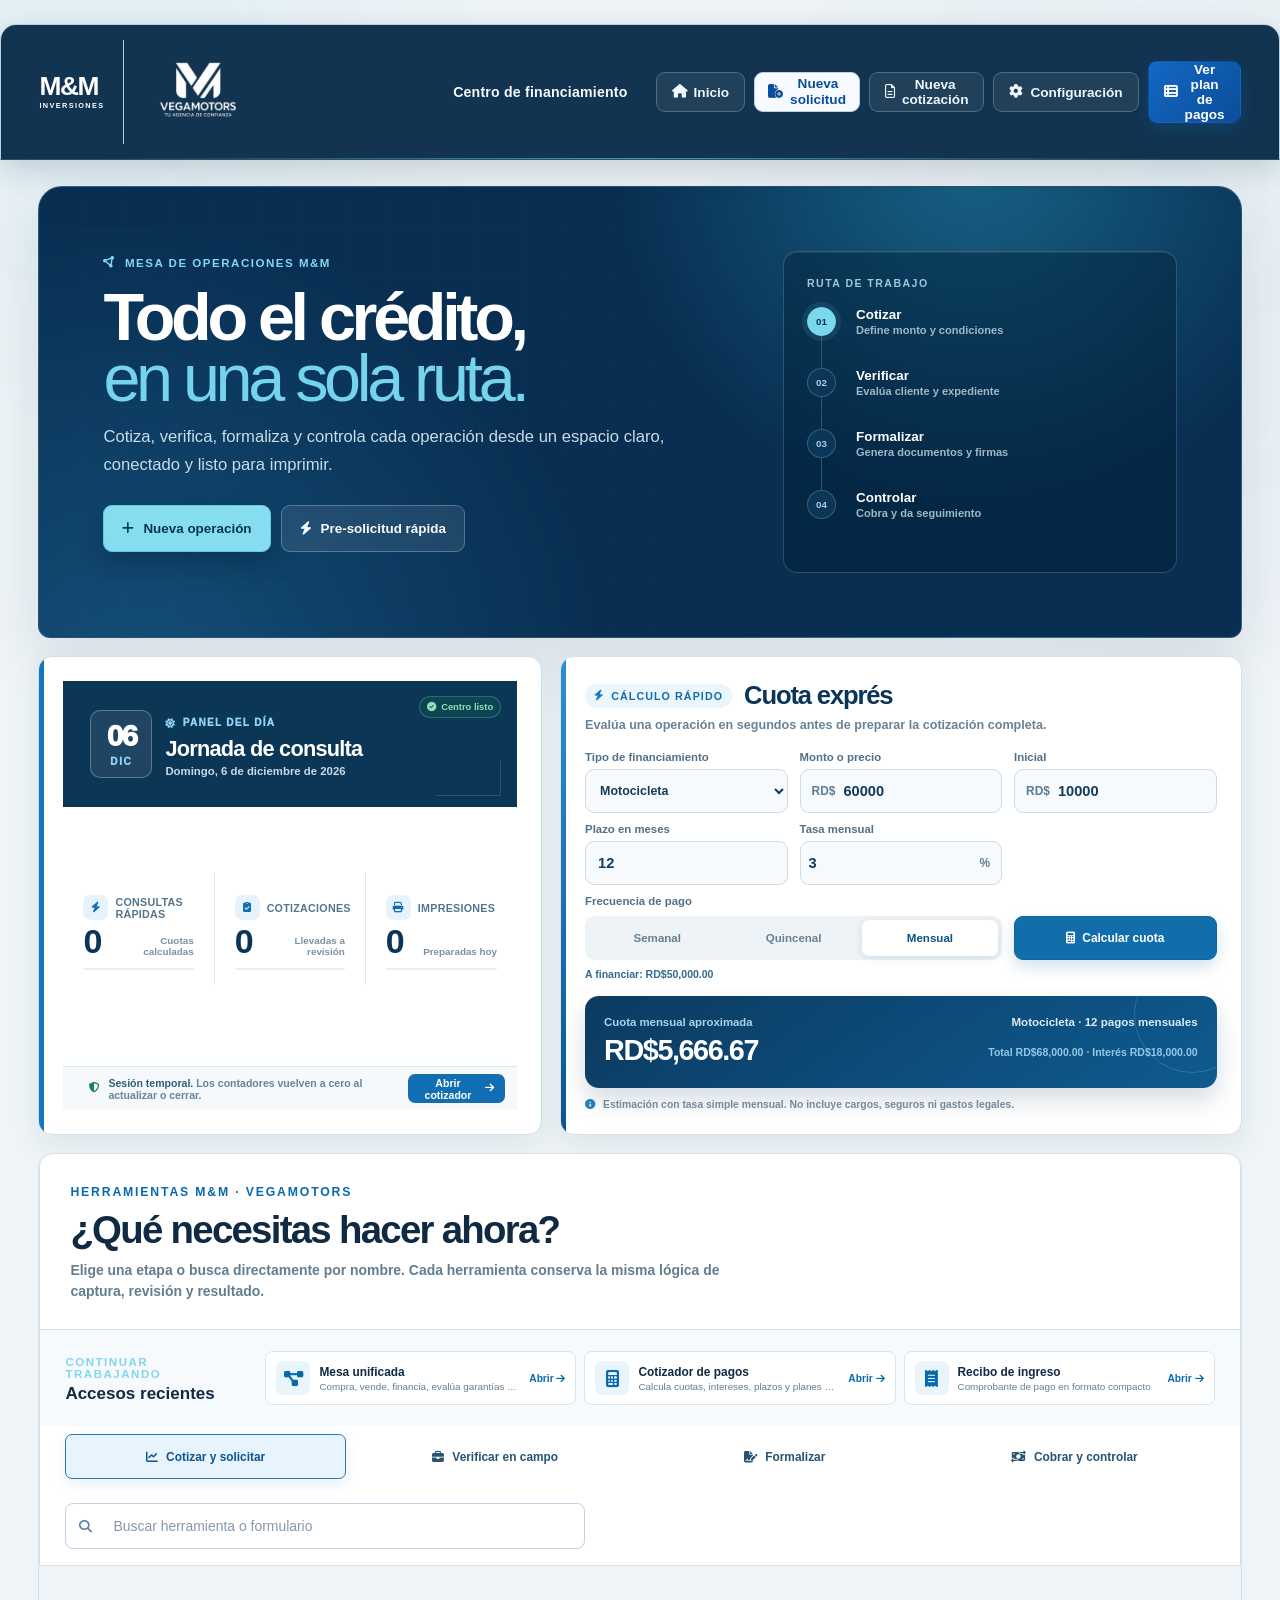
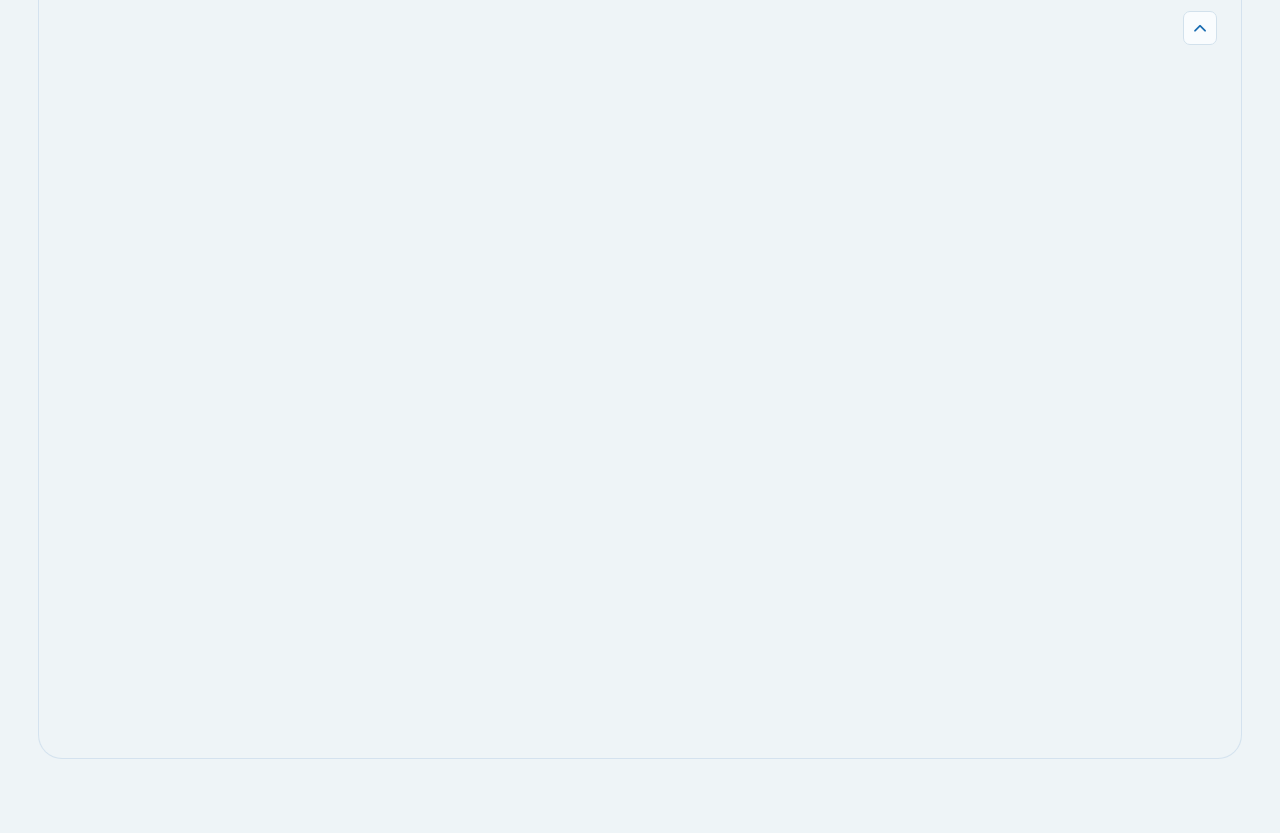
==== commit f34b1da4: "Add two-debtor solidary notarial promissory variant" ====
--- a/index.html
+++ b/index.html
@@ -8,7 +8,7 @@
     <link rel="manifest" href="app.webmanifest">
     <link rel="stylesheet" href="https://cdnjs.cloudflare.com/ajax/libs/font-awesome/6.5.2/css/all.min.css">
     <link rel="stylesheet" href="styles.css?v=20261012-quoteux1">
-  <link rel="stylesheet" href="pagare-notarial.css?v=20261015-print9">
+  <link rel="stylesheet" href="pagare-notarial.css?v=20261015-print10">
     <link rel="stylesheet" href="menu-empresarial.css?v=20261012-quoteux1">
     <link rel="stylesheet" href="calculadora-express.css?v=20261005-dashboard2">
     <link rel="stylesheet" href="quote-reference.css?v=20261012-reference1">
@@ -745,7 +745,8 @@
   <script src="document-engine/line-finisher.js?v=20261015-layout3"></script>
   <script src="document-engine/document-layout-contract.js?v=20261015-layout5"></script>
   <script src="document-engine/notarial-fonts.js?v=20261015-layout8"></script>
-  <script src="pagare-notarial.js?v=20261015-layout8"></script>
+  <script src="document-engine/notarial-debtors.js?v=20261015-double1"></script>
+  <script src="pagare-notarial.js?v=20261015-double1"></script>
     <script src="preapplication-core.js?v=20261009-codeudor1"></script>
     <script src="operation-core.js?v=20261013-1"></script>
     <script src="operation-repository.js?v=20261013-1"></script>
--- a/pagare-notarial.css
+++ b/pagare-notarial.css
@@ -249,9 +249,7 @@
 }
 
 /* Motor de medición: replica el área Carta imprimible fuera de pantalla antes de abrir la vista previa. */
-.notarial-print-report .notarial-continued { display: flex; align-items: center; gap: 10px; width: 100%; white-space: nowrap; }
-.notarial-print-report .notarial-continued::before,
-.notarial-print-report .notarial-continued::after { content: ""; flex: 1 1 auto; min-width: 24px; border-top: 1px solid #111; }
+.notarial-print-report .notarial-continued { display: block; width: 100%; height: 0; margin: 0 !important; padding: 0; overflow: hidden; line-height: 0; }
 .notarial-print-report .notarial-line-fill { white-space: nowrap; letter-spacing: inherit; }
 .notarial-print-report .notarial-page-break-hyphen { white-space: nowrap; }
 .notarial-print-report.is-measuring { position: fixed; top: 0; left: -10000px; display: block !important; visibility: hidden; width: var(--notarial-content-width, 7.26in); color: #111; background: #fff; pointer-events: none; }
@@ -268,9 +266,6 @@
 .notarial-print-report.is-measuring .notarial-legal-copy p { margin: 0; }
 .notarial-print-report.is-measuring .notarial-print-page--flows-on .notarial-legal-copy > p:first-child { text-align-last: left; }
 .notarial-print-report.is-measuring .notarial-legal-copy strong { font-weight: 900; }
-.notarial-print-report.is-measuring .notarial-continued { display: flex; align-items: center; gap: 10px; width: 100%; margin: 8px 0 0 !important; font-size: 10pt; font-weight: 900; letter-spacing: .02em !important; text-align: center; text-align-last: center; white-space: nowrap; }
-.notarial-print-report.is-measuring .notarial-continued::before,
-.notarial-print-report.is-measuring .notarial-continued::after { content: ""; flex: 1 1 auto; min-width: 24px; border-top: 1px solid #111; }
 .notarial-print-report.is-measuring .notarial-signatures { display: grid; grid-template-columns: repeat(2, 1fr); gap: 8mm 42px; align-content: start; flex: 0 0 auto; margin: 6mm 0 0; padding: 0 20px; box-sizing: border-box; }
 .notarial-print-report.is-measuring .notarial-signatures > div { text-align: center; }
 .notarial-print-report.is-measuring .notarial-signatures .wide { grid-column: 1 / -1; width: 48%; justify-self: center; }
@@ -494,6 +489,7 @@
     display: flex;
     flex-direction: column;
     width: var(--notarial-content-width, 7.26in);
+    margin-inline: auto;
     min-height: 0;
     height: var(--notarial-content-height, 9.9in);
     box-sizing: border-box;
@@ -519,11 +515,7 @@
   .notarial-print-page--flows-on .notarial-legal-copy > p:first-child { text-align-last: left; }
   .notarial-legal-copy strong { font-weight: 900; }
   .notarial-line-fill { white-space: nowrap; }
-  .notarial-legal-copy .notarial-continued { display: flex; align-items: center; gap: 10px; width: 100%; font-size: 10pt; font-weight: 900; letter-spacing: .02em !important; text-align: center; text-align-last: center; white-space: nowrap; }
-  .notarial-legal-copy .notarial-continued::before,
-  .notarial-legal-copy .notarial-continued::after { content: ""; flex: 1 1 auto; min-width: 24px; border-top: 1px solid #111; }
   .notarial-print-page--first { padding-bottom: 0; }
-  .notarial-print-page--first .notarial-continued { position: static; margin: 8px 0 0; padding: 0; background: #fff; }
   .notarial-print-page--continuation .notarial-control-line { margin-top: 2px; }
   .notarial-signatures { display: grid; grid-template-columns: repeat(2, 1fr); gap: 8mm 42px; align-content: start; flex: 0 0 auto; margin: 6mm 0 0; padding: 0 20px; box-sizing: border-box; break-inside: avoid; page-break-inside: avoid; }
   .notarial-signatures > div { text-align: center; }
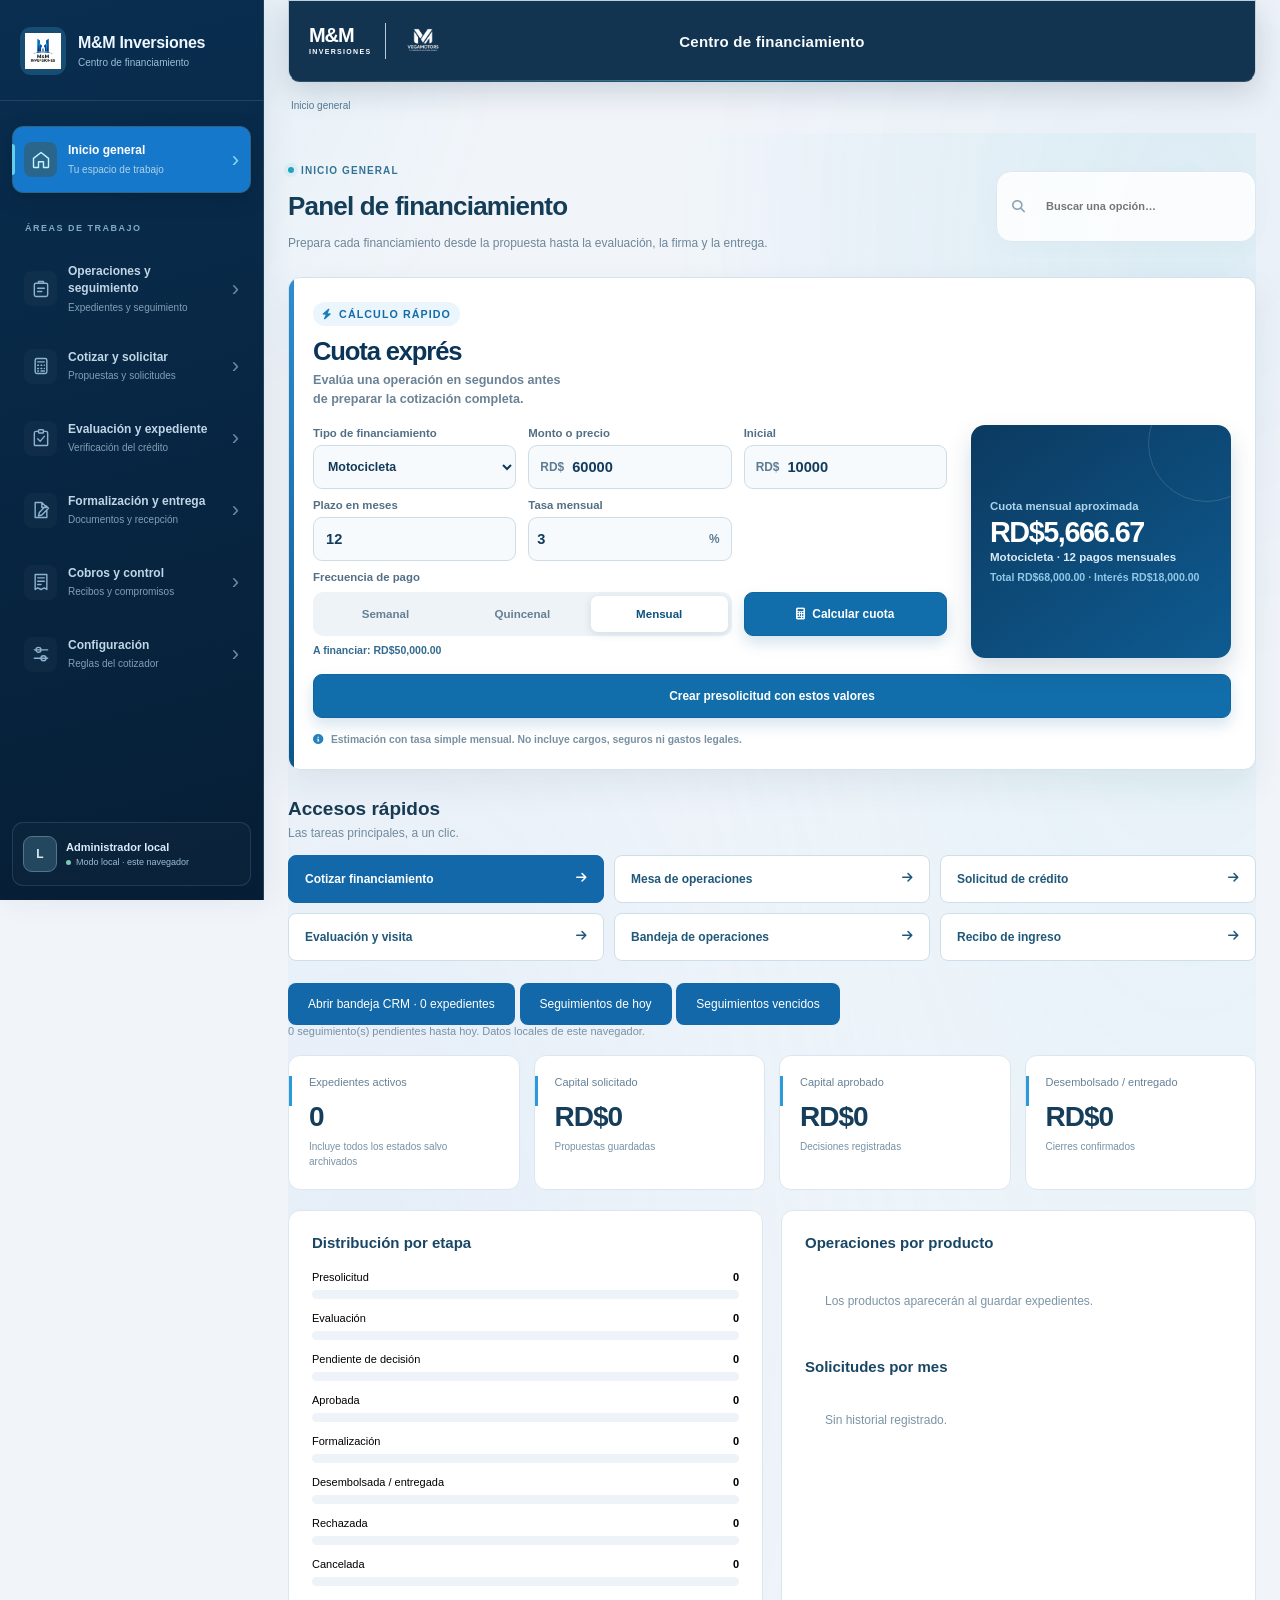
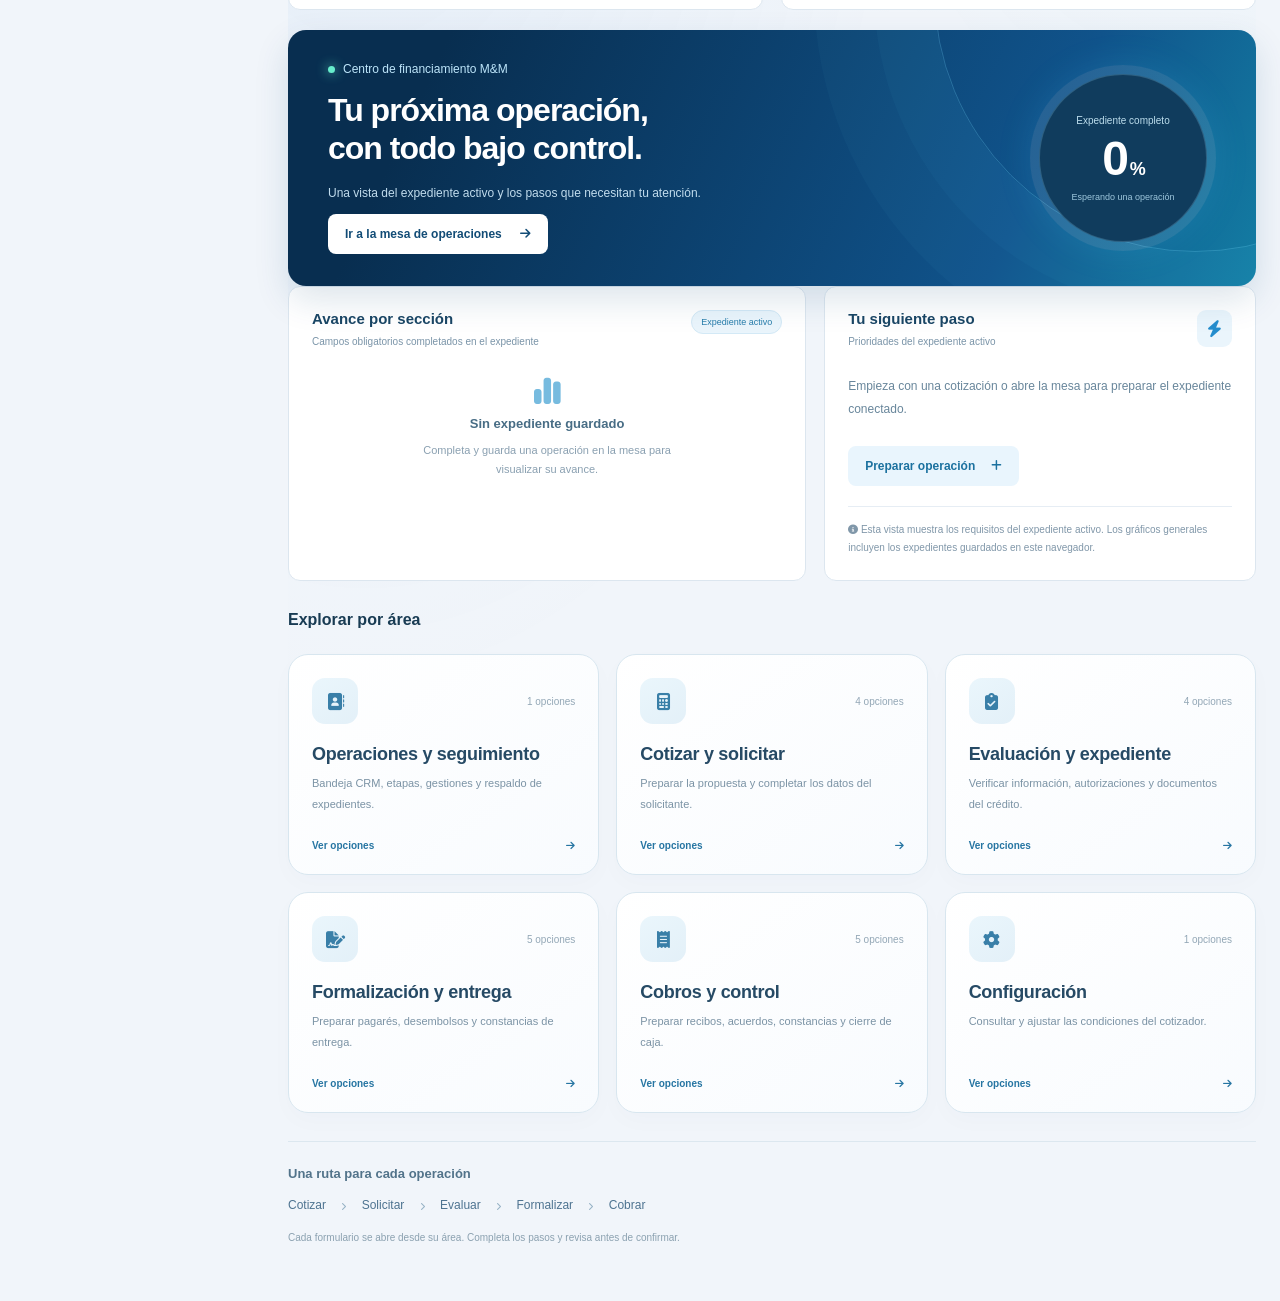
==== commit 1d1ce5a8: "Mejora CRM, navegación visual e impresión de documentos" ====
--- a/index.html
+++ b/index.html
@@ -7,15 +7,18 @@
     <title>Cotizador M&M</title>
     <link rel="manifest" href="app.webmanifest">
     <link rel="stylesheet" href="https://cdnjs.cloudflare.com/ajax/libs/font-awesome/6.5.2/css/all.min.css">
-    <link rel="stylesheet" href="styles.css?v=20261012-quoteux1">
+    <link rel="stylesheet" href="styles.css?v=20261026-vfx3">
   <link rel="stylesheet" href="pagare-notarial.css?v=20261015-print10">
     <link rel="stylesheet" href="menu-empresarial.css?v=20261012-quoteux1">
     <link rel="stylesheet" href="calculadora-express.css?v=20261005-dashboard2">
     <link rel="stylesheet" href="quote-reference.css?v=20261012-reference1">
-    <link rel="stylesheet" href="pagare-privado.css?v=20261013-1">
+    <link rel="stylesheet" href="pagare-privado.css?v=20261026-print1">
     <link rel="stylesheet" href="ultimate-ui.css?v=20261013-1">
     <link rel="stylesheet" href="operation-workbench.css?v=20261013-1">
-  </head>
+    <link rel="stylesheet" href="system-home.css?v=20261026-vfx3">
+  <link rel="stylesheet" href="bank-dashboard.css?v=20261022-crm1">
+<link rel="stylesheet" href="financing-crm.css?v=20261022-crm1">
+</head>
   <body>
     <a class="skip-link" href="#workspaceMenu">Saltar al contenido principal</a>
     <main class="app-shell">
@@ -579,7 +582,7 @@
               <section class="evaluation-upload" id="coDebtorPhotoSection" aria-labelledby="coDebtorIdPhotoTitle" hidden><div><i class="fa-regular fa-id-card"></i><h3 id="coDebtorIdPhotoTitle">Cédula frontal del codeudor</h3></div><label class="upload-drop"><input name="coDebtorIdPhoto" type="file" accept="image/*"><img id="coDebtorIdPreview" alt="Vista previa de cédula del codeudor" hidden><span><i class="fa-solid fa-cloud-arrow-up"></i><b>Subir foto frontal</b><small>JPG, PNG o WEBP</small></span></label></section>
             </aside>
           </div>
-          <section class="evaluation-actions"><label class="consent-check"><input name="evaluationConsent" type="checkbox" required><span>Confirmo que esta información fue levantada durante la visita presencial de evaluación.</span></label><div><button class="quiet-btn" id="clearEvaluationBtn" type="button"><i class="fa-solid fa-eraser"></i> Limpiar</button><button class="primary-btn" id="printEvaluationBtn" type="button"><i class="fa-solid fa-print"></i> Imprimir ficha</button></div><p class="application-status" id="evaluationStatus" aria-live="polite">Completa la ficha para preparar la evaluación.</p></section>
+          <section class="evaluation-actions"><label class="consent-check"><input name="evaluationConsent" type="checkbox" required><span>Confirmo que esta información fue levantada durante la visita presencial de evaluación.</span></label><div><button class="quiet-btn" id="clearEvaluationBtn" type="button"><i class="fa-solid fa-eraser"></i> Limpiar</button><button class="primary-btn" id="printEvaluationBtn" type="button"><i class="fa-solid fa-print"></i> Imprimir ficha</button></div><p class="application-status" id="evaluationVisitStatus" aria-live="polite">Completa la ficha para preparar la evaluación.</p></section>
         </form>
       </section>
     </main>
@@ -749,16 +752,16 @@
   <script src="pagare-notarial.js?v=20261015-double1"></script>
     <script src="preapplication-core.js?v=20261009-codeudor1"></script>
     <script src="operation-core.js?v=20261013-1"></script>
-    <script src="operation-repository.js?v=20261013-1"></script>
+    <script src="operation-repository.js?v=20261022-crm1"></script>
     <script src="product-rules.js?v=20261013-1"></script>
     <script src="operation-calculators.js?v=20261013-1"></script>
     <script src="collateral-evaluation.js?v=20261013-1"></script>
     <script src="product-flows.js?v=20261013-1"></script>
     <script src="document-center.js?v=20261013-1"></script>
-    <script src="app.js?v=20261012-quoteux1"></script>
-    <script src="pagare-privado.js?v=20261013-1"></script>
+    <script src="app.js?v=20261022-crm1"></script>
+    <script src="pagare-privado.js?v=20261026-print1"></script>
     <script src="calculadora-express.js?v=20261005-dashboard"></script>
-    <script src="operation-workbench.js?v=20261013-1"></script>
+    <script src="operation-workbench.js?v=20261022-crm1"></script>
     <script src="menu-acordeon.js"></script>
     <script src="ultimate-ui.js?v=20261013-1"></script>
     <script>
@@ -766,5 +769,11 @@
         navigator.serviceWorker.register("./service-worker.js").catch(() => {});
       }
     </script>
-  </body>
+  <script src="system-navigation.js?v=20261022-crm1"></script>
+<script src="financing-crm-core.js?v=20261022-crm1"></script>
+<script src="financing-crm.js?v=20261022-crm1"></script>
+<script src="financing-form-bridge.js?v=20261022-crm1"></script>
+<script src="bank-dashboard.js?v=20261022-crm1"></script>
+<script src="system-home.js?v=20261026-vfx3"></script>
+</body>
 </html>
--- a/styles.css
+++ b/styles.css
@@ -2216,3 +2216,13 @@
     page-break-inside: avoid;
   }
 }
+/* Espacio de firma reservado sin expulsarlo de la cotización Carta. */
+@media print {
+  body[data-print-target="quote"] .print-hero { padding: 3px 0 5px; }
+  body[data-print-target="quote"] .print-hero strong { font-size: 1.7rem; margin: 2px 0; }
+  body[data-print-target="quote"] .print-report th,
+  body[data-print-target="quote"] .print-report td { padding-top: 1px; padding-bottom: 1px; }
+  body[data-print-target="quote"] .print-summary { margin: 5px 0; }
+  body[data-print-target="quote"] .print-parties { margin: 5px 0; }
+  body[data-print-target="quote"] .print-signatures { padding-top: 12px; }
+}
--- a/pagare-privado.css
+++ b/pagare-privado.css
@@ -178,3 +178,6 @@
   body[data-print-target="private-promissory"] .private-promissory-page--recognition .private-promissory-manuals { margin-top: auto !important; padding-top: 16px; break-inside: avoid; page-break-inside: avoid; }
   body[data-print-target="private-promissory"] .private-promissory-page:last-child { break-after: auto; page-break-after: auto; }
 }
+@media print {
+  body[data-print-target="private-promissory"] #privatePromissoryDialog { overflow: visible; max-height: none; }
+}
--- a/system-home.css
+++ b/system-home.css
@@ -0,0 +1,106 @@
+body.system-ui{background:#f2f5f7;color:#183b53}body.system-ui .app-shell{width:calc(100% - 232px)!important;max-width:none!important;margin:0 0 0 232px!important;padding:0 24px 30px!important;box-sizing:border-box}body.system-ui #workspaceMenu,body.system-ui .ultimate-home-hero,body.system-ui .ultimate-overview,body.system-ui .ultimate-breadcrumb,body.system-ui .ultimate-recent{display:none!important}body.system-ui .app-header{position:sticky!important;top:0!important;left:auto!important;width:100%!important;min-height:82px!important;padding:14px 20px!important;border-radius:0 0 12px 12px!important;z-index:100!important;gap:18px!important}body.system-ui .app-header .brand img{max-height:42px!important}body.system-ui .app-header h1{font-size:15px!important}body.system-ui .app-header [hidden]{display:none!important}body.system-ui .app-header .quote-header-flow{display:none!important}body.system-ui[data-system-view=home] .app-header .header-actions{display:none!important}body.system-ui .workspace{max-width:1440px;margin-left:auto;margin-right:auto}body.system-ui .system-home[hidden]{display:none!important}
+.system-sidebar{position:fixed;inset:0 auto 0 0;width:232px;background:#fff;border-right:1px solid #dce5ec;display:flex;flex-direction:column;z-index:600;color:#24455d}.system-brand{display:flex;align-items:center;gap:12px;padding:28px 22px 25px;border-bottom:1px solid #e9eef2}.system-brand>span{width:42px;height:42px;display:grid;place-items:center;background:#173b54;color:white;font-weight:800;font-size:12px;border-radius:10px}.system-brand b,.system-brand small{display:block}.system-brand b{font-size:19px;letter-spacing:-.5px}.system-brand small{font-size:10px;color:#7c8e9c;margin-top:3px}.system-sidebar nav{padding:22px 13px;flex:1;overflow:auto}.system-sidebar nav>small{display:block;padding:23px 13px 12px;font-size:10px;color:#8b9eac}.system-sidebar nav button{display:flex;align-items:center;gap:13px;text-align:left;width:100%;border:0;background:white;padding:13px;border-radius:8px;margin:3px 0;font:inherit;font-size:12px;font-weight:700;color:#637d91;cursor:pointer}.system-sidebar nav button.active{background:#eaf3f9;color:#176493}.system-sidebar nav i{width:17px;text-align:center}.system-sidebar footer{display:flex;gap:9px;align-items:center;border-top:1px solid #e7edf2;padding:17px 13px}.system-user-avatar{background:#edf3f7;color:#49728c;border-radius:8px;width:32px;height:32px;display:grid;place-items:center;font-size:12px;font-weight:800}.system-sidebar footer>div{flex:1;min-width:0}.system-sidebar footer b{display:block;font-size:10px;overflow-wrap:anywhere}.system-sidebar footer small{display:block;font-size:9px;color:#8397a7;margin-top:4px}.system-sidebar footer button{border:0;background:#f4f7f9;color:#7591a4;padding:8px;border-radius:6px;cursor:pointer}.system-breadcrumb{display:flex;align-items:center;gap:10px;padding:18px 3px;font-size:10px;color:#8da1b0;flex-wrap:wrap}.system-breadcrumb button{border:0;background:none;color:#537b96;font:inherit;padding:0;cursor:pointer}.system-breadcrumb strong{font-weight:600;color:#527087}.system-home{max-width:1260px;margin:0 auto}.system-intro{display:flex;align-items:center;justify-content:space-between;gap:35px;margin:25px 0 28px}.system-intro>div{max-width:650px}.system-intro>div>span{font-size:11px;color:#6b879b;font-weight:600}.system-intro h1{font-size:30px;letter-spacing:-1px;line-height:1.2;margin:10px 0 12px;color:#1d4058}.system-intro p{font-size:12px;color:#728b9e;line-height:1.9;margin:0;max-width:600px}.system-search{display:flex;align-items:center;gap:10px;border:1px solid #d9e4ec;border-radius:9px;background:white;padding:13px 15px;min-width:260px;color:#8ca4b5}.system-search input{font:inherit;font-size:11px;border:0;background:none;outline:none;min-width:0;width:100%;color:#264d68}.system-pulse{display:flex;gap:30px;flex-wrap:wrap;border-top:1px solid #dde6ed;border-bottom:1px solid #dde6ed;padding:16px 0;margin-bottom:27px;color:#7b91a2;font-size:11px}.system-pulse b{font-size:18px;color:#365f7d;margin-right:6px;font-variant-numeric:tabular-nums}.system-groups{display:grid;grid-template-columns:repeat(3,minmax(0,1fr));gap:17px}.system-group{background:white;border:1px solid #dbe6ee;border-radius:12px;padding:23px;text-align:left;color:#264a65;cursor:pointer;font:inherit;min-width:0}.system-group>div{display:flex;align-items:center;justify-content:space-between}.system-group-icon{display:grid;place-items:center;width:39px;height:39px;border-radius:9px;background:#edf4f9;color:#397fa8;font-size:17px}.system-group small{font-size:10px;color:#93a7b6}.system-group h2{font-size:18px;margin:20px 0 8px;letter-spacing:-.3px}.system-group p{font-size:11px;line-height:1.9;color:#7b93a5;margin:0;min-height:43px;max-width:290px}.system-group>b,.system-tool>b{display:block;font-size:10px;color:#2675a2;margin-top:24px}.system-group>b i,.system-tool>b i{float:right}.system-group:hover,.system-tool:hover{border-color:#9bbfd6;box-shadow:0 6px 19px #244d6610}.system-route{display:flex;gap:10px;flex-direction:column;padding:24px 0;border-top:1px solid #dce7ef;margin-top:28px}.system-route h2{font-size:13px;margin:0;color:#52738a}.system-route p{font-size:12px;margin:7px 0;color:#4d7390}.system-route p i{font-size:8px;margin:0 12px;color:#94b0c4}.system-route small{font-size:10px;color:#8ba1b0;line-height:1.8}.system-tools{display:grid;grid-template-columns:repeat(3,minmax(0,1fr));gap:15px}.system-tool{font:inherit;text-align:left;border:1px solid #d9e5ee;border-radius:10px;background:white;padding:21px;color:#274f6a;cursor:pointer;min-width:0}.system-tool>span{font-size:9px;color:#859eaf}.system-tool h3{font-size:14px;margin:10px 0;line-height:1.5}.system-tool p{font-size:11px;line-height:1.9;color:#7e97a9;min-height:42px;margin:0}.system-section-title{font-size:16px;margin:25px 0}.system-empty{padding:30px;background:#fff;border:1px dashed #cadde9;border-radius:10px;color:#7290a4;font-size:12px}.system-menu-toggle{display:none}.system-shade[hidden]{display:none!important}.system-sidebar :focus-visible,.system-home :focus-visible,.system-menu-toggle:focus-visible{outline:3px solid #80b7d8;outline-offset:3px}
+@media(max-width:1100px){.system-groups,.system-tools{grid-template-columns:repeat(2,minmax(0,1fr))}.system-intro{align-items:start;flex-direction:column;gap:19px}.system-search{width:100%;box-sizing:border-box}}
+@media(max-width:800px){body.system-ui .app-shell{margin:0!important;width:100%!important;padding:0 14px 25px!important}.system-sidebar{transform:translateX(-100%);transition:transform .18s ease}.system-menu-open .system-sidebar{transform:translateX(0)}.system-menu-toggle{display:grid;place-items:center;position:fixed;top:20px;left:20px;width:35px;height:35px;border:1px solid #4c718b;border-radius:7px;color:white;background:#244c69;z-index:650;cursor:pointer}.system-menu-open .system-menu-toggle{left:185px;background:white;color:#446b85;border-color:#d1e0e9}.system-shade{position:fixed;inset:0;background:#17394d77;border:0;z-index:550}.system-menu-open .system-shade{display:block}body.system-ui .app-header{padding-left:54px!important;min-height:75px!important}body.system-ui .app-header .brand{display:none!important}.system-intro h1{font-size:27px}.system-intro{margin-top:18px}.system-groups,.system-tools{gap:11px}.system-group{padding:18px}.system-route p{line-height:2.6}.system-pulse{gap:16px}.system-pulse span{font-size:10px}}
+@media(max-width:480px){.system-groups,.system-tools{grid-template-columns:1fr}.system-group p,.system-tool p{min-height:0}.system-group h2{margin-top:15px}.system-group>b{margin-top:17px}.system-route p i{margin:0 5px}.system-intro h1{font-size:25px}}
+@media(prefers-reduced-motion:reduce){.system-sidebar{transition:none}}
+@media print{body.system-ui .app-shell{margin:0!important;width:100%!important;padding:0!important}.system-sidebar,.system-menu-toggle,.system-shade,.system-breadcrumb{display:none!important}}
+.system-subnav{display:flex;gap:10px;flex-wrap:wrap;margin:0 0 20px}.system-subnav button{border:1px solid #d5e3ed;background:white;color:#718da1;font:inherit;font-size:11px;font-weight:700;padding:11px 17px;border-radius:8px;cursor:pointer}.system-subnav button.active{background:#e8f3fa;border-color:#a6c8df;color:#24648e}
+body.system-ui .ultimate-workspace-nav,body.system-ui .app-header #workspaceHomeBtn{display:none!important}body.system-ui .app-header .brand-lockup{height:52px!important;min-height:0!important;gap:14px!important}body.system-ui .app-header .brand-lockup img{max-height:46px!important;max-width:96px!important;width:auto!important}body.system-ui .app-header .brand-divider{height:36px!important}body.system-ui .app-header .brand-wordmark b{font-size:20px!important}body.system-ui .app-header .brand-wordmark small{font-size:7px!important}body.system-ui .app-header h1{display:block!important}@media(max-width:800px){body.system-ui .app-header .brand-lockup{display:none!important}}
+
+.system-quick{margin:0 0 22px}.system-quick h2{font-size:19px;margin:0 0 6px}.system-quick>p{color:#728b9e;font-size:12px;margin:0 0 15px}.system-quick>div{display:grid;grid-template-columns:repeat(3,minmax(0,1fr));gap:10px}.system-quick button{font:inherit;font-size:12px;font-weight:700;padding:16px;text-align:left;background:#fff;border:1px solid #cddfea;border-radius:8px;color:#205879;cursor:pointer}.system-quick button:hover{background:#e8f3fa;border-color:#82b3d0}.system-quick button i{float:right}.system-quick button:focus-visible{outline:3px solid #80b7d8;outline-offset:3px}
+@media screen{#systemExpressSlot>.express-calculator{display:grid!important;grid-template-columns:1fr;margin:0 0 28px;padding:24px;border-radius:12px;gap:15px}#systemExpressSlot .express-calculator__form{grid-template-columns:repeat(3,minmax(0,1fr))}#systemExpressSlot .express-calculator__intro,#systemExpressSlot .express-result,#systemExpressSlot .express-calculator__note{grid-column:1/-1}#systemExpressSlot .express-frequency{grid-column:1/3}#systemExpressSlot .express-calculator__submit{grid-column:3}#systemExpressSlot .express-calculator__note{margin:0}}
+@media(max-width:800px){.system-quick>div{grid-template-columns:repeat(2,minmax(0,1fr))}}
+@media(max-width:480px){#systemExpressSlot>.express-calculator{padding:18px}#systemExpressSlot .express-calculator__form{grid-template-columns:1fr}#systemExpressSlot .express-frequency,#systemExpressSlot .express-calculator__submit{grid-column:1}.system-quick button{font-size:11px;padding:13px}}
+/* Consulta inmediata: entrada y resultado juntos antes de los indicadores. */
+@media screen and (min-width: 1000px) {
+  #systemExpressSlot > .express-calculator { grid-template-columns: minmax(0, 1fr) 260px; gap: 16px 24px; }
+  #systemExpressSlot .express-calculator__intro { grid-column: 1 / -1; }
+  #systemExpressSlot .express-calculator__intro p { margin-bottom: 0; }
+  #systemExpressSlot .express-calculator__form { grid-column: 1; grid-row: 2; }
+  #systemExpressSlot .express-result { grid-column: 2; grid-row: 2; align-self: stretch; }
+  #systemExpressSlot .express-calculator__note { grid-column: 1 / -1; }
+}
+/* Navegación M&M: identidad, lectura y orientación. */
+@media screen {
+  body.system-ui .app-shell { width:calc(100% - 264px)!important; margin-left:264px!important; }
+  .system-sidebar { width:264px; box-sizing:border-box; background:#0d2c46; color:#e5eef6; border-right:1px solid #24425b; font-family:"Segoe UI",Arial,sans-serif; }
+  .system-sidebar .system-brand { gap:12px; padding:27px 20px 25px; border-bottom:1px solid #ffffff13; }
+  .system-sidebar .system-brand>span { width:46px; height:48px; flex:0 0 46px; padding:5px; box-sizing:border-box; background:#fff; border-radius:11px; }
+  .system-brand img { width:100%; height:100%; object-fit:contain; }
+  .system-sidebar .system-brand b { color:#f4f8fc; font-size:14px; letter-spacing:-.3px; white-space:nowrap; }
+  .system-sidebar .system-brand small { color:#94b0c6; font-size:10px; margin-top:5px; }
+  .system-sidebar nav { padding:20px 12px; scrollbar-width:thin; scrollbar-color:#36556d transparent; }
+  .system-sidebar nav>small { color:#8ca8bf; font-size:9px; font-weight:700; letter-spacing:1.5px; padding:25px 13px 12px; }
+  .system-sidebar nav button { position:relative; gap:11px; min-height:67px; padding:12px 11px; margin:5px 0; border:1px solid transparent; border-radius:11px; color:#bacddd; background:transparent; transition:background .16s,border-color .16s,color .16s; }
+  .system-nav-icon { display:grid; place-items:center; flex:0 0 33px; width:33px; height:35px; border-radius:8px; color:#8db2cd; background:#ffffff07; }
+  .system-nav-icon svg { display:block; width:20px; height:20px; }
+  .system-nav-copy { display:block; flex:1; min-width:0; }
+  .system-nav-copy b { display:block; font-size:12px; font-weight:600; line-height:1.4; letter-spacing:0; }
+  .system-nav-copy small { display:block; color:#829fb6; font-size:10px; font-weight:400; line-height:1.4; margin-top:4px; }
+  .system-nav-chevron { flex:0 0 7px; color:#668ba8; font-size:22px; font-weight:400; }
+  .system-sidebar nav button:hover { background:#ffffff08; border-color:#ffffff12; color:#fff; }
+  .system-sidebar nav button.active { color:#fff; background:#174c70; border-color:#2d6487; box-shadow:0 4px 14px #031c3026; }
+  .system-sidebar nav button.active::before { content:""; position:absolute; left:-1px; top:17px; bottom:17px; width:3px; background:#66cee7; border-radius:0 3px 3px 0; }
+  .system-sidebar nav button.active .system-nav-icon { background:#2a668c; color:#c3f3ff; }
+  .system-sidebar nav button.active .system-nav-copy small { color:#b0d2e7; }
+  .system-sidebar nav button.active .system-nav-chevron { color:#8ed8ed; }
+  .system-sidebar footer { margin:0 12px 14px; border:1px solid #ffffff13; padding:13px 10px; border-radius:11px; background:#ffffff05; }
+  .system-sidebar .system-user-avatar { width:34px; height:36px; flex-shrink:0; border:1px solid #53758d; background:#23475f; color:#dbeaf4; border-radius:9px; }
+  .system-sidebar footer b { font-size:11px; color:#dce8f2; font-weight:600; }
+  .system-sidebar footer small { color:#91adc2; font-size:9px; display:flex; align-items:center; gap:5px; }
+  .system-connection-dot { display:inline-block; width:5px; height:5px; border-radius:50%; background:#78cbb2; }
+  .system-sidebar :focus-visible { outline:2px solid #85d9ee; outline-offset:2px; }
+}
+@media screen and (max-width:800px) {
+  body.system-ui .app-shell { width:100%!important; margin-left:0!important; }
+  .system-menu-open .system-menu-toggle { left:215px; }
+  .system-sidebar .system-brand { padding-top:22px; }
+}
+@media screen and (max-height:720px) {
+  .system-sidebar .system-brand { padding-top:18px; padding-bottom:18px; }
+  .system-sidebar nav { padding-top:12px; }
+  .system-sidebar nav button { min-height:58px; padding-top:9px; padding-bottom:9px; }
+  .system-sidebar nav>small { padding-top:18px; }
+}
+@media(prefers-reduced-motion:reduce) { .system-sidebar nav button { transition:none; } }
+/* Áreas de trabajo: superficies luminosas y movimiento de profundidad. */
+@media screen {
+ .system-home { position:relative; isolation:isolate; }
+ .system-home::before { content:""; position:absolute; z-index:-1; pointer-events:none; inset:-25px 0 0; background:radial-gradient(ellipse at 93% 8%,#73d6e51c,transparent 42%),radial-gradient(ellipse at 8% 42%,#72aee818,transparent 45%); }
+ .system-intro { margin:29px 0 31px; }
+ .system-intro>div>span { display:inline-flex; align-items:center; gap:7px; color:#347396; font-size:10px; font-weight:700; letter-spacing:1.1px; text-transform:uppercase; }
+ .system-intro>div>span::before { content:""; width:6px; height:6px; border-radius:50%; background:#24a3c0; box-shadow:0 0 0 4px #24a3c012; }
+ .system-intro h1 { font-size:clamp(26px,2.5vw,36px); letter-spacing:-1.25px; color:#153d58; margin:13px 0 10px; }
+ .system-intro p { font-size:12px; color:#6d8699; }
+ .system-search { border-radius:15px; background:#ffffffd9; border-color:#dce7ef; box-shadow:0 6px 24px #214c6b05,inset 0 1px 0 #fff; }
+ .system-tools { gap:22px; align-items:stretch; }
+ .system-tool { --tool-accent:#1687b3; --tool-glow:#4dbcd5; position:relative; isolation:isolate; overflow:hidden; display:flex; flex-direction:column; min-height:245px; padding:24px; border-radius:22px; border:1px solid #d5e4ee; color:#234d69; background:linear-gradient(145deg,#fff 25%,#f7fbfe 100%); box-shadow:0 9px 26px #21496906,inset 0 1px 0 #fff; transition:transform .22s ease,box-shadow .22s ease,border-color .22s ease; }
+ .system-tool[data-tool-area="evaluation"] { --tool-accent:#0c9296; --tool-glow:#63d3cc; }
+ .system-tool[data-tool-area="formalization"] { --tool-accent:#5b69b1; --tool-glow:#a6b2f5; }
+ .system-tool[data-tool-area="control"] { --tool-accent:#188c72; --tool-glow:#6dd8b7; }
+ .system-tool[data-tool-area="settings"] { --tool-accent:#687f94; --tool-glow:#adc5d8; }
+ .system-tool::before { content:""; position:absolute; z-index:-1; width:190px; height:190px; top:-105px; right:-60px; border-radius:50%; background:radial-gradient(circle,var(--tool-glow),transparent 70%); opacity:.16; transition:opacity .25s,transform .35s; pointer-events:none; }
+ .system-tool::after { content:""; position:absolute; top:0; right:24px; left:24px; height:1px; background:linear-gradient(90deg,transparent,var(--tool-glow),transparent); opacity:.7; }
+ .system-tool-top { display:flex; align-items:center; gap:12px; width:100%; }
+ .system-tool .system-nav-icon { width:48px; height:48px; flex-basis:48px; border-radius:14px; color:var(--tool-accent); background:color-mix(in srgb,var(--tool-accent) 8%,white); border:1px solid color-mix(in srgb,var(--tool-accent) 15%,white); box-shadow:inset 0 1px 0 #fff,0 5px 12px #1b587d06; transition:transform .22s; }
+ .system-tool .system-nav-icon svg { width:25px; height:25px; }
+ .system-tool-kind { max-width:155px; font-size:10px; font-weight:600; line-height:1.5; color:#7a91a3; }
+ .system-tool-orbit { display:grid; place-items:center; width:28px; height:28px; margin-left:auto; border:1px solid #e4edf3; border-radius:50%; color:#8aa5b7; font-size:17px; background:#ffffffb3; }
+ .system-tool h3 { font-size:17px; font-weight:700; line-height:1.4; letter-spacing:-.4px; margin:22px 0 8px; }
+ .system-tool p { font-size:12px; line-height:1.75; color:#738b9e; min-height:42px; max-width:310px; }
+ .system-tool-bottom { display:flex; align-items:center; justify-content:space-between; gap:12px; padding-top:17px; margin-top:auto; border-top:1px solid #e7eff4; color:var(--tool-accent); }
+ .system-tool-bottom b { font-size:11px; font-weight:700; }
+ .system-tool-bottom>span { display:grid; place-items:center; width:29px; height:29px; border-radius:9px; background:color-mix(in srgb,var(--tool-accent) 7%,white); font-size:18px; transition:transform .22s,background .22s; }
+ .system-tool:hover { transform:translateY(-5px); border-color:color-mix(in srgb,var(--tool-accent) 36%,white); box-shadow:0 18px 35px #21496912,0 4px 12px #21496906; }
+ .system-tool:hover::before { opacity:.32; transform:scale(1.3); }
+ .system-tool:hover .system-nav-icon { transform:translateY(-2px) rotate(-4deg); }
+ .system-tool:hover .system-tool-bottom>span { transform:translateX(3px); background:color-mix(in srgb,var(--tool-accent) 15%,white); }
+ .system-tool:active { transform:translateY(-1px); }
+ .system-tool:focus-visible { outline:3px solid #3aa5c7; outline-offset:4px; }
+ .system-group { border-radius:20px; background:linear-gradient(145deg,#fff,#f8fbfe); border-color:#d8e6ef; box-shadow:0 8px 24px #21496905; transition:transform .2s,box-shadow .2s; }
+ .system-group:hover { transform:translateY(-4px); box-shadow:0 14px 30px #21496910; }
+ .system-group-icon { width:46px; height:46px; border-radius:13px; background:linear-gradient(145deg,#eaf6fc,#e3f0f8); }
+}
+@media screen and (max-width:700px) { .system-tools { gap:14px; } .system-tool { padding:20px; min-height:235px; border-radius:19px; } .system-tool-kind { font-size:9px; } }
+@media(prefers-reduced-motion:reduce) { .system-tool,.system-tool::before,.system-tool .system-nav-icon,.system-tool-bottom>span,.system-group { transition:none; } .system-tool:hover,.system-tool:hover .system-nav-icon,.system-tool:hover .system-tool-bottom>span,.system-group:hover { transform:none; } }
--- a/bank-dashboard.css
+++ b/bank-dashboard.css
@@ -0,0 +1,10 @@
+:root{--bank-navy:#092d4d;--bank-blue:#1776d4;--bank-cyan:#43d6ef;--bank-ink:#183b53;--bank-paper:#f1f5fa}
+body.system-ui{background:var(--bank-paper);font-family:'Segoe UI',Arial,sans-serif}.system-sidebar{background:linear-gradient(165deg,#092e50,#061e35)!important;box-shadow:5px 0 28px #07274212}.system-sidebar nav button.active{background:#1678cb!important;color:white!important;box-shadow:0 6px 18px #001c3660}.system-brand>span{background:#174d73!important;color:#8ee9fb!important}.system-intro h1{font-size:26px;letter-spacing:-.8px}.system-intro{margin-bottom:22px}.system-home{max-width:1500px;margin:auto}.bank-dashboard{margin-bottom:30px}.bank-banner{position:relative;isolation:isolate;overflow:hidden;background:linear-gradient(115deg,#082e50 15%,#10538b 75%,#137da3);border-radius:18px;padding:32px 40px;color:#fff;display:flex;justify-content:space-between;align-items:center;gap:30px;box-shadow:0 14px 35px #0b497324}.bank-banner:after{content:'';position:absolute;z-index:-1;width:520px;height:520px;right:-200px;top:-300px;border:1px solid #78dfff40;border-radius:50%;box-shadow:0 0 0 60px #58cced08,0 0 0 120px #58cced08}.bank-live{font-size:12px;color:#bde5fa;display:flex;align-items:center;gap:8px}.bank-live i{width:7px;height:7px;background:#67edcc;border-radius:50%;box-shadow:0 0 12px #67edcc}.bank-banner h2{font-size:32px;letter-spacing:-1px;line-height:1.2;margin:15px 0}.bank-banner p{font-size:12px;color:#c1dced;line-height:1.8;max-width:400px}.bank-banner button,.bank-attention button,.bank-detail-action{border:0;border-radius:8px;font:inherit;font-size:12px;font-weight:650;cursor:pointer;padding:13px 17px;background:#fff;color:#124c76;margin-top:10px}.bank-banner button i{margin-left:15px}.bank-orbit{flex:0 0 186px;width:186px;height:186px;border-radius:50%;padding:9px;background:conic-gradient(#52dced var(--progress),#ffffff19 0);box-shadow:0 0 35px #41d6ff20;display:grid;box-sizing:border-box}.bank-orbit>div{border-radius:50%;background:#103c5d;display:flex;flex-direction:column;justify-content:center;align-items:center;gap:9px;border:1px solid #98e0ff38}.bank-orbit small{font-size:10px;color:#bddeed}.bank-orbit strong{font-size:48px;line-height:1;letter-spacing:-2px}.bank-orbit em,.bank-kpis em{font-size:18px;font-style:normal;margin-left:3px}.bank-orbit span{font-size:9px;color:#9dc6dc}.bank-kpis{display:grid;grid-template-columns:repeat(4,minmax(0,1fr));gap:14px;margin:18px 0}.bank-kpis article{background:white;border:1px solid #dae6f0;border-radius:12px;padding:20px;position:relative;overflow:hidden}.bank-kpis article:before{content:'';position:absolute;left:0;top:20px;height:30px;width:3px;background:#2b99da}.bank-kpis article>span{font-size:11px;color:#668198;display:flex;align-items:center;gap:8px}.bank-kpis article>span i{color:#2686bd}.bank-kpis strong{display:block;font-size:28px;letter-spacing:-1px;margin:13px 0 6px;color:#163e5b;font-variant-numeric:tabular-nums}.bank-kpis small{font-size:10px;color:#7891a4;line-height:1.5;display:block}.bank-analytics{display:grid;grid-template-columns:1.2fr 1fr;gap:18px}.bank-panel{border:1px solid #dce6ef;background:#fff;border-radius:12px;padding:23px;min-width:0}.bank-panel header{display:flex;justify-content:space-between;gap:12px;align-items:start}.bank-panel h3{font-size:15px;margin:0 0 6px;color:#1a4665}.bank-panel header p{font-size:10px;color:#7a94a8;margin:0;line-height:1.7}.bank-badge{font-size:9px;color:#277dab;background:#eaf5fc;border:1px solid #d3e9f6;border-radius:20px;padding:6px 9px;white-space:nowrap}.bank-bars{display:grid;gap:19px;margin-top:25px}.bank-bars label{display:flex;justify-content:space-between;font-size:11px;color:#526f86;margin-bottom:8px}.bank-bars b{color:#3286b6;font-weight:600}.bank-track{height:9px;background:#edf3f8;border-radius:10px;overflow:hidden}.bank-track i{display:block;width:var(--bar);height:100%;border-radius:10px;background:linear-gradient(90deg,#1e73ce,#39c6dd);box-shadow:0 0 12px #37c7df50;animation:bank-grow .7s ease-out both;transform-origin:left}.bank-empty{min-height:155px;display:flex;flex-direction:column;align-items:center;justify-content:center;text-align:center;padding:20px;gap:10px}.bank-empty>i{font-size:30px;color:#77bbdf}.bank-empty>b{font-size:13px;color:#486d85}.bank-empty p{font-size:11px;color:#8aa0b1;line-height:1.8;max-width:270px;margin:0}.bank-attention header>i{color:#248dcd;background:#eaf5fc;padding:10px;border-radius:9px}.bank-attention ol{list-style:none;padding:0;margin:20px 0;display:grid;gap:12px}.bank-attention li{display:flex;gap:10px;font-size:11px;line-height:1.6;color:#4b6a80}.bank-attention li i{color:#2892cb;margin-top:3px}.bank-attention button{background:#e9f5fd;color:#1b719f;display:flex;gap:16px;align-items:center}.bank-attention footer{font-size:10px;color:#8097a9;border-top:1px solid #e6edf4;margin-top:20px;padding-top:14px;line-height:1.8}.bank-welcome{font-size:12px;color:#68869b;line-height:1.9;margin:25px 0}.system-quick button{transition:background .15s,box-shadow .15s,transform .15s}.system-quick button:hover{transform:translateY(-2px);box-shadow:0 6px 15px #197cb31a}.system-quick button:first-child{background:#1268a8;color:#fff;border-color:#1268a8}.bank-detail{position:fixed;inset:0 0 0 auto;margin:0;box-sizing:border-box;width:460px;max-width:100%;height:100dvh;max-height:100dvh;border:0;border-left:1px solid #bfd9eb;padding:28px;color:#204b68;box-shadow:-15px 0 60px #032b4e30;animation:bank-panel-in .2s ease-out}.bank-detail::backdrop{background:#08233b66;backdrop-filter:blur(3px)}.bank-detail header{display:flex;justify-content:space-between;gap:15px;margin-bottom:23px}.bank-detail header small{color:#6995b2}.bank-detail h2{font-size:22px;margin:8px 0}.bank-detail header button{border:0;background:#edf4f8;color:#275575;border-radius:50%;font-size:24px;width:35px;height:35px;cursor:pointer}.bank-detail h3{font-size:15px;margin-top:25px}.bank-detail p,.bank-detail li{font-size:12px;line-height:1.8}.bank-detail dl{background:#f2f7fb;padding:16px;border-radius:10px}.bank-detail dl>div{display:flex;justify-content:space-between;font-size:12px;padding:9px 0}.bank-detail dd{font-weight:700;margin:0}.bank-detail-action{background:#1268a8;color:white;width:100%}.bank-banner button:focus-visible,.bank-attention button:focus-visible,.bank-detail button:focus-visible{outline:3px solid #42bce1;outline-offset:3px}
+body.system-ui .operation-hero{background:linear-gradient(110deg,#082e50,#12648b);border:1px solid #277c9b;box-shadow:0 12px 30px #0b497324}body.system-ui .operation-readiness-track i{background:linear-gradient(90deg,#2484df,#4ad9dd)}body.system-ui .operation-live-card,body.system-ui .operation-readiness-card{border-color:#d5e5f0;border-radius:12px}body.system-ui .operation-product-grid button.is-selected{box-shadow:0 0 0 2px #39b9df30;border-color:#2e9fcb}body.system-ui .operation-sections input:focus,body.system-ui .operation-sections select:focus,body.system-ui .operation-sections textarea:focus{outline:2px solid #47b7dd;outline-offset:2px}
+@keyframes bank-grow{from{transform:scaleX(0)}to{transform:scaleX(1)}}@keyframes bank-panel-in{from{transform:translateX(25px);opacity:.5}to{transform:translateX(0);opacity:1}}
+@media(max-width:1100px){.bank-kpis{grid-template-columns:repeat(2,minmax(0,1fr))}.bank-banner{padding:28px}.bank-banner h2{font-size:28px}.bank-orbit{flex-basis:150px;width:150px;height:150px}.bank-orbit strong{font-size:38px}}
+@media(max-width:700px){.bank-banner{padding:23px;gap:18px;align-items:start;flex-direction:column}.bank-banner h2{font-size:27px}.bank-orbit{align-self:flex-end;flex-basis:auto;width:130px;height:130px;margin-top:-15px}.bank-analytics{grid-template-columns:1fr}.bank-kpis{gap:10px}.bank-kpis article{padding:15px}.bank-kpis strong{font-size:23px}.bank-kpis article>span{font-size:10px}.bank-panel{padding:18px}.system-intro h1{font-size:23px}}
+@media(prefers-reduced-motion:reduce){.bank-track i,.bank-detail{animation:none}.system-quick button{transition:none}.system-quick button:hover{transform:none}}
+@media print{#bankDashboard,.bank-detail{display:none!important}}
+
+.system-sidebar .system-brand b{color:#ecf7ff;font-size:16px}.system-sidebar .system-brand small,.system-sidebar footer small{color:#9cbed5}.system-sidebar footer b{color:#d8ecfa}.system-sidebar nav button{background:transparent;color:#c0d6e7}.system-sidebar nav button:hover{background:#ffffff12;color:#fff}.system-sidebar nav>small{color:#81a9c7}.system-sidebar .system-brand,.system-sidebar footer{border-color:#8cb5d92b}
--- a/financing-crm.css
+++ b/financing-crm.css
@@ -0,0 +1,2 @@
+.financing-crm{padding:25px 0}.fcrm-heading{display:flex;justify-content:space-between;align-items:center;gap:20px}.fcrm-heading h2{font-size:30px;color:#163e5b;margin:8px 0}.fcrm-heading p,.fcrm-heading>div>span{font-size:12px;color:#748fa2}.financing-crm button,.fcrm-dialog button{font:inherit;font-size:12px;border:1px solid #c8dce9;background:#fff;color:#24638b;border-radius:8px;padding:11px 14px;cursor:pointer}.fcrm-heading>button,.fcrm-dialog button[type=submit],.fcrm-dialog [data-final-save]{background:#1268a8;color:white;border-color:#1268a8}.fcrm-toolbar{display:flex;gap:8px;flex-wrap:wrap;margin:23px 0}.fcrm-toolbar [aria-pressed=true]{background:#e0f2fc;border-color:#51a8d3}.fcrm-charts{display:grid;grid-template-columns:1fr 1fr;gap:18px;margin:20px 0}.fcrm-bars{display:grid;gap:13px;margin-top:20px}.fcrm-bars button{padding:0;border:0;background:transparent;text-align:left}.fcrm-bars button>span{font-size:11px;display:flex;justify-content:space-between;margin-bottom:7px}.fcrm-bars .bank-track{display:block}.fcrm-month-title{margin-top:25px!important}.fcrm-months{display:flex;flex-wrap:wrap;gap:10px;margin-top:15px}.fcrm-months button{display:flex;flex-direction:column;gap:8px;background:#eef7fc}.fcrm-months b{font-size:24px}.fcrm-months small{font-size:10px}.fcrm-filters{display:grid;grid-template-columns:2fr repeat(4,1fr);gap:12px;background:white;padding:20px;border:1px solid #d5e5ef;border-radius:12px}.fcrm-filters label,.fcrm-dialog label{display:flex;flex-direction:column;gap:7px;font-size:11px;color:#52798f}.fcrm-filters input,.fcrm-filters select,.fcrm-dialog input,.fcrm-dialog select,.fcrm-dialog textarea{font:inherit;font-size:13px;background:#f6f9fc;border:1px solid #caddE9;border-radius:7px;color:#204b68;padding:11px;width:100%;box-sizing:border-box;min-width:0}.fcrm-results{font-size:11px;color:#6b8aa0;margin:20px 0}.fcrm-table{overflow:auto;border:1px solid #d3e3ed;border-radius:10px;background:white}.fcrm-row,.fcrm-table-head{display:grid!important;grid-template-columns:1.7fr 1fr .9fr 1fr 1.2fr .65fr;gap:15px;align-items:center;min-width:950px}.fcrm-table-head{padding:15px 20px;color:#7b94a5;font-size:10px;background:#edf5fa}.financing-crm .fcrm-row{width:100%;border:0;border-radius:0;text-align:left;padding:18px 20px;border-top:1px solid #e6eef4;font-size:11px;color:#365e78}.fcrm-row:hover{background:#f3faff}.fcrm-row small{display:block;font-size:10px;color:#7c97a8;margin-top:7px}.fcrm-state{display:inline-block;border-radius:20px;background:#e7f5fd;padding:6px 9px;color:#21729d;font-size:10px}.fcrm-row .bank-track{display:block;margin-top:8px}.fcrm-empty{font-size:12px;padding:20px;color:#7b94a6;line-height:1.8}.fcrm-board{display:flex;gap:14px;overflow:auto;padding-bottom:20px}.fcrm-board>section{flex:0 0 245px;min-height:280px;background:#e6eef6;border-radius:10px;padding:12px}.fcrm-board h3{font-size:12px;color:#315f7b;margin:8px 0 20px;display:flex;justify-content:space-between}.fcrm-board button{display:flex;flex-direction:column;gap:12px;width:100%;text-align:left;margin-bottom:12px;box-shadow:0 4px 12px #144d6d0a}.fcrm-board small{font-size:10px;color:#7b96a8}.fcrm-dialog{border:1px solid #c8dfeE;border-radius:14px;padding:26px;width:540px;max-width:calc(100% - 24px);max-height:90dvh;box-sizing:border-box;color:#204b68;overflow:auto}.fcrm-dialog::backdrop{background:#08233b77;backdrop-filter:blur(3px)}.fcrm-dialog header{display:flex;justify-content:space-between;align-items:start;gap:15px;margin-bottom:20px}.fcrm-dialog h2{font-size:23px;margin:6px 0}.fcrm-dialog header small{font-size:10px;color:#7c98ab}.fcrm-dialog header>button{font-size:22px;padding:4px 10px}.fcrm-dialog form{display:grid;gap:15px}.fcrm-dialog h3{font-size:15px;margin-top:25px}.fcrm-dialog p{font-size:12px;line-height:1.8}.fcrm-drawer{position:fixed;inset:0 0 0 auto;margin:0;border-radius:0;width:470px;height:100dvh;max-height:100dvh;max-width:100%}.fcrm-detail-summary{display:flex;justify-content:space-between;margin:25px 0;font-size:14px;gap:12px}.fcrm-detail-summary b{font-size:24px}.fcrm-detail-actions{display:flex;gap:10px;flex-wrap:wrap}.fcrm-dialog .fcrm-check{flex-direction:row;align-items:start;line-height:1.7}.fcrm-check input{width:18px;flex:0 0 18px}.fcrm-history{list-style:none;padding:0}.fcrm-history li{border-left:2px solid #8bcce6;padding:3px 0 3px 15px;margin-bottom:20px;font-size:11px}.fcrm-history small{display:block;color:#8ba1b1;margin-top:6px}.fcrm-review{padding:18px;background:#edf6fc;border:1px solid #c8e2f0;border-radius:10px}.fcrm-review h3{margin-top:0}.fcrm-review dl{font-size:12px;display:grid;grid-template-columns:1fr 1fr;gap:14px}.fcrm-review dd{margin:0;font-weight:bold}.fcrm-form-error{color:#b13f37;font-size:12px}.fcrm-toast{position:fixed;bottom:24px;left:50%;transform:translateX(-50%);z-index:1000;padding:16px 23px;background:#133d59;color:white;border-radius:10px;box-shadow:0 5px 30px #082c5340;font-size:12px;max-width:90%;box-sizing:border-box}.fcrm-toast[hidden]{display:none}.financing-crm :focus-visible,.fcrm-dialog :focus-visible{outline:3px solid #4ab8df;outline-offset:3px}.fcrm-home-link{margin:15px 0}.fcrm-home-link button{border:0;background:#1268a8;color:white;padding:14px 20px;border-radius:8px;cursor:pointer;font:inherit;font-size:12px}.fcrm-home-link p{font-size:11px;color:#7892a7}
+@media(max-width:1000px){.fcrm-filters{grid-template-columns:repeat(2,minmax(0,1fr))}}@media(max-width:700px){.fcrm-charts{grid-template-columns:1fr}.fcrm-heading{flex-direction:column;align-items:start}.fcrm-heading h2{font-size:25px}.fcrm-filters{padding:14px;gap:10px}.fcrm-row,.fcrm-table-head{min-width:900px}.fcrm-dialog{padding:20px}}@media print{.financing-crm,.fcrm-dialog,.fcrm-toast,.fcrm-home-link{display:none!important}}
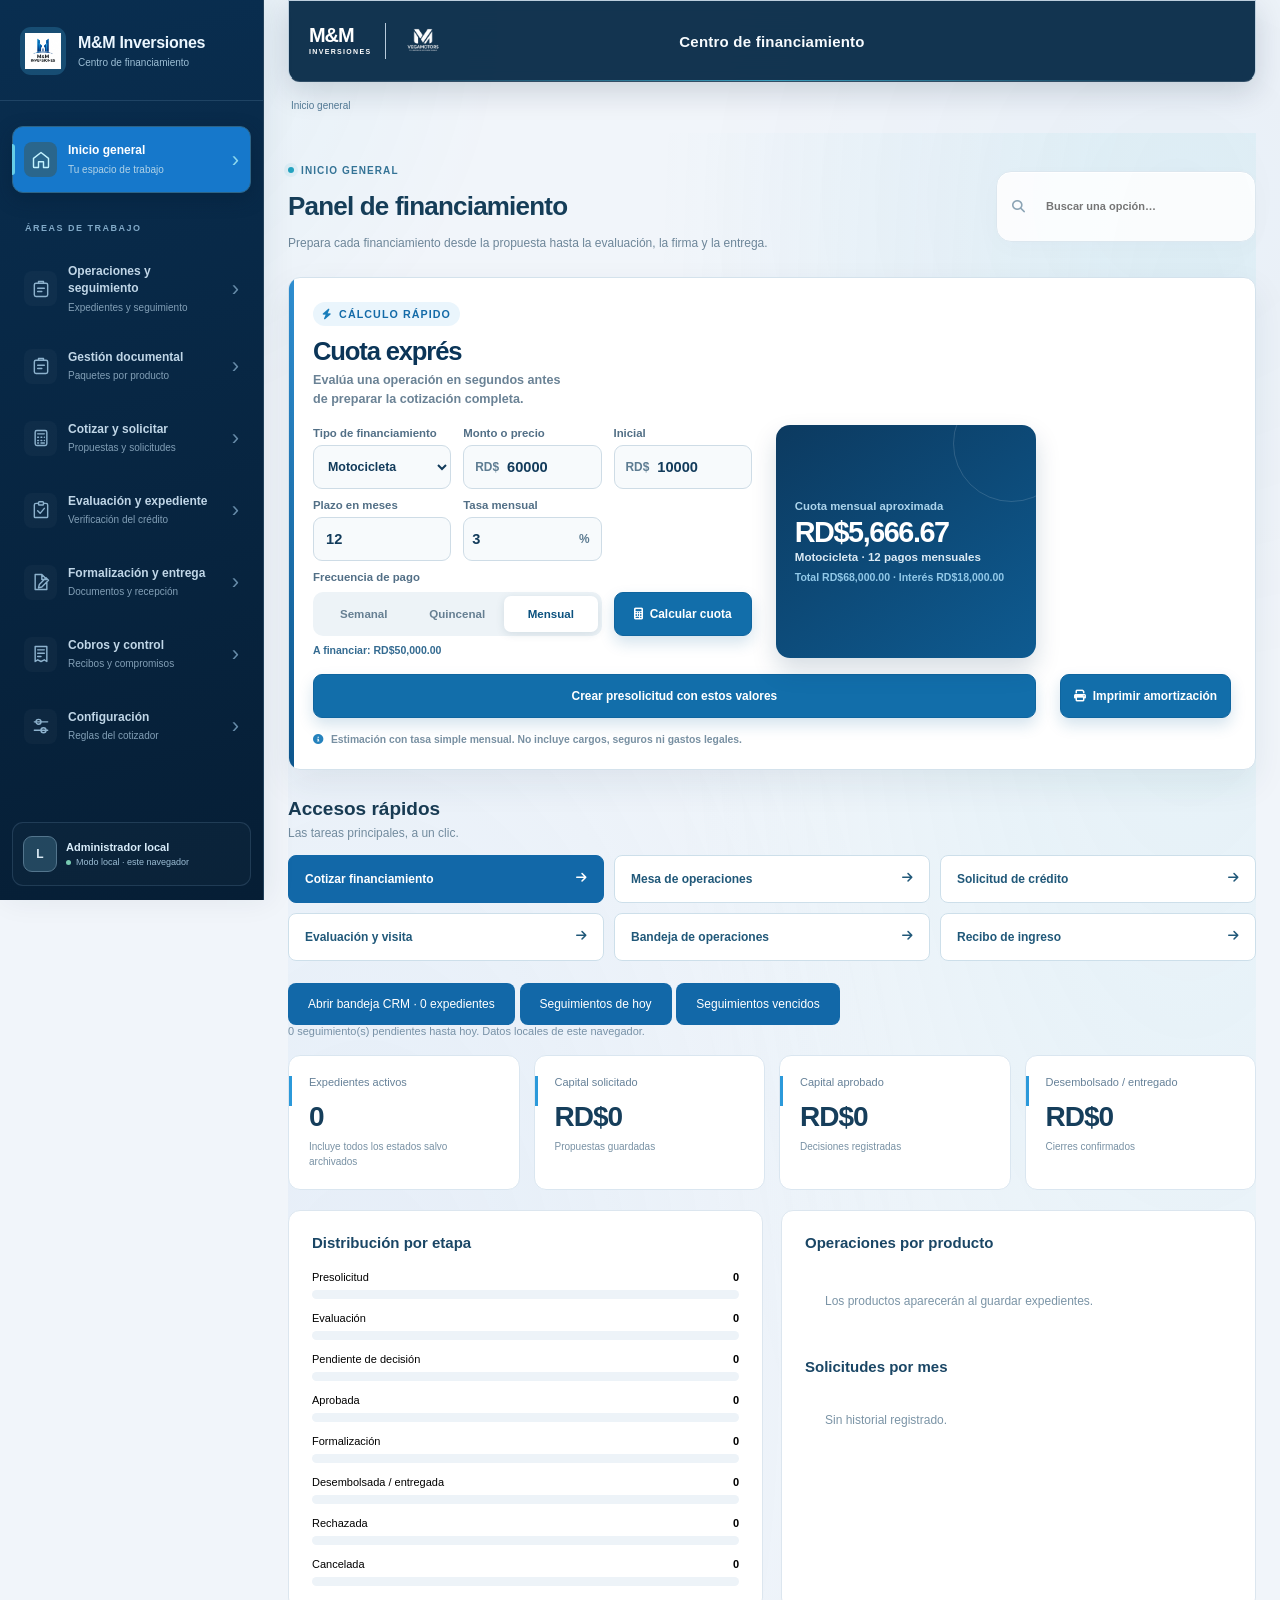
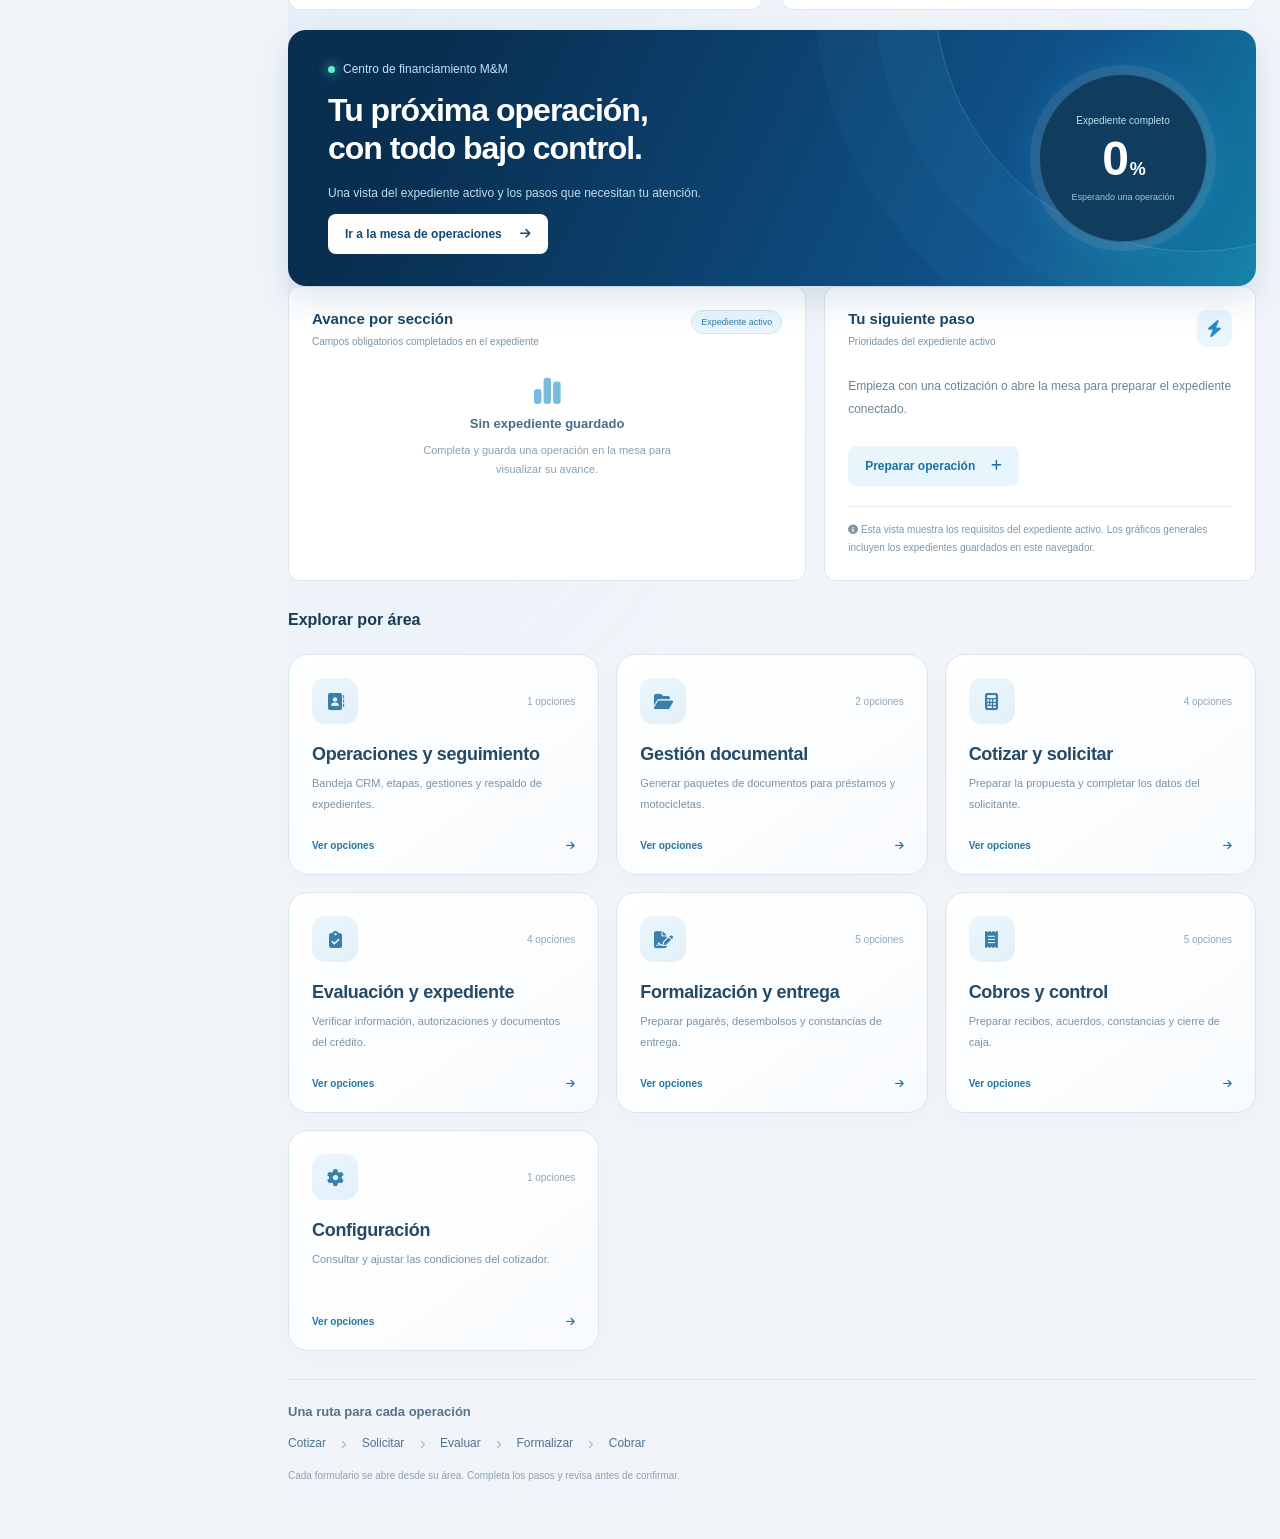
==== commit 99296d41: "Mejora plazos semanales y agrega amortización exprés" ====
--- a/index.html
+++ b/index.html
@@ -10,7 +10,7 @@
     <link rel="stylesheet" href="styles.css?v=20261026-vfx3">
   <link rel="stylesheet" href="pagare-notarial.css?v=20261015-print10">
     <link rel="stylesheet" href="menu-empresarial.css?v=20261012-quoteux1">
-    <link rel="stylesheet" href="calculadora-express.css?v=20261005-dashboard2">
+    <link rel="stylesheet" href="calculadora-express.css?v=20261105-term-visibility">
     <link rel="stylesheet" href="quote-reference.css?v=20261012-reference1">
     <link rel="stylesheet" href="pagare-privado.css?v=20261026-print1">
     <link rel="stylesheet" href="ultimate-ui.css?v=20261013-1">
@@ -18,7 +18,8 @@
     <link rel="stylesheet" href="system-home.css?v=20261026-vfx3">
   <link rel="stylesheet" href="bank-dashboard.css?v=20261022-crm1">
 <link rel="stylesheet" href="financing-crm.css?v=20261022-crm1">
-</head>
+<link rel="stylesheet" href="document-management.css?v=20261027-footer4">
+<link rel="stylesheet" href="document-engine/optimal-print.css?v=20261104-optimal-6"></head>
   <body>
     <a class="skip-link" href="#workspaceMenu">Saltar al contenido principal</a>
     <main class="app-shell">
@@ -95,14 +96,14 @@
           </label>
           <label class="express-field express-field--amount">
             <span>Monto o precio</span>
-            <span class="express-money-input"><b>RD$</b><input id="expressAmount" type="number" min="0" step="500" value="60000" required inputmode="decimal"></span>
+            <span class="express-money-input"><b>RD$</b><input id="expressAmount" type="number" min="0" step="0.01" value="60000" required inputmode="decimal"></span>
           </label>
           <label class="express-field express-field--down">
             <span>Inicial</span>
-            <span class="express-money-input"><b>RD$</b><input id="expressDownPayment" type="number" min="0" step="500" value="10000" required inputmode="decimal"></span>
+            <span class="express-money-input"><b>RD$</b><input id="expressDownPayment" type="number" min="0" step="0.01" value="10000" required inputmode="decimal"></span>
           </label>
           <label class="express-field">
-            <span>Plazo en meses</span>
+            <span id="expressMonthLabel">Plazo en meses</span>
             <input id="expressTerm" type="number" min="1" max="60" step="1" value="12" required inputmode="numeric">
           </label>
           <label class="express-field">
@@ -127,6 +128,8 @@
           <span class="express-result__meta" id="expressPaymentMeta">12 pagos · Total RD$0.00</span>
           <small id="expressInterest">Interés total: RD$0.00</small>
         </output>
+        <button class="express-calculator__submit" id="expressPrintAmortization" type="button"><i class="fa-solid fa-print" aria-hidden="true"></i> Imprimir amortización</button>
+        <div id="documentPrint-express-amortization" hidden></div>
         <p class="express-calculator__note" id="expressCalculatorNote"><i class="fa-solid fa-circle-info" aria-hidden="true"></i> Estimación con tasa simple mensual. No incluye cargos, seguros ni gastos legales.</p>
       </section>
 
@@ -268,7 +271,7 @@
             <section class="condition-block condition-block--schedule" aria-labelledby="scheduleBlockTitle">
               <div class="condition-block__heading"><div><i class="fa-regular fa-calendar"></i><span><b id="scheduleBlockTitle">Calendario del plan</b><small>Escribe el plazo o utiliza un atajo</small></span></div><em id="termRangeNote">Permitido: 6 a 36 meses</em></div>
               <div class="term-date-grid">
-                <label>Plazo en meses <span class="term-input"><input id="termSelect" type="number" min="6" max="36" step="1" value="12" inputmode="numeric" aria-label="Plazo en meses"><b>meses</b></span></label>
+                <label id="quoteMonthsField">Plazo en meses <span class="term-input"><input id="termSelect" type="number" min="6" max="36" step="1" value="12" inputmode="numeric" aria-label="Plazo en meses"><b>meses</b></span></label>
                 <label>Primera cuota <input id="firstPaymentDate" type="date"></label>
               </div>
               <div class="quick-terms"><span>Atajos rápidos</span><div class="term-picker" id="termPicker"></div></div>
@@ -758,9 +761,9 @@
     <script src="collateral-evaluation.js?v=20261013-1"></script>
     <script src="product-flows.js?v=20261013-1"></script>
     <script src="document-center.js?v=20261013-1"></script>
-    <script src="app.js?v=20261022-crm1"></script>
+    <script src="app.js?v=20261105-weekly"></script>
     <script src="pagare-privado.js?v=20261026-print1"></script>
-    <script src="calculadora-express.js?v=20261005-dashboard"></script>
+    <script src="calculadora-express.js?v=20261105-weekly"></script>
     <script src="operation-workbench.js?v=20261022-crm1"></script>
     <script src="menu-acordeon.js"></script>
     <script src="ultimate-ui.js?v=20261013-1"></script>
@@ -769,11 +772,15 @@
         navigator.serviceWorker.register("./service-worker.js").catch(() => {});
       }
     </script>
-  <script src="system-navigation.js?v=20261022-crm1"></script>
+  <script src="system-navigation.js?v=20261027-footer4"></script>
 <script src="financing-crm-core.js?v=20261022-crm1"></script>
 <script src="financing-crm.js?v=20261022-crm1"></script>
 <script src="financing-form-bridge.js?v=20261022-crm1"></script>
 <script src="bank-dashboard.js?v=20261022-crm1"></script>
-<script src="system-home.js?v=20261026-vfx3"></script>
-</body>
+<script src="document-management-core.js?v=20261027-footer4"></script>
+<script src="document-management-finance.js?v=20261027-footer4"></script>
+<script src="document-management-templates.js?v=20261027-footer4"></script>
+<script src="document-management.js?v=20261027-footer4"></script>
+<script src="system-home.js?v=20261027-footer4"></script>
+<script src="document-engine/print-style-bundle.js?v=20261104-optimal-6"></script><script src="document-engine/print-profiles.js?v=20261104-optimal-6"></script><script src="document-engine/optimal-print.js?v=20261104-optimal-6"></script></body>
 </html>
--- a/calculadora-express.css
+++ b/calculadora-express.css
@@ -171,3 +171,6 @@
 @media print {
   .express-calculator { display: none !important; }
 }
+
+/* Only the term control for the selected frequency is visible. */
+#expressTerm[hidden], #expressWeeks[hidden], #quoteMonthsField[hidden] { display: none !important; }
--- a/document-management.css
+++ b/document-management.css
@@ -0,0 +1,101 @@
+.gdoc-workspace{padding:24px 0;max-width:1200px!important;color:#1b4059;font-family:'Segoe UI',Arial,sans-serif}.gdoc-workspace[hidden]{display:none!important}.gdoc-hero{display:flex;align-items:center;justify-content:space-between;gap:20px;margin-bottom:24px}.gdoc-hero h2{font-size:32px;letter-spacing:-1px;margin:8px 0}.gdoc-hero p{color:#6d8699;font-size:13px}.gdoc-hero>div>span{font-size:10px;font-weight:800;letter-spacing:1.5px;color:#158ba7}.gdoc-local{padding:10px 13px;border-radius:9px;background:#e8f3f7;color:#35748e;font-size:11px}.gdoc-products{display:grid;grid-template-columns:1fr 1fr;gap:16px;margin:22px 0}.gdoc-products button{font:inherit;text-align:left;background:#fff;border:1px solid #d9e7f0;border-radius:17px;padding:20px;color:#315f7a;cursor:pointer}.gdoc-products b,.gdoc-products small{display:block}.gdoc-products b{font-size:18px}.gdoc-products small{font-size:11px;margin-top:7px;color:#6f8b9f}.gdoc-products button.active{border-color:#268bac;box-shadow:0 0 0 2px #3da4bd15;background:linear-gradient(130deg,#fff,#edf9fc)}.gdoc-steps{display:flex;gap:12px;margin:20px 0}.gdoc-steps button{font:inherit;display:flex;align-items:center;gap:10px;border:0;border-radius:10px;padding:12px 16px;color:#27748e;background:#e5f2f7;cursor:pointer}.gdoc-steps span{font-size:12px}.gdoc-toolbar{display:flex;flex-wrap:wrap;gap:8px;margin:15px 0}.gdoc-toolbar button{font:inherit;font-size:11px;border:1px solid #d2e2ec;border-radius:8px;color:#396980;padding:10px 12px;background:#fff;cursor:pointer}.gdoc-toolbar button:hover{border-color:#1688a7;background:#eef9fc}.gdoc-panel{background:#fff;border:1px solid #dce7ef;border-radius:18px;padding:25px;margin:18px 0;scroll-margin-top:110px;box-shadow:0 8px 24px #224b6505}.gdoc-panel>header{padding-bottom:16px;border-bottom:1px solid #e5edf3;margin-bottom:20px}.gdoc-panel header small{font-size:10px;letter-spacing:1.2px;color:#258aa6;font-weight:700}.gdoc-panel h3{font-size:20px;margin:8px 0 0;letter-spacing:-.4px}.gdoc-fields{display:grid;grid-template-columns:repeat(2,minmax(0,1fr));gap:18px}.gdoc-fields label,.gdoc-extra>label:not(.gdoc-toggle),.gdoc-panel>label:not(.gdoc-toggle){display:grid;gap:7px;color:#466b83;font-size:12px;font-weight:600;min-width:0}.gdoc-wide{grid-column:1/-1}.gdoc-workspace input:not([type=checkbox]):not([type=file]),.gdoc-workspace select,.gdoc-workspace textarea{width:100%;box-sizing:border-box;min-width:0;padding:12px;border:1px solid #cfdfea;border-radius:8px;background:#fbfdff;color:#234c66;font:inherit;font-size:13px}.gdoc-workspace textarea{resize:vertical}.gdoc-workspace :focus-visible{outline:3px solid #47a9c4;outline-offset:2px}.gdoc-person{border:1px solid #e0eaf1;border-radius:12px;padding:20px;margin:0 0 18px}.gdoc-person legend{padding:0 8px;color:#326a85;font-weight:700;font-size:13px}.gdoc-toggle{display:flex;align-items:center;gap:10px;font-size:13px;line-height:1.5;margin:17px 0;cursor:pointer;color:#366780}.gdoc-workspace input[type=checkbox]{accent-color:#1387a5;width:17px;height:17px;flex-shrink:0}.gdoc-help{font-size:11px;line-height:1.8;color:#7890a2;margin:16px 0 0}.gdoc-summary{display:grid;grid-template-columns:repeat(4,minmax(0,1fr));gap:12px;padding:20px;border-radius:12px;margin:22px 0 0;background:#103e5d;color:#e7f3fa;font-size:13px}.gdoc-summary small,.gdoc-summary b{display:block}.gdoc-summary small{font-size:10px;color:#a0c8db;margin-bottom:8px}.gdoc-summary b{font-size:18px;font-variant-numeric:tabular-nums;overflow-wrap:anywhere}.gdoc-extra{border-bottom:1px solid #e4edf3;padding-bottom:18px;margin:10px 0 18px}.gdoc-checks{display:grid;gap:0}.gdoc-checks label{display:grid;grid-template-columns:1fr 145px;gap:15px;align-items:center;font-size:12px;border-bottom:1px solid #edf2f6;padding:10px 0}.gdoc-checks select{font-size:11px}.gdoc-checks select:disabled{background:#eef3f6;color:#7b91a0}.gdoc-subtitle{margin:28px 0 17px!important}.gdoc-selection{display:grid;grid-template-columns:repeat(2,minmax(0,1fr));gap:14px}.gdoc-selection label{display:flex;align-items:center;gap:9px;font-size:12px;color:#38647e}.gdoc-actions{display:flex;gap:12px;flex-wrap:wrap;margin:24px 0 16px}.gdoc-workspace button:disabled{opacity:.5;cursor:not-allowed}.gdoc-status{font-size:12px;line-height:1.8;padding:13px;border-radius:9px;background:#eef8f5;color:#326d59}.gdoc-status.is-error{color:#92402e;background:#fff1eb}.gdoc-preview-section h3{font-size:20px;margin-top:28px}.gdoc-preview-section>div>p{font-size:12px;line-height:1.7;color:#6e899c}.gdoc-preview{display:grid;justify-items:center;gap:24px;overflow:auto;background:#e5edf3;border-radius:14px;padding:20px;max-height:850px}.gdoc-preview:empty{display:none}#gdocPrint{display:none}.gdoc-sheet{box-sizing:border-box;width:7.5in;height:9.9in;min-height:9.9in;padding:.12in .1in .06in;background:white;color:#172c39;font-family:Arial,Helvetica,sans-serif;font-size:10pt;line-height:1.5;display:flex;flex-direction:column;flex-shrink:0;overflow-wrap:anywhere;text-align:left}.gdoc-preview .gdoc-sheet{box-shadow:0 8px 24px #1d40541a}.gdoc-letterhead{display:flex;align-items:center;gap:12px;border-bottom:2px solid #174e73;padding-bottom:10px;margin-bottom:18px;flex-shrink:0}.gdoc-letterhead>div{display:flex;gap:10px}.gdoc-letterhead img{width:46px;height:40px;object-fit:contain}.gdoc-letterhead p{margin:0;flex:1;font-size:8pt;line-height:1.5}.gdoc-letterhead small{display:block;font-size:7pt;color:#5c7485}.gdoc-letterhead aside{font-size:7pt;text-align:right;max-width:140px}.gdoc-sheet h1{font-size:14pt;line-height:1.35;text-align:center;margin:0 0 20px;color:#174868;letter-spacing:.3px}.gdoc-sheet h2{font-size:10pt;margin:14px 0 7px}.gdoc-sheet p{margin:0 0 13px}.gdoc-legal{text-align:justify}.gdoc-data{display:grid;grid-template-columns:repeat(2,minmax(0,1fr));margin:0 0 15px;border-top:1px solid #cddde7;border-left:1px solid #cddde7;flex-shrink:0}.gdoc-data>div{border-right:1px solid #cddde7;border-bottom:1px solid #cddde7;padding:6px 9px;min-width:0}.gdoc-data dt{font-size:7pt;color:#5f798a}.gdoc-data dd{font-size:9pt;margin:2px 0 0;font-weight:600}.gdoc-signatures{display:flex;justify-content:space-evenly;gap:24px;margin-top:auto;padding-top:36px;flex-shrink:0;break-inside:avoid}.gdoc-signatures>div{flex:1;text-align:center;min-width:0}.gdoc-signatures span{display:block;border-top:1px solid #234b64;padding-top:7px}.gdoc-signatures b{display:block;font-size:9pt}.gdoc-signatures small{display:block;font-size:8pt;margin-top:3px}.gdoc-page-footer{display:flex;justify-content:space-between;font-size:7pt;color:#748b9b;border-top:1px solid #d6e2ea;margin-top:18px;padding-top:6px;flex-shrink:0}.gdoc-sheet>.gdoc-page-footer{margin-top:auto;padding-top:12px}.gdoc-sheet>.gdoc-signatures+.gdoc-page-footer{margin-top:18px}.gdoc-table{width:100%;border-collapse:collapse;font-size:8pt;margin:0 0 12px;flex-shrink:0;font-variant-numeric:tabular-nums}.gdoc-table th{background:#174b6d;color:white;font-size:7.5pt;text-align:left}.gdoc-table th,.gdoc-table td{border:1px solid #c7dae6;padding:5px 6px;line-height:1.35}.gdoc-table td:not(:first-child){text-align:right}.gdoc-table tr{break-inside:avoid}.gdoc-table .gdoc-total{background:#e8f4f9;font-weight:bold}.gdoc-check-table td:not(:first-child){text-align:center;width:65px}.gdoc-note{font-size:7.5pt;color:#5d7687;line-height:1.5}.gdoc-condition{font-size:9pt}.gdoc-sheet[data-document=checklist] .gdoc-data{margin-bottom:10px}.gdoc-sheet[data-document=checklist] .gdoc-data>div{padding-top:4px;padding-bottom:4px}
+#gdocPrint.gdoc-measuring{display:block!important;position:absolute;left:-20000px;top:0;visibility:hidden;pointer-events:none;width:7.5in}
+@media(max-width:800px){.gdoc-workspace{padding:18px 0}.gdoc-hero{align-items:flex-start;flex-direction:column}.gdoc-hero h2{font-size:28px}.gdoc-steps{gap:6px}.gdoc-steps button{padding:10px;gap:5px}.gdoc-steps span{font-size:10px}.gdoc-summary{grid-template-columns:1fr 1fr}.gdoc-panel{padding:18px}.gdoc-preview{justify-items:start;padding:10px}.gdoc-fields{gap:14px}}
+@media(max-width:480px){.gdoc-products{gap:9px}.gdoc-products button{padding:15px}.gdoc-products b{font-size:16px}.gdoc-fields,.gdoc-selection{grid-template-columns:1fr}.gdoc-checks label{grid-template-columns:1fr 110px;gap:8px}.gdoc-person{padding:14px}.gdoc-hero h2{font-size:25px}.gdoc-actions button{width:100%}.gdoc-toolbar button{font-size:10px}}
+@media print{
+ @page gdoc-letter{size:letter portrait;margin:.5in}
+ body[data-print-target=gestion-documental]{background:white!important;margin:0!important;padding:0!important}
+ body[data-print-target=gestion-documental]> *{display:none!important}
+ body[data-print-target=gestion-documental]>#gdocPrint{display:block!important;position:static!important;visibility:visible!important;width:auto!important;margin:0!important;padding:0!important}
+ body[data-print-target=gestion-documental] .gdoc-sheet{page:gdoc-letter;break-after:page;page-break-after:always;margin:0;box-shadow:none;-webkit-print-color-adjust:exact;print-color-adjust:exact}
+ body[data-print-target=gestion-documental] .gdoc-sheet:last-child{break-after:auto;page-break-after:auto}
+}
+.gdoc-sheet[data-document=checklist] .gdoc-table th,.gdoc-sheet[data-document=checklist] .gdoc-table td{padding-top:4px;padding-bottom:4px}.gdoc-sheet[data-document=checklist] .gdoc-signatures{padding-top:24px}
+.gdoc-sheet[data-document=amortization] .gdoc-data{grid-template-columns:repeat(3,minmax(0,1fr))}.gdoc-sheet[data-document=amortization] .gdoc-table th,.gdoc-sheet[data-document=amortization] .gdoc-table td{padding-top:4px;padding-bottom:4px}
+.gdoc-table th{position:static!important}.gdoc-table thead{display:table-header-group}
+.gdoc-check-table{table-layout:fixed}.gdoc-check-table th:first-child{width:61%}.gdoc-check-table th:not(:first-child){width:13%;font-size:6.5pt;white-space:nowrap;letter-spacing:0}.gdoc-check-table td:not(:first-child){width:auto}.gdoc-workspace{background:transparent!important;border:0!important;box-shadow:none!important}
+/* Acabado editorial Carta: identidad visible, tipografía y columnas sin cuadrícula. */
+.gdoc-sheet{width:7.3in;height:9.8in;min-height:9.8in;padding:0;font-family:Arial,Helvetica,sans-serif;font-size:10.5pt;line-height:1.55;color:#243b4b;letter-spacing:0}
+.gdoc-letterhead{display:grid;grid-template-columns:208px minmax(0,1fr) 122px;gap:13px;align-items:center;padding:0 0 15px;margin:0 0 22px;border-bottom:1px solid #dbe6ed;min-height:72px}
+.gdoc-letterhead>div{display:flex;align-items:center;gap:16px}
+.gdoc-letterhead img{width:96px;height:66px;max-width:none;object-fit:contain}
+.gdoc-letterhead img+img{width:96px;height:66px}
+.gdoc-letterhead p{font-size:9pt;line-height:1.45;color:#214c67;margin:0}
+.gdoc-letterhead p>b{font-size:9pt;font-weight:700;letter-spacing:.2px}
+.gdoc-letterhead small{font-size:7.7pt;line-height:1.5;color:#6e8391;margin-top:4px}
+.gdoc-letterhead aside{font-size:7.5pt;line-height:1.5;text-align:right;max-width:none;color:#3a6078}
+.gdoc-sheet h1{position:relative;text-align:left;font-size:15pt;line-height:1.3;letter-spacing:.3px;color:#173e58;font-weight:700;padding-left:13px;margin:0 0 22px;flex-shrink:0}
+.gdoc-sheet h1::before{content:"";position:absolute;left:0;top:1px;bottom:1px;width:3px;border-radius:2px;background:#2695a7}
+.gdoc-sheet h2{font-size:10pt;letter-spacing:.3px;color:#27617b;margin:13px 0 10px;font-weight:700}
+.gdoc-sheet p{margin-bottom:13px}
+.gdoc-legal{font-size:10.5pt;line-height:1.7;text-align:justify}
+.gdoc-data{grid-template-columns:repeat(2,minmax(0,1fr));gap:10px 24px;border:0!important;margin:4px 0 20px;padding:10px 0;background:transparent;flex-shrink:0}
+.gdoc-data>div{border:0!important;padding:0 0 5px;min-width:0;background:transparent}
+.gdoc-data dt{font-size:7pt;font-weight:500;line-height:1.4;text-transform:uppercase;letter-spacing:.6px;color:#738896}
+.gdoc-data dd{font-size:10pt;line-height:1.45;margin:4px 0 0;font-weight:600;color:#244b63}
+.gdoc-table{font-size:9pt;border:0!important;border-collapse:separate;border-spacing:0;width:100%;margin:2px 0 16px;line-height:1.4}
+.gdoc-table th,.gdoc-table td{position:static!important;border:0!important;padding:6px 7px;line-height:1.4;font-size:9pt;vertical-align:top}
+.gdoc-table th{background:#edf4f7;color:#527182;font-size:7.5pt;font-weight:700;letter-spacing:.4px;text-transform:uppercase;padding-top:9px;padding-bottom:9px}
+.gdoc-table td{color:#294958;background:white}
+.gdoc-table tbody tr:nth-child(even) td{background:#f6f9fb}
+.gdoc-table tbody tr:last-child td{border:0!important}
+.gdoc-table tbody .gdoc-total td{background:#eaf4f7;color:#153f59;font-size:10pt;font-weight:700;padding-top:10px;padding-bottom:10px}
+.gdoc-check-table th:first-child{width:61%}
+.gdoc-check-table th:not(:first-child){width:13%;font-size:7pt;white-space:nowrap;letter-spacing:0}
+.gdoc-sheet[data-document=checklist] .gdoc-data,.gdoc-sheet[data-document=amortization] .gdoc-data{grid-template-columns:repeat(3,minmax(0,1fr));gap:8px 18px;margin:0 0 15px;padding:2px 0}
+.gdoc-sheet[data-document=checklist] .gdoc-data>div,.gdoc-sheet[data-document=amortization] .gdoc-data>div{padding:0}
+.gdoc-sheet[data-document=checklist] .gdoc-data dt,.gdoc-sheet[data-document=amortization] .gdoc-data dt{font-size:6.5pt;letter-spacing:.25px}
+.gdoc-sheet[data-document=checklist] .gdoc-data dd,.gdoc-sheet[data-document=amortization] .gdoc-data dd{font-size:9pt;margin-top:3px;line-height:1.35}
+.gdoc-sheet[data-document=checklist] .gdoc-table th,.gdoc-sheet[data-document=checklist] .gdoc-table td{padding-top:5px;padding-bottom:5px}
+.gdoc-sheet[data-document=amortization] .gdoc-table th,.gdoc-sheet[data-document=amortization] .gdoc-table td{padding-top:5px;padding-bottom:5px;white-space:nowrap}
+.gdoc-signatures{gap:30px;padding-top:36px}
+.gdoc-signatures span{border-color:#668291;padding-top:9px}
+.gdoc-signatures b{font-size:9.5pt;font-weight:600;line-height:1.4;color:#254c64}
+.gdoc-signatures small{font-size:8pt;line-height:1.4;color:#6f8390}
+.gdoc-sheet[data-document=checklist] .gdoc-signatures{padding-top:28px}
+.gdoc-page-footer{font-size:7.5pt;color:#81939e;border-top:1px solid #e4ecf1;letter-spacing:.15px}
+.gdoc-note{font-size:8pt;line-height:1.5;color:#748895}
+.gdoc-condition{font-size:9.5pt;line-height:1.5;color:#405f73}
+#gdocPrint.gdoc-measuring{width:7.3in}
+@media screen{.gdoc-preview{background:linear-gradient(145deg,#e1eaf0,#edf4f7);padding:28px}.gdoc-preview .gdoc-sheet{box-shadow:0 15px 36px #1b435520;outline:1px solid #d7e2e9;border:0}.gdoc-preview .gdoc-letterhead{background:linear-gradient(110deg,#fff,#f4fafb)}.gdoc-preview .gdoc-sheet{width:8.5in;height:11in;min-height:11in;padding:.55in .6in}.gdoc-preview .gdoc-sheet h1::before{box-shadow:0 0 10px #289aae20}}
+@media print{@page gdoc-letter{size:letter portrait;margin:.55in .6in}body[data-print-target=gestion-documental] .gdoc-sheet{width:7.3in;height:9.8in;min-height:9.8in;padding:0;background:white}body[data-print-target=gestion-documental] .gdoc-letterhead{background:white}}
+.gdoc-sheet[data-document=invoice] .gdoc-data{grid-template-columns:repeat(3,minmax(0,1fr));gap:8px 18px;margin:0 0 14px;padding:2px 0}.gdoc-sheet[data-document=invoice] .gdoc-data>div{padding:0}.gdoc-sheet[data-document=invoice] .gdoc-data dt{font-size:6.5pt}.gdoc-sheet[data-document=invoice] .gdoc-data dd{font-size:9pt;line-height:1.35;margin-top:3px}.gdoc-sheet[data-document=invoice] .gdoc-table th,.gdoc-sheet[data-document=invoice] .gdoc-table td{padding-top:5px;padding-bottom:5px}
+/* Esquema común: título centrado, narrativa justificada y firma centrada al pie. */
+.gdoc-sheet h1{text-align:center;padding-left:0}.gdoc-sheet h1::before{display:none}
+.gdoc-sheet>p,.gdoc-legal p{text-align:justify;text-justify:inter-word;hyphens:none}
+.gdoc-sheet .gdoc-note{text-align:justify}
+.gdoc-person-data{grid-template-columns:repeat(3,minmax(0,1fr));gap:11px 18px}
+.gdoc-person-data dt{font-size:6.8pt}.gdoc-person-data dd{font-size:9.5pt}
+.gdoc-signatures{justify-content:center;align-items:flex-end;gap:30px;padding-top:40px;margin-top:auto}
+.gdoc-signatures>div{flex:0 1 270px;max-width:270px;text-align:center}
+.gdoc-signatures span{width:100%;border-top:1px solid #506d80;padding-top:9px}
+.gdoc-signatures b,.gdoc-signatures small{text-align:center}
+.gdoc-preview{display:flex;flex-direction:column;align-items:center;justify-content:flex-start;gap:24px;overflow-x:hidden}
+.gdoc-preview-page{position:relative;flex:none}
+.gdoc-preview-page>.gdoc-sheet{position:absolute;inset:0;transform-origin:top left;margin:0}
+@media(max-width:800px){.gdoc-preview{align-items:center;padding:14px}}
+@media print{body[data-print-target=gestion-documental] .gdoc-sheet{margin-left:auto;margin-right:auto}body[data-print-target=gestion-documental] .gdoc-sheet h1{text-align:center}body[data-print-target=gestion-documental] .gdoc-signatures{justify-content:center;margin-top:auto}}
+/* Composición de impresión única: cuerpo y cierre con áreas independientes. */
+.gdoc-sheet{display:grid;grid-template-rows:auto auto minmax(0,1fr) auto;width:7.3in;height:10.08in;min-height:10.08in;row-gap:0}
+.gdoc-letterhead{grid-template-columns:270px minmax(0,1fr);gap:8px 20px;min-height:0;padding-bottom:13px;margin-bottom:18px}
+.gdoc-letterhead>div{gap:14px;align-items:center}
+.gdoc-letterhead img,.gdoc-letterhead img+img{width:128px;height:90px;object-fit:contain}
+.gdoc-letterhead p{font-size:9.5pt;line-height:1.45}
+.gdoc-letterhead p>b{font-size:10pt;line-height:1.4}
+.gdoc-letterhead p small{font-size:8pt;line-height:1.5}
+.gdoc-letterhead aside{grid-column:1/-1;display:flex;align-items:baseline;justify-content:space-between;width:100%;text-align:left;font-size:7.5pt}
+.gdoc-letterhead aside small{margin:0;font-size:7.5pt}
+.gdoc-sheet h1{margin-bottom:19px;text-align:center;line-height:1.3}
+.gdoc-flow{min-height:0;min-width:0;display:flow-root;overflow:visible}
+.gdoc-flow>p,.gdoc-flow .gdoc-legal p,.gdoc-flow .gdoc-note{text-align:justify;text-justify:inter-word}
+.gdoc-page-bottom{align-self:end;min-width:0;padding-top:38px;display:flow-root}
+.gdoc-page-bottom .gdoc-signatures{margin:0;padding:0;justify-content:center;align-items:flex-end;gap:30px}
+.gdoc-page-bottom .gdoc-signatures>div{flex:0 1 280px;max-width:280px;text-align:center}
+.gdoc-page-bottom .gdoc-signatures span{border-top:1px solid #3b5a6e;padding-top:7px}
+.gdoc-page-bottom .gdoc-signatures b{font-size:9pt;line-height:1.3;margin:0}
+.gdoc-page-bottom .gdoc-signatures small{font-size:7.5pt;line-height:1.3;margin-top:2px}
+.gdoc-page-bottom .gdoc-page-footer{margin:8px 0 0;padding:7px 0 0;line-height:1.2;border-top:1px solid #e2eaf0;font-size:7pt}
+.gdoc-sheet b,.gdoc-sheet strong,.gdoc-sheet dd,.gdoc-sheet h1,.gdoc-sheet h2,.gdoc-sheet th,.gdoc-sheet .gdoc-total td{text-transform:uppercase}
+.gdoc-sheet[data-document=checklist] .gdoc-signatures{padding:0}
+@media screen{.gdoc-preview .gdoc-sheet{height:11in;min-height:11in;width:8.5in;padding:.5in .6in .4in}.gdoc-preview .gdoc-letterhead{background:white}}
+@media print{@page gdoc-letter{size:letter portrait;margin:.5in .6in .4in}body[data-print-target=gestion-documental] .gdoc-sheet{display:grid;grid-template-rows:auto auto minmax(0,1fr) auto;width:7.3in;height:10.08in;min-height:10.08in;padding:0}body[data-print-target=gestion-documental] .gdoc-page-bottom{align-self:end}body[data-print-target=gestion-documental] .gdoc-signatures{margin:0;padding:0}}
--- a/document-engine/optimal-print.css
+++ b/document-engine/optimal-print.css
@@ -0,0 +1,2 @@
+#optimalPrintDialog{width:min(1200px,96vw);max-width:96vw;height:94vh;max-height:94vh;box-sizing:border-box;border:1px solid #bacbd8;border-radius:12px;padding:20px;color:#173d58;background:#f4f7fa;font:13px Arial,sans-serif}
+#optimalPrintDialog::backdrop{background:#102c46aa}#optimalPrintDialog>header{display:flex;justify-content:space-between;align-items:center;font-size:20px;font-weight:bold;margin-bottom:16px}#optimalPrintSettings{display:grid;grid-template-columns:repeat(auto-fit,minmax(135px,1fr));gap:10px}#optimalPrintSettings label{display:grid;gap:5px;font-size:12px}#optimalPrintSettings :is(input,select){min-width:0;width:100%;box-sizing:border-box;padding:8px;border:1px solid #b5c8d6;border-radius:5px;background:white;color:#173d58}#optimalPrintDialog button{padding:9px 13px;cursor:pointer;border:1px solid #9eb9cb;border-radius:6px;background:white;color:#173d58}#optimalPrintDialog button:disabled{opacity:.45;cursor:default}#optimalPrintDialog .op-actions{display:flex;gap:10px;flex-wrap:wrap;margin-top:14px}#optimalPrintDialog [data-op=print]{background:#1263a1;color:white}#optimalPrintStatus{line-height:1.5;min-height:24px}#optimalPrintDialog iframe{display:block;width:100%;height:58vh;border:1px solid #b9cbd6;background:#e8edf2}#optimalPrintDialog :focus-visible{outline:3px solid #238bb9;outline-offset:2px}@media print{#optimalPrintDialog{display:none!important}}
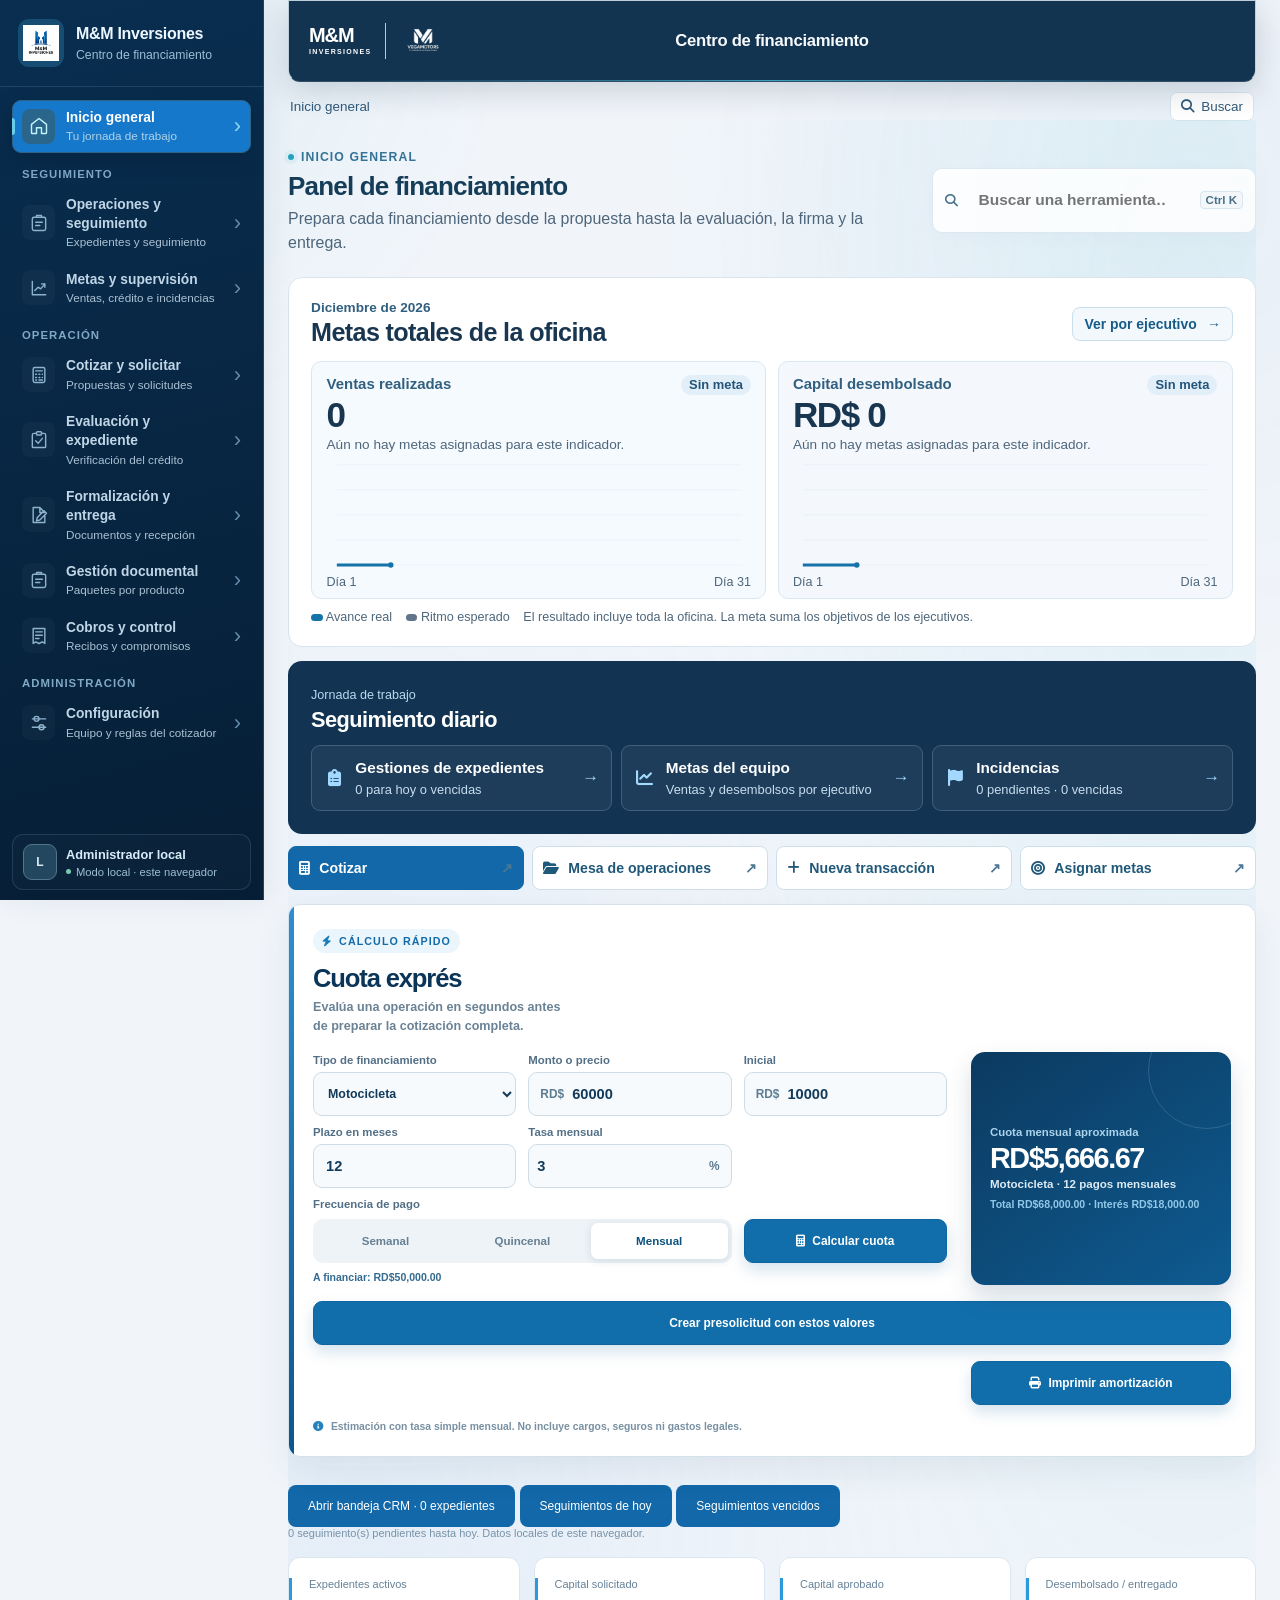
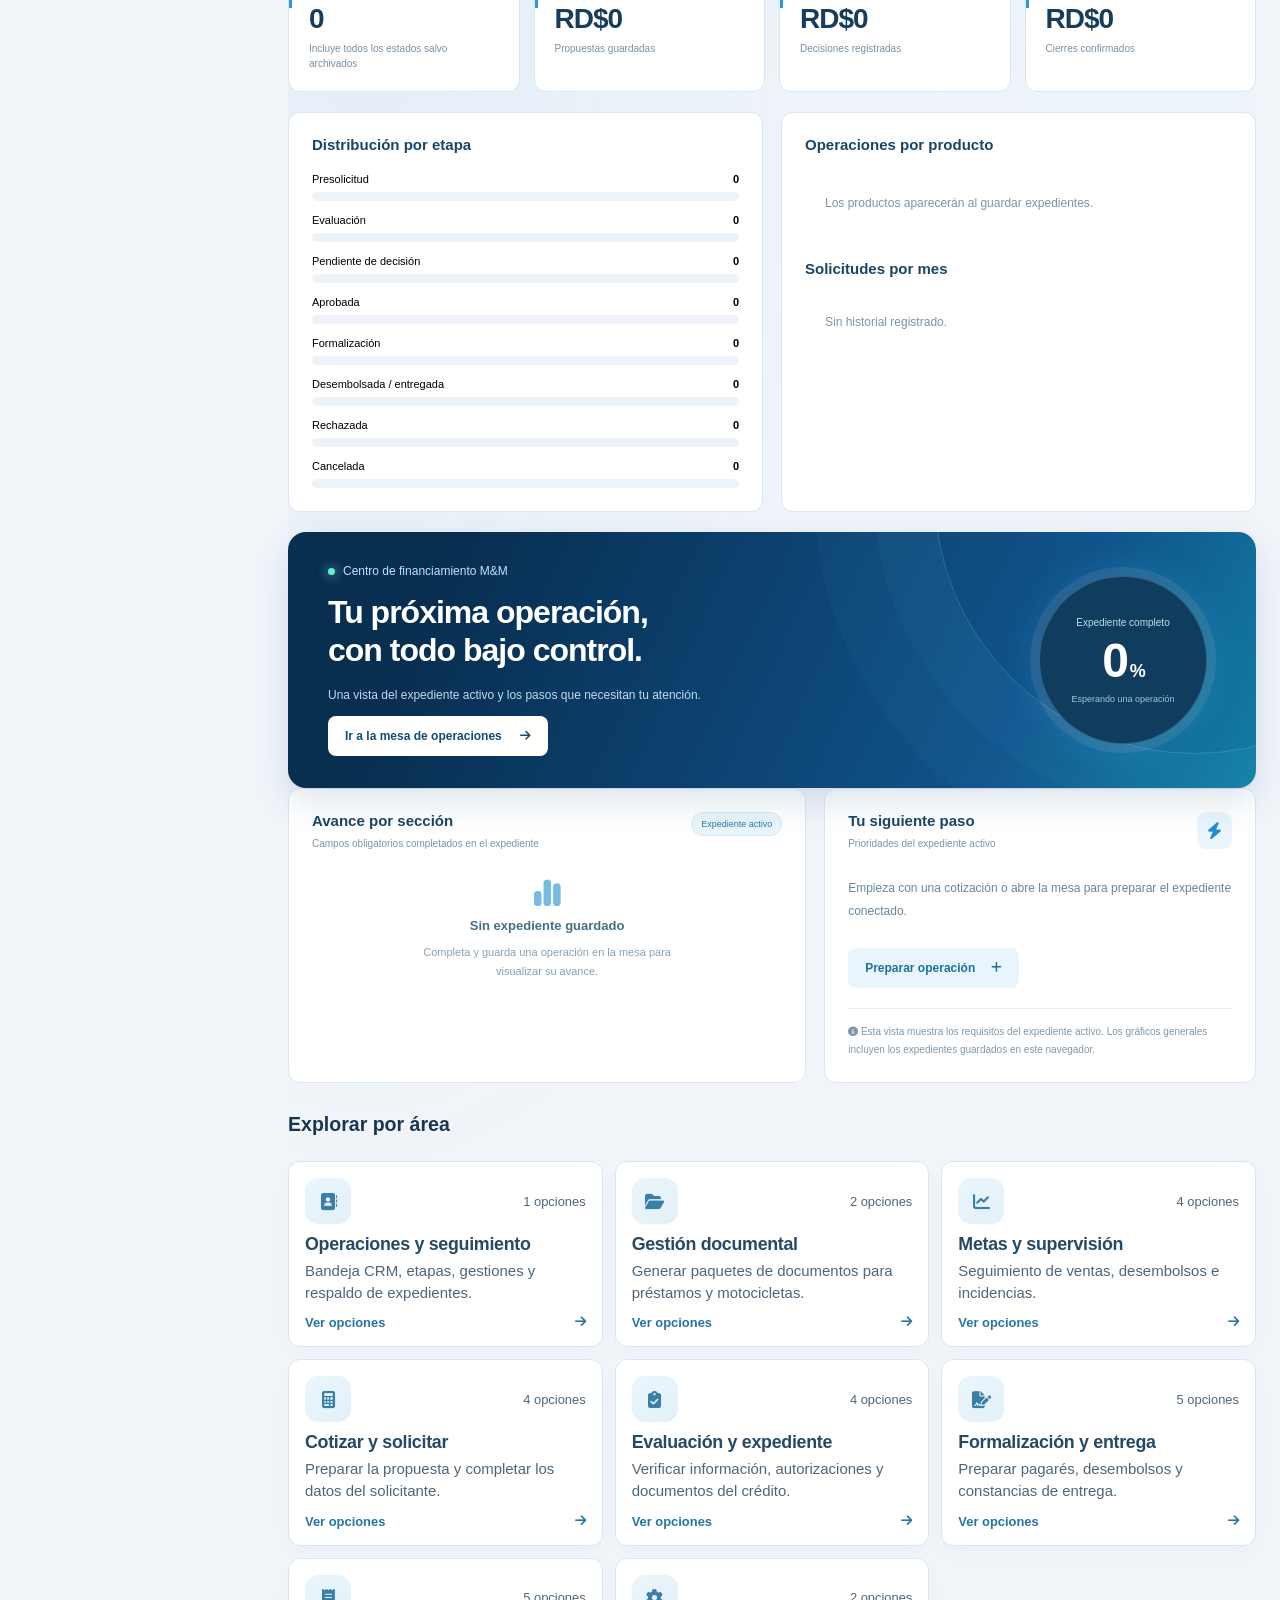
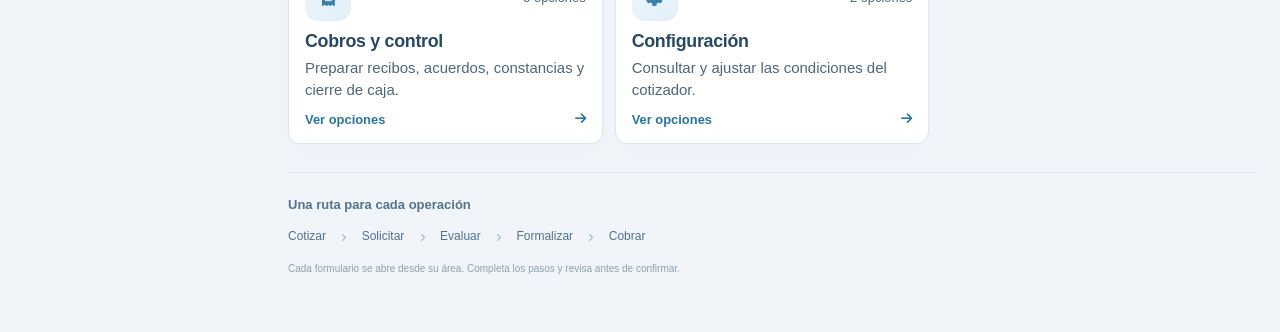
==== commit a200e1dd: "Agrega metas de oficina y seguimiento de ventas y desembolsos" ====
--- a/index.html
+++ b/index.html
@@ -4,7 +4,7 @@
     <meta charset="utf-8">
     <meta name="viewport" content="width=device-width, initial-scale=1">
     <meta name="theme-color" content="#073a61">
-    <title>Cotizador M&M</title>
+    <title>Centro de financiamiento M&amp;M</title>
     <link rel="manifest" href="app.webmanifest">
     <link rel="stylesheet" href="https://cdnjs.cloudflare.com/ajax/libs/font-awesome/6.5.2/css/all.min.css">
     <link rel="stylesheet" href="styles.css?v=20261026-vfx3">
@@ -15,9 +15,10 @@
     <link rel="stylesheet" href="pagare-privado.css?v=20261026-print1">
     <link rel="stylesheet" href="ultimate-ui.css?v=20261013-1">
     <link rel="stylesheet" href="operation-workbench.css?v=20261013-1">
-    <link rel="stylesheet" href="system-home.css?v=20261026-vfx3">
+    <link rel="stylesheet" href="system-home.css?v=20261110-centro">
   <link rel="stylesheet" href="bank-dashboard.css?v=20261022-crm1">
 <link rel="stylesheet" href="financing-crm.css?v=20261022-crm1">
+<link rel="stylesheet" href="performance.css?v=20261110-office">
 <link rel="stylesheet" href="document-management.css?v=20261027-footer4">
 <link rel="stylesheet" href="document-engine/optimal-print.css?v=20261104-optimal-6"></head>
   <body>
@@ -755,7 +756,7 @@
   <script src="pagare-notarial.js?v=20261015-double1"></script>
     <script src="preapplication-core.js?v=20261009-codeudor1"></script>
     <script src="operation-core.js?v=20261013-1"></script>
-    <script src="operation-repository.js?v=20261022-crm1"></script>
+    <script src="operation-repository.js?v=20261110-performance"></script>
     <script src="product-rules.js?v=20261013-1"></script>
     <script src="operation-calculators.js?v=20261013-1"></script>
     <script src="collateral-evaluation.js?v=20261013-1"></script>
@@ -772,15 +773,17 @@
         navigator.serviceWorker.register("./service-worker.js").catch(() => {});
       }
     </script>
-  <script src="system-navigation.js?v=20261027-footer4"></script>
+  <script src="system-navigation.js?v=20261110-centro"></script>
 <script src="financing-crm-core.js?v=20261022-crm1"></script>
-<script src="financing-crm.js?v=20261022-crm1"></script>
+<script src="financing-crm.js?v=20261110-centro"></script>
 <script src="financing-form-bridge.js?v=20261022-crm1"></script>
 <script src="bank-dashboard.js?v=20261022-crm1"></script>
 <script src="document-management-core.js?v=20261027-footer4"></script>
 <script src="document-management-finance.js?v=20261027-footer4"></script>
 <script src="document-management-templates.js?v=20261027-footer4"></script>
 <script src="document-management.js?v=20261027-footer4"></script>
-<script src="system-home.js?v=20261027-footer4"></script>
+<script src="performance-core.js?v=20261110-audit"></script>
+<script src="performance.js?v=20261110-audit"></script>
+<script src="system-home.js?v=20261110-office"></script>
 <script src="document-engine/print-style-bundle.js?v=20261104-optimal-6"></script><script src="document-engine/print-profiles.js?v=20261104-optimal-6"></script><script src="document-engine/optimal-print.js?v=20261104-optimal-6"></script></body>
 </html>
--- a/system-home.css
+++ b/system-home.css
@@ -104,3 +104,98 @@
 }
 @media screen and (max-width:700px) { .system-tools { gap:14px; } .system-tool { padding:20px; min-height:235px; border-radius:19px; } .system-tool-kind { font-size:9px; } }
 @media(prefers-reduced-motion:reduce) { .system-tool,.system-tool::before,.system-tool .system-nav-icon,.system-tool-bottom>span,.system-group { transition:none; } .system-tool:hover,.system-tool:hover .system-nav-icon,.system-tool:hover .system-tool-bottom>span,.system-group:hover { transform:none; } }
+
+/* Paleta, tipografía y densidad de las pantallas del Centro. */
+@media screen {
+  body.system-ui {
+    --system-navy:#123452;
+    --system-blue:#17669a;
+    --system-ink:#193650;
+    --system-muted:#4e667b;
+    --system-line:#d9e5ee;
+    --system-surface:#fff;
+    --system-font:"Segoe UI", Aptos, system-ui, sans-serif;
+    font-family:var(--system-font);
+    color:var(--system-ink);
+    background:#f2f6fa;
+  }
+  .system-sidebar .system-brand { padding:19px 18px; }
+  .system-sidebar .system-brand b { font-size:.94rem; }
+  .system-sidebar .system-brand small { color:#b5ccdf; font-size:.72rem; }
+  .system-sidebar nav { padding:10px 12px; }
+  .system-sidebar nav>small { color:#a8c4d9; padding:12px 10px 4px; font-size:.67rem; text-transform:uppercase; letter-spacing:.09em; }
+  .system-sidebar nav button { min-height:51px; padding:7px 9px; margin:3px 0; border-radius:9px; }
+  .system-nav-copy b { font-size:.81rem; }
+  .system-nav-copy small { margin-top:1px; font-size:.69rem; color:#abc1d3; }
+  .system-sidebar footer { padding:9px 10px; margin-bottom:10px; }
+  .system-sidebar footer b { font-size:.75rem; }
+  .system-sidebar footer small { font-size:.66rem; }
+  body.system-ui .app-header h1 { font-size:clamp(.95rem,1.3vw,1.15rem)!important; letter-spacing:-.015em; }
+  .system-breadcrumb { padding:10px 2px; font-size:.79rem; gap:8px; min-height:34px; }
+  .system-breadcrumb button { color:#315a7a; }
+  .system-breadcrumb .system-find { margin-left:auto; padding:6px 10px; border:1px solid var(--system-line); background:#fff; border-radius:7px; display:inline-flex; align-items:center; gap:7px; }
+  .system-find:hover { border-color:#91b9d6; background:#f4f9fd; }
+  .system-intro { gap:18px; margin:14px 0 20px; }
+  .system-intro h1 { margin:6px 0; font-size:clamp(1.7rem,3vw,2.45rem); line-height:1.16; }
+  .system-intro p { font-size:.94rem; color:var(--system-muted); line-height:1.5; }
+  .system-intro>div>span { font-size:.72rem; }
+  .system-search { min-width:min(100%,260px); padding:10px 12px; border-radius:10px; color:#47708d; }
+  .system-search:focus-within { outline:2px solid #438cb9; outline-offset:2px; }
+  .system-search input { font-size:.91rem; }
+  .system-search kbd { white-space:nowrap; padding:2px 5px; border:1px solid var(--system-line); border-radius:4px; background:#f3f7fa; font:inherit; font-size:.68rem; }
+  .system-followup { padding:clamp(.9rem,2vw,1.35rem); margin-bottom:12px; border-radius:14px; background:#123452; color:#fff; }
+  .system-followup-title { margin-bottom:.7rem; }
+  .system-followup-title span { color:#b9d9f1; font-size:.74rem; }
+  .system-followup-title h2 { color:inherit; font-size:1.28rem; margin:.15rem 0; letter-spacing:-.025em; }
+  .system-followup-list { display:grid; grid-template-columns:repeat(3,minmax(0,1fr)); gap:.55rem; }
+  .system-followup-list button { min-width:0; display:flex; align-items:center; gap:.6rem; padding:.7rem; text-align:left; border:1px solid #6688a575; border-radius:9px; color:#fff; background:#ffffff0c; font:inherit; cursor:pointer; }
+  .system-followup-list button:hover { background:#ffffff1c; border-color:#97c7e7; }
+  .system-followup-list i { color:#a3d9ff; width:1.25rem; text-align:center; flex:none; }
+  .system-followup-list b,.system-followup-list small { display:block; line-height:1.35; }
+  .system-followup-list b { font-size:.9rem; }
+  .system-followup-list small { color:#c7ddef; font-size:.76rem; margin-top:.15rem; }
+  .system-followup-arrow { margin-left:auto; font-size:1rem; color:#a3d9ff; }
+  .system-quick { margin:0 0 14px; }
+  .system-quick>div { display:grid; grid-template-columns:repeat(4,minmax(0,1fr)); gap:8px; }
+  .system-quick>div button { display:flex; min-width:0; align-items:center; gap:.55rem; padding:10px; min-height:44px; font-size:.83rem; text-align:left; }
+  .system-quick button span { margin-left:auto; color:#4d7795; }
+  .system-section-title { font-size:1.15rem; color:var(--system-ink); }
+  .system-groups,.system-tools { gap:12px; }
+  .system-group,.system-tool { border-radius:12px; padding:16px; background:#fff; }
+  .system-tool { min-height:185px; --tool-accent:#17669a; --tool-glow:#8bc1e1; }
+  .system-tool[data-tool-area] { --tool-accent:#17669a; --tool-glow:#8bc1e1; }
+  .system-tool .system-nav-icon { width:38px; height:38px; flex-basis:38px; border-radius:9px; }
+  .system-tool .system-nav-icon svg { width:21px; height:21px; }
+  .system-tool h3,.system-group h2 { margin:10px 0 5px; font-size:1.05rem; }
+  .system-tool p,.system-group p { font-size:.88rem; line-height:1.48; color:var(--system-muted); margin-bottom:.65rem; }
+  .system-tool-bottom { padding-top:.55rem; }
+  .system-tool-bottom b,.system-tool-kind,.system-group>b,.system-group small { font-size:.76rem; }
+  .system-group>b { margin-top:.5rem; }
+  .system-tool-kind,.system-group small { color:var(--system-muted); }
+  .system-tool:hover,.system-group:hover { transform:translateY(-2px); }
+  .system-home :focus-visible,.system-breadcrumb :focus-visible { outline:2px solid #287cac; outline-offset:3px; }
+  body.system-ui .workspace :where(button,input,select,textarea):focus-visible { outline:2px solid #2674a3; outline-offset:2px; }
+  body.system-ui .workspace :where(input,select,textarea,button) { font-family:var(--system-font); }
+  .system-ui .fcrm-heading p,.system-ui .fcrm-filters label,.system-ui .fcrm-row small { color:var(--system-muted); }
+  .system-ui .fcrm-filters label,.system-ui .fcrm-table-head,.system-ui .fcrm-row small { font-size:.79rem; }
+}
+@media screen and (max-width:900px) {
+  .system-followup-list,.system-quick>div { grid-template-columns:repeat(2,minmax(0,1fr)); }
+}
+@media screen and (max-width:480px) {
+  .system-followup-list { grid-template-columns:1fr; }
+  .system-intro { gap:10px; }
+  .system-breadcrumb { font-size:.71rem; }
+  .system-breadcrumb .system-find span,.system-search kbd { display:none; }
+}
+@media screen and (prefers-reduced-motion:reduce) {
+  .system-tool:hover,.system-group:hover { transform:none; }
+}
+
+@media screen {
+  #systemExpressSlot > .express-calculator > button { grid-column:1 / -1; justify-self:stretch; }
+}
+@media screen and (min-width:1000px) {
+  #systemExpressSlot > .express-calculator > #expressCalculatorForm + button { grid-column:1; }
+  #systemExpressSlot > .express-calculator > #expressPrintAmortization { grid-column:2; }
+}
--- a/performance.css
+++ b/performance.css
@@ -0,0 +1,132 @@
+.performance { --pf-ink:#193650; --pf-muted:#4e667b; --pf-line:#d9e5ee; --pf-accent:#17669a; --pf-credit:#234e85; color:var(--pf-ink); min-width:0; }
+.performance[hidden] { display:none; }
+.pf-heading { padding:clamp(1rem,3vw,1.75rem); border-radius:1.2rem; background:#123452; color:#fff; }
+.pf-heading h2 { margin:.35rem 0; font-size:clamp(1.65rem,4vw,2.55rem); color:inherit; }
+.pf-heading p { margin:0; color:#d8e8f4; }
+.pf-heading span { font-size:.83rem; color:#c5e4ec; }
+.pf-tabs,.pf-days { display:flex; flex-wrap:wrap; gap:.45rem; margin:.85rem 0; }
+.performance button { border:1px solid var(--pf-line); border-radius:.55rem; padding:.55rem .75rem; background:#fff; color:var(--pf-ink); cursor:pointer; }
+.performance button:hover { background:#edf6fc; }
+.performance button:focus-visible { outline:2px solid var(--pf-accent); outline-offset:2px; }
+.performance button[aria-pressed=true],.pf-form>button { background:var(--pf-accent); color:#fff; border-color:var(--pf-accent); }
+.pf-panel,.pf-form[data-pf-form=filters] { margin:0 0 .85rem; padding:clamp(.85rem,3vw,1.35rem); background:#fff; border:1px solid var(--pf-line); border-radius:.85rem; min-width:0; }
+.pf-panel h3 { margin:.1rem 0 .55rem; }
+.pf-panel p,.pf-panel small,.pf-empty { color:var(--pf-muted); }
+.pf-form { display:grid; grid-template-columns:repeat(auto-fit,minmax(min(100%, 12rem),1fr)); align-items:end; gap:.75rem; margin:.85rem 0; }
+.pf-form label { display:grid; gap:.25rem; font-size:.87rem; font-weight:600; min-width:0; }
+.pf-form input:not([type=checkbox]),.pf-form select { width:100%; min-width:0; padding:.52rem .6rem; background:#fff; color:var(--pf-ink); border:1px solid #a9bbcb; border-radius:.45rem; font:inherit; }
+.pf-form fieldset { grid-column:1/-1; display:flex; flex-wrap:wrap; gap:.75rem; border:1px solid var(--pf-line); border-radius:.55rem; }
+.pf-form .pf-check { display:flex; align-items:center; }
+.pf-panel svg { width:100%; max-height:18rem; display:block; }
+.pf-gridline { stroke:#e4ebf1; }
+.pf-actual,.pf-plan { fill:none; stroke-width:3; vector-effect:non-scaling-stroke; }
+.pf-actual { stroke:#1673a8; stroke-linejoin:round; animation:pf-reveal .48s ease-out; }
+.pf-plan { stroke:#60748a; stroke-dasharray:6 5; }
+.pf-point,.pf-dot { fill:#1673a8; background:#1673a8; }
+.pf-dot,.pf-dash { display:inline-block; width:.7rem; height:.4rem; border-radius:1rem; }
+.pf-dash { background:#60748a; }
+.pf-days button { padding:.4rem; min-width:2rem; font-size:.78rem; }
+.pf-list { list-style:none; padding:0; margin:.85rem 0 0; }
+.pf-list li { display:flex; flex-wrap:wrap; align-items:center; gap:.6rem; padding:.7rem 0; border-top:1px solid var(--pf-line); overflow-wrap:anywhere; }
+.pf-list li>div { flex:1 1 13rem; min-width:0; }
+.pf-list small { display:block; margin-top:.25rem; }
+.pf-message { margin:.5rem 0; color:#254963; }
+.pf-message:empty { margin:0; }
+@keyframes pf-reveal { from { clip-path:inset(0 100% 0 0); } to { clip-path:inset(0); } }
+@media (prefers-reduced-motion:reduce) { .pf-actual { animation:none; } }
+
+.pf-heading { display:flex; align-items:end; justify-content:space-between; gap:1.2rem; flex-wrap:wrap; position:relative; isolation:isolate; overflow:hidden; }
+.pf-heading::after { content:""; position:absolute; z-index:-1; right:-7rem; top:-13rem; width:27rem; aspect-ratio:1; border-radius:50%; border:1px solid #5e96bd; box-shadow:0 0 0 25px #71b3e11a,0 0 0 52px #71b3e112,0 0 0 80px #71b3e10c; }
+.pf-heading h2 { font-weight:700; letter-spacing:-.055em; }
+.pf-heading span { color:#c5e3fa; }
+.performance .pf-primary { color:#123452; background:#d7edff; border-color:#d7edff; font-weight:750; padding:.72rem 1rem; }
+.performance .pf-primary:hover { background:#eff8ff; }
+.pf-filterbar .pf-form { padding:.7rem .85rem; box-shadow:none; margin-bottom:.75rem; }
+@media (min-width:1100px) {
+  .pf-filterbar .pf-form { grid-template-columns:repeat(4,minmax(0,1fr)) auto; }
+}
+.pf-scoreboard { display:grid; grid-template-columns:repeat(2,minmax(0,1fr)); gap:.75rem; margin-bottom:.9rem; }
+.pf-score { min-width:0; display:grid; gap:.3rem; background:#eef7fd; border:1px solid #d5e9f8; border-radius:.9rem; padding:clamp(.85rem,2vw,1.3rem); }
+.pf-score[data-metric=creditAmount] { background:#f1f5fc; border-color:#dce5f7; }
+.pf-score span:first-child { font-weight:650; color:var(--pf-muted); }
+.pf-score strong { font-size:clamp(1.25rem,3.4vw,2.45rem); font-variant-numeric:tabular-nums; letter-spacing:-.06em; overflow-wrap:anywhere; line-height:1.1; }
+.pf-score small,.pf-progress small,.pf-goal-number small { color:var(--pf-muted); }
+.pf-meter { display:block; position:relative; height:.43rem; border-radius:999px; background:#d4e8f6; margin:.32rem 0; }
+.pf-meter i { display:block; width:var(--pf-width); height:100%; border-radius:inherit; background:#1981b3; transform-origin:left; animation:pf-grow .35s ease-out; }
+[data-metric=creditAmount] .pf-meter { background:#e0e8f5; }
+[data-metric=creditAmount] .pf-meter i { background:#375e9b; }
+.pf-meter b { position:absolute; top:-2px; bottom:-2px; left:min(var(--pf-pace),calc(100% - 2px)); width:2px; background:#60737c; border-radius:2px; }
+@keyframes pf-grow { from { transform:scaleX(0); } to { transform:scaleX(1); } }
+.pf-section-head { display:flex; align-items:center; justify-content:space-between; flex-wrap:wrap; gap:.6rem; margin-bottom:.65rem; }
+.pf-section-head h3 { margin:0; font-size:clamp(1.14rem,2vw,1.4rem); letter-spacing:-.025em; }
+.pf-section-head p { margin:.25rem 0 0; }
+.pf-roster-head,.pf-roster-row { display:grid; grid-template-columns:minmax(0,1.18fr) minmax(0,.85fr) minmax(0,1fr) auto; gap:clamp(.55rem,1.8vw,1.2rem); align-items:center; }
+.pf-roster-head { background:#f0f5fa; border-radius:.55rem; padding:.62rem .7rem; color:var(--pf-muted); font-size:.78rem; font-weight:700; }
+.pf-roster-head span:last-child { min-width:6.3rem; }
+.pf-roster-list { list-style:none; padding:0; margin:0; }
+.pf-roster-list>li { border-bottom:1px solid var(--pf-line); }
+.pf-roster-row { padding:.85rem .7rem; }
+.pf-roster-row button { white-space:nowrap; justify-self:end; }
+.pf-person { display:flex; align-items:center; gap:.6rem; min-width:0; }
+.pf-person div { min-width:0; overflow-wrap:anywhere; }
+.pf-person small,.pf-goal-number small,.pf-progress>small { display:block; font-size:.76rem; }
+.pf-avatar,.pf-txn-icon { flex:none; display:grid; place-items:center; width:2.25rem; aspect-ratio:1; border-radius:.72rem; background:#e6f2fb; color:#245b82; font-weight:750; }
+.pf-txn-icon[data-metric=creditAmount] { color:#305493; background:#eaf0fa; }
+.pf-progress strong,.pf-goal-number strong,.pf-transactions>li>strong { font-variant-numeric:tabular-nums; overflow-wrap:anywhere; }
+.pf-progress [data-state="En riesgo"] { color:#914507; }
+.pf-progress [data-state="Cumplida"] { color:#176844; }
+.pf-mobile-metric { display:none; }
+.pf-inline-editor { padding:.7rem .8rem; margin:.2rem .45rem .7rem; border-radius:.65rem; background:#f1f6fb; grid-column:1/-1; flex:1 0 100%; }
+.pf-goal-history { margin:0 .7rem .65rem; color:var(--pf-muted); font-size:.8rem; }
+.pf-trend summary,.pf-goal-history summary { cursor:pointer; }
+.pf-trend>summary { font-weight:700; }
+.pf-capture .pf-form { align-items:end; }
+.pf-transactions>li { min-width:0; }
+.performance button:disabled { opacity:.65; cursor:default; }
+@media (max-width:720px) {
+  .pf-roster-head { display:none; }
+  .pf-roster-row { grid-template-columns:repeat(2,minmax(0,1fr)); padding:.75rem .1rem; }
+  .pf-person { grid-column:1/-1; }
+  .pf-roster-row button { grid-column:1/-1; justify-self:start; }
+  .pf-mobile-metric { display:block; color:var(--pf-muted); font-size:.75rem; margin-bottom:.14rem; }
+}
+@media (max-width:380px) { .pf-scoreboard { grid-template-columns:1fr; } }
+@media (prefers-reduced-motion:reduce) { .pf-meter i { animation:none; } }
+
+.pf-tabs button,.pf-form label,.pf-list-filters label { font-size:.9rem; }
+.pf-person small,.pf-goal-number small,.pf-progress>small { font-size:.82rem; line-height:1.4; }
+.pf-list-filters { display:flex; align-items:end; flex-wrap:wrap; gap:.7rem; padding:.6rem 0; }
+.pf-list-filters .pf-tabs { margin:0; }
+.pf-list-filters>label { display:grid; gap:.2rem; margin-left:auto; color:var(--pf-muted); }
+.pf-list-filters select { font:inherit; padding:.4rem; border:1px solid #adc1d2; border-radius:.45rem; color:var(--pf-ink); background:#fff; max-width:100%; }
+.performance .pf-action { color:#fff; background:var(--pf-accent); border-color:var(--pf-accent); }
+.performance .pf-action:hover { background:#125681; }
+.pf-inline-editor h4 { margin:.15rem 0; }
+.pf-incidents li>div>strong { display:block; margin:.3rem 0; }
+.pf-incidents li>div>p { margin:.25rem 0; }
+.pf-status { display:inline-block; border-radius:1rem; padding:.15rem .5rem; margin-right:.3rem; color:#17496e; background:#e6f2fb; font-size:.76rem; font-weight:650; }
+.pf-status[data-state=overdue] { color:#8b4005; background:#fff0d9; }
+.pf-status[data-state=resolved] { color:#16593d; background:#e4f4eb; }
+@media (max-width:620px) { .pf-list-filters>label { margin-left:0; width:100%; } }
+
+.office-goals { margin:0 0 .85rem; padding:clamp(.9rem,2vw,1.3rem); background:#fff; border:1px solid #d9e5ee; border-radius:14px; color:#193650; }
+.office-goals-header { display:flex; align-items:center; justify-content:space-between; flex-wrap:wrap; gap:.65rem; margin-bottom:.8rem; }
+.office-goals-header h2 { margin:.13rem 0 0; font-size:clamp(1.16rem,2vw,1.48rem); letter-spacing:-.025em; line-height:1.2; }
+.office-month { display:block; color:#315f80; font-size:.8rem; font-weight:650; }
+.office-month::first-letter { text-transform:uppercase; }
+.office-goals-header button { display:inline-flex; align-items:center; gap:.6rem; padding:.48rem .65rem; border:1px solid #cadfed; border-radius:8px; background:#f3f8fc; color:#175b88; font:inherit; font-size:.82rem; font-weight:650; cursor:pointer; }
+.office-goals-header button:hover { background:#e4f2fc; }
+.office-goals-grid { display:grid; grid-template-columns:repeat(2,minmax(0,1fr)); gap:.65rem; }
+.office-goal { min-width:0; padding:.75rem .85rem .55rem; border:1px solid #d9e7f1; background:#f5fafe; border-radius:10px; }
+.office-goal[data-office-metric=creditAmount] { background:#f4f7fc; }
+.office-goal-title { display:flex; align-items:start; justify-content:space-between; flex-wrap:wrap; gap:.3rem .6rem; }
+.office-goal-title h3 { margin:0; color:#315f80; font-size:.88rem; font-weight:650; }
+.office-goal-title span { font-size:.76rem; font-weight:700; border-radius:999px; padding:.14rem .48rem; background:#e2eff9; color:#225479; }
+.office-goal strong { display:block; font-size:clamp(1.32rem,3vw,2.06rem); letter-spacing:-.04em; font-variant-numeric:tabular-nums; overflow-wrap:anywhere; }
+.office-goal p { margin:.12rem 0 .2rem; font-size:.8rem; color:#4e667b; }
+.office-goal svg { display:block; width:100%; height:auto; }
+.office-chart-dates,.office-goals-footer { display:flex; align-items:center; gap:.75rem; color:#4e667b; font-size:.74rem; }
+.office-chart-dates { justify-content:space-between; }
+.office-goals-footer { flex-wrap:wrap; gap:.35rem .8rem; margin-top:.62rem; }
+.office-goals-footer small { font-size:inherit; }
+@media (max-width:580px) { .office-goals-grid { grid-template-columns:1fr; } }
